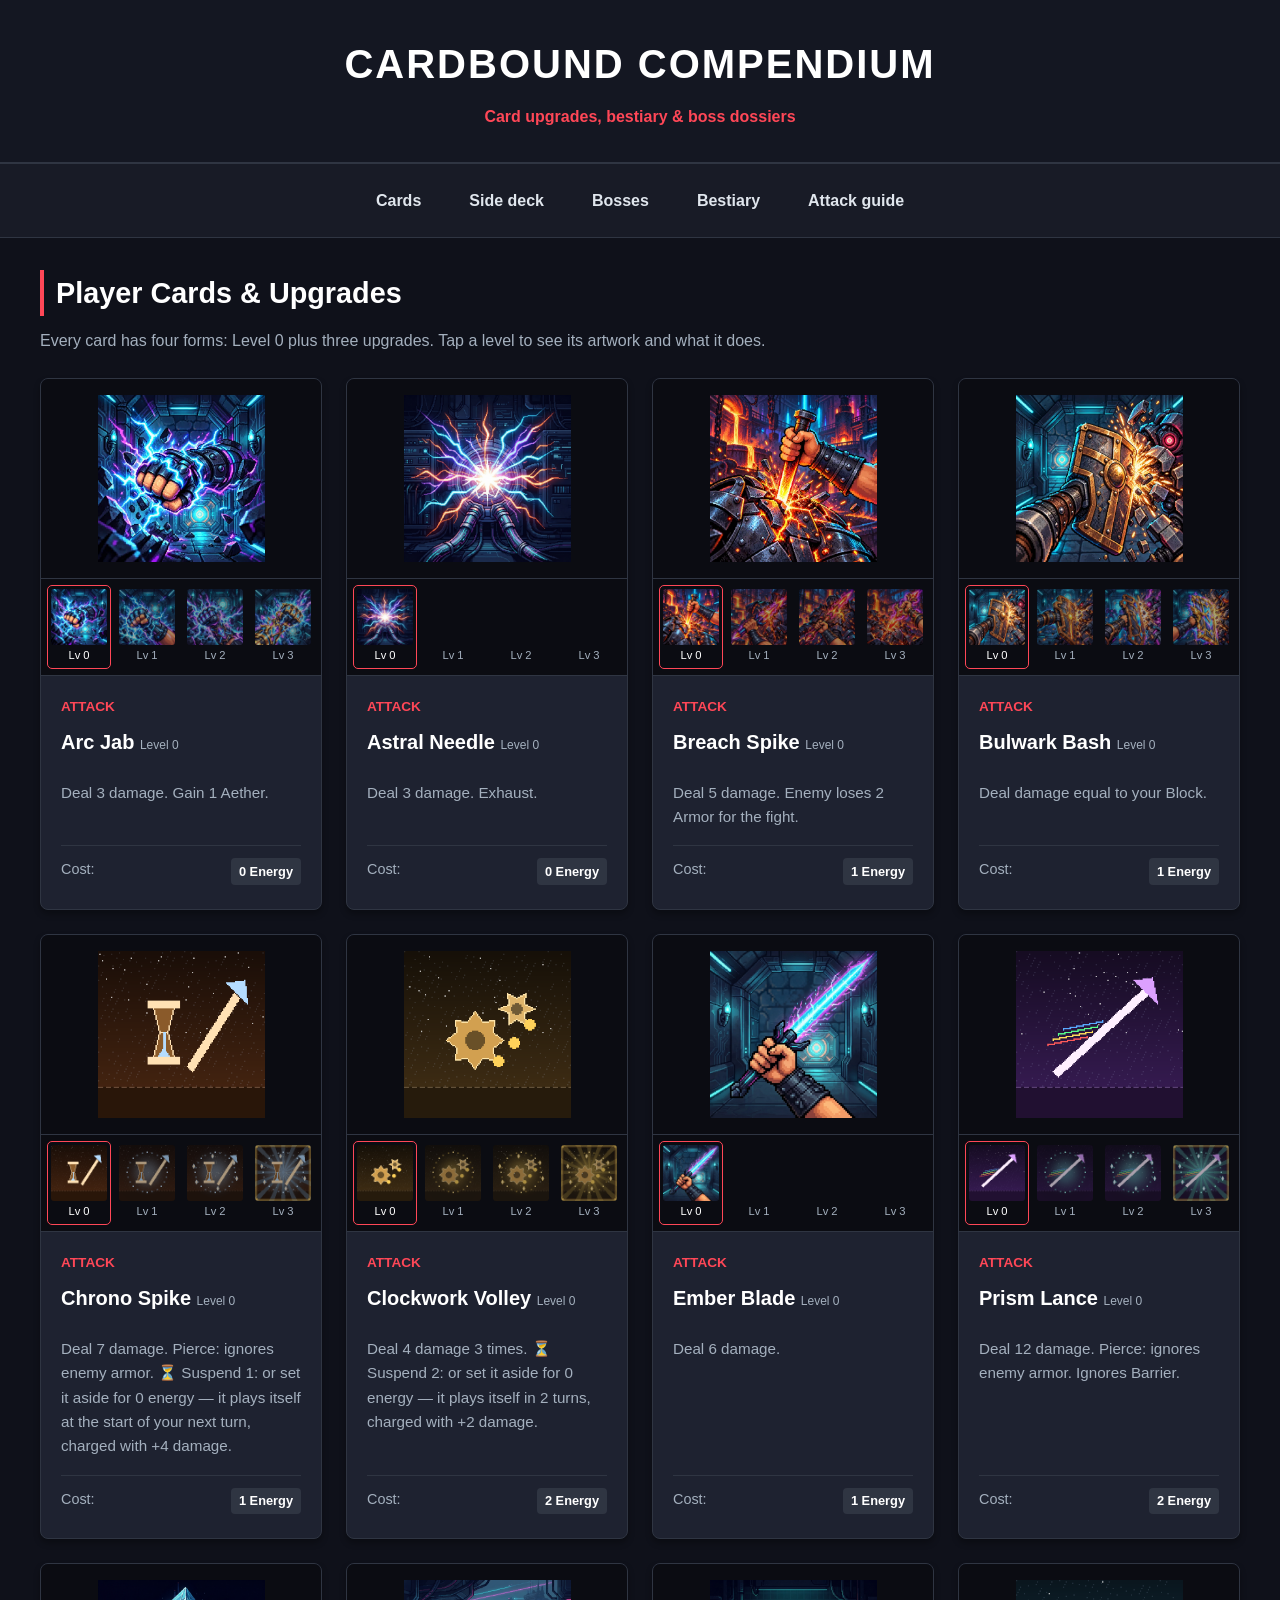
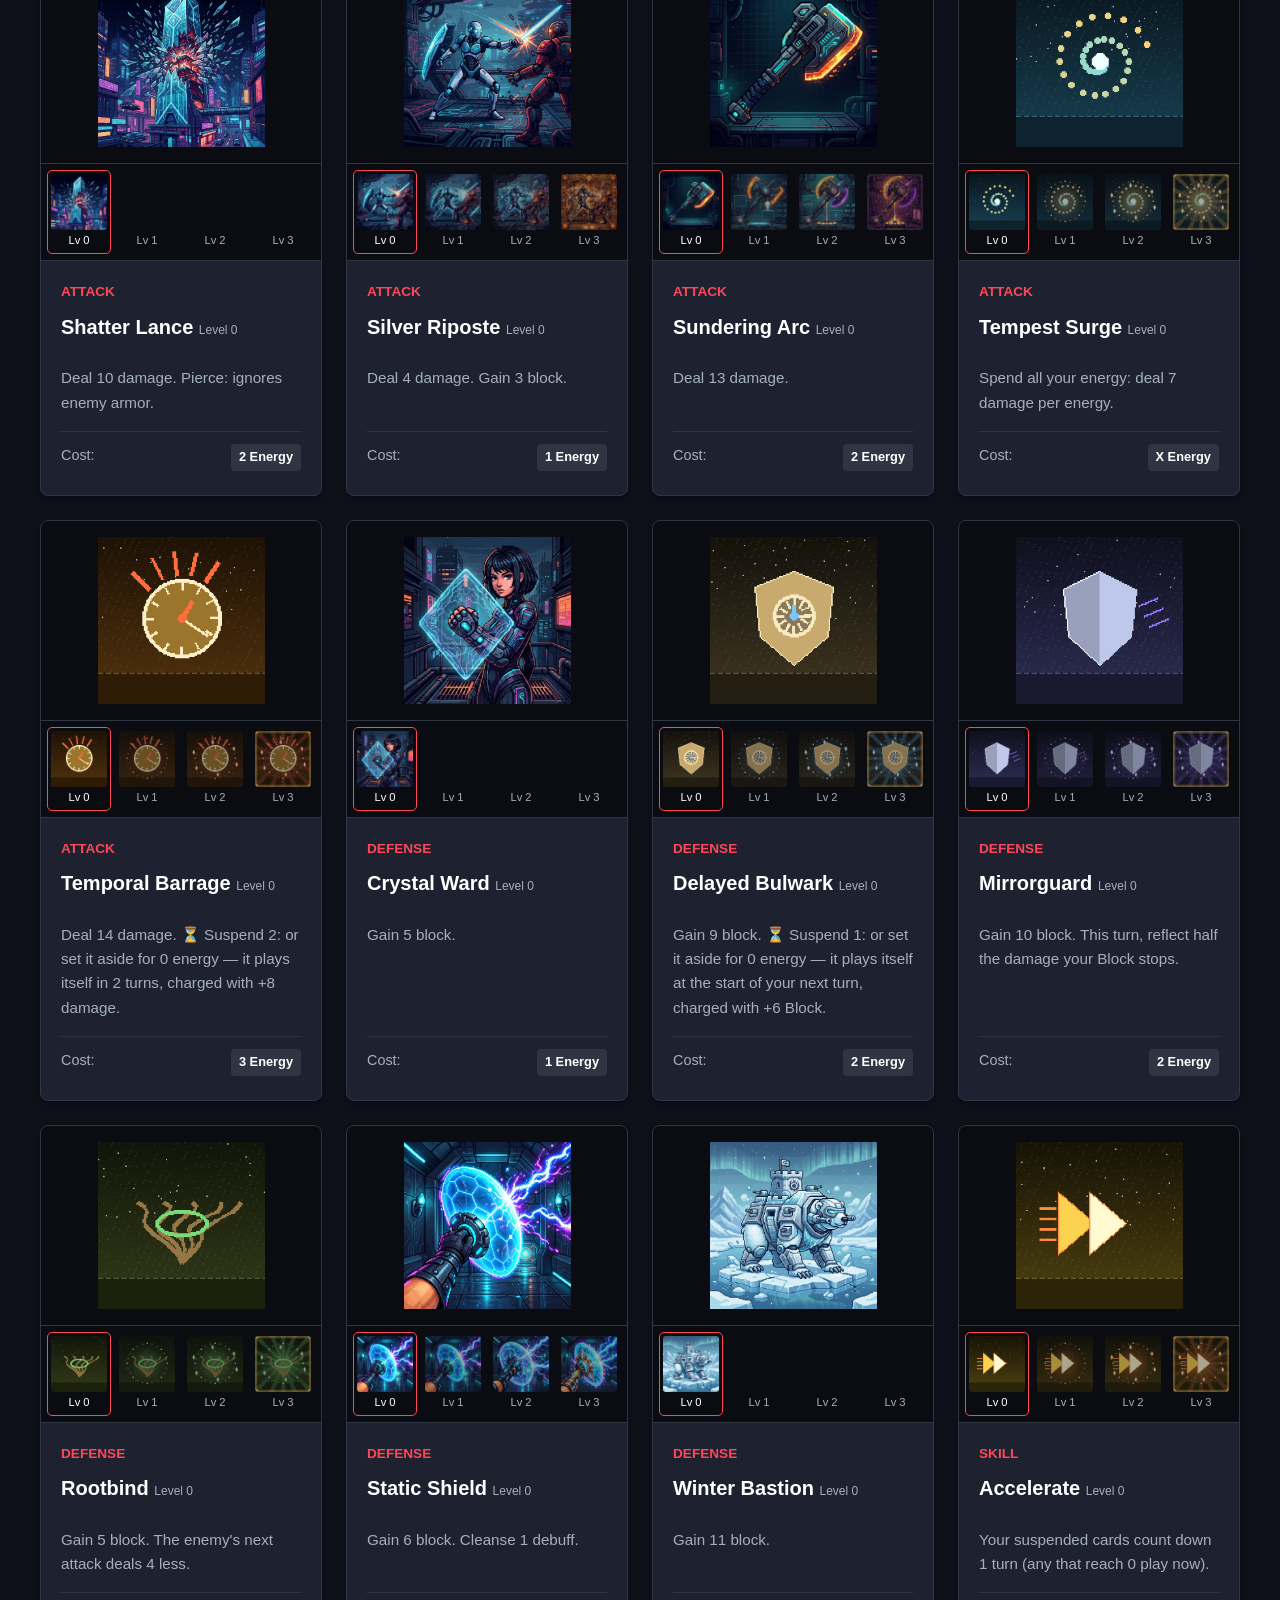
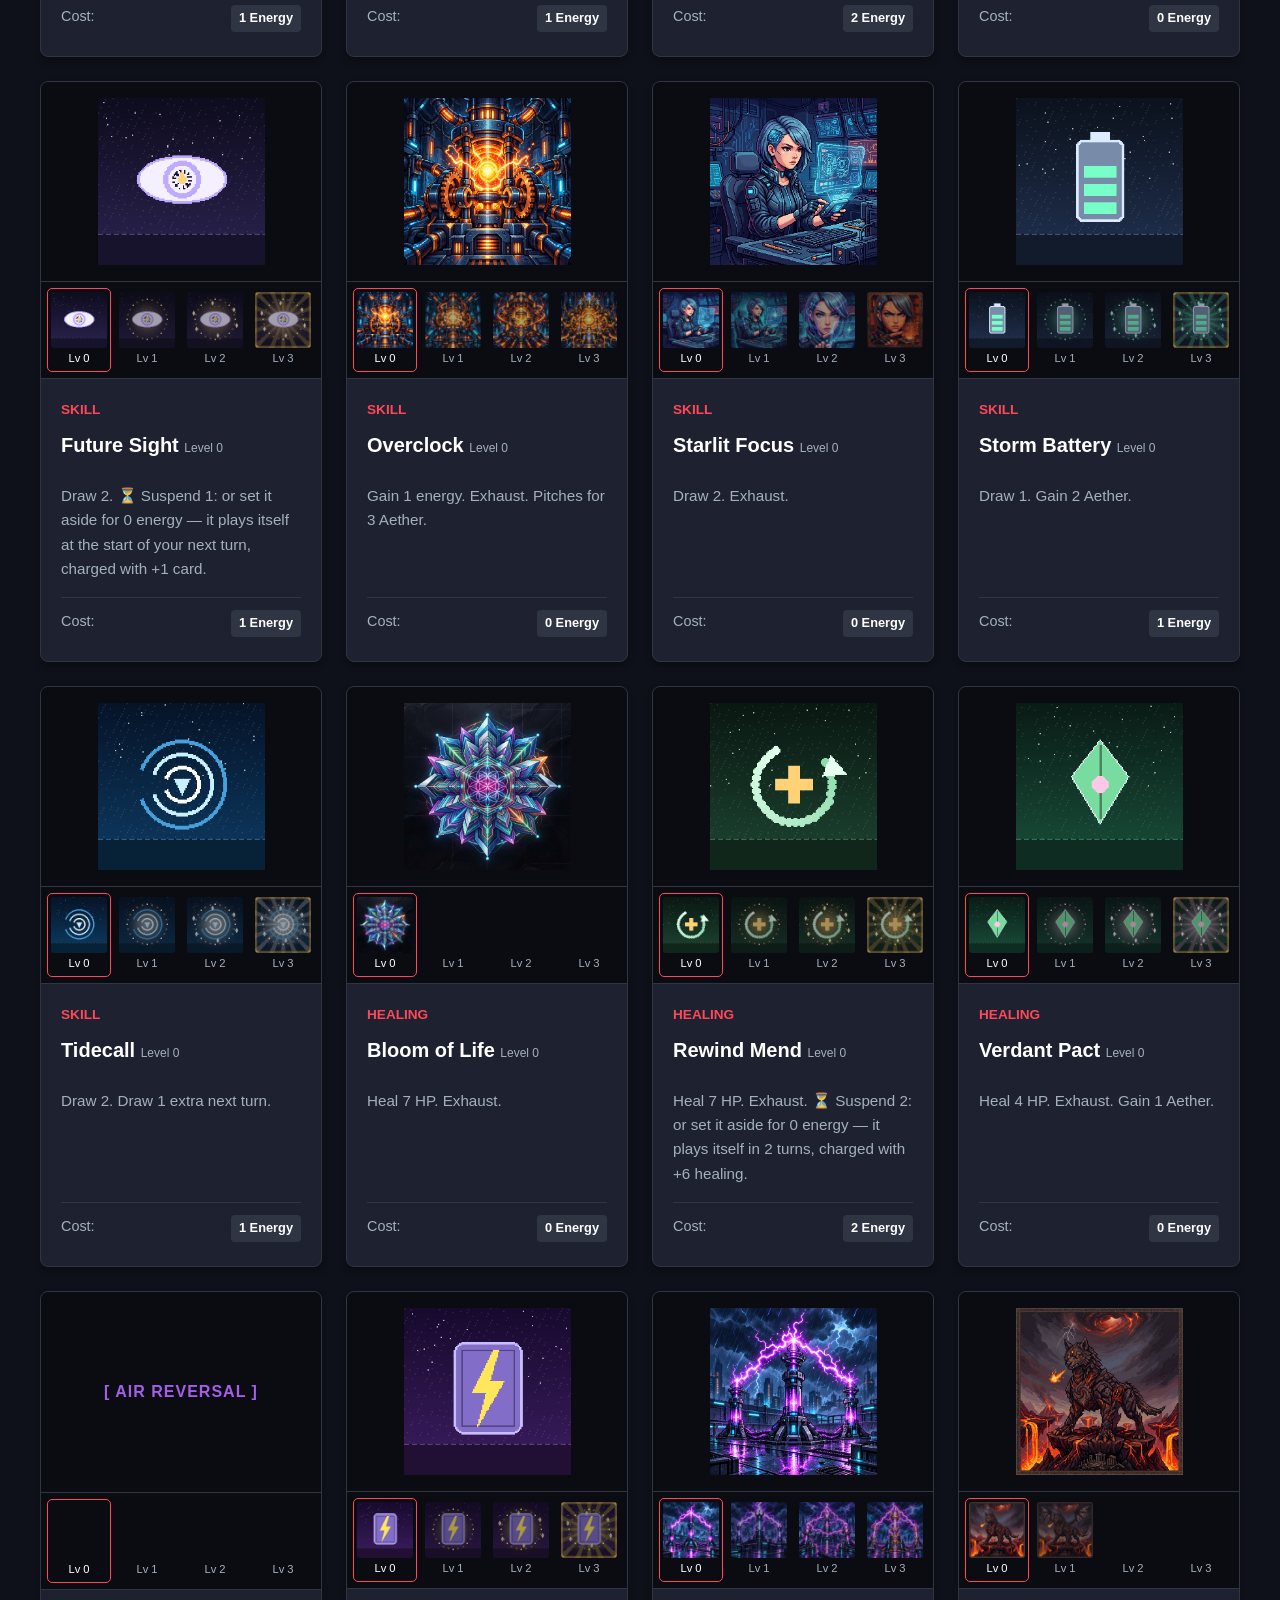
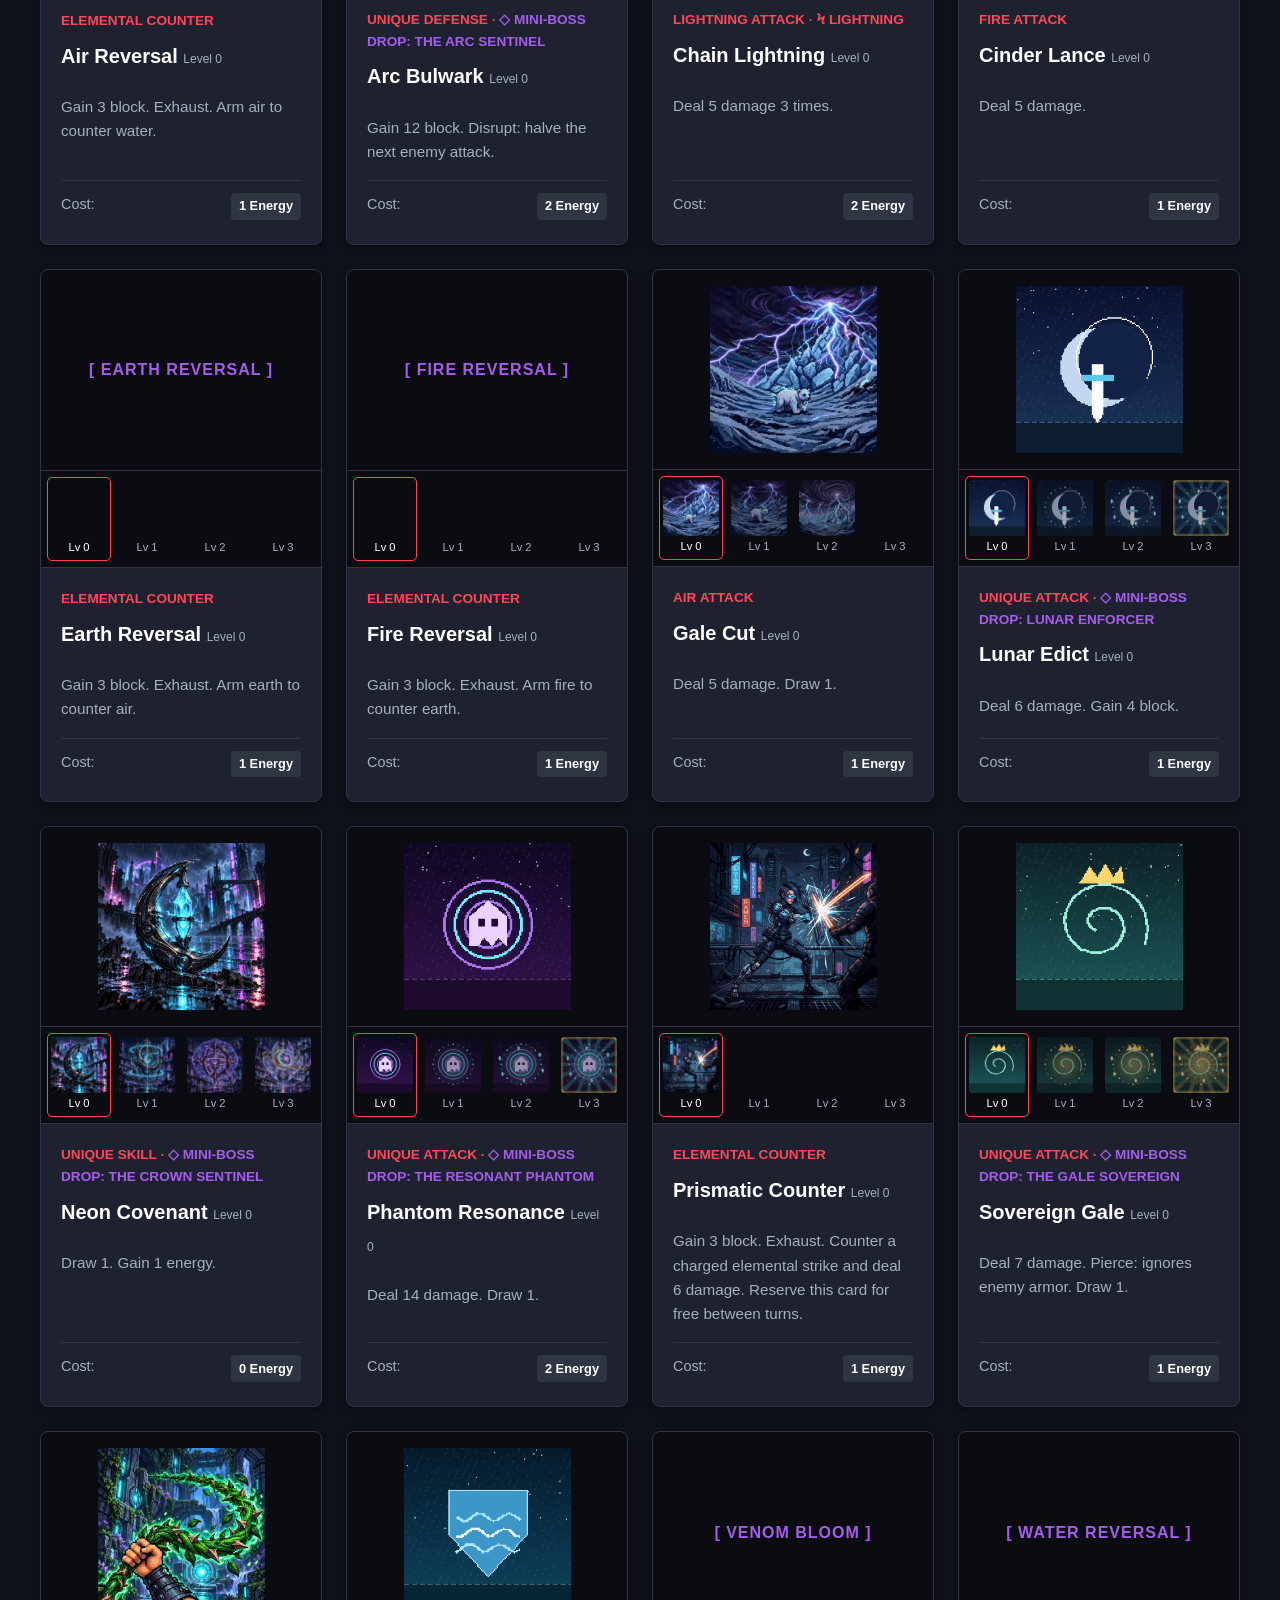
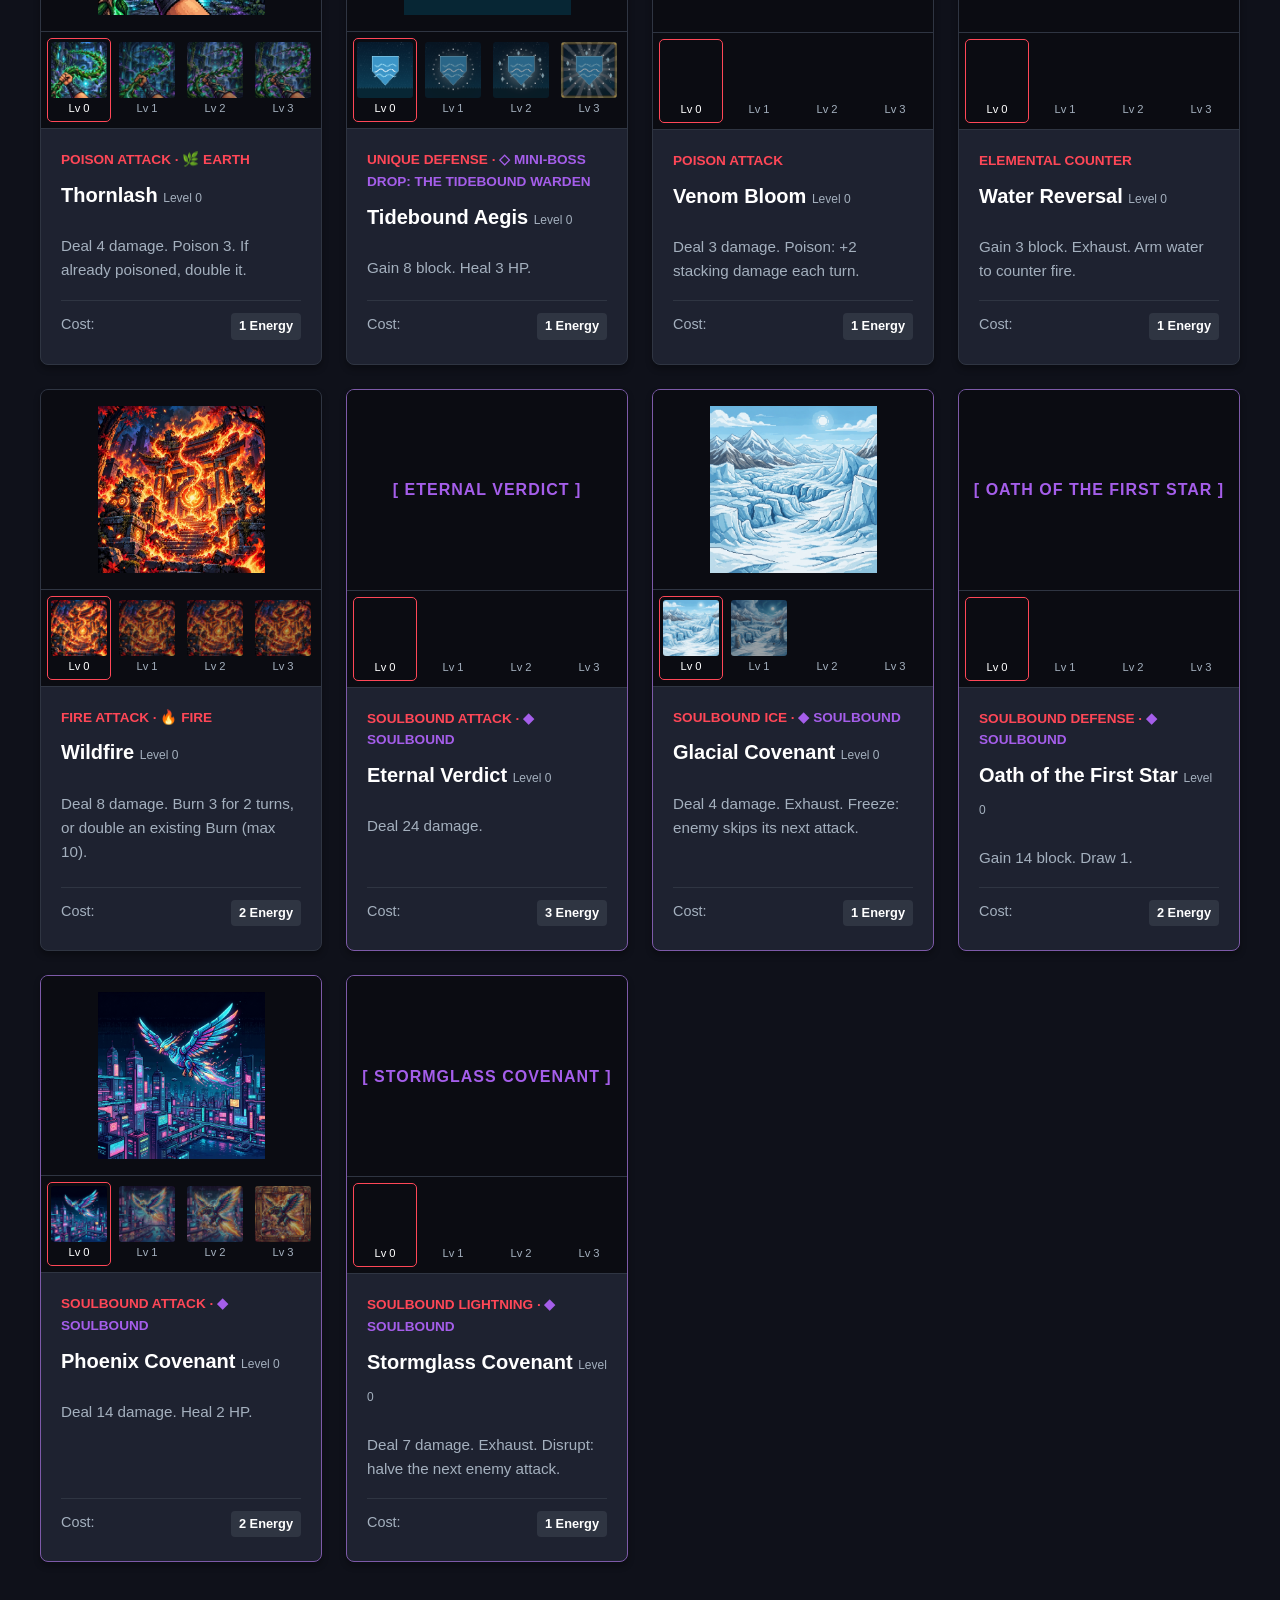
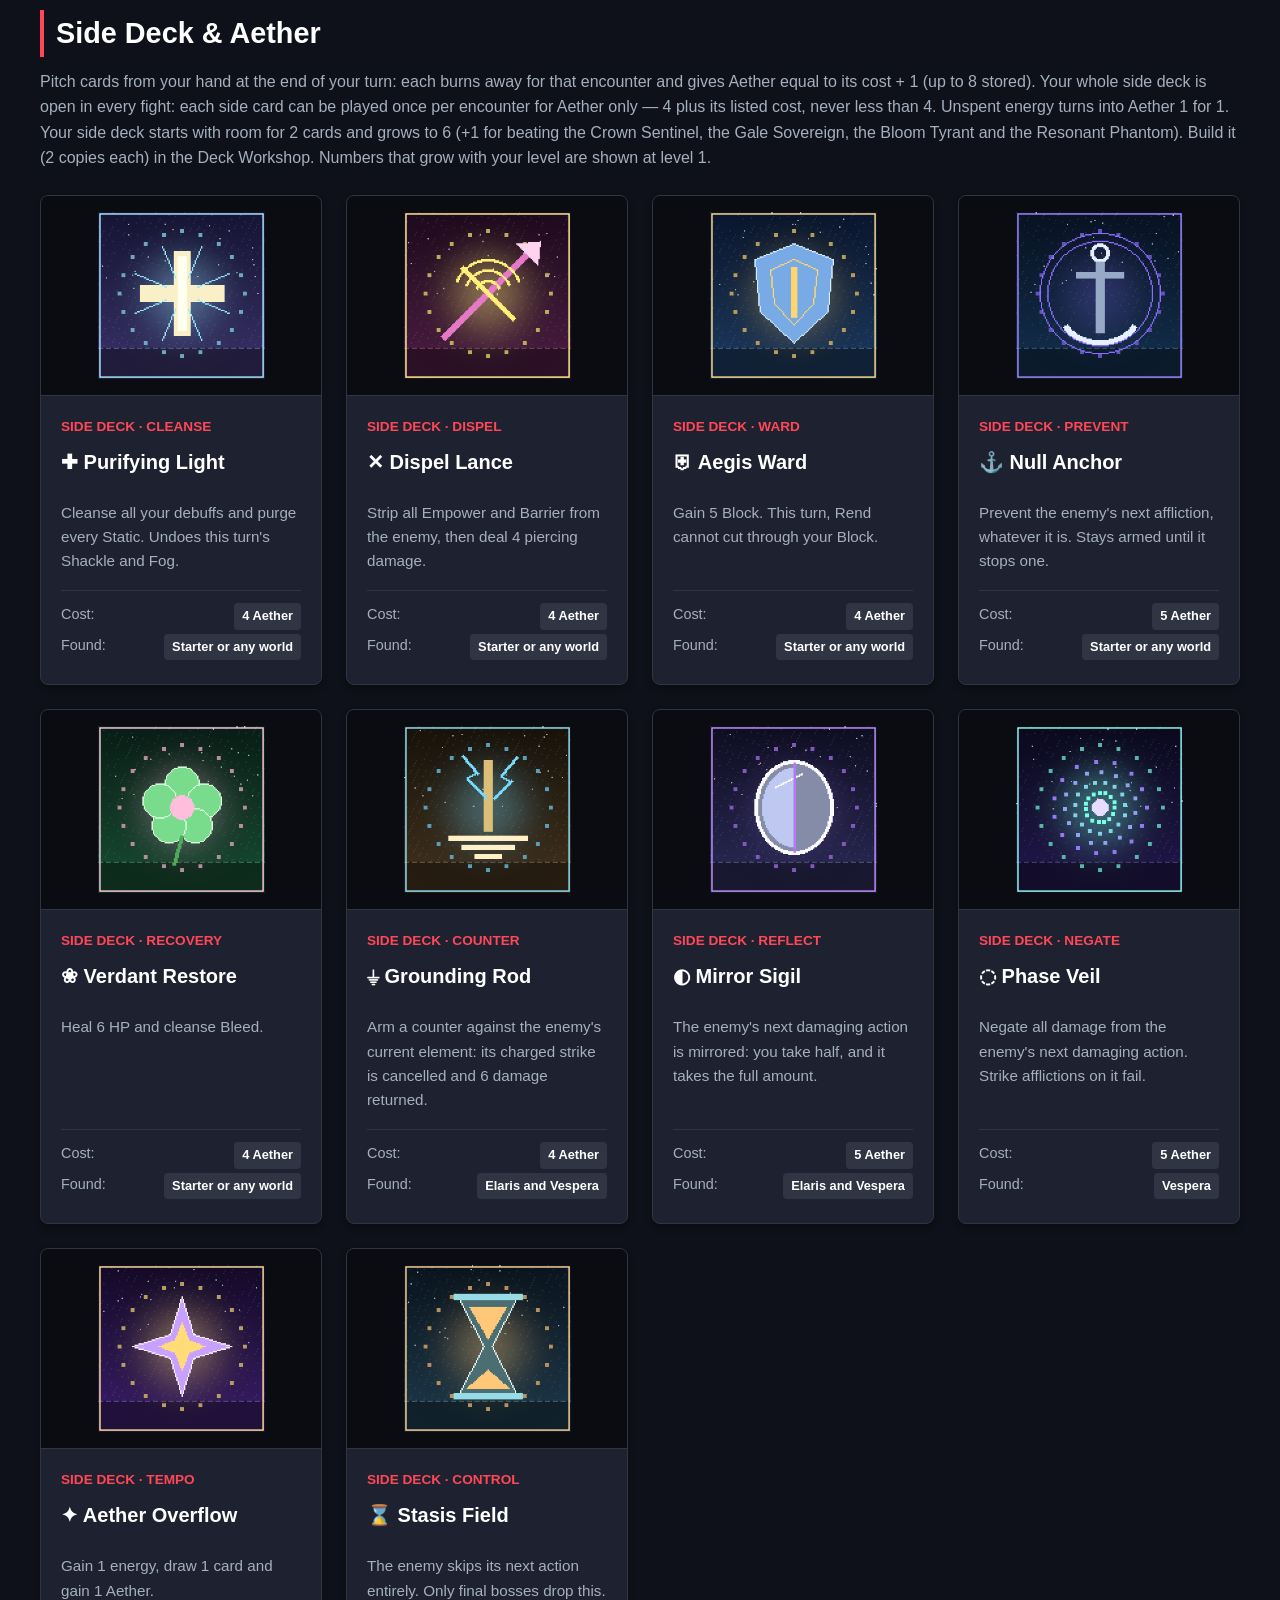
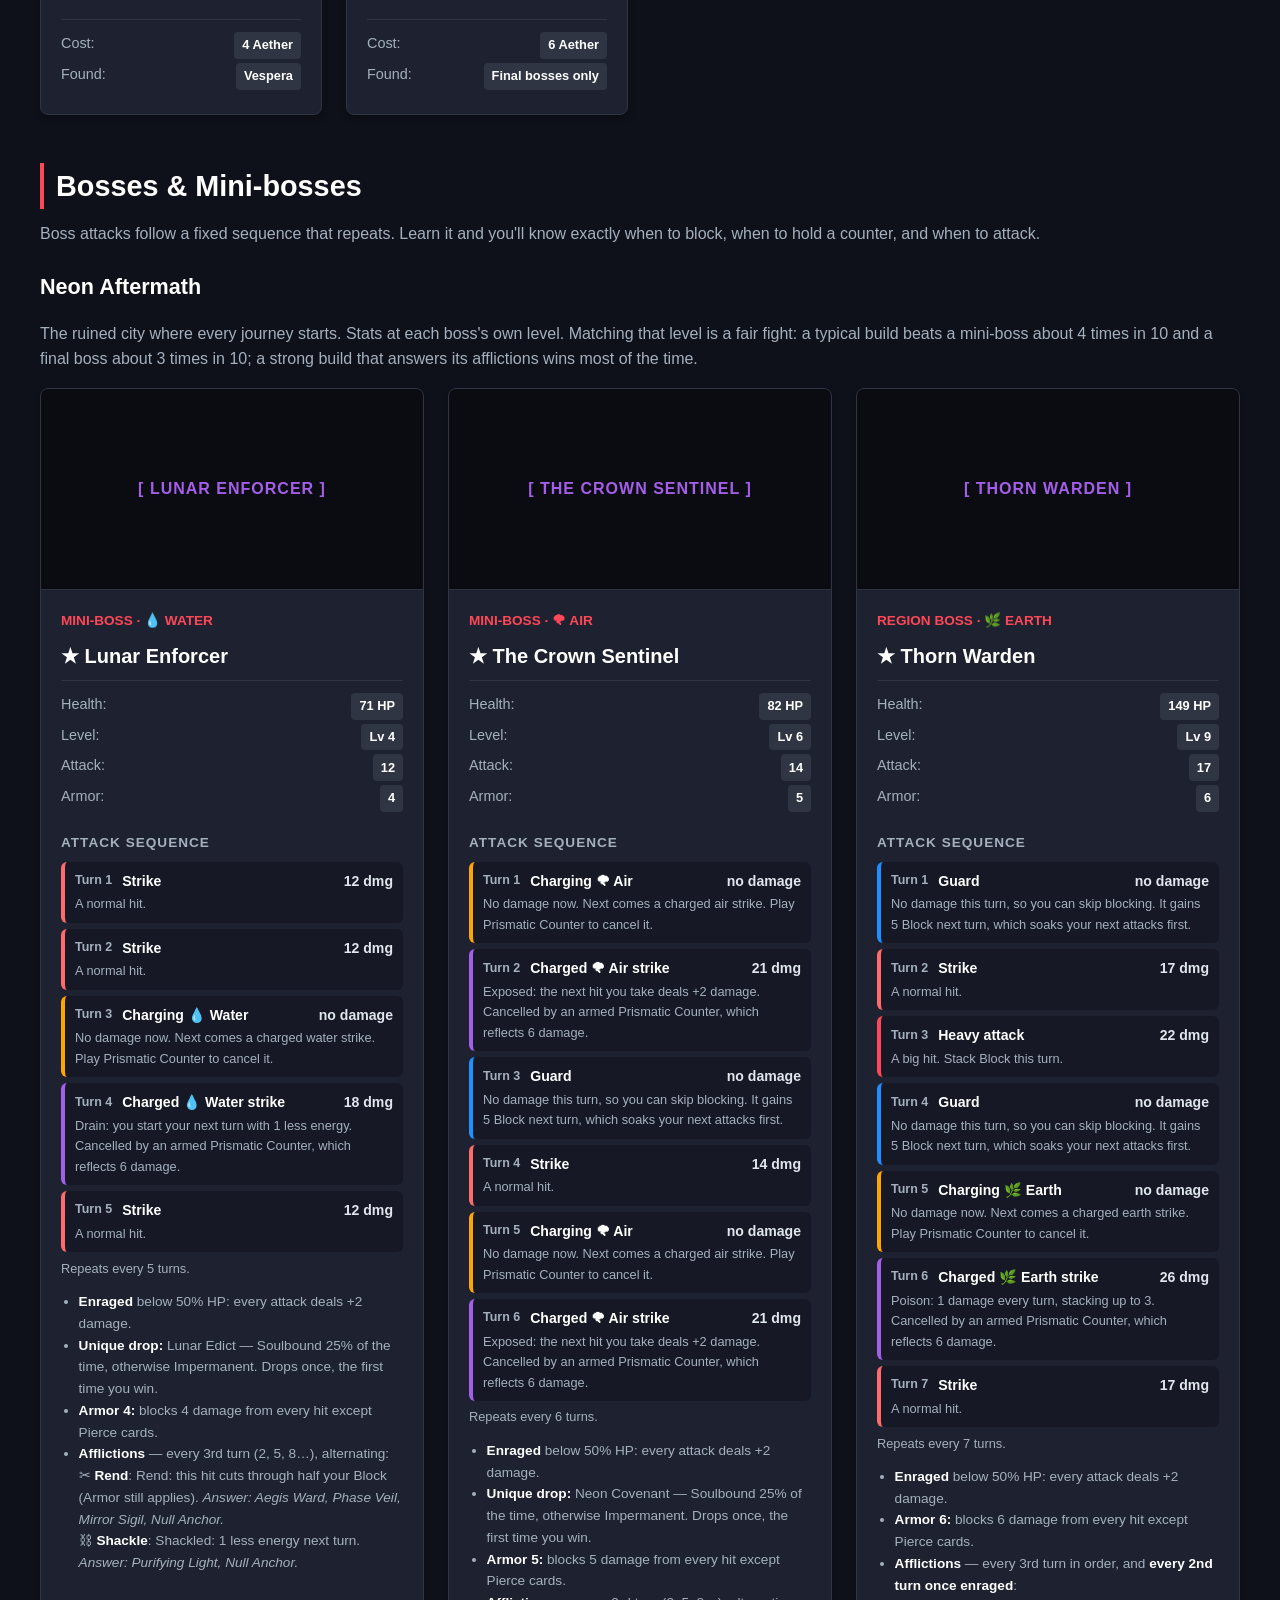
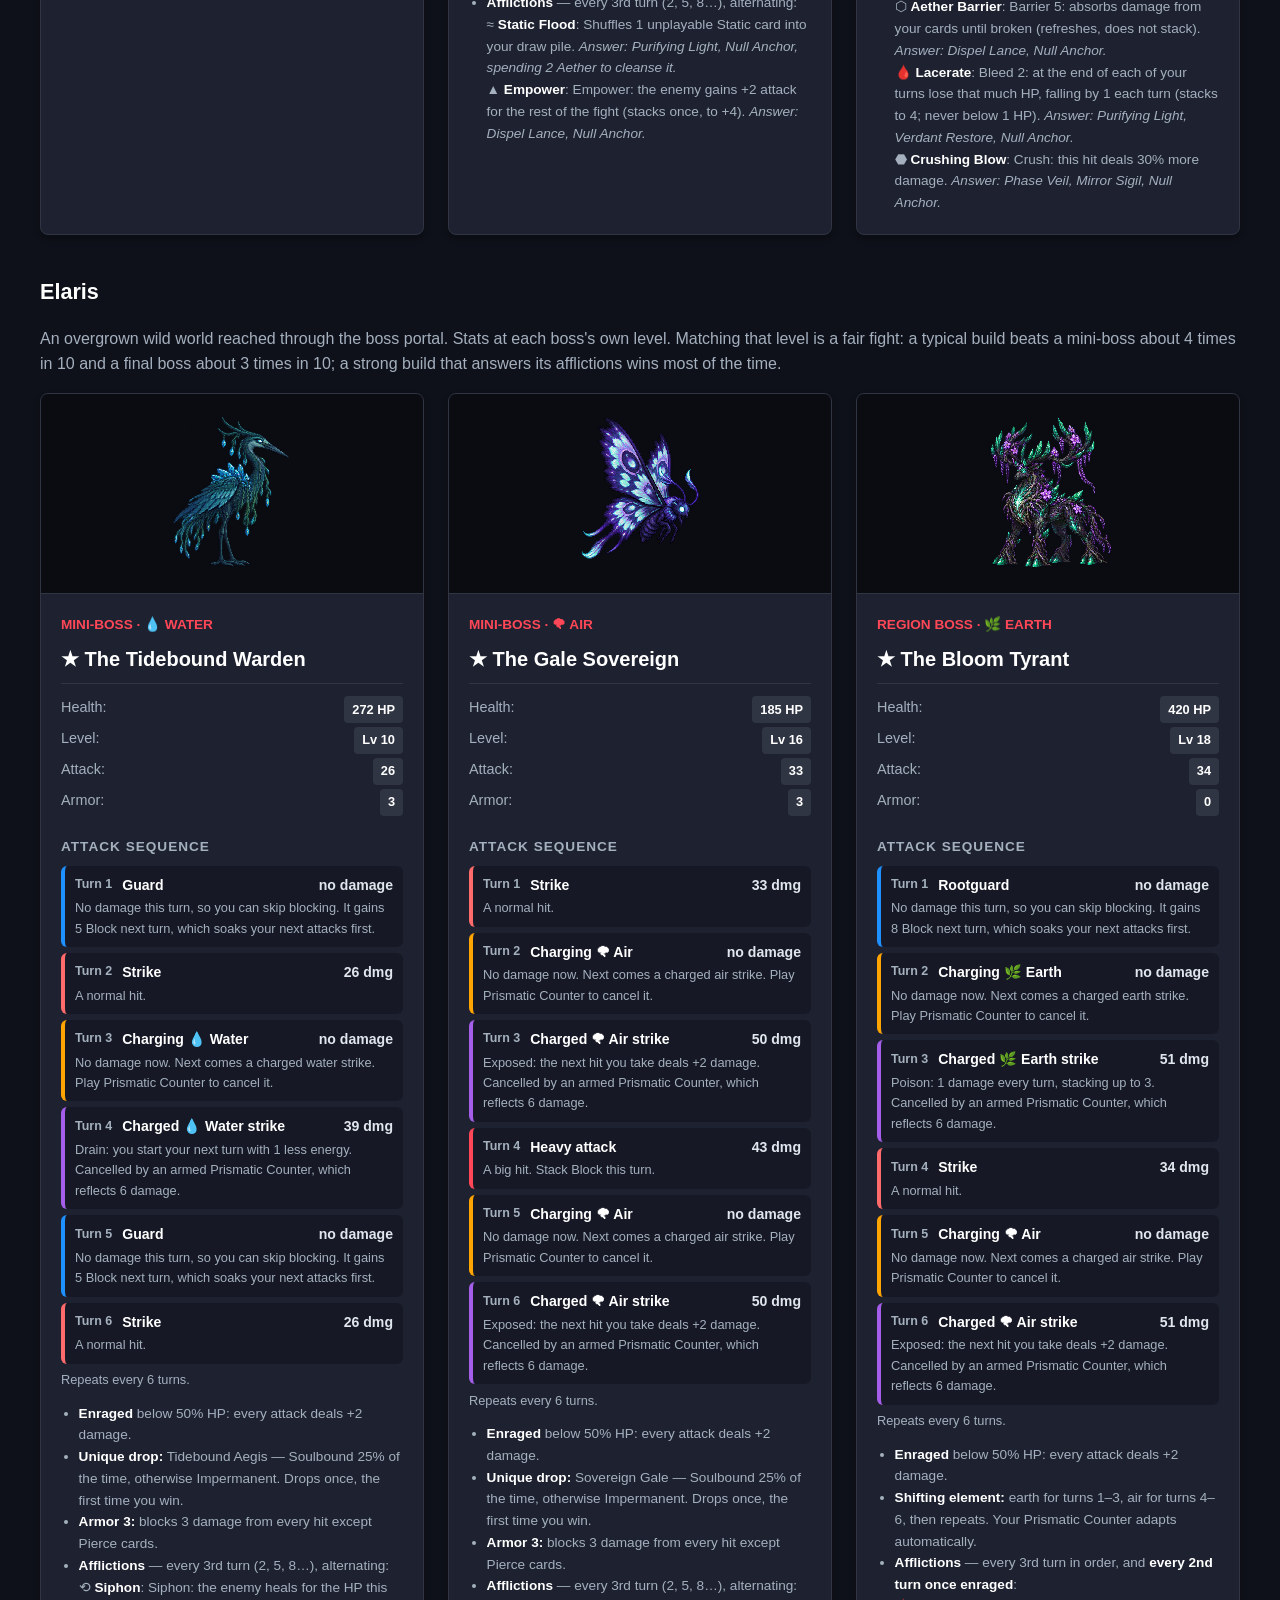
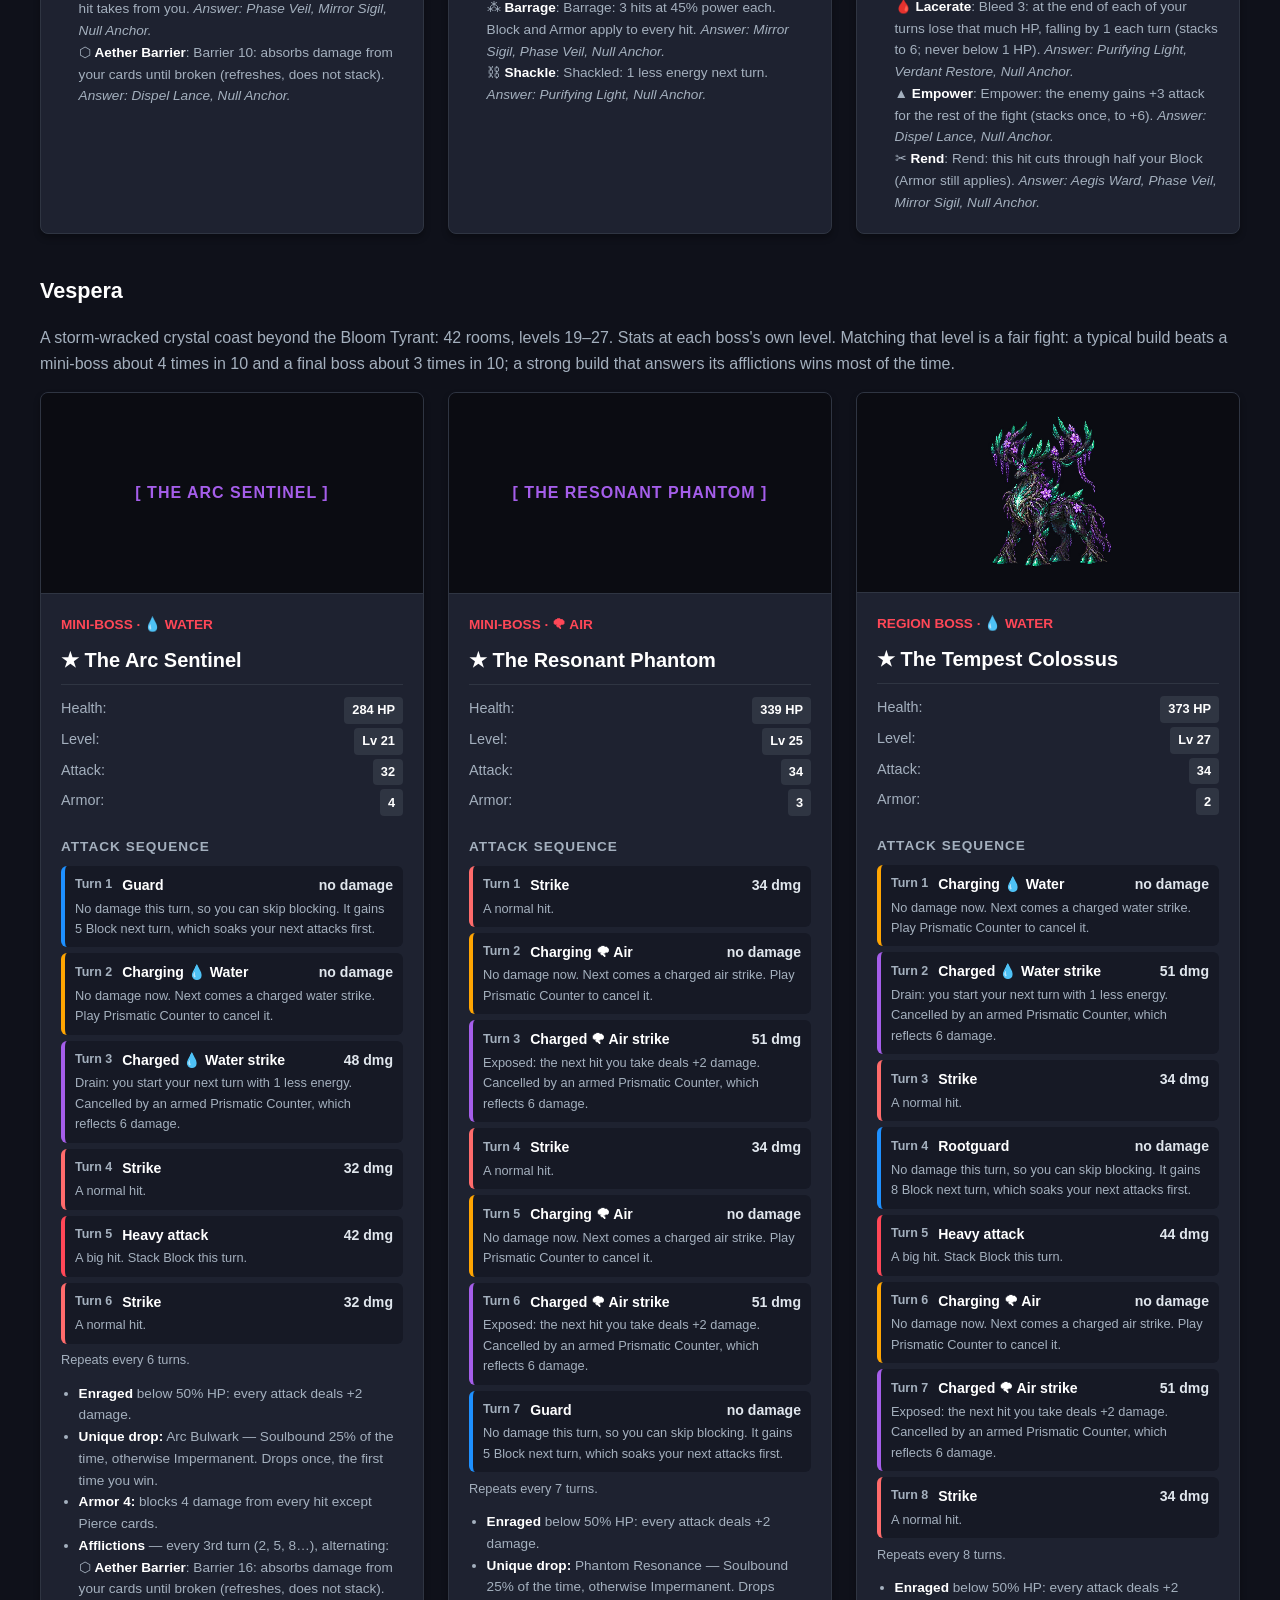
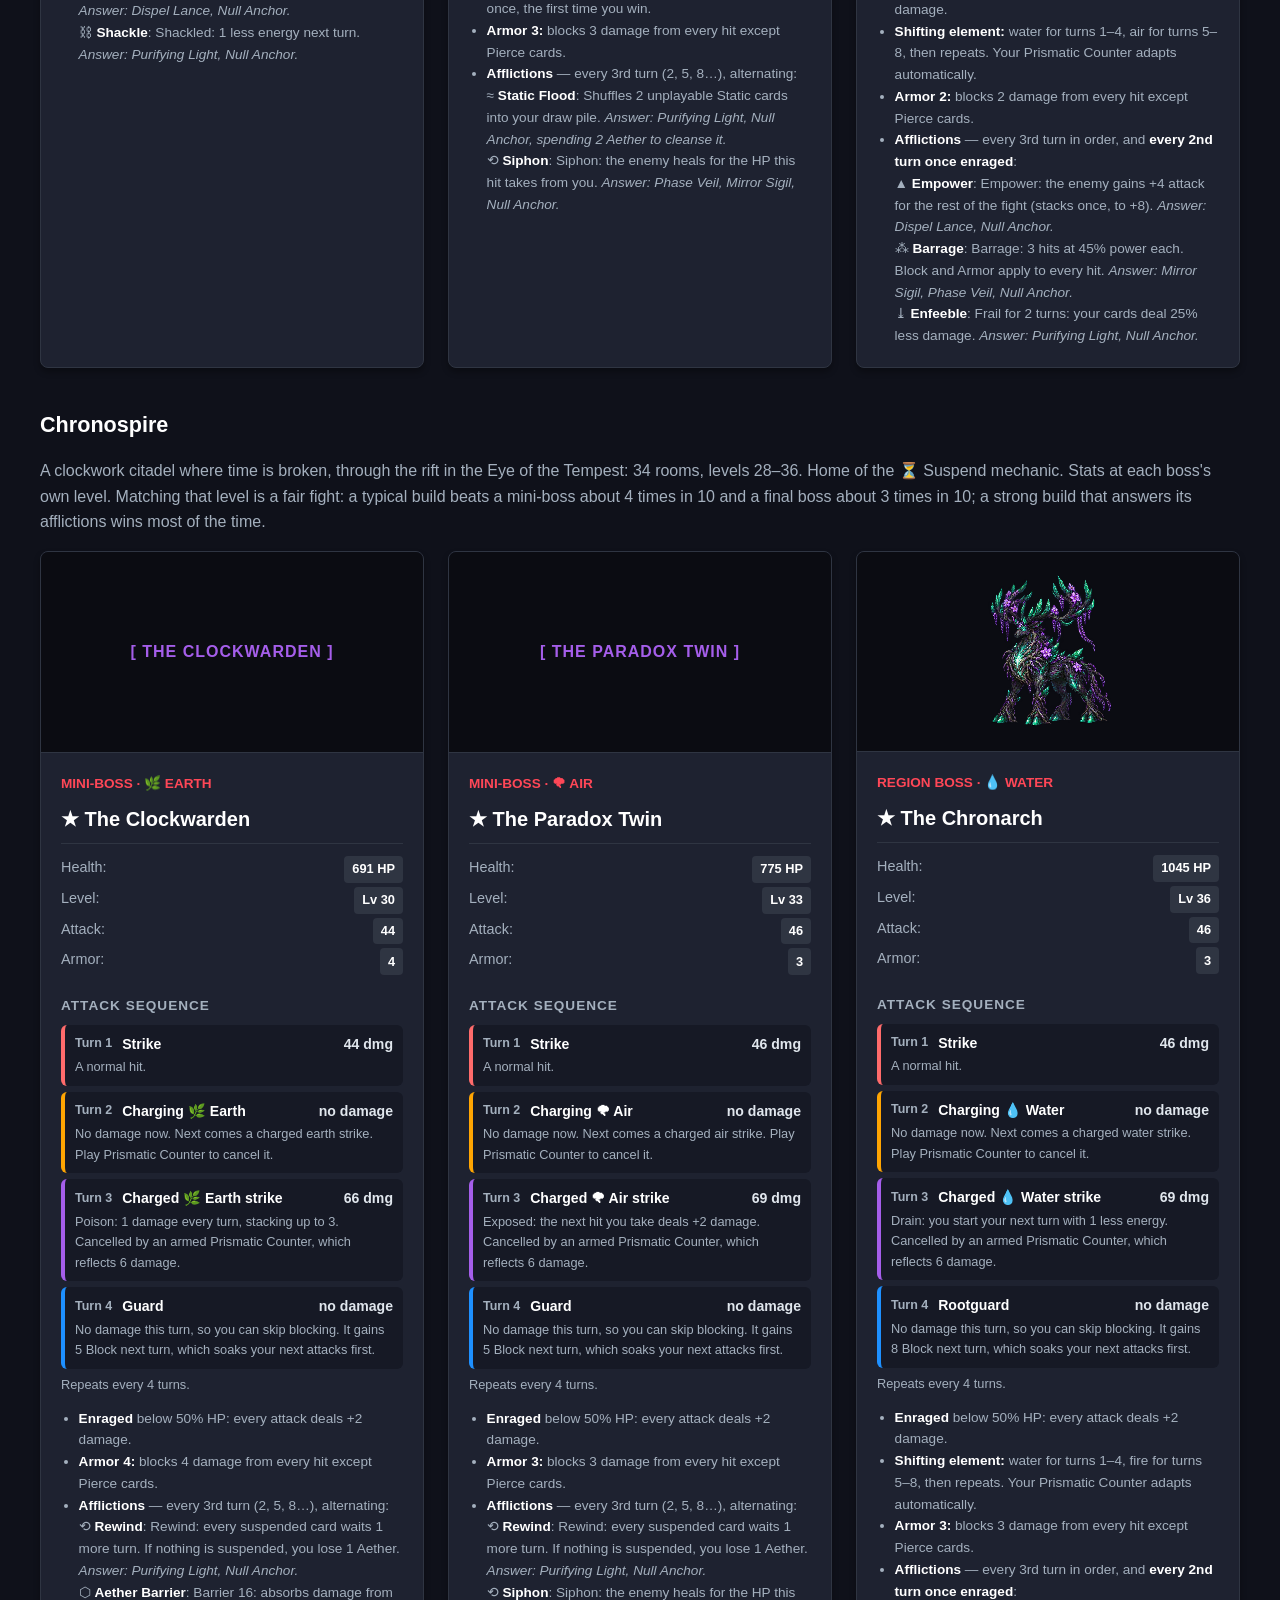
==== compendium.html @ 553d734c "Cardbound Rounds 92-95: wider paths, items beside paths, refreshed card art, CLAUDE.md Squashed from" ====
<!DOCTYPE html>
<html lang="en">
<head>
    <meta charset="UTF-8">
    <meta name="viewport" content="width=device-width, initial-scale=1.0">
    <title>Cardbound — Compendium & Database</title>
    <style>
        :root {
            --bg-color: #0f111a;
            --card-bg: #1e2230;
            --accent-color: #ff4757;
            --accent-blue: #2ed573;
            --accent-purple: #a55eea;
            --text-main: #e0e6ed;
            --text-dim: #a4b0be;
            --border-color: #2f3542;
        }

        body {
            font-family: 'Segoe UI', Tahoma, Geneva, Verdana, sans-serif;
            background-color: var(--bg-color);
            color: var(--text-main);
            margin: 0;
            padding: 0;
            line-height: 1.6;
        }

        header {
            background-color: #141722;
            padding: 2rem;
            text-align: center;
            border-bottom: 2px solid var(--border-color);
        }

        h1 {
            margin: 0;
            color: #ffffff;
            font-size: 2.5rem;
            text-transform: uppercase;
            letter-spacing: 2px;
        }

        .subtitle {
            color: var(--accent-color);
            margin-top: 0.5rem;
            font-weight: 600;
        }

        nav {
            display: flex;
            justify-content: center;
            gap: 1rem;
            background: #181b26;
            padding: 1rem;
            position: sticky;
            top: 0;
            z-index: 100;
            border-bottom: 1px solid var(--border-color);
        }

        nav a {
            color: var(--text-main);
            text-decoration: none;
            padding: 0.5rem 1rem;
            border-radius: 4px;
            font-weight: bold;
            transition: background 0.2s, color 0.2s;
        }

        nav a:hover {
            background: var(--accent-color);
            color: #fff;
        }

        .container {
            max-width: 1200px;
            margin: 2rem auto;
            padding: 0 1rem;
        }

        section {
            margin-bottom: 3rem;
        }

        h2 {
            border-left: 4px solid var(--accent-color);
            padding-left: 0.75rem;
            font-size: 1.8rem;
            margin-bottom: 1.5rem;
            color: #ffffff;
        }

        .grid {
            display: grid;
            grid-template-columns: repeat(auto-fill, minmax(280px, 1fr));
            gap: 1.5rem;
        }

        .card {
            background-color: var(--card-bg);
            border: 1px solid var(--border-color);
            border-radius: 8px;
            overflow: hidden;
            box-shadow: 0 4px 6px rgba(0, 0, 0, 0.3);
            display: flex;
            flex-direction: column;
            transition: transform 0.2s;
        }

        .card:hover {
            transform: translateY(-5px);
        }

        .card-img {
            width: 100%;
            height: 200px;
            object-fit: contain;
            background-color: #0b0c12;
            padding: 1rem;
            box-sizing: border-box;
            border-bottom: 1px solid var(--border-color);
        }

        .card-content {
            padding: 1.25rem;
            flex-grow: 1;
            display: flex;
            flex-direction: column;
        }

        .card-title {
            margin: 0 0 0.5rem 0;
            font-size: 1.25rem;
            color: #ffffff;
        }

        .card-type {
            font-size: 0.85rem;
            color: var(--accent-color);
            text-transform: uppercase;
            font-weight: bold;
            margin-bottom: 0.5rem;
        }

        .card-desc {
            font-size: 0.95rem;
            color: var(--text-dim);
            margin-bottom: 1rem;
            flex-grow: 1;
        }

        .stats-list {
            list-style: none;
            padding: 0;
            margin: 0;
            font-size: 0.9rem;
            border-top: 1px solid var(--border-color);
            padding-top: 0.75rem;
        }

        .stats-list li {
            display: flex;
            justify-content: space-between;
            margin-bottom: 0.25rem;
        }

        .stats-list span {
            color: var(--text-dim);
        }

        .badge {
            background-color: #2f3542;
            color: #fff;
            padding: 0.2rem 0.5rem;
            border-radius: 4px;
            font-size: 0.8rem;
        }

        .fallback-graphic {
            height: 200px;
            background: #0b0c12;
            display: flex;
            align-items: center;
            justify-content: center;
            color: var(--accent-purple);
            font-weight: bold;
            border-bottom: 1px solid var(--border-color);
            text-transform: uppercase;
            letter-spacing: 1px;
        }

        footer {
            text-align: center;
            padding: 2rem;
            background: #141722;
            border-top: 1px solid var(--border-color);
            color: var(--text-dim);
            font-size: 0.9rem;
        }

        .lead, .dim { color: var(--text-dim); }
        .lead { margin-top: -0.75rem; margin-bottom: 1.5rem; }
        .game-card.soul { border-color: #7d5aa8; }
        .soul-tag { color: var(--accent-purple); }
        .level-strip { display: grid; grid-template-columns: repeat(4, 1fr); gap: 4px; padding: 6px; background: #0b0c12; border-bottom: 1px solid var(--border-color); }
        .lvl { all: unset; cursor: pointer; display: flex; flex-direction: column; align-items: center; gap: 2px; padding: 3px; border: 1px solid transparent; border-radius: 5px; font-size: 0.7rem; color: var(--text-dim); }
        .lvl img { width: 100%; aspect-ratio: 1; object-fit: cover; border-radius: 3px; opacity: .65; }
        .lvl.on, .lvl:hover { border-color: var(--accent-color); color: #fff; }
        .lvl.on img, .lvl:hover img { opacity: 1; }
        .lvl:focus-visible { outline: 2px solid var(--accent-color); }
        .lvl-label { font-size: 0.75rem; color: var(--text-dim); font-weight: normal; }
        .region { margin-bottom: 2.5rem; }
        .region-title { font-size: 1.35rem; margin: 0 0 0.25rem; color: #fff; }
        .empty { padding: 1rem; border: 1px dashed var(--border-color); border-radius: 8px; color: var(--text-dim); }
        .dossier-grid { display: grid; grid-template-columns: repeat(auto-fill, minmax(340px, 1fr)); gap: 1.5rem; margin-top: 1rem; }
        .sprite-box { display: grid; place-items: center; }
        .sprite-box svg { width: 160px; height: 160px; }
        .sheet { height: 100%; aspect-ratio: 3 / 4; background-size: 400% 100%; background-position: 0 0; background-repeat: no-repeat; image-rendering: pixelated; }
        .pattern-title { margin: 1rem 0 0.5rem; font-size: 0.85rem; text-transform: uppercase; letter-spacing: 1px; color: var(--text-dim); }
        .pattern { list-style: none; padding: 0; margin: 0; display: grid; gap: 6px; }
        .step { display: grid; grid-template-columns: auto 1fr auto; gap: 2px 10px; padding: 8px 10px; border-radius: 6px; background: #161925; border-left: 4px solid #57606f; font-size: 0.88rem; }
        .step b { color: var(--text-dim); font-weight: 600; font-size: 0.78rem; align-self: center; }
        .step-name { color: #fff; font-weight: 600; }
        .step-dmg { font-weight: 700; white-space: nowrap; }
        .step-tip { grid-column: 1 / -1; color: var(--text-dim); font-size: 0.8rem; }
        .k-attack { border-left-color: #ff6b6b; } .k-heavy { border-left-color: #ff4757; } .k-guard { border-left-color: #1e90ff; }
        .k-charge { border-left-color: #ffa502; } .k-elemental { border-left-color: #a55eea; }
        .cycle-note { font-size: 0.8rem; color: var(--text-dim); margin: 0.4rem 0 0; }
        .mini-pattern { display: flex; flex-wrap: wrap; align-items: center; gap: 4px; margin: 0; font-size: 0.78rem; }
        .mini-pattern i { color: var(--text-dim); font-style: normal; }
        .chip { padding: 2px 7px; border-radius: 10px; background: #161925; border-left: 3px solid #57606f; text-transform: capitalize; }
        .notes { margin: 0.75rem 0 0; padding-left: 1.1rem; font-size: 0.85rem; color: var(--text-dim); }
        .notes b { color: #fff; }
        .mech-grid { display: grid; grid-template-columns: repeat(auto-fill, minmax(240px, 1fr)); gap: 1rem; }
        .mech { background: var(--card-bg); border: 1px solid var(--border-color); border-radius: 8px; padding: 1rem; }
        .mech p { margin: 0.35rem 0 0; color: var(--text-dim); font-size: 0.9rem; }
        @media (max-width: 600px) { h1 { font-size: 1.6rem; } nav { gap: 0; flex-wrap: wrap; } nav a { padding: 0.4rem 0.6rem; } .dossier-grid { grid-template-columns: 1fr; } }
    </style>

    <!-- Load Local Game Scripts -->
    <!-- Round 37: corrected to the real file layout. There's no standalone
         game.js -- the game's main logic lives inline inside index.html
         itself, which this page can't reach into (that's the whole reason
         cards.js was split out: to share just the data, not the logic).
         cards.js is only a fallback now: the full card and enemy data is
         read from the running game (see loadGameData below), because
         expansion.js / encounter-depth.js depend on the game's own globals
         and crashed here, silently dropping 10 of the 23 cards. -->
    <script src="assets/cards.js?v=round94" onerror="console.warn('assets/cards.js not found')"></script>
</head>
<body>

    <header>
        <h1>Cardbound Compendium</h1>
        <div class="subtitle">Card upgrades, bestiary &amp; boss dossiers</div>
    </header>

    <nav>
        <a href="#cards">Cards</a>
        <a href="#side">Side deck</a>
        <a href="#bosses">Bosses</a>
        <a href="#monsters">Bestiary</a>
        <a href="#mechanics">Attack guide</a>
    </nav>

    <div class="container">

        <section id="cards">
            <h2>Player Cards &amp; Upgrades</h2>
            <p class="lead">Every card has four forms: Level 0 plus three upgrades. Tap a level to see its artwork and what it does.</p>
            <div class="grid" id="card-grid"></div>
        </section>

        <section id="side">
            <h2>Side Deck &amp; Aether</h2>
            <p class="lead" id="side-lead">Pitch cards at the end of your turn for Aether, then spend it to play utility counters straight from your side deck (4 Aether minimum).</p>
            <div class="grid" id="side-grid"></div>
        </section>

        <section id="bosses">
            <h2>Bosses &amp; Mini-bosses</h2>
            <p class="lead">Boss attacks follow a fixed sequence that repeats. Learn it and you'll know exactly when to block, when to hold a counter, and when to attack.</p>
            <div id="boss-list"></div>
        </section>

        <section id="monsters">
            <h2>Bestiary</h2>
            <div id="monster-list"></div>
        </section>

        <section id="mechanics">
            <h2>Attack guide</h2>
            <div class="mech-grid" id="mechanics-list"></div>
        </section>

    </div>

    <footer>
        <p>Cardbound Compendium &mdash; card and enemy data is read live from the game.</p>
    </footer>

    <script>
        // ---------------------------------------------------------------
        // Data source. The game's full card and enemy data only exists once
        // index.html has run all of its scripts (expansion cards, Elaris
        // wildlife, the Bloom Tyrant, boss attack patterns), so the page is
        // loaded invisibly and its live values are read directly. It never
        // starts a journey, so it never writes a save.
        // ---------------------------------------------------------------
        function loadGameData() {
            return new Promise(resolve => {
                const frame = document.createElement('iframe');
                frame.src = 'index.html?v=round94';
                frame.setAttribute('aria-hidden', 'true');
                frame.tabIndex = -1;
                frame.style.cssText = 'position:absolute;width:1px;height:1px;border:0;opacity:0;pointer-events:none;left:-9999px';
                const done = data => { clearTimeout(timer); resolve(data); };
                const timer = setTimeout(() => done(null), 10000);
                frame.onload = () => {
                    try {
                        const get = name => frame.contentWindow.eval(name);
                        done({
                            defs: get('defs'), rules: get('rules'), stat: get('stat'), cardArtPath: get('cardArtPath'),
                            enemies: get('enemies'), monsterArt: get('monsterArt'),
                            enemyStats: get('typeof enemyStats === "function" ? enemyStats : null'),
                            balanceFor: get('typeof balanceFor === "function" ? balanceFor : null'),
                            bossPatterns: get('typeof BOSS_PATTERNS !== "undefined" ? BOSS_PATTERNS : {}'),
                            counters: get('typeof COUNTERS !== "undefined" ? COUNTERS : {}'),
                            miniBossCards: get('typeof MINI_BOSS_CARDS !== "undefined" ? MINI_BOSS_CARDS : {}'),
                            soulChance: get('typeof MINI_BOSS_SOULBOUND_CHANCE !== "undefined" ? MINI_BOSS_SOULBOUND_CHANCE : 0.25'),
                            afflictions: get('typeof AFFLICTIONS !== "undefined" ? AFFLICTIONS : null'),
                            enemyAfflictions: get('typeof ENEMY_AFFLICTIONS !== "undefined" ? ENEMY_AFFLICTIONS : {}'),
                            afflictionText: get('typeof afflictionText === "function" ? afflictionText : null'),
                            sideCards: get('typeof SIDE_CARDS !== "undefined" ? SIDE_CARDS : null'),
                            sideArtPath: get('typeof sideArtPath === "function" ? sideArtPath : null'),
                            aether: get('typeof AETHER_MAX !== "undefined" ? { max: AETHER_MAX, draw: SIDE_DRAW_COST, hold: SIDE_HAND_MAX, deck: SIDE_DECK_MAX, copies: SIDE_COPIES } : null')
                        });
                    } catch (e) { console.warn('Compendium: could not read game data', e); done(null); }
                };
                document.body.append(frame);
            });
        }

        // Which enemies live where, and at what level. Mirrors the spawn
        // tables and room levels in assets/expansion.js; health and attack
        // come live from the game's own enemyStats(), so they always match
        // what you face in battle.
        const REGIONS = [
            { id: 'city', name: 'Neon Aftermath', blurb: 'The ruined city where every journey starts.', levels: [1, 8], bossLevels: { moonKnight: 4, crownSentinel: 6, thornWarden: 9 },
              regular: ['emberling', 'thornling', 'vineguard', 'burrower', 'shade', 'cryptWisp', 'forgeBeast', 'crownEye'],
              miniBosses: ['moonKnight', 'crownSentinel'], boss: 'thornWarden' },
            { id: 'elaris', name: 'Elaris', blurb: 'An overgrown wild world reached through the boss portal.', levels: [10, 17], bossLevels: { tidewardenElaris: 10, galeSovereign: 16, bloomTyrant: 18 },
              regular: ['cinderFox', 'drownedHeron', 'blightAntler', 'stormMoth'],
              miniBosses: ['tidewardenElaris', 'galeSovereign'], boss: 'bloomTyrant' },
            { id: 'vespera', name: 'Vespera', blurb: 'A storm-wracked crystal coast beyond the Bloom Tyrant: 42 rooms, levels 19–27.', levels: [19, 26], bossLevels: { arcSentinel: 21, resonantPhantom: 25, stormTyrant: 27 },
              regular: ['vespFox', 'vespThorn', 'vespMoth', 'vespHeron', 'vespShade', 'vespStag', 'vespWisp', 'vespMauler'], miniBosses: ['arcSentinel', 'resonantPhantom'], boss: 'stormTyrant' },
            { id: 'chronospire', name: 'Chronospire', blurb: 'A clockwork citadel where time is broken, through the rift in the Eye of the Tempest: 34 rooms, levels 28–36. Home of the ⏳ Suspend mechanic.', levels: [28, 35], bossLevels: { clockwarden: 30, paradoxTwin: 33, chronarch: 36 },
              regular: ['chronoHound', 'chronoMoth', 'chronoSentry', 'chronoWraith', 'chronoHeron', 'chronoStag', 'chronoWisp', 'chronoMauler'], miniBosses: ['clockwarden', 'paradoxTwin'], boss: 'chronarch' }
        ];
        const ELEMENT_EFFECT = {
            fire: 'Burn: 2 damage at the end of each of your next 2 turns.',
            earth: 'Poison: 1 damage every turn, stacking up to 3.',
            water: 'Drain: you start your next turn with 1 less energy.',
            air: 'Exposed: the next hit you take deals +2 damage.'
        };
        const ELEMENT_ICON = { fire: '🔥', earth: '🌿', water: '💧', air: '🌪', lightning: 'ϟ' };
        const cap = s => s ? s[0].toUpperCase() + s.slice(1) : '';
        const esc = s => String(s).replace(/&/g, '&amp;').replace(/"/g, '&quot;').replace(/'/g, '&#39;').replace(/</g, '&lt;');

        function handleImageError(img, altName) {
            const fallback = document.createElement('div');
            fallback.className = 'fallback-graphic';
            fallback.textContent = `[ ${altName} ]`;
            img.replaceWith(fallback);
        }

        // ---------------------------------------------------------------
        // Cards: every card at Level 0-3, with its art and rules per level.
        // ---------------------------------------------------------------
        function renderCards(game) {
            const grid = document.getElementById('card-grid');
            const defs = game ? game.defs : window.defs;
            const rules = game ? game.rules : window.rules;
            const artPath = game ? game.cardArtPath : window.cardArtPath;
            const stat = game ? game.stat : window.stat;
            if (!defs) { grid.innerHTML = '<p class="dim">No card data found.</p>'; return; }
            const order = { Attack: 0, Defense: 1, Skill: 2, Healing: 3 };
            const list = Object.entries(defs).map(([id, c]) => ({ id, ...c })).filter(c => !c.hidden)
                .sort((a, b) => (!!a.soulbound - !!b.soulbound) || ((order[a.kind] ?? 9) - (order[b.kind] ?? 9)) || a.name.localeCompare(b.name));
            grid.innerHTML = list.map(c => {
                const levels = [0, 1, 2, 3].map(level => {
                    let text = '', cost = c.cost, name = c.name;
                    try { text = rules({ id: c.id, level }); } catch (e) { text = c.desc || ''; }
                    try { const s = stat({ id: c.id, level }); cost = c.xCost ? 'X' : s.cost; name = s.name; } catch (e) {}
                    return { level, text, cost, name, art: artPath(c.id, level) };
                });
                const thumbs = levels.map(l => `
                    <button class="lvl${l.level === 0 ? ' on' : ''}" data-level="${l.level}" aria-pressed="${l.level === 0}" title="Level ${l.level}">
                        <img src="${l.art}" alt="" loading="lazy" onerror="this.style.visibility='hidden'">
                        <span>Lv ${l.level}</span>
                    </button>`).join('');
                return `
                    <article class="card game-card${c.soulbound ? ' soul' : ''}" data-levels='${esc(JSON.stringify(levels))}'>
                        <img src="${levels[0].art}" alt="${esc(c.name)}, level 0" class="card-img main-art" onerror="handleImageError(this, '${esc(c.name)}')">
                        <div class="level-strip">${thumbs}</div>
                        <div class="card-content">
                            <div class="card-type">${esc(c.kind || 'Ability')}${c.element ? ' · ' + (ELEMENT_ICON[c.element] || '') + ' ' + cap(c.element) : ''}${c.soulbound ? ' · <span class="soul-tag">◆ Soulbound</span>' : ''}${c.unique && game && game.enemies[c.unique] ? ' · <span class="soul-tag">◇ Mini-boss drop: ' + esc(game.enemies[c.unique].name) + '</span>' : ''}</div>
                            <h3 class="card-title"><span class="lvl-name">${esc(levels[0].name)}</span> <small class="lvl-label">Level 0</small></h3>
                            <p class="card-desc lvl-text">${levels[0].text}</p>
                            <ul class="stats-list">
                                <li><span>Cost:</span> <strong class="badge lvl-cost">${levels[0].cost} Energy</strong></li>
                            </ul>
                        </div>
                    </article>`;
            }).join('');
            grid.addEventListener('click', e => {
                const btn = e.target.closest('.lvl'); if (!btn) return;
                const card = btn.closest('.game-card'), levels = JSON.parse(card.dataset.levels), l = levels[+btn.dataset.level];
                card.querySelectorAll('.lvl').forEach(b => { const on = b === btn; b.classList.toggle('on', on); b.setAttribute('aria-pressed', on); });
                const main = card.querySelector('.main-art');
                if (main) { main.src = l.art; main.alt = l.name + ', level ' + l.level; }
                card.querySelector('.lvl-name').textContent = l.name;
                card.querySelector('.lvl-label').textContent = 'Level ' + l.level;
                card.querySelector('.lvl-text').innerHTML = l.text;
                card.querySelector('.lvl-cost').textContent = l.cost + ' Energy';
            });
        }

        // ---------------------------------------------------------------
        // Enemies
        // ---------------------------------------------------------------
        function artFor(game, id, name) {
            let html = '';
            try { html = game.monsterArt(id); } catch (e) {}
            const img = /<img[^>]*src="([^"]+)"/.exec(html);
            if (img) return `<img src="${img[1]}" alt="${esc(name)}" class="card-img" onerror="handleImageError(this, '${esc(name)}')">`;
            const sheet = /url\(([^)]+)\)/.exec(html);
            if (sheet) return `<div class="card-img sprite-box"><div class="sheet" role="img" aria-label="${esc(name)}" style="background-image:url(${sheet[1]})"></div></div>`;
            const svg = /<svg[\s\S]*<\/svg>/.exec(html);
            if (svg) return `<div class="card-img sprite-box">${svg[0]}</div>`;
            return `<div class="fallback-graphic">[ ${esc(name)} ]</div>`;
        }

        function patternFor(game, id, e) {
            if (game.bossPatterns[id]) return game.bossPatterns[id];
            return e.element ? ['attack', 'charge', 'elemental', 'guard'] : ['attack', 'guard', 'heavy'];
        }

        // Turn-by-turn description, using the same numbers as enemyPlan()
        // in assets/encounter-depth.js (before Weaken and enemy level).
        function describeStep(kind, attack, element, shifter, turn, game, region, isBoss) {
            const B = k => game.balanceFor ? game.balanceFor(k, region) : ({ heavyBase: 1.5, heavyDistance: 1, bossHeavyMax: Infinity, elementalMult: 1.8, bossElementalMult: 1.8 })[k];
            const heavyLo = Math.min(B('heavyBase'), isBoss ? B('bossHeavyMax') : Infinity), heavyHi = Math.min(B('heavyBase') + B('heavyDistance'), isBoss ? B('bossHeavyMax') : Infinity);
            const elementalMult = B(isBoss ? 'bossElementalMult' : 'elementalMult');
            const el = shifter ? shifter.shift[Math.floor((turn - 1) / (shifter.shiftEvery || 3)) % shifter.shift.length] : element;
            const guardBlock = shifter ? 8 : 5;
            switch (kind) {
                case 'attack': return { label: 'Strike', dmg: `${attack}`, tip: 'A normal hit.' };
                case 'heavy': { const lo = Math.round(attack * heavyLo), hi = Math.round(attack * heavyHi); return { label: 'Heavy attack', dmg: lo === hi ? `${lo}` : `${lo}–${hi}`, tip: lo === hi ? 'A big hit. Stack Block this turn.' : 'Hits harder the further you are from the region start. Stack Block.' }; }
                case 'guard': return { label: shifter ? 'Rootguard' : 'Guard', dmg: '—', tip: `No damage this turn, so you can skip blocking. It gains ${guardBlock} Block next turn, which soaks your next attacks first.` };
                case 'charge': return { label: `Charging ${ELEMENT_ICON[el] || ''} ${cap(el)}`, dmg: '—', tip: `No damage now. Next comes a charged ${el} strike. Play Prismatic Counter to cancel it.` };
                case 'elemental': return { label: `Charged ${ELEMENT_ICON[el] || ''} ${cap(el)} strike`, dmg: `${Math.round(attack * elementalMult)}`, tip: (ELEMENT_EFFECT[el] || '') + ' Cancelled by an armed Prismatic Counter, which reflects 6 damage.' };
            }
            return { label: kind, dmg: '?', tip: '' };
        }

        function enemyCard(game, id, region, opts = {}) {
            const e = game.enemies[id]; if (!e) return '';
            const statsAt = level => game.enemyStats ? game.enemyStats(id, { region: region.id, level, boss: !!e.boss }) : { hp: e.hp, attack: e.attack };
            const bossLevel = region.bossLevels[id];
            const lo = statsAt(bossLevel || region.levels[0]), hi = statsAt(bossLevel || region.levels[1]);
            const hp = lo.hp === hi.hp ? `${lo.hp}` : `${lo.hp}–${hi.hp}`, attackText = lo.attack === hi.attack ? `${lo.attack}` : `${lo.attack}–${hi.attack}`, attack = lo.attack;
            const tier = e.boss ? (e.miniBoss ? 'Mini-boss' : 'Region boss') : 'Enemy';
            const el = e.element ? ` · ${ELEMENT_ICON[e.element] || ''} ${cap(e.element)}` : '';
            const pattern = patternFor(game, id, e), shifter = e.shift ? e : null;
            const steps = pattern.map((k, i) => {
                const s = describeStep(k, attack, e.element, shifter, i + 1, game, region.id, !!e.boss);
                return `<li class="step k-${k}"><b>Turn ${i + 1}</b><span class="step-name">${s.label}</span><span class="step-dmg">${s.dmg === '—' ? 'no damage' : s.dmg + ' dmg'}</span><span class="step-tip">${s.tip}</span></li>`;
            }).join('');
            const notes = [];
            if (e.boss) notes.push('<b>Enraged</b> below 50% HP: every attack deals +2 damage.');
            if (shifter) { const every = shifter.shiftEvery || 3; notes.push(`<b>Shifting element:</b> ${shifter.shift.map((el, i) => `${el} for turns ${i * every + 1}–${(i + 1) * every}`).join(', ')}, then repeats. Your Prismatic Counter adapts automatically.`); }
            const dropId = game.miniBossCards && game.miniBossCards[id];
            if (dropId && game.defs[dropId]) notes.push(`<b>Unique drop:</b> ${esc(game.defs[dropId].name)} — Soulbound ${Math.round(game.soulChance * 100)}% of the time, otherwise Impermanent. Drops once, the first time you win.`);
            if (e.armor) notes.push(`<b>Armor ${e.armor}:</b> blocks ${e.armor} damage from every hit except Pierce cards.`);
            const affl = (game.enemyAfflictions && game.enemyAfflictions[id]) || [];
            if (affl.length && game.afflictions) {
                const ri = { city: 0, elaris: 1, vespera: 2, chronospire: 3 }[region.id] || 0;
                const strikeOnly = affl.length === 1 && game.afflictions[affl[0]].type === 'strike';
                const when = e.boss ? (e.miniBoss ? 'every 3rd turn (2, 5, 8…), alternating' : 'every 3rd turn in order, and <b>every 2nd turn once enraged</b>') : (strikeOnly ? 'on its plain attacks every 3rd turn (4, 7, 10…)' : 'every 3rd turn (2, 5, 8…)') + '; elites every 2nd turn';
                notes.push(`<b>Afflictions</b> — ${when}:<br>` + affl.map(a => { const A = game.afflictions[a]; const answer = A.answer.map(x => x === 'cleanse' ? 'spending 2 Aether to cleanse it' : (game.sideCards && game.sideCards[x] ? game.sideCards[x].name : x)).join(', '); return `${A.icon} <b>${esc(A.name)}</b>: ${esc(game.afflictionText ? game.afflictionText(a, ri) : A.name)} <i>Answer: ${esc(answer)}.</i>`; }).join('<br>'));
            }
            const fixedCycle = opts.full ? `<ol class="pattern">${steps}</ol><p class="cycle-note">Repeats every ${pattern.length} turns.</p>` :
                `<p class="mini-pattern">${pattern.map(k => `<span class="chip k-${k}">${k === 'elemental' ? 'charged strike' : k}</span>`).join('<i>→</i>')}</p>`;
            return `
                <article class="card enemy-card${opts.full ? ' dossier' : ''}">
                    ${artFor(game, id, e.name)}
                    <div class="card-content">
                        <div class="card-type">${tier}${el}</div>
                        <h3 class="card-title">${e.boss ? '★ ' : ''}${esc(e.name)}</h3>
                        <ul class="stats-list">
                            <li><span>Health:</span> <strong class="badge">${hp} HP</strong></li>
                            <li><span>Level:</span> <strong class="badge">${bossLevel ? 'Lv ' + bossLevel : `Lv ${region.levels[0]}–${region.levels[1]}`}</strong></li>
                            <li><span>Attack:</span> <strong class="badge">${attackText}</strong></li>
                            <li><span>Armor:</span> <strong class="badge">${e.armor || 0}</strong></li>
                        </ul>
                        <h4 class="pattern-title">${opts.full ? 'Attack sequence' : 'Attack cycle'}</h4>
                        ${fixedCycle}
                        ${notes.length ? `<ul class="notes">${notes.map(n => `<li>${n}</li>`).join('')}</ul>` : ''}
                    </div>
                </article>`;
        }

        function renderEnemies(game) {
            const bossList = document.getElementById('boss-list'), monsterList = document.getElementById('monster-list');
            if (!game || !game.enemies) {
                const msg = '<p class="dim">Enemy data loads from the game itself. Open this page from the hosted site or a local web server rather than straight from a file.</p>';
                bossList.innerHTML = monsterList.innerHTML = msg; return;
            }
            const bossNote = 'Stats at each boss\'s own level. Matching that level is a fair fight: a typical build beats a mini-boss about 4 times in 10 and a final boss about 3 times in 10; a strong build that answers its afflictions wins most of the time.';
            bossList.innerHTML = REGIONS.map(r => {
                const ids = [...r.miniBosses, r.boss].filter(Boolean);
                return `<div class="region"><h3 class="region-title">${esc(r.name)}</h3><p class="dim">${r.blurb} ${ids.length ? bossNote : ''}</p>
                    ${ids.length ? `<div class="dossier-grid">${ids.map(id => enemyCard(game, id, r, { full: true })).join('')}</div>` : '<p class="empty">No mini-bosses or boss in this region yet.</p>'}</div>`;
            }).join('');
            monsterList.innerHTML = REGIONS.map(r => `<div class="region"><h3 class="region-title">${esc(r.name)}</h3>
                <p class="dim">Enemies here are level ${r.levels[0]}–${r.levels[1]}, getting tougher the further you go; stats show that range. Elites have extra health and +2 attack.</p>
                <div class="grid">${r.regular.map(id => enemyCard(game, id, r)).join('')}</div></div>`).join('');
        }

        // Side deck cards: read live from SIDE_CARDS in assets/aether-deck.js.
        function renderSide(game) {
            const grid = document.getElementById('side-grid');
            if (!game || !game.sideCards) { grid.innerHTML = '<p class="dim">Side deck data loads from the game itself.</p>'; return; }
            const a = game.aether || { max: 8, draw: 4, hold: 2, deck: 6, copies: 2 };
            document.getElementById('side-lead').innerHTML = `Pitch cards from your hand at the end of your turn: each burns away for that encounter and gives Aether equal to its cost + 1 (up to ${a.max} stored). Your whole side deck is open in every fight: each side card can be played once per encounter for Aether only — ${a.draw} plus its listed cost, never less than ${a.draw}. Unspent energy turns into Aether 1 for 1. Your side deck starts with room for 2 cards and grows to ${a.deck} (+1 for beating the Crown Sentinel, the Gale Sovereign, the Bloom Tyrant and the Resonant Phantom). Build it (${a.copies} copies each) in the Deck Workshop. Numbers that grow with your level are shown at level 1.`;
            const where = ['Starter or any world', 'Elaris and Vespera', 'Vespera', 'Final bosses only'];
            grid.innerHTML = Object.entries(game.sideCards).map(([id, c]) => {
                let text = ''; try { text = c.text(); } catch (e) {}
                const art = game.sideArtPath ? game.sideArtPath(id) : '';
                return `<article class="card game-card side">
                    <img src="${art}" alt="${esc(c.name)}" class="card-img main-art" onerror="handleImageError(this, '${esc(c.name)}')">
                    <div class="card-content">
                        <div class="card-type">Side deck · ${esc(c.kind)}</div>
                        <h3 class="card-title">${c.icon} ${esc(c.name)}</h3>
                        <p class="card-desc">${esc(text)}</p>
                        <ul class="stats-list"><li><span>Cost:</span> <strong class="badge">${(a.draw || 4) + (c.cost || 0)} Aether</strong></li><li><span>Found:</span> <strong class="badge">${where[c.tier] || ''}</strong></li></ul>
                    </div>
                </article>`;
            }).join('');
        }

        function renderMechanics() {
            const items = [
                ['Strike', 'Deals the enemy\'s attack value.'],
                ['Heavy attack', 'About 1.5× attack near a region\'s start, a little more at its far edge. Bosses\' heavy hits are capped lower so one hit never decides the fight.'],
                ['Guard', 'Gives the enemy 5 Block (Bloom Tyrant: 8) starting next turn. Block soaks your damage first.'],
                ['Charge', 'No damage. It telegraphs a charged elemental strike on the following turn.'],
                ['Charged strike', 'About 1.8× attack (1.5× for bosses) plus a status effect if any damage gets through. An armed Prismatic Counter cancels it and reflects 6 damage.'],
                ...Object.entries(ELEMENT_EFFECT).map(([el, t]) => [`${ELEMENT_ICON[el]} ${cap(el)} strike`, t]),
                ['Enraged', 'Bosses and mini-bosses below 50% health deal +2 damage on every attack.'],
                ['Afflictions', 'Every enemy adds telegraphed riders to some of its actions: debuffs on you, buffs on itself, or nastier strikes. The battle screen shows this turn\'s and next turn\'s. A strike affliction scheduled on a turn without an attack moves to the next attack.'],
                ['Pitch & Aether', 'Mark cards in hand to pitch. When you end the turn they burn away for the rest of the encounter and give Aether equal to cost + 1. You must keep at least 4 cards cycling. Aether carries over between turns, up to 8.'],
                ['Points of interest', 'About a third of ordinary rooms hold one: Aether Shrines (choose a blessing for your next fight), Campfires (rest, or train a card +15 mastery uses), Supply Caches (Shards), Sealed Caches (risk HP for more Shards) and five lore finds per world (read all five for 15 Shards and a side card).'],
                ['Shards & the merchant', 'Enemies drop Shards: 1-2 from regulars, 3 from elites, 6 from mini-bosses, 10 from final bosses. The Wandering Merchant (one in every world, shown on the map) sells for Shards: a side card, healing potions (◇ 4, never sell out), unlimited card upgrades for Impermanent cards (◇ 12 to level 1, ◇ 20 to level 2, ◇ 30 to level 3), plus an upgraded card, card bundle or blessing. It never sells Soulbound cards or Upgrade Crystals, and moves to a new room whenever you enter a world or fall in battle.'],
                ['Card rewards', 'A loot chest that holds a card offers three from the current world\'s pool. Take one, or leave them all.'],
                ['⏳ Suspend (Chronospire)', 'Cards marked ⏳ Suspend N have a second button: <b>⏳ Suspend · free</b>. Press it and the card leaves your hand for 0 energy and waits in the ⏳ Suspended tray with a countdown of N. Each time you end your turn the countdown drops by 1; at 0 the card plays itself at the start of your turn, for free, with its charged bonus (e.g. Temporal Barrage: 14 + 8 = 22 damage). Up to 3 at once. ⟲ Rewind (an enemy affliction) adds 1 to every countdown; ⏩ Accelerate takes 1 off.'],
                ['Bounties', 'Every fight comes with one optional bounty: Swift (win within 4 turns, 5 for elites, 7 for bosses), Untouched (lose no HP), Self-reliant (play no side card) or Overkill (deal 15+ damage with one card). Completing it pays +3 Shards (elites +5, bosses +8).'],
                ['Elites', 'Elites always leave a card choice (unless the chest rolls something rarer) and drop 6 Shards.'],
                ['Full exploration', 'Explore every room, chest and relic in a world for +20 Shards and a side card, once per world. The map shows your progress.'],
                ['World-scaled talents', 'Reactive Plating, Bulwark Doctrine, Retaliation Coil, Siphon Edge, Counter Weave, Reflux and Weaken grow ×1.3 in Elaris and ×1.6 in Vespera, so defensive and control builds keep up late.'],
                ['Quiet rooms & events', 'Every world has three quiet rooms with no enemies. Each holds an event with a choice: rest, gather potions, trade Shards, take a risk for a card upgrade, or earn a blessing.'],
                ['Nexus Waypoints', 'Every world has a Nexus Waypoint at its start and another in its middle (Tunnelworks Corridor, Mistbound Thicket, Glasswind Reach). Walking into one discovers it. Then teleport to any discovered waypoint, in any world you have reached, from the map or by stepping on a waypoint.'],
                ['Experience', 'Enemies at or above your level give full XP (25, elites 40, bosses 50). Each level you are above an enemy takes 20% off, down to 10% at five or more levels.'],
                ['Unspent energy', 'Each point of energy left when you end your turn becomes 1 Aether.'],
                ['Side deck', 'Room for 2 side cards at first, growing to 6 as you beat the Crown Sentinel, Gale Sovereign, Bloom Tyrant and Resonant Phantom. Your whole side deck is always open in battle. Play any side card once per encounter, paid in Aether only: 4 minimum (Null Anchor, Mirror Sigil and Phase Veil 5, Stasis Field 6). No energy needed.'],
                ['Weaken', 'Talent ability, once per encounter: the enemy\'s next attack deals 3 less damage (+3 per Deep Interference rank), then it wears off.']
            ];
            document.getElementById('mechanics-list').innerHTML = items.map(([t, d]) => `<div class="mech"><b>${t}</b><p>${d}</p></div>`).join('');
        }

        window.addEventListener('DOMContentLoaded', async () => {
            document.getElementById('card-grid').innerHTML = document.getElementById('boss-list').innerHTML = '<p class="dim">Loading game data…</p>';
            const game = await loadGameData();
            renderCards(game);
            renderEnemies(game);
            renderSide(game);
            renderMechanics();
        });
    </script>
</body>
</html>
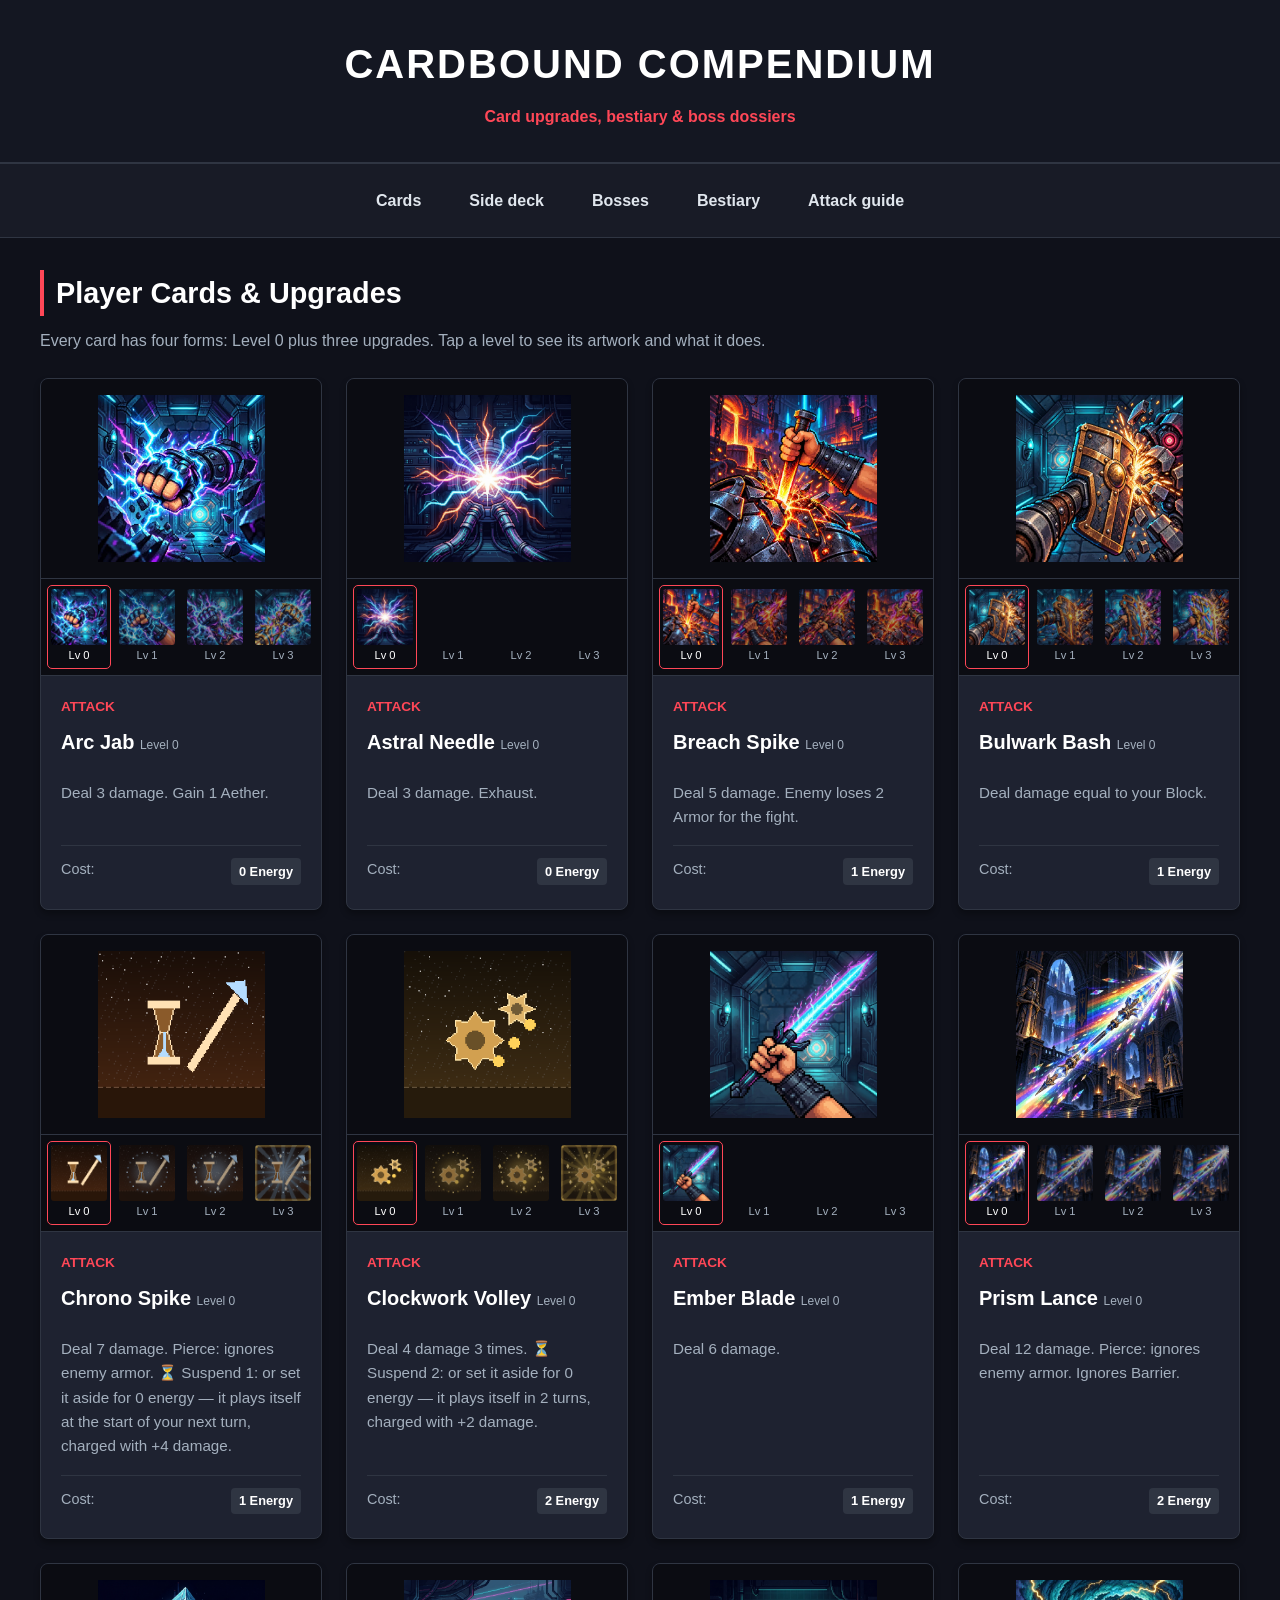
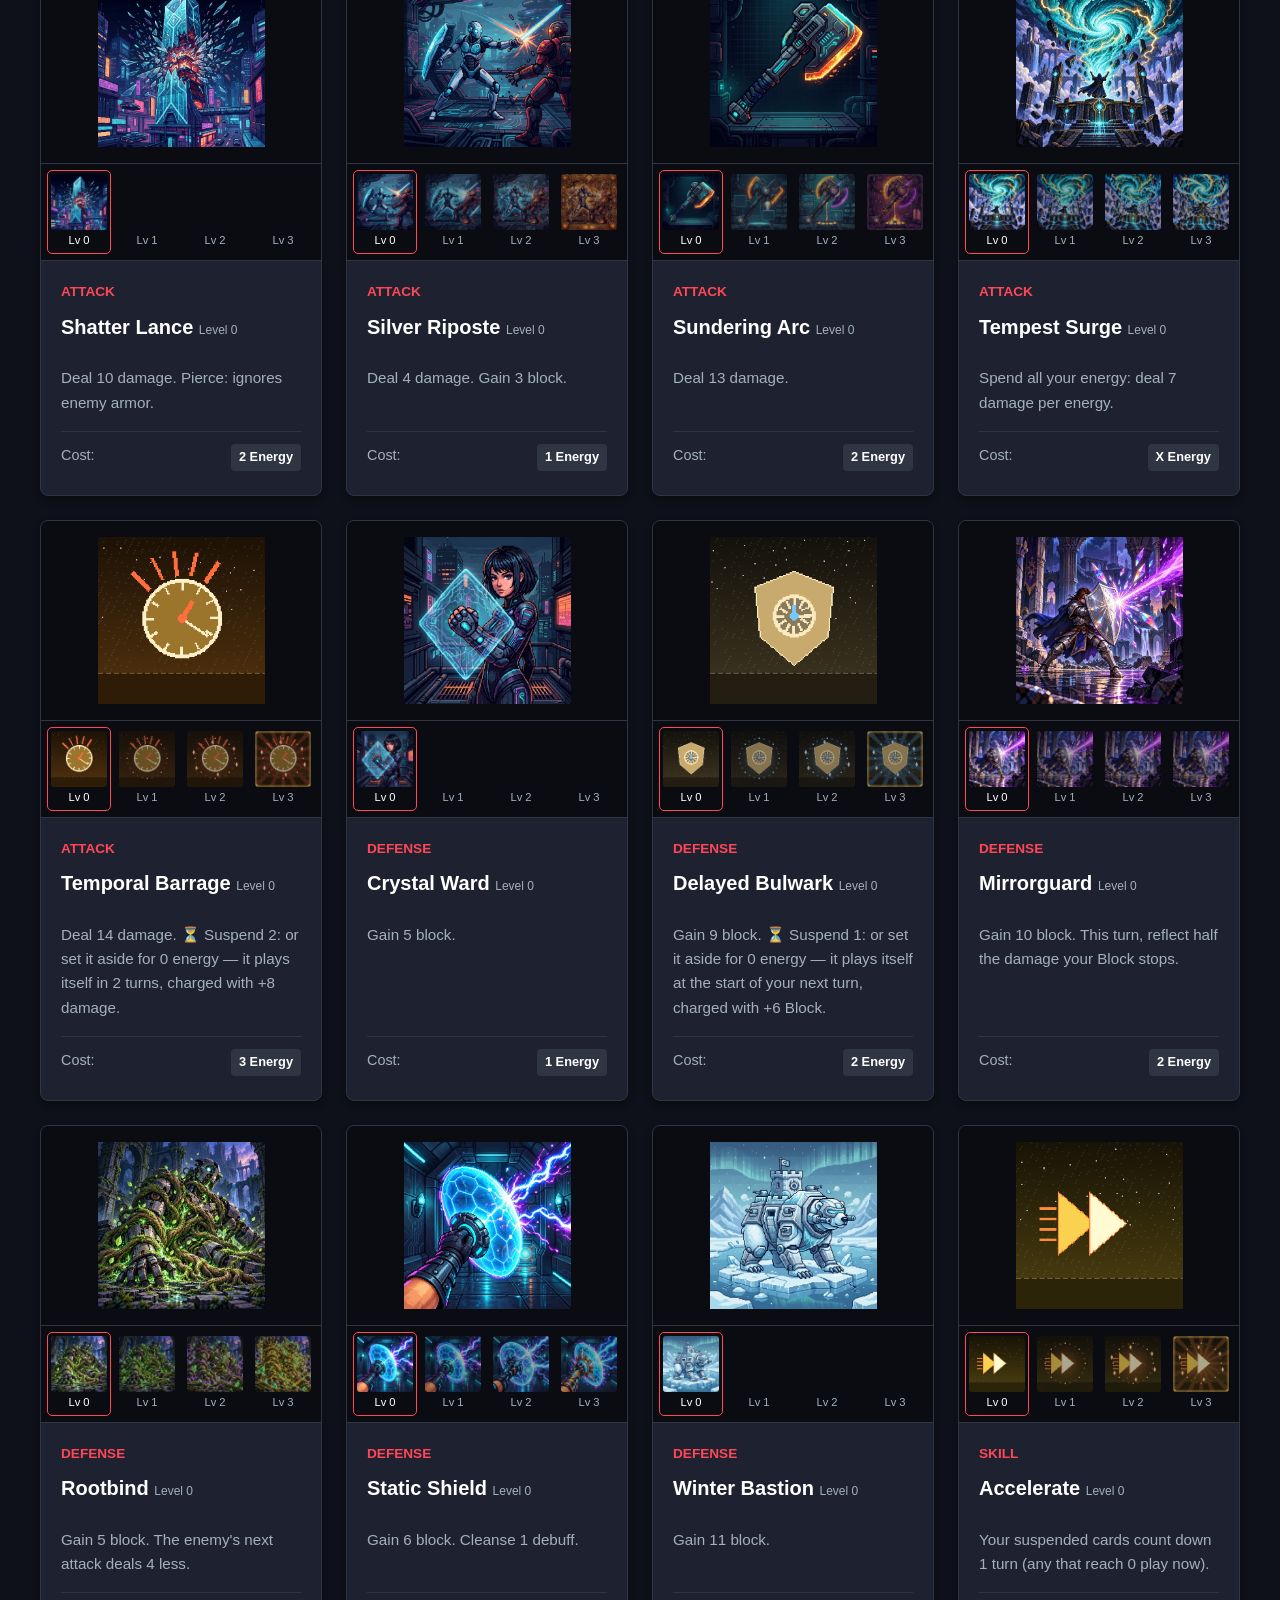
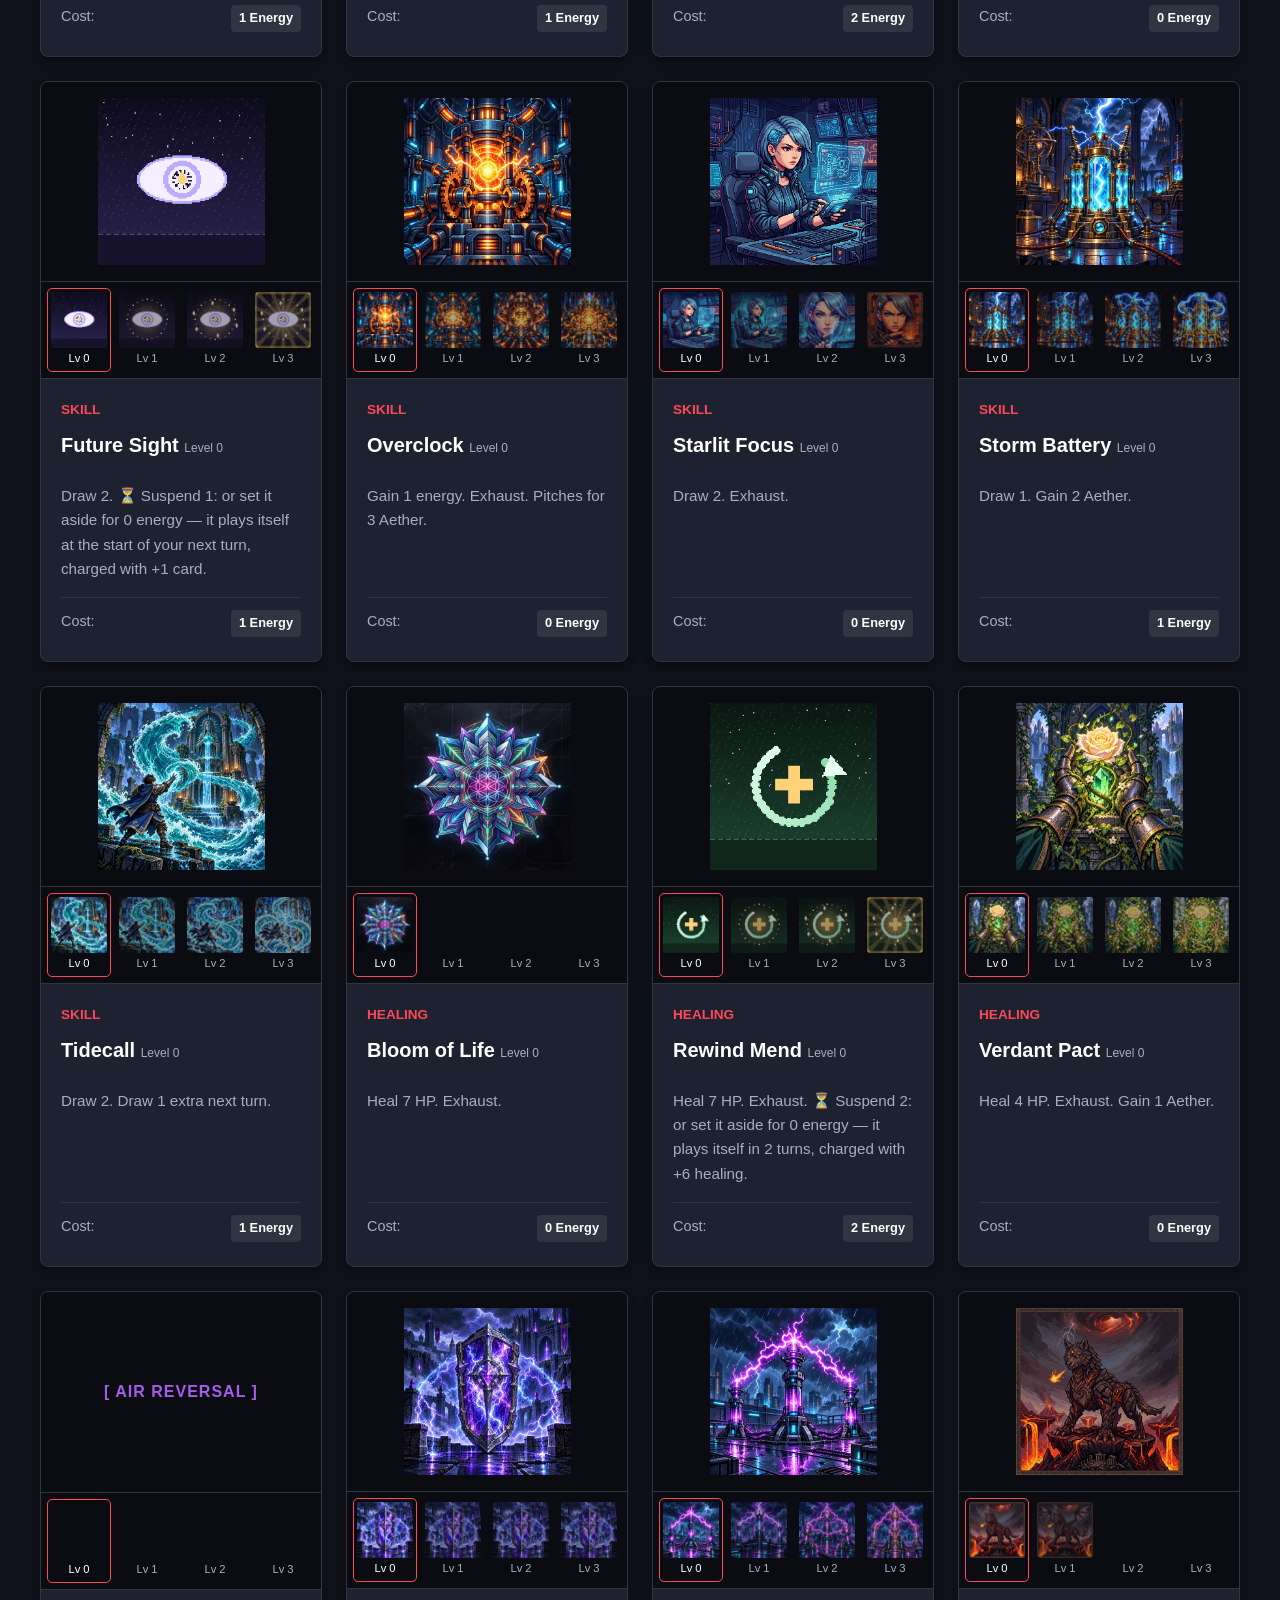
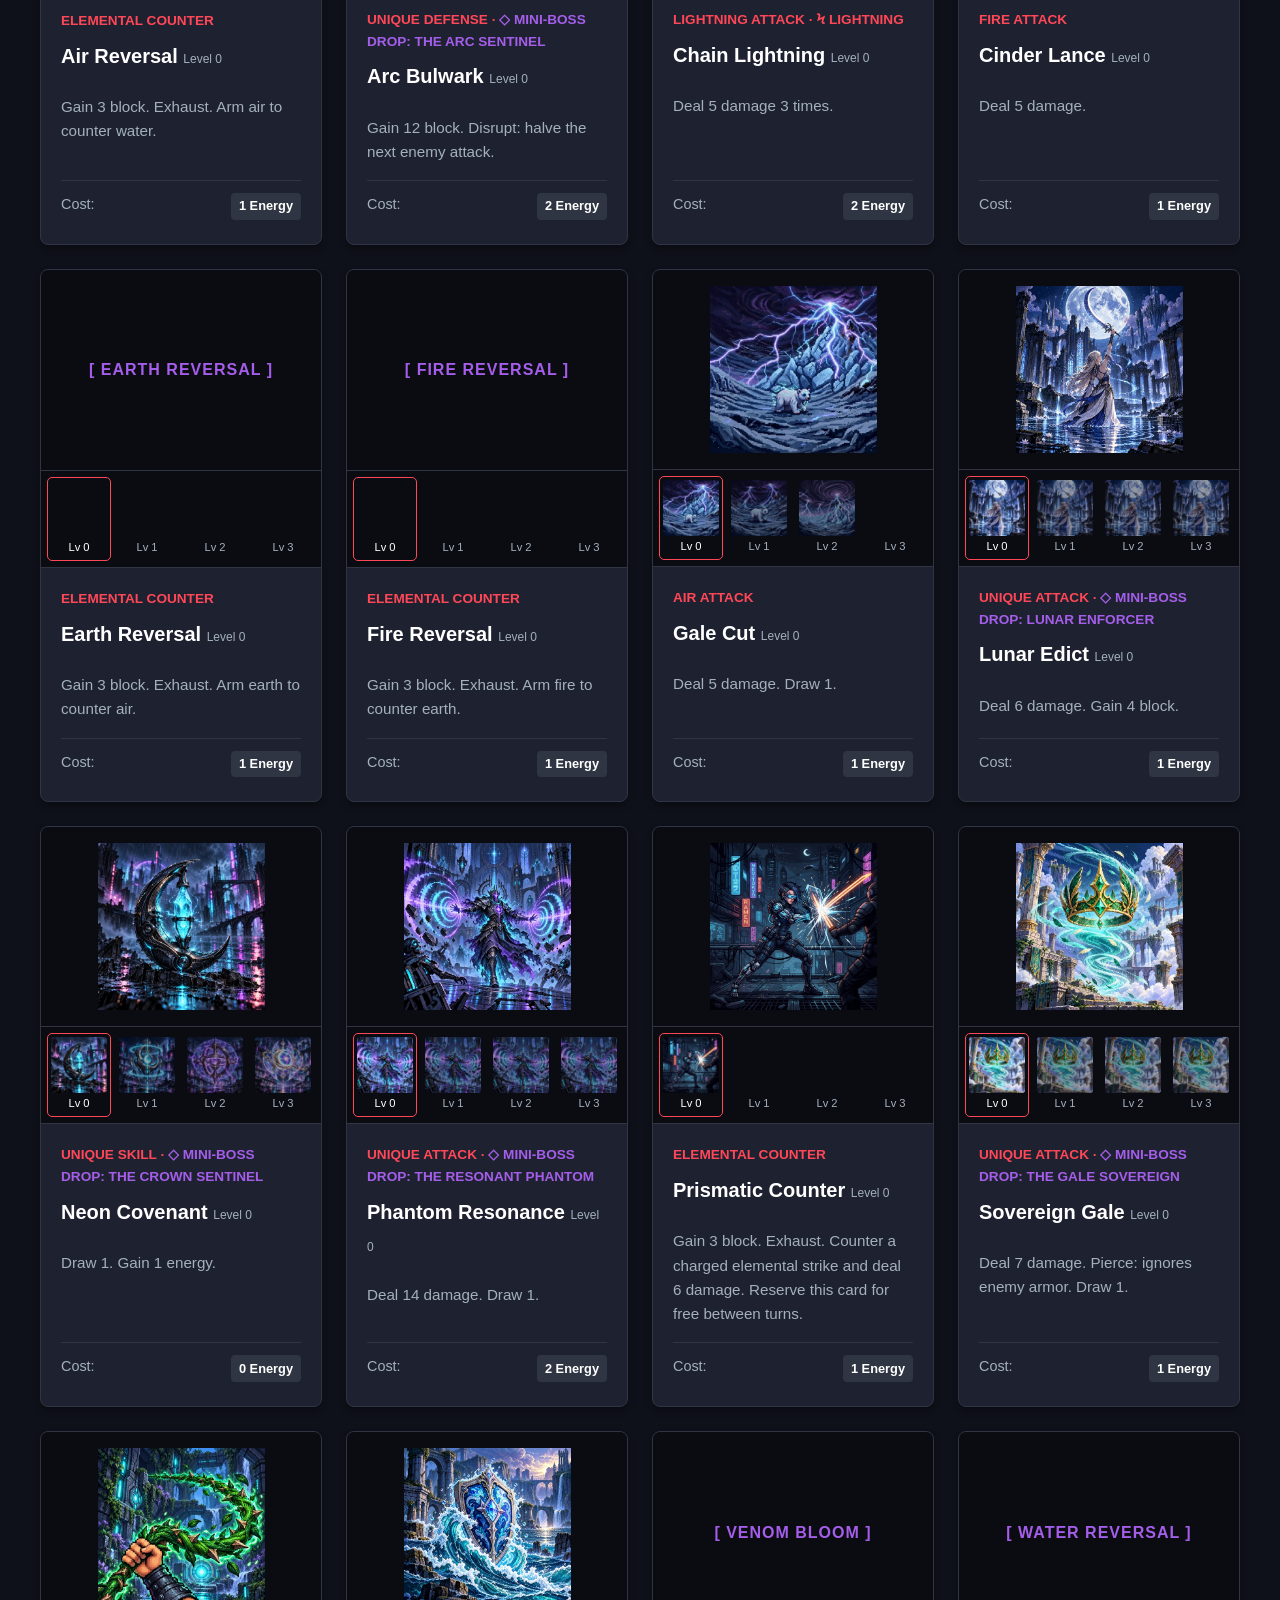
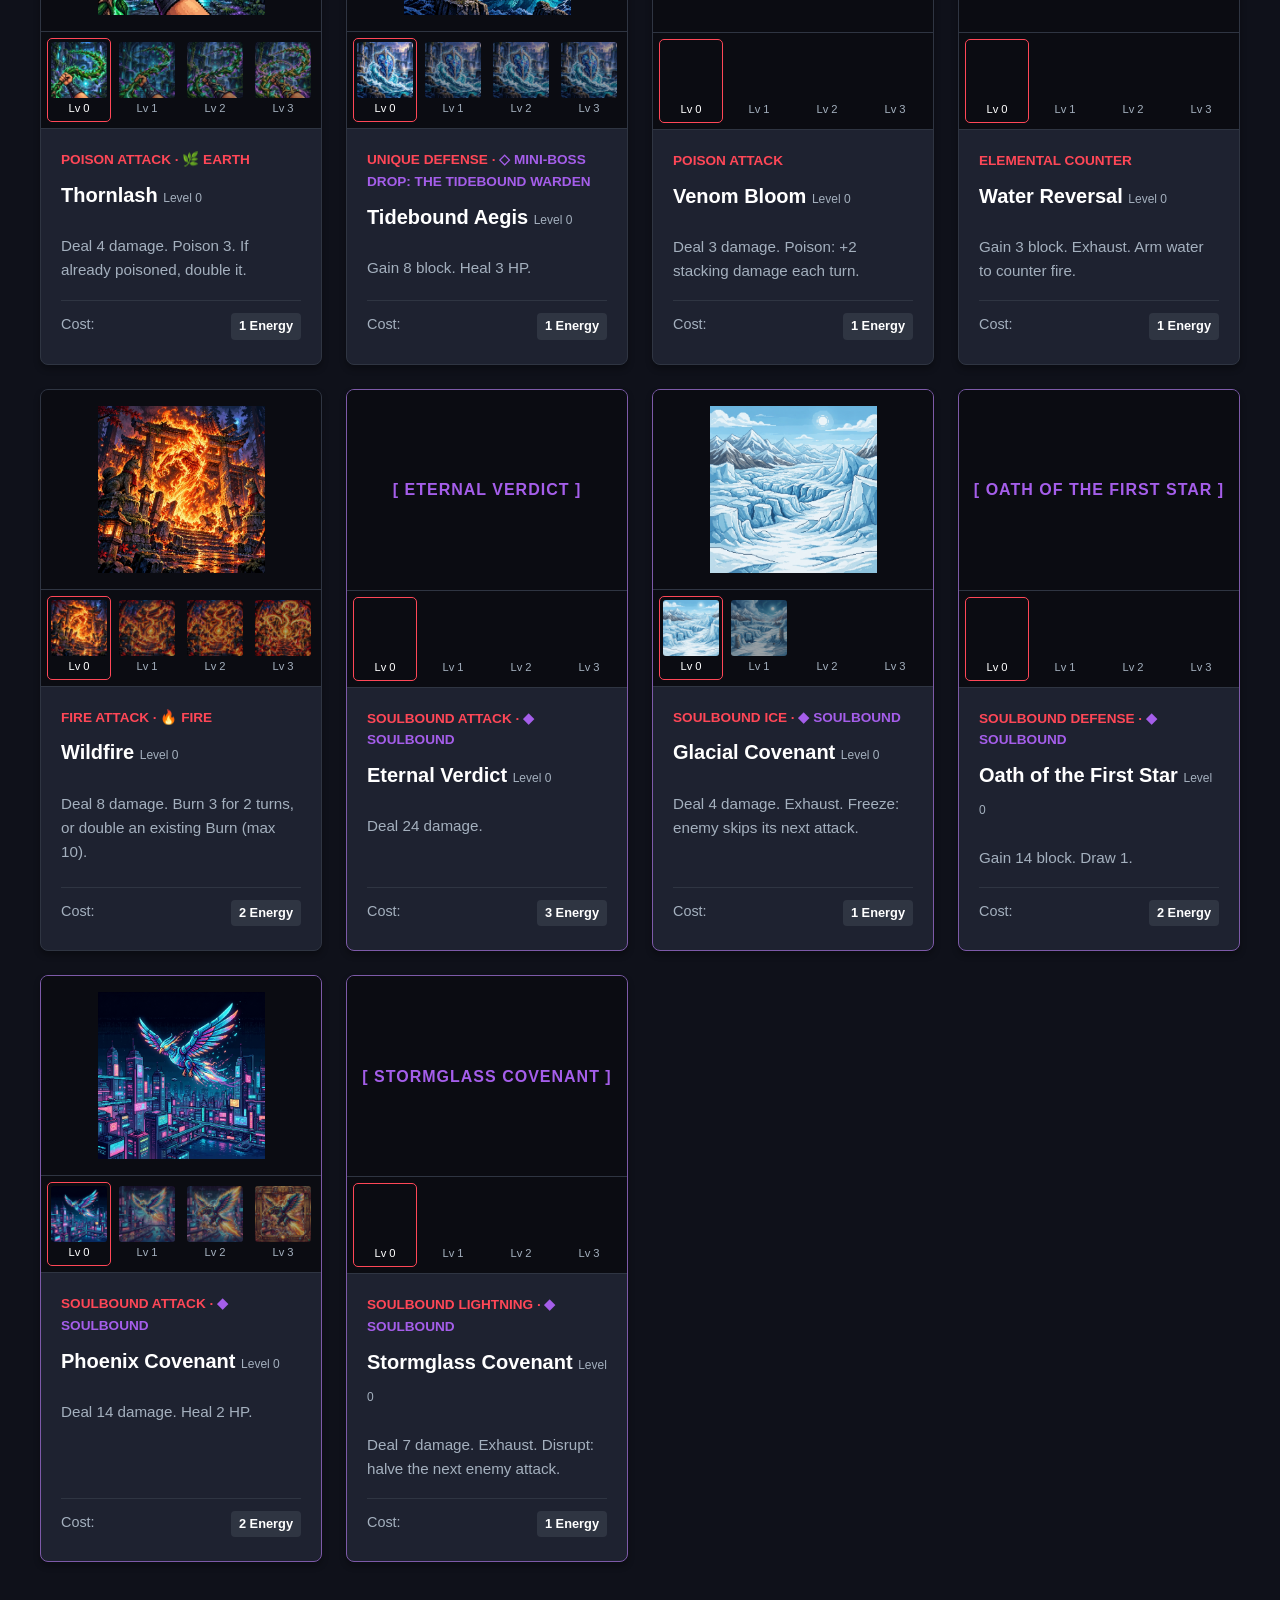
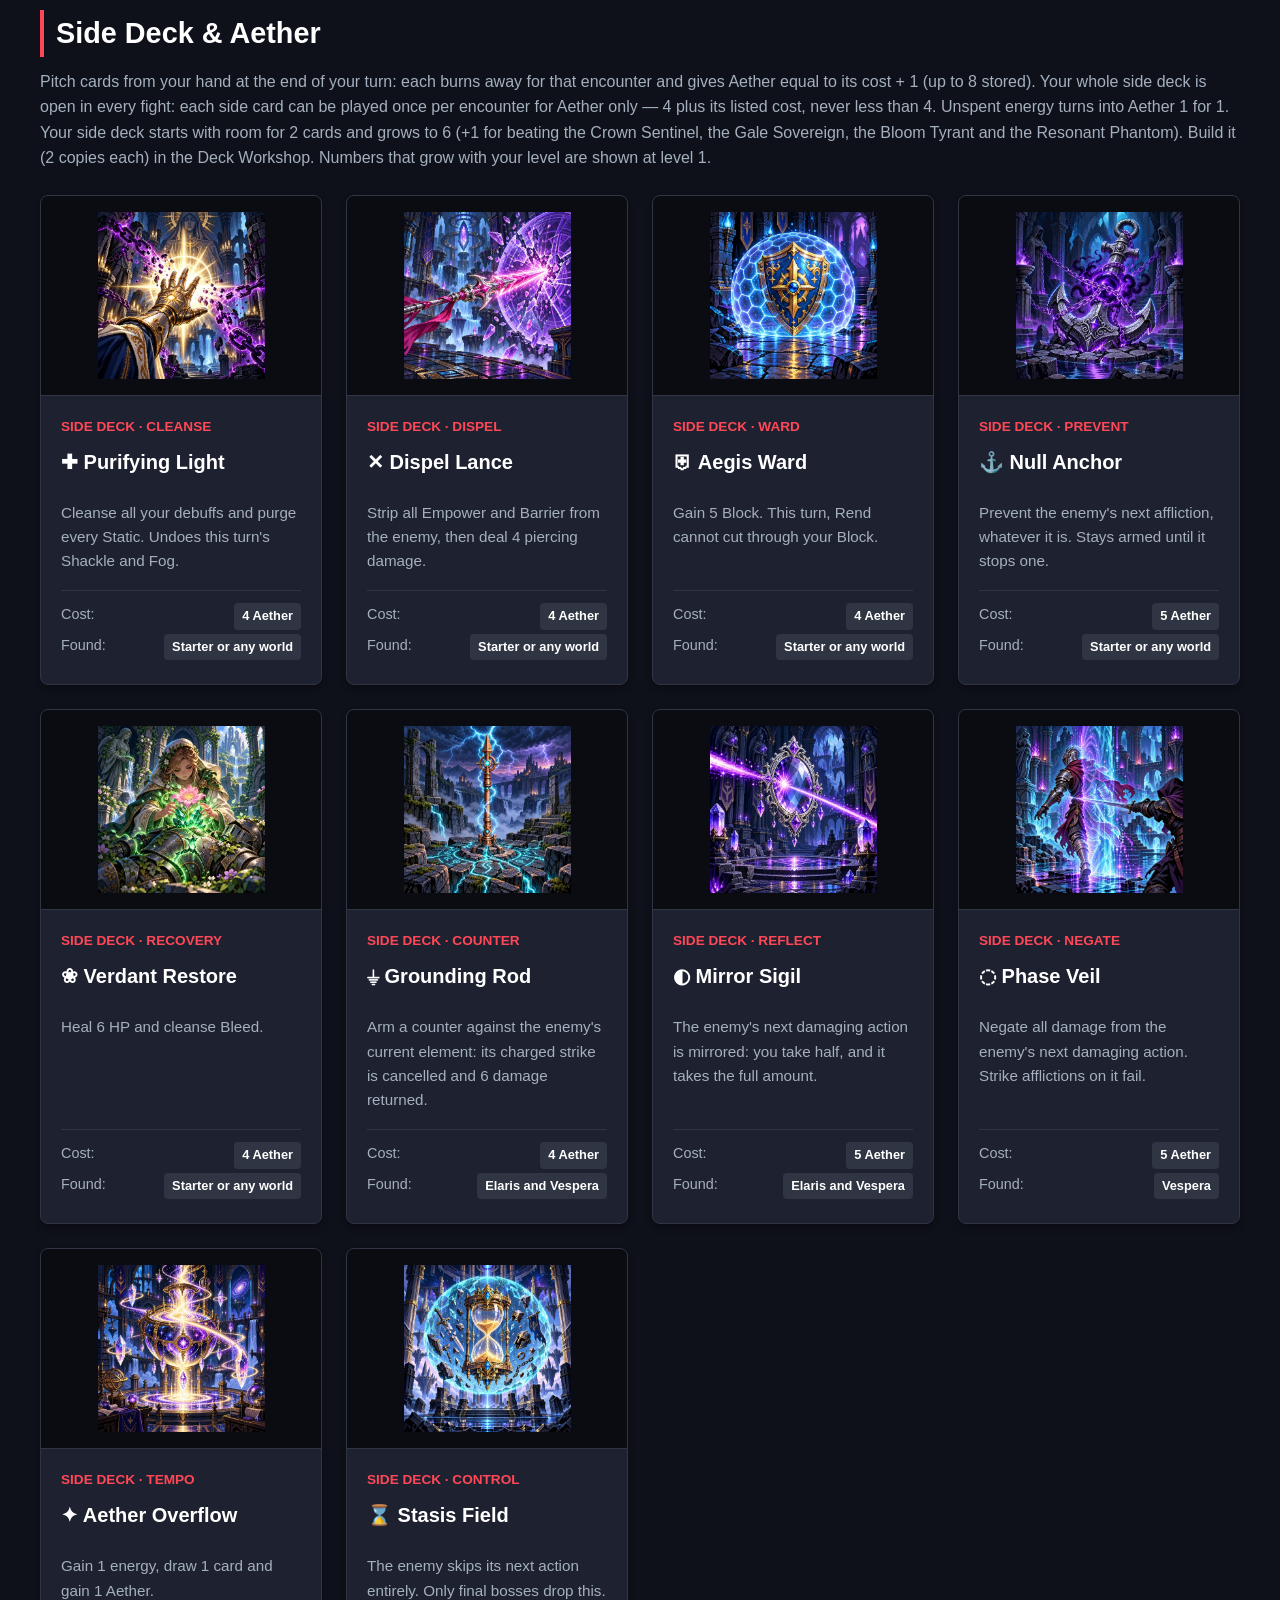
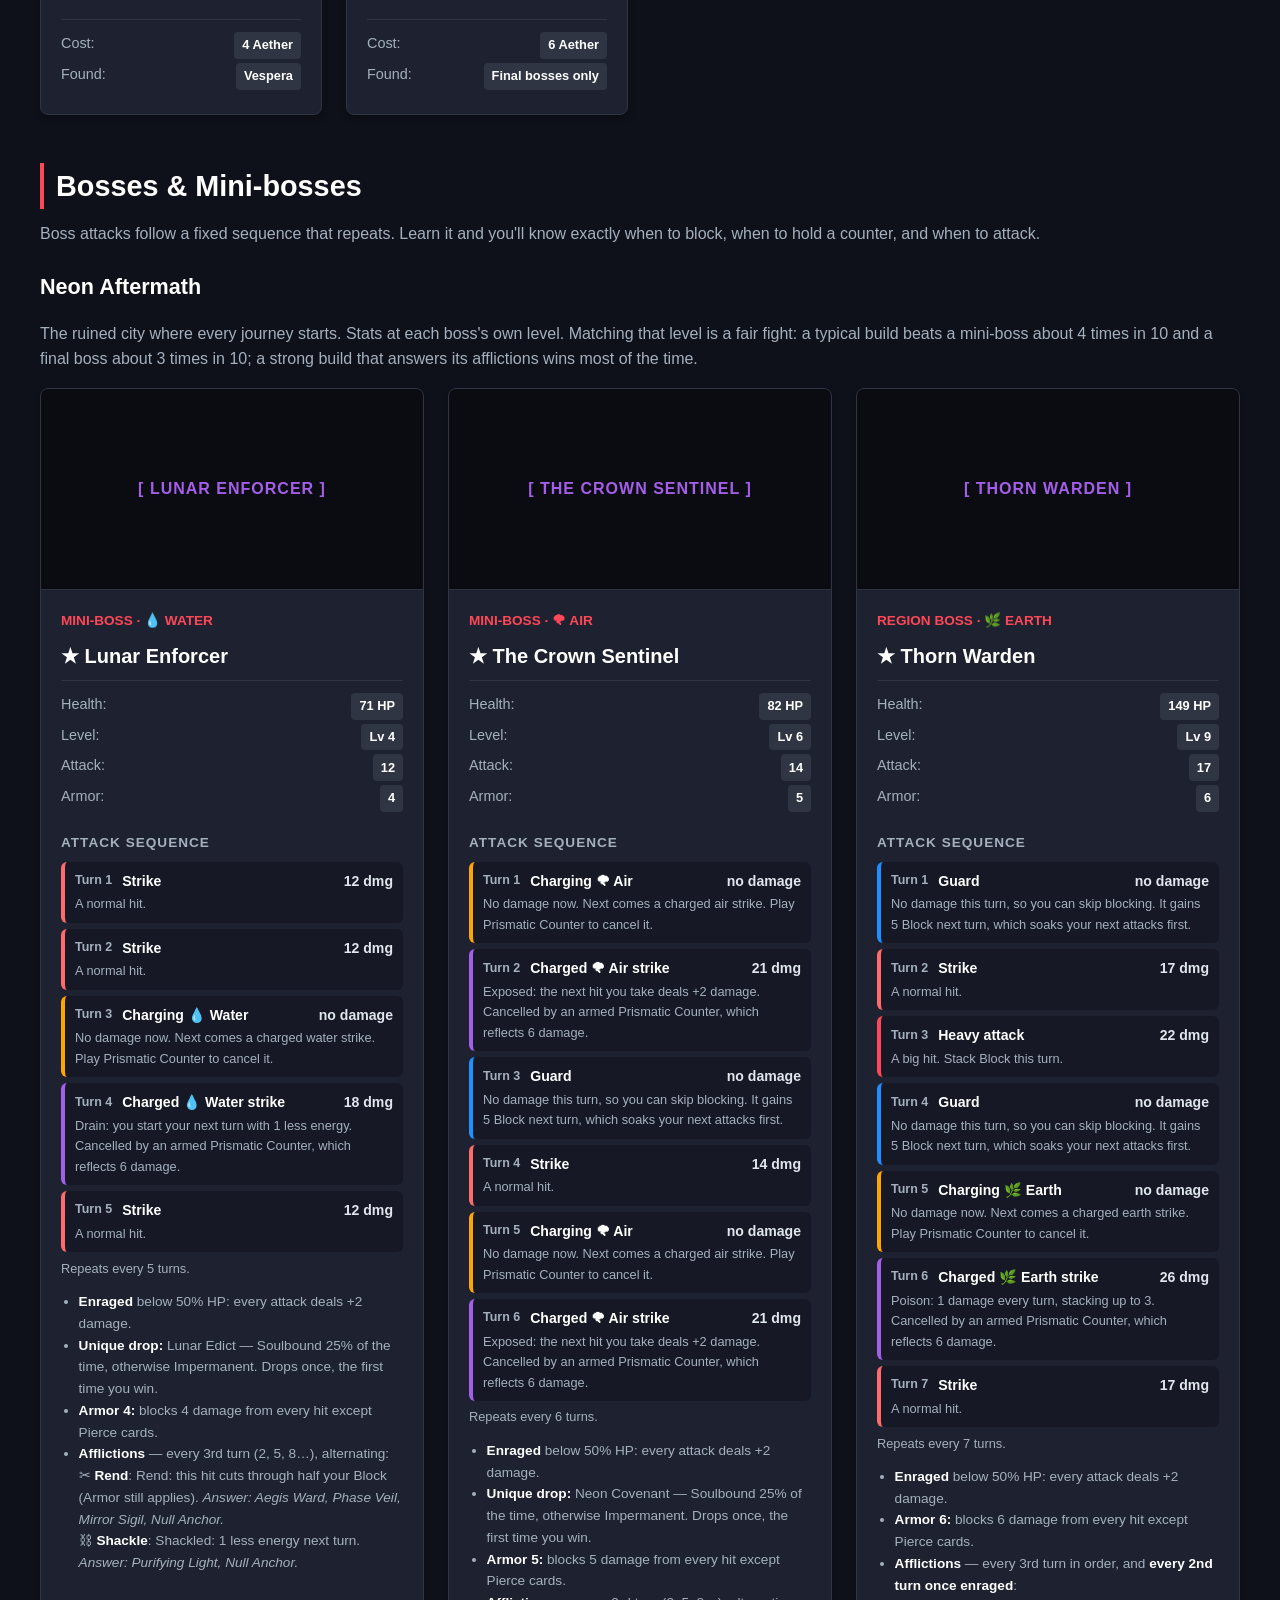
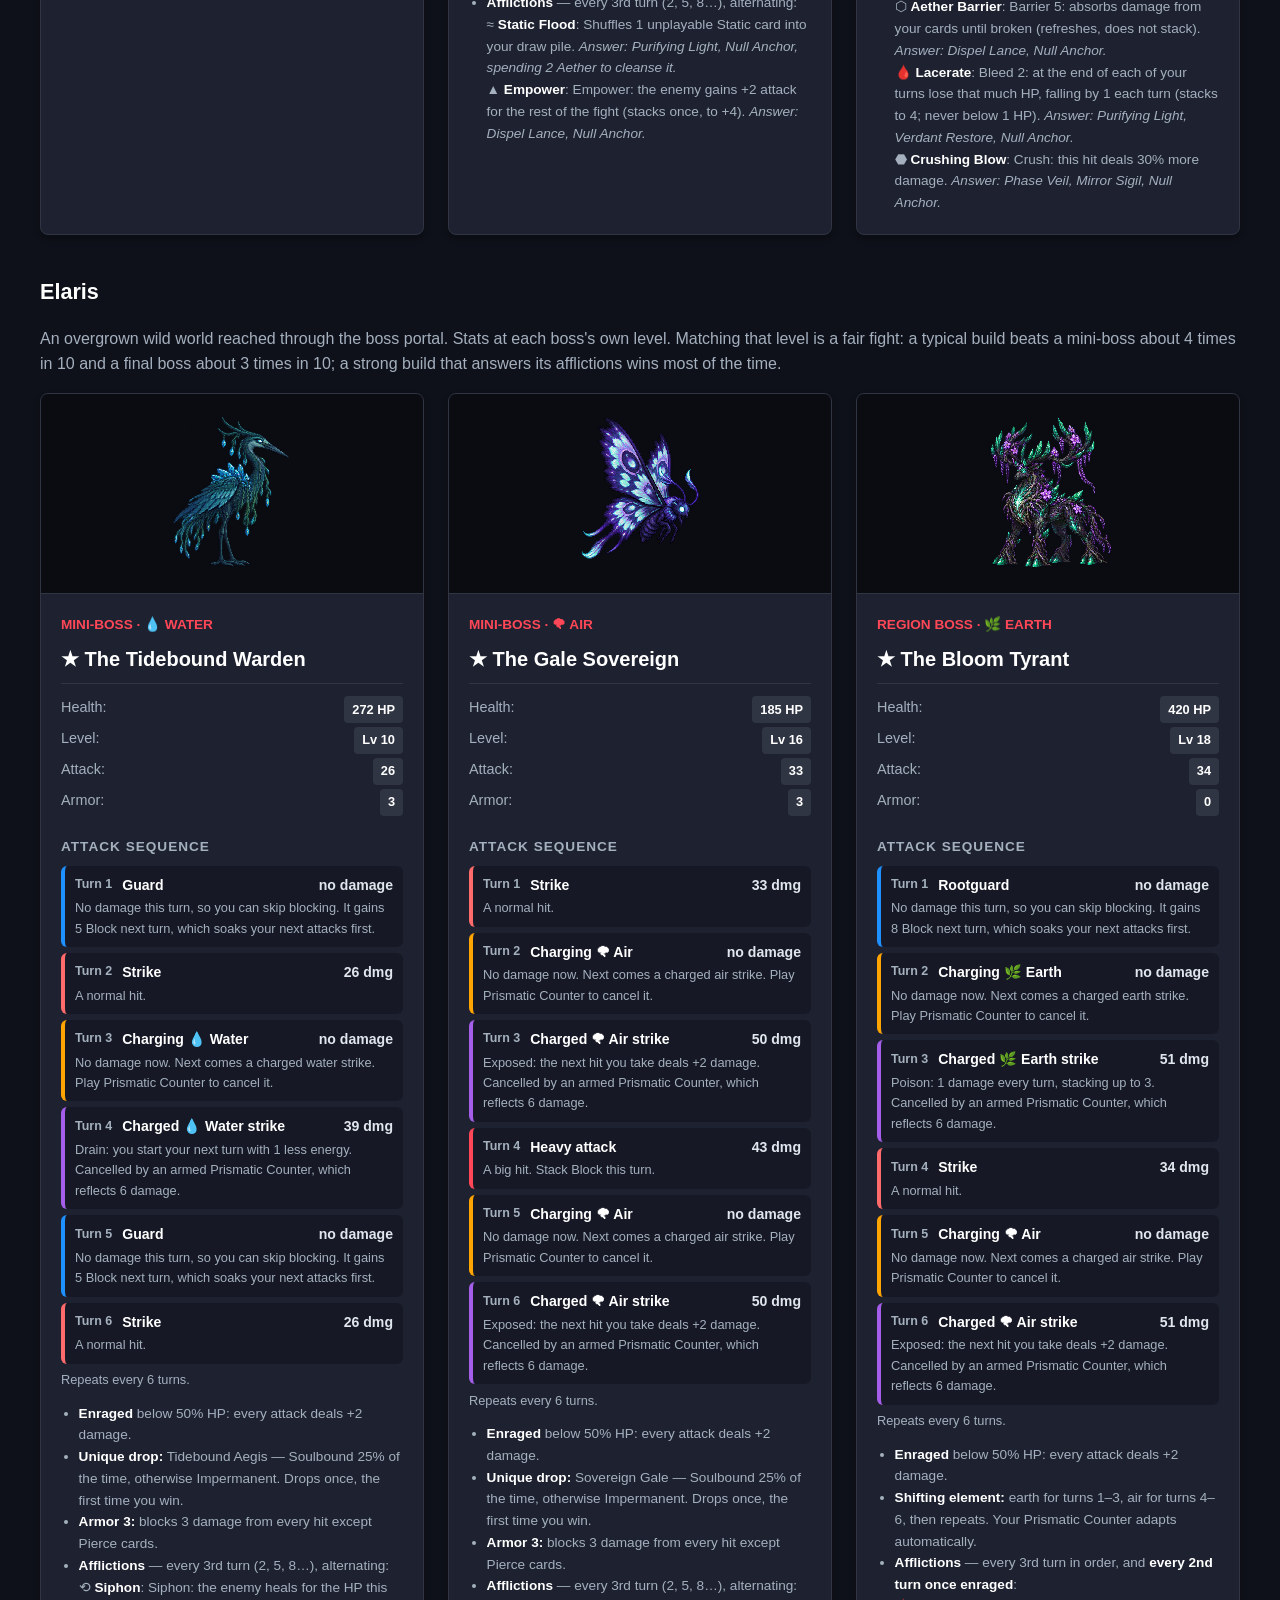
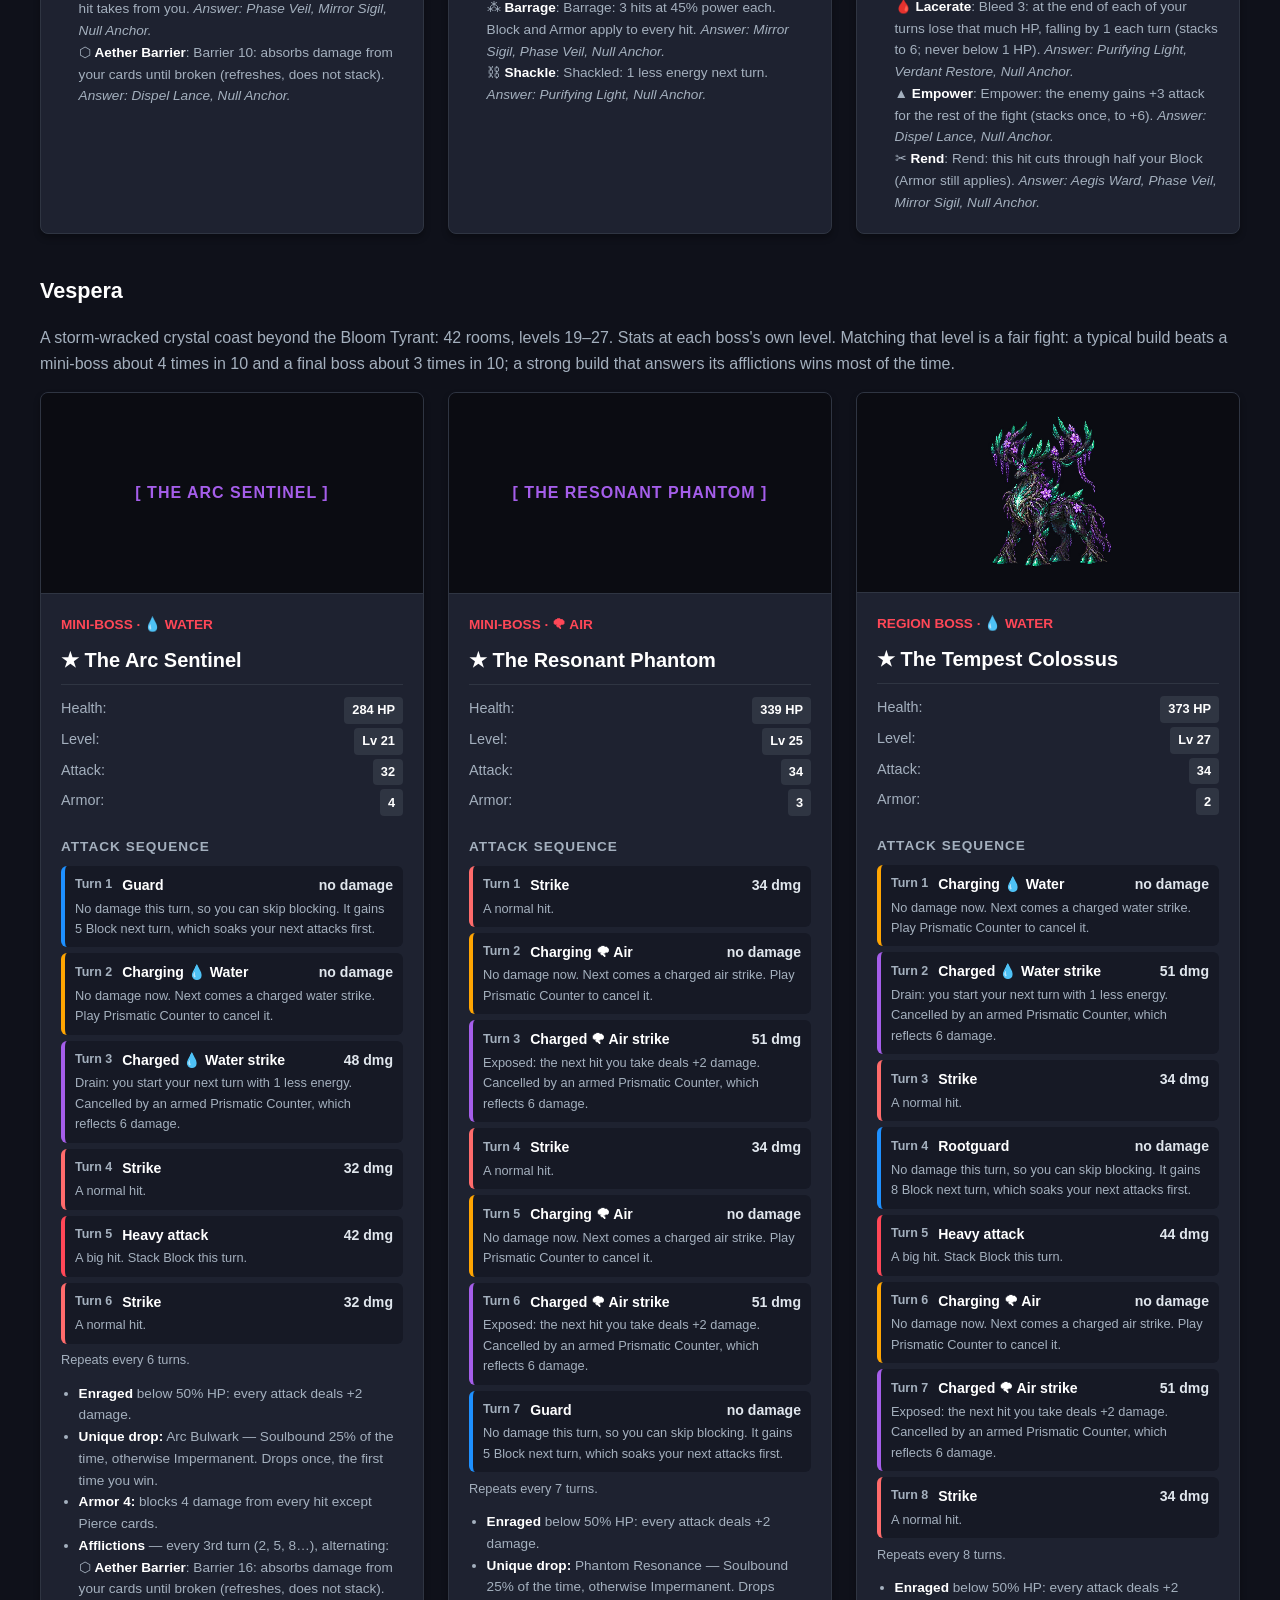
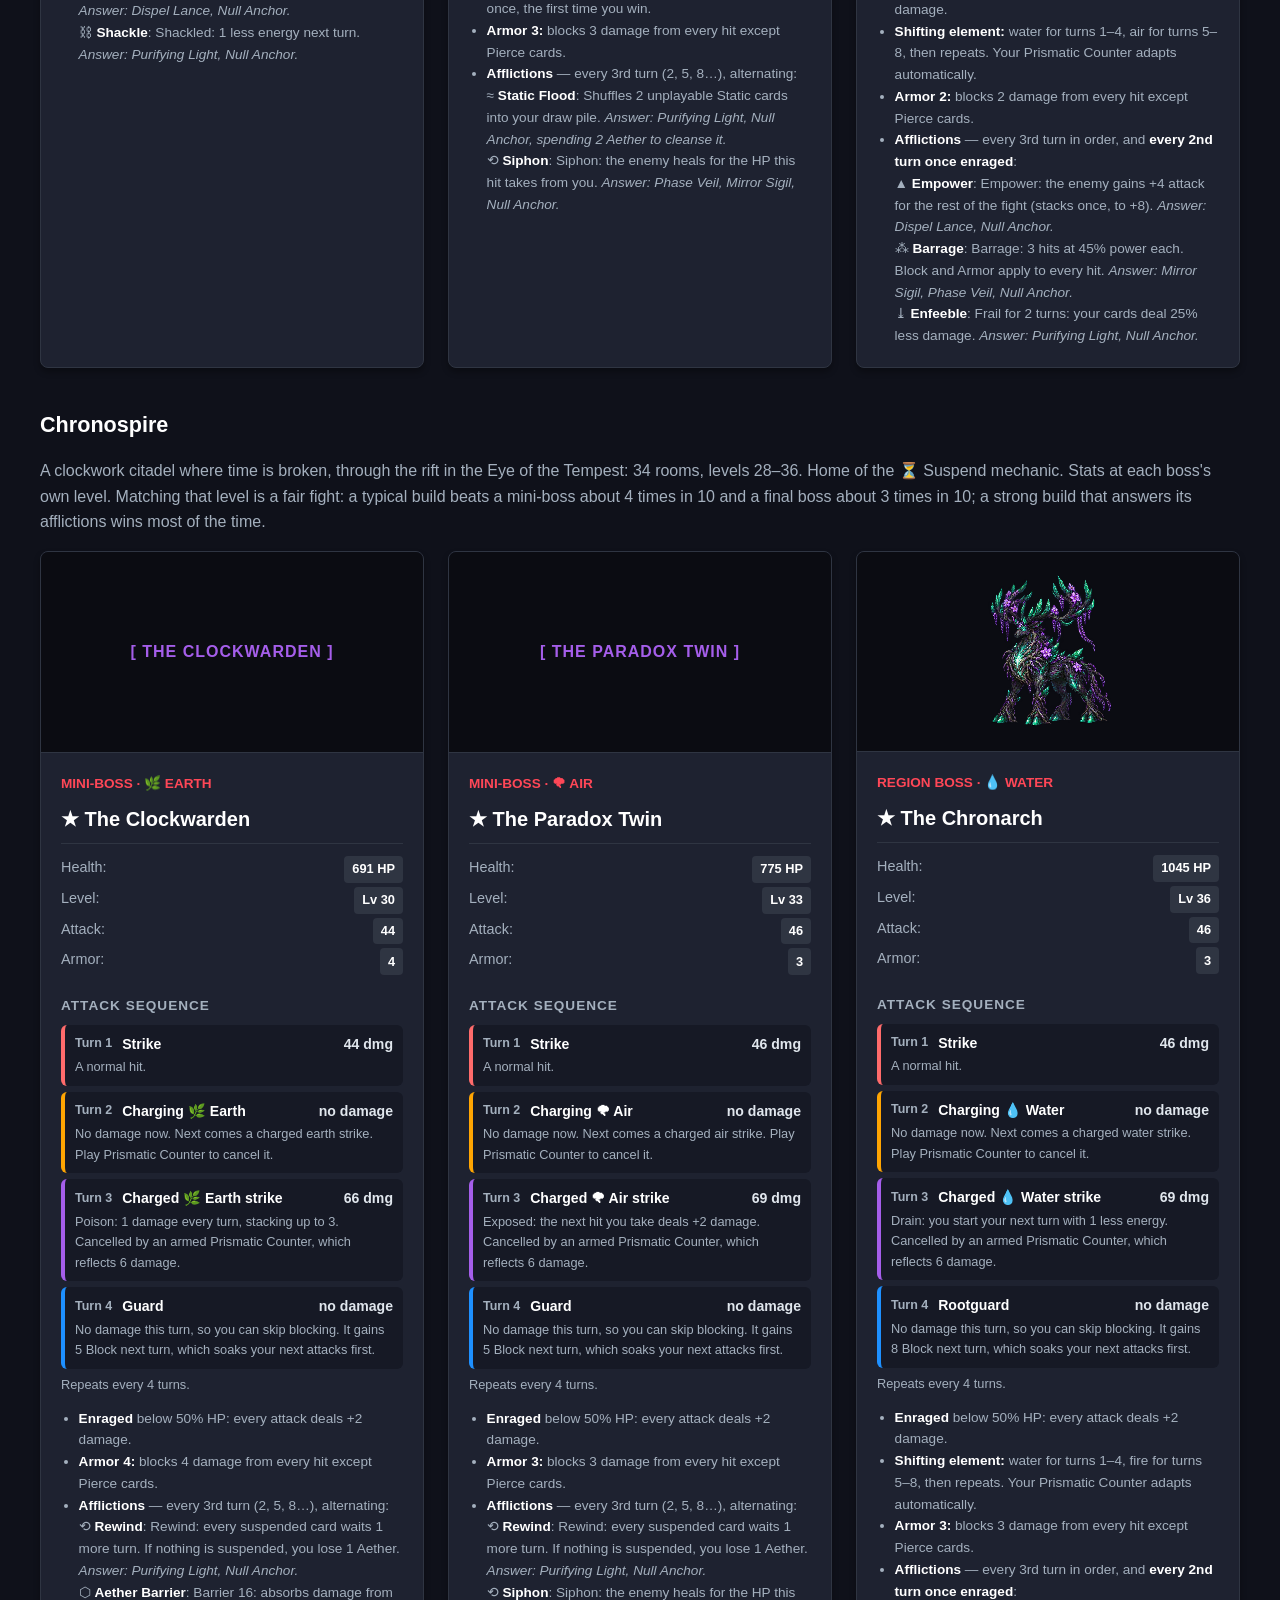
==== commit 9872e0ee: "Wire refreshed card and side-deck artwork into all game views" ====
--- a/compendium.html
+++ b/compendium.html
@@ -246,7 +246,7 @@
          read from the running game (see loadGameData below), because
          expansion.js / encounter-depth.js depend on the game's own globals
          and crashed here, silently dropping 10 of the 23 cards. -->
-    <script src="assets/cards.js?v=round94" onerror="console.warn('assets/cards.js not found')"></script>
+    <script src="assets/cards.js?v=art-20261017" onerror="console.warn('assets/cards.js not found')"></script>
 </head>
 <body>
 
@@ -310,7 +310,7 @@
         function loadGameData() {
             return new Promise(resolve => {
                 const frame = document.createElement('iframe');
-                frame.src = 'index.html?v=round94';
+                frame.src = 'index.html?v=art-20261017';
                 frame.setAttribute('aria-hidden', 'true');
                 frame.tabIndex = -1;
                 frame.style.cssText = 'position:absolute;width:1px;height:1px;border:0;opacity:0;pointer-events:none;left:-9999px';
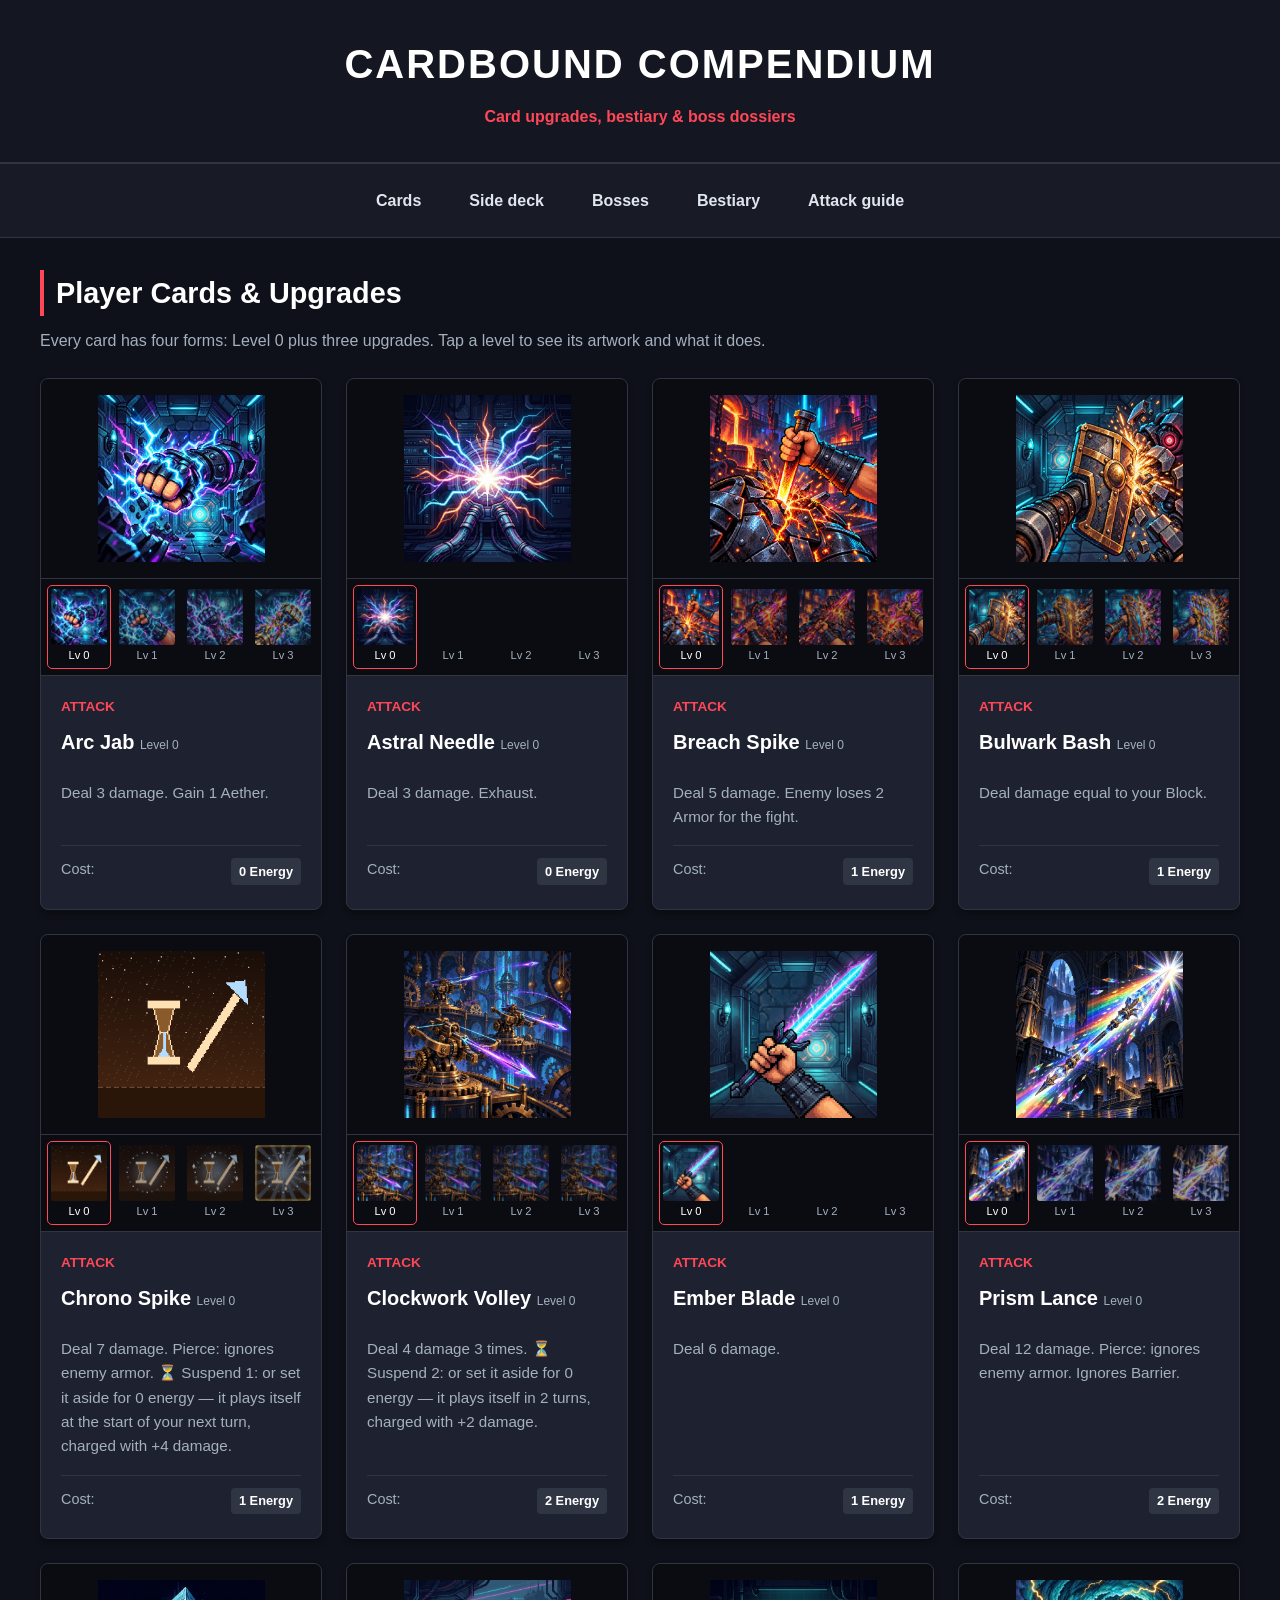
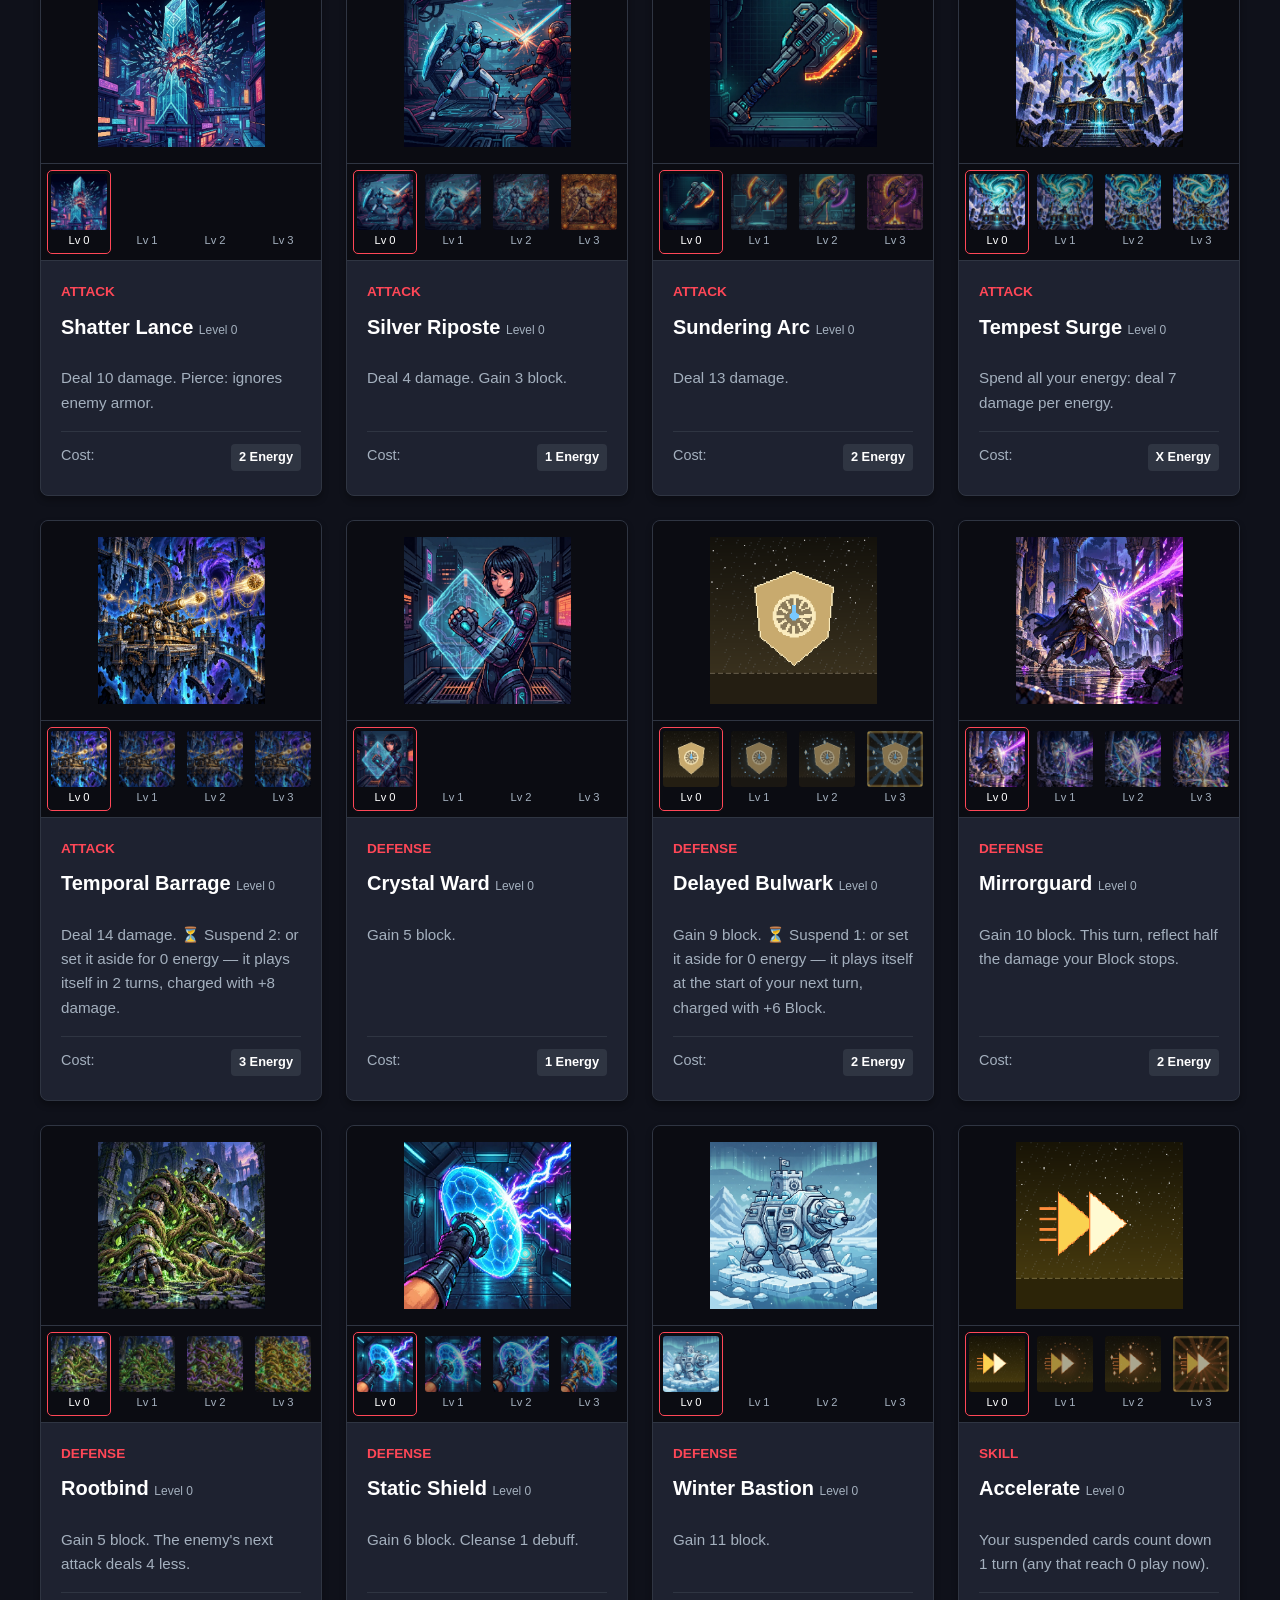
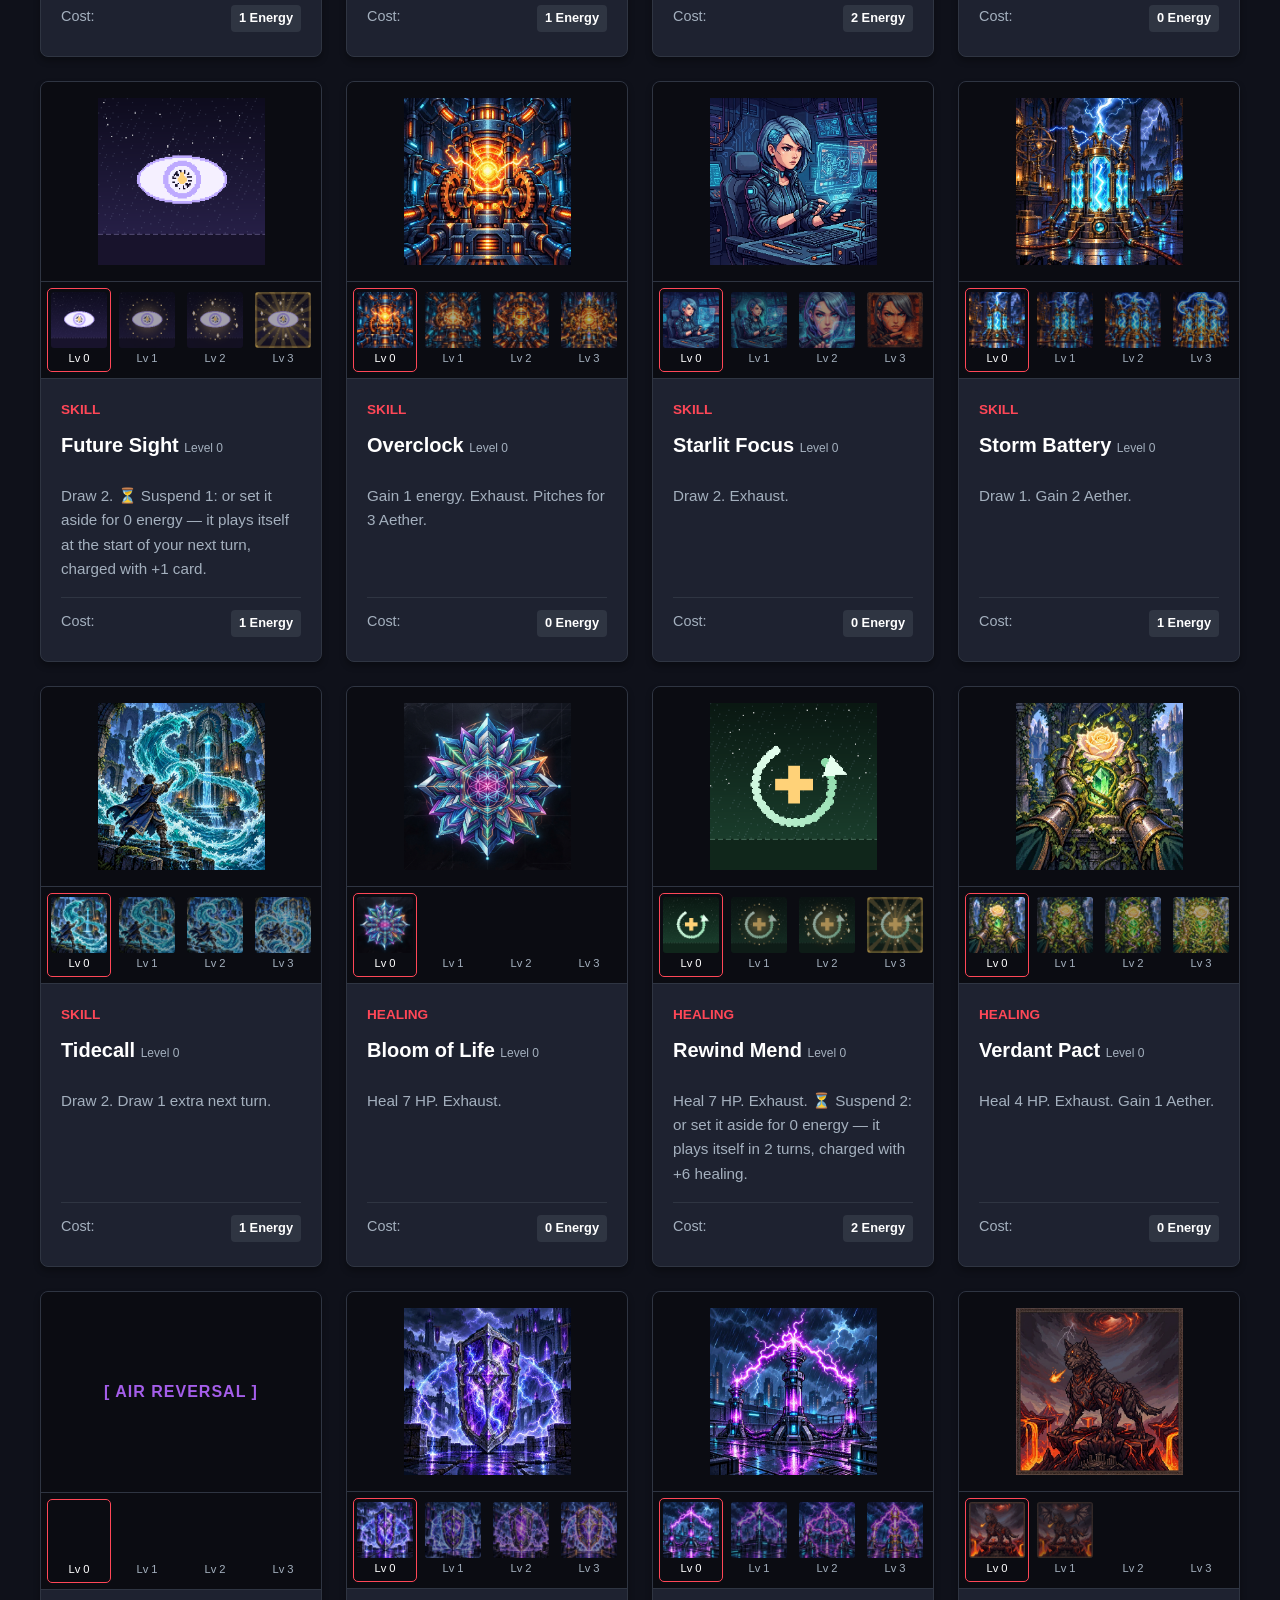
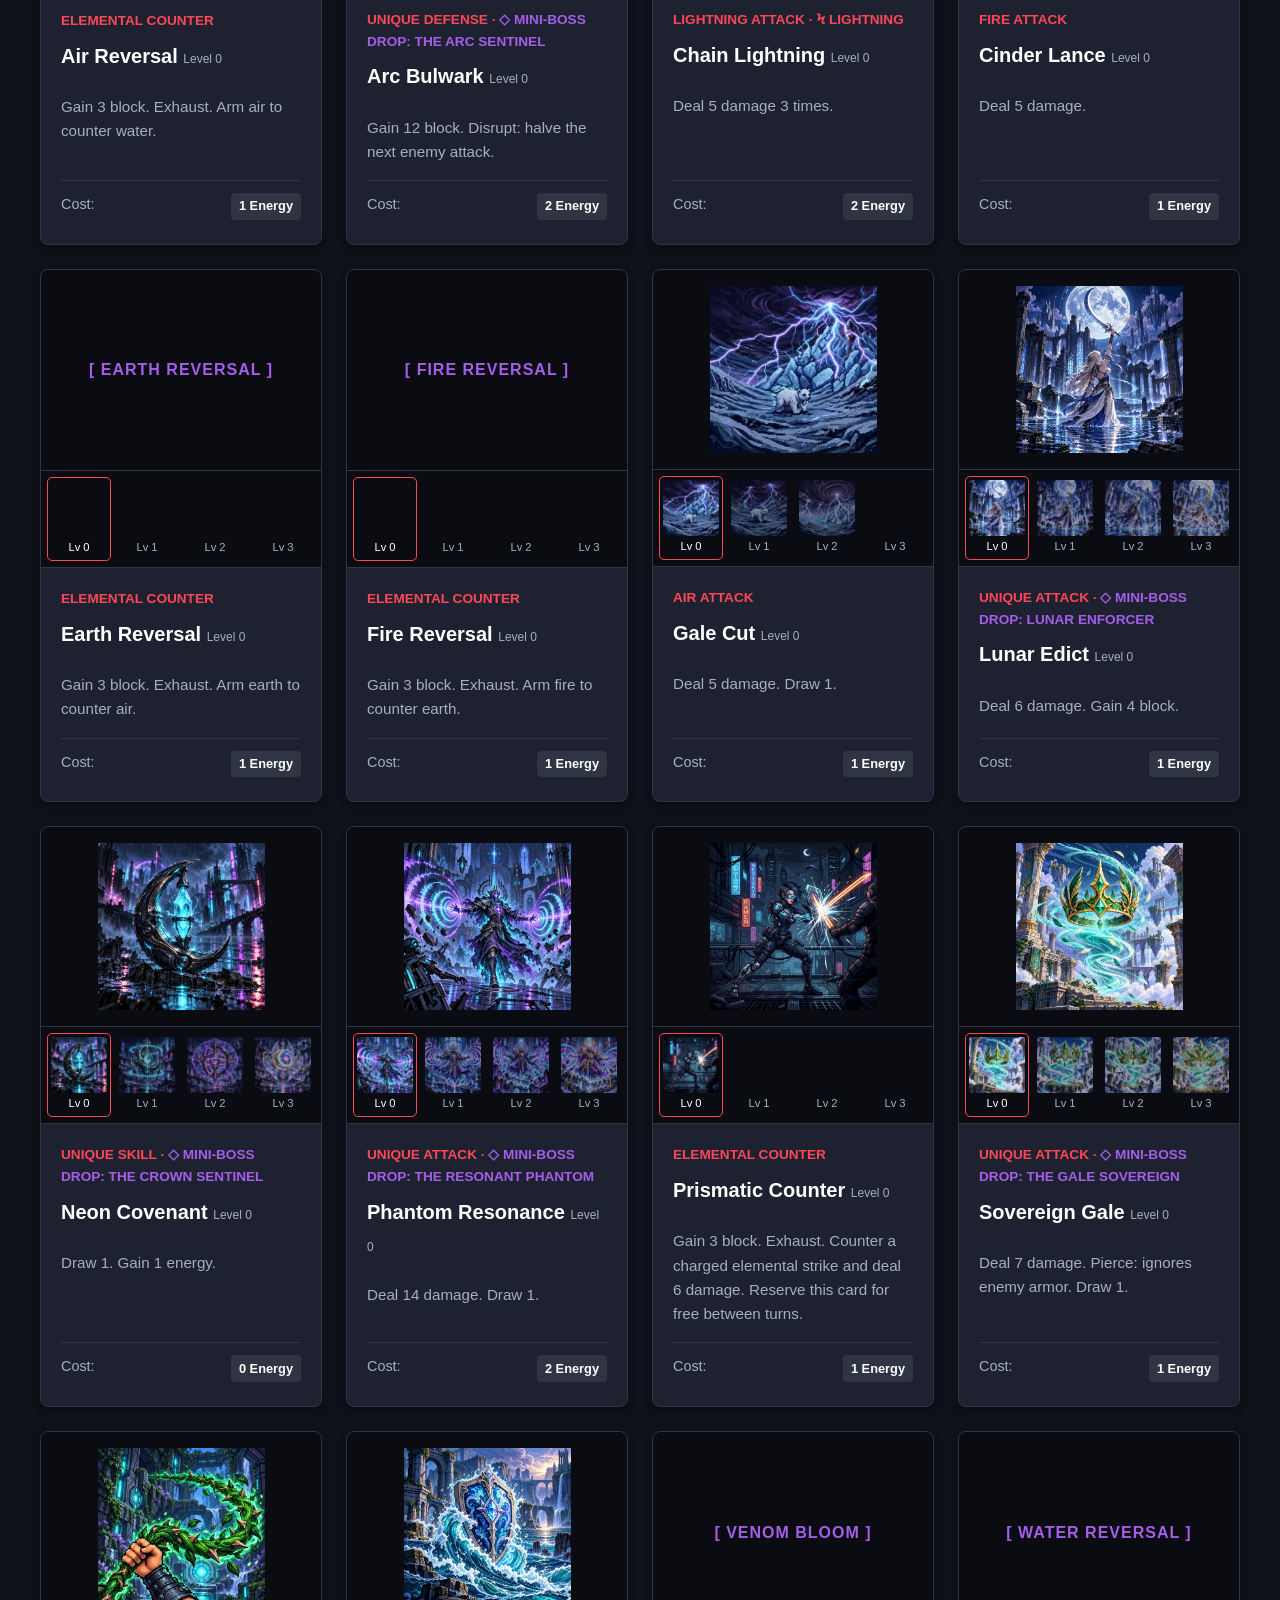
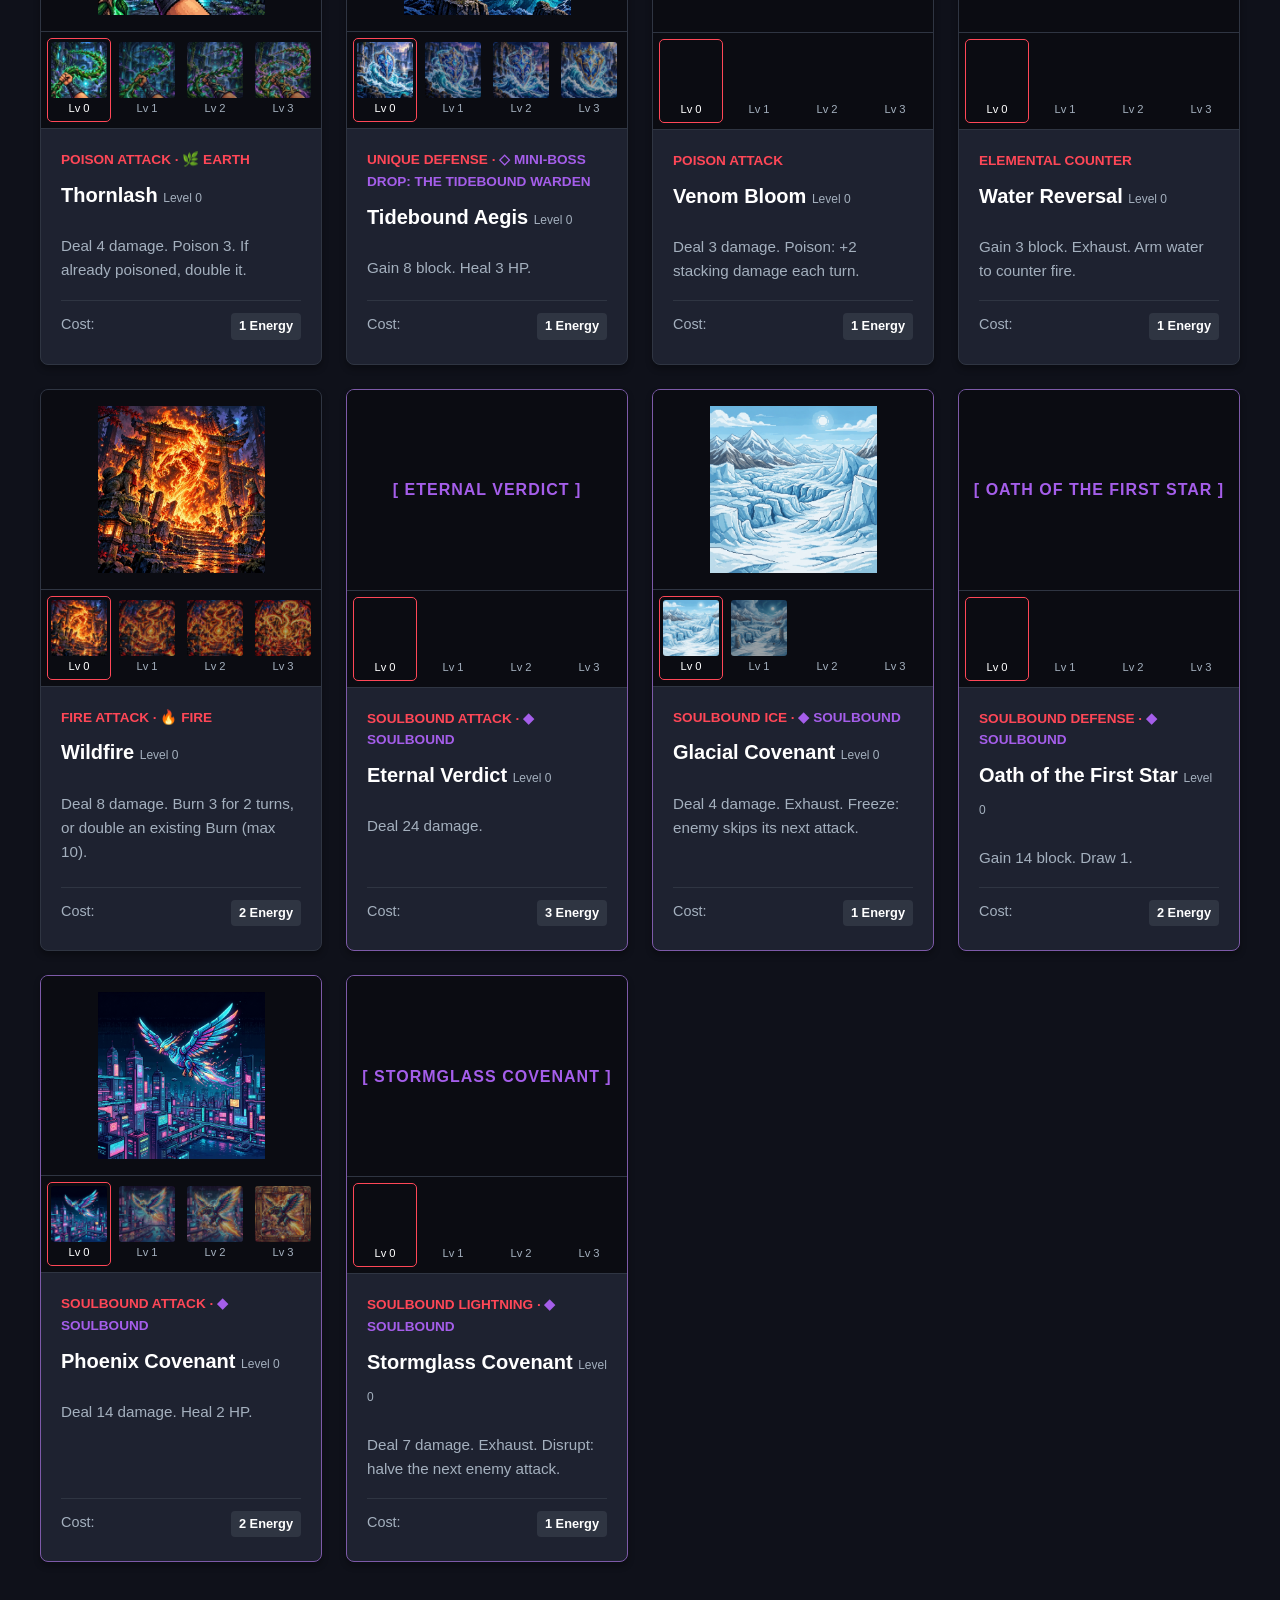
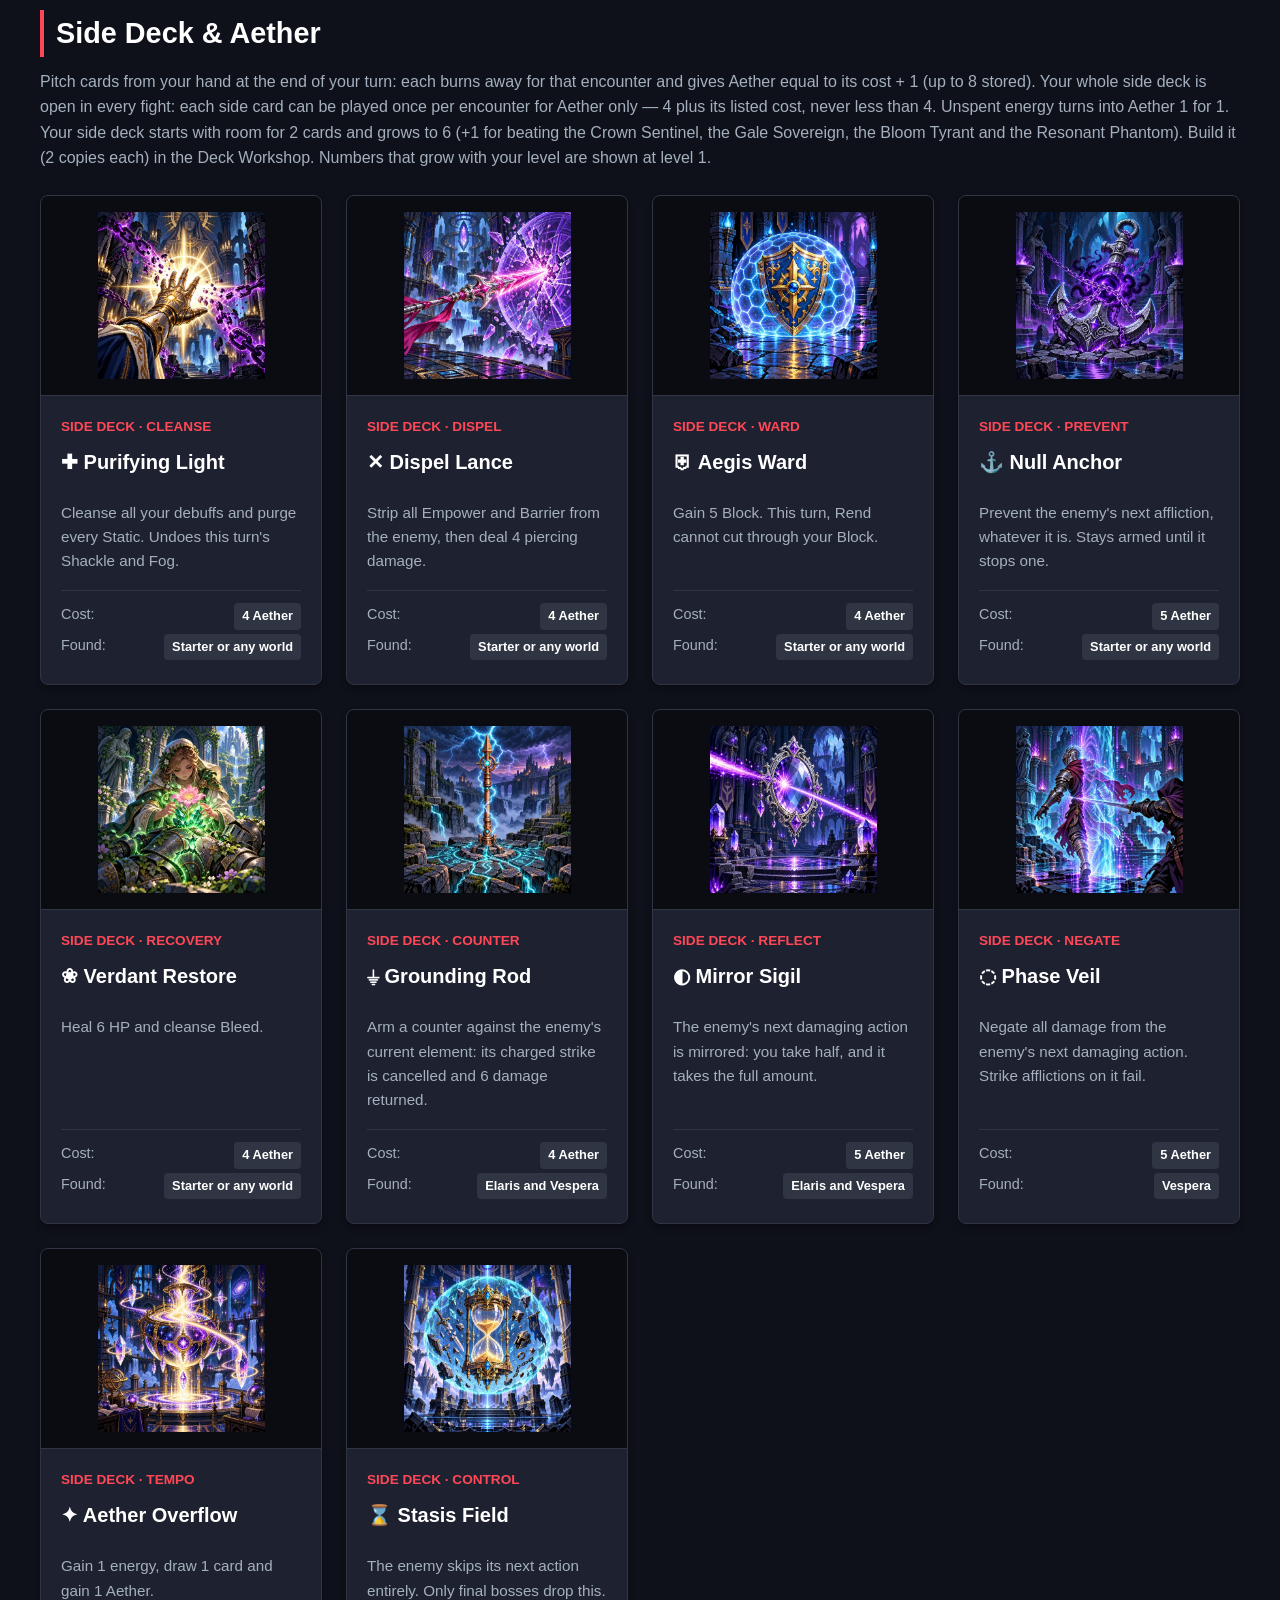
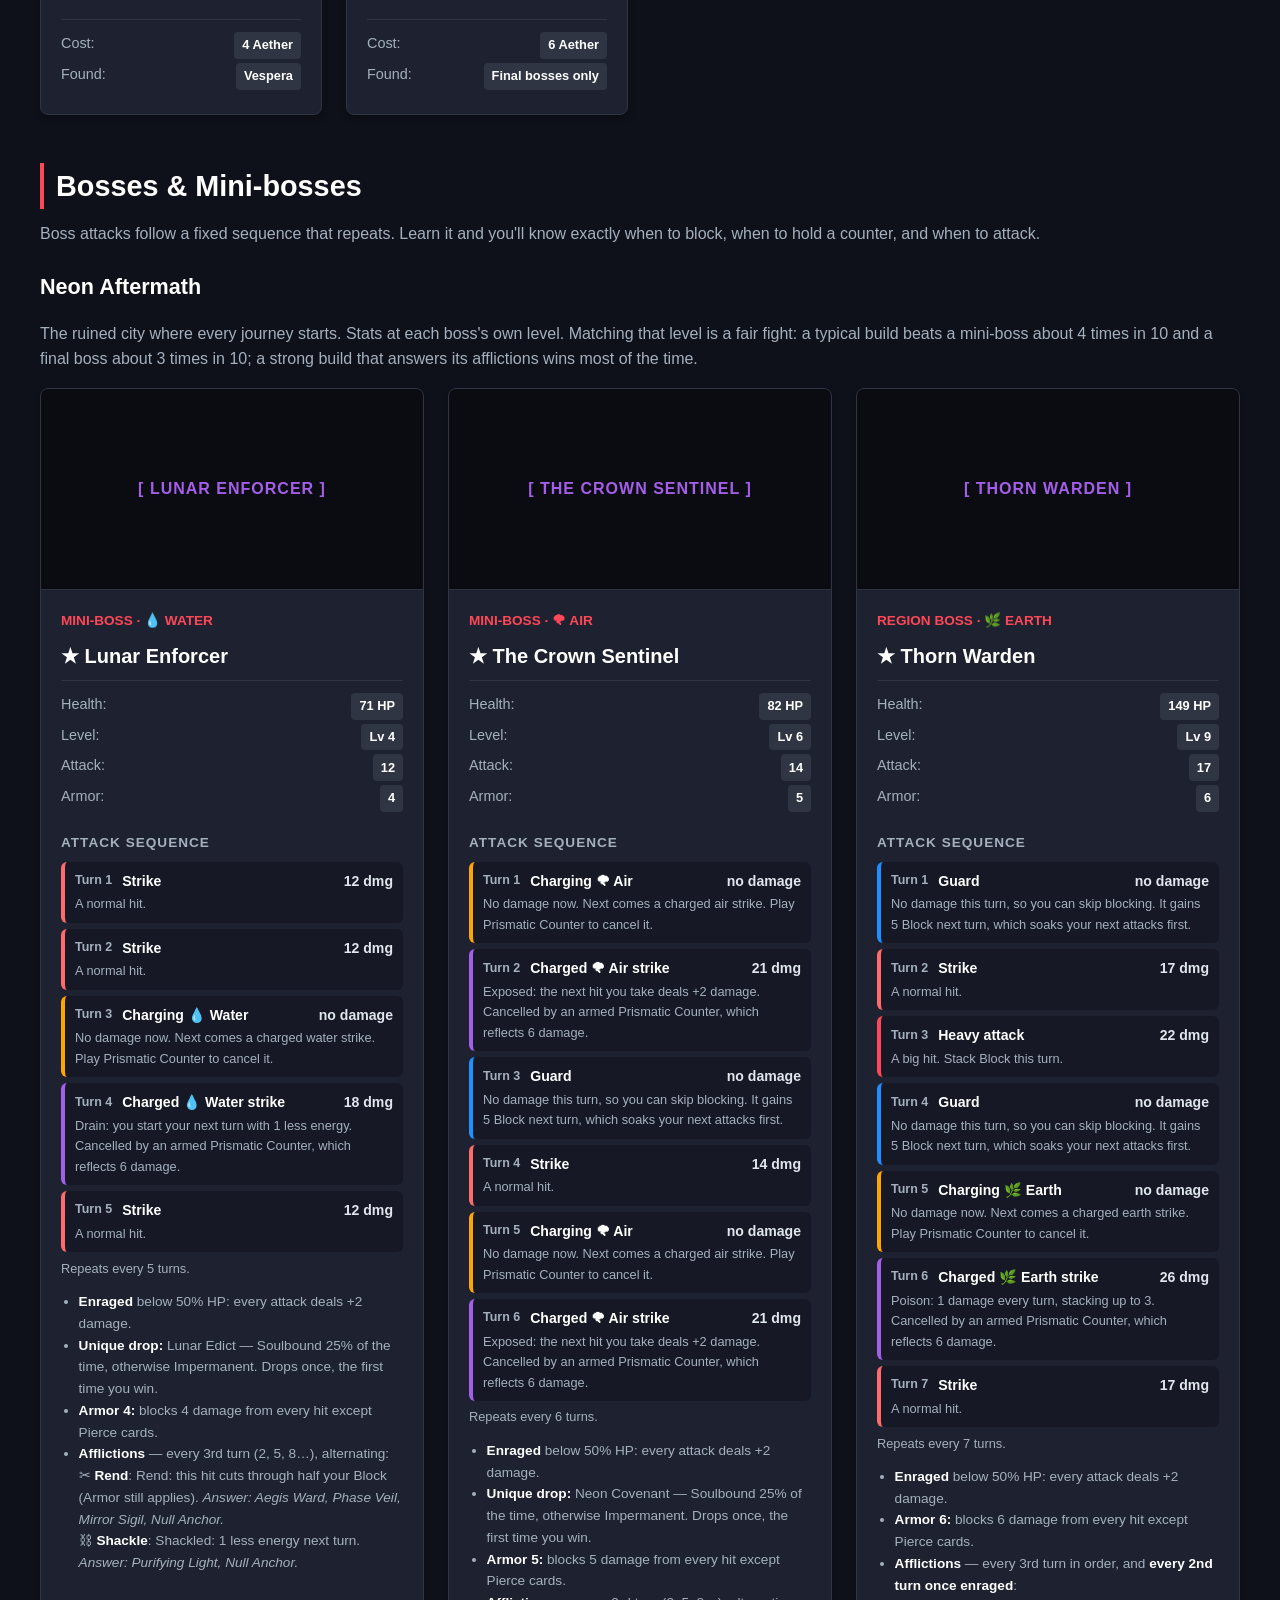
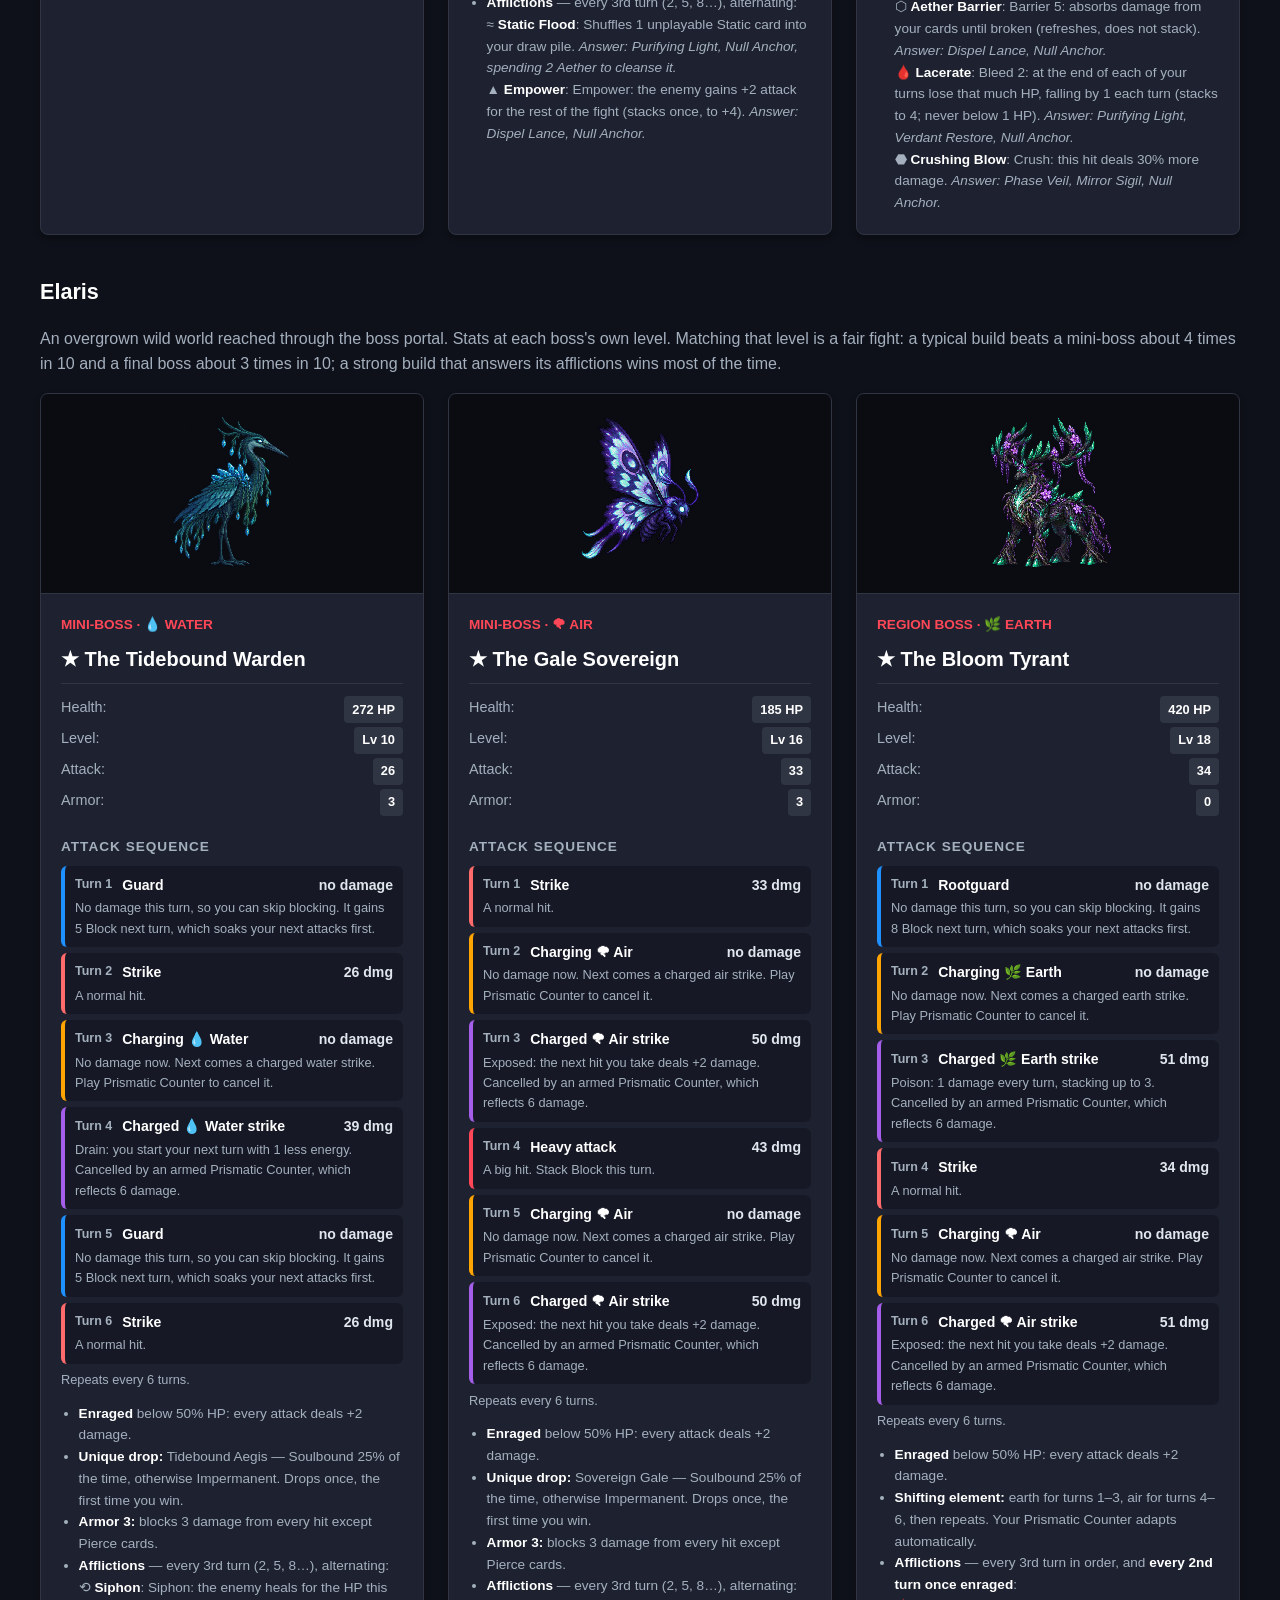
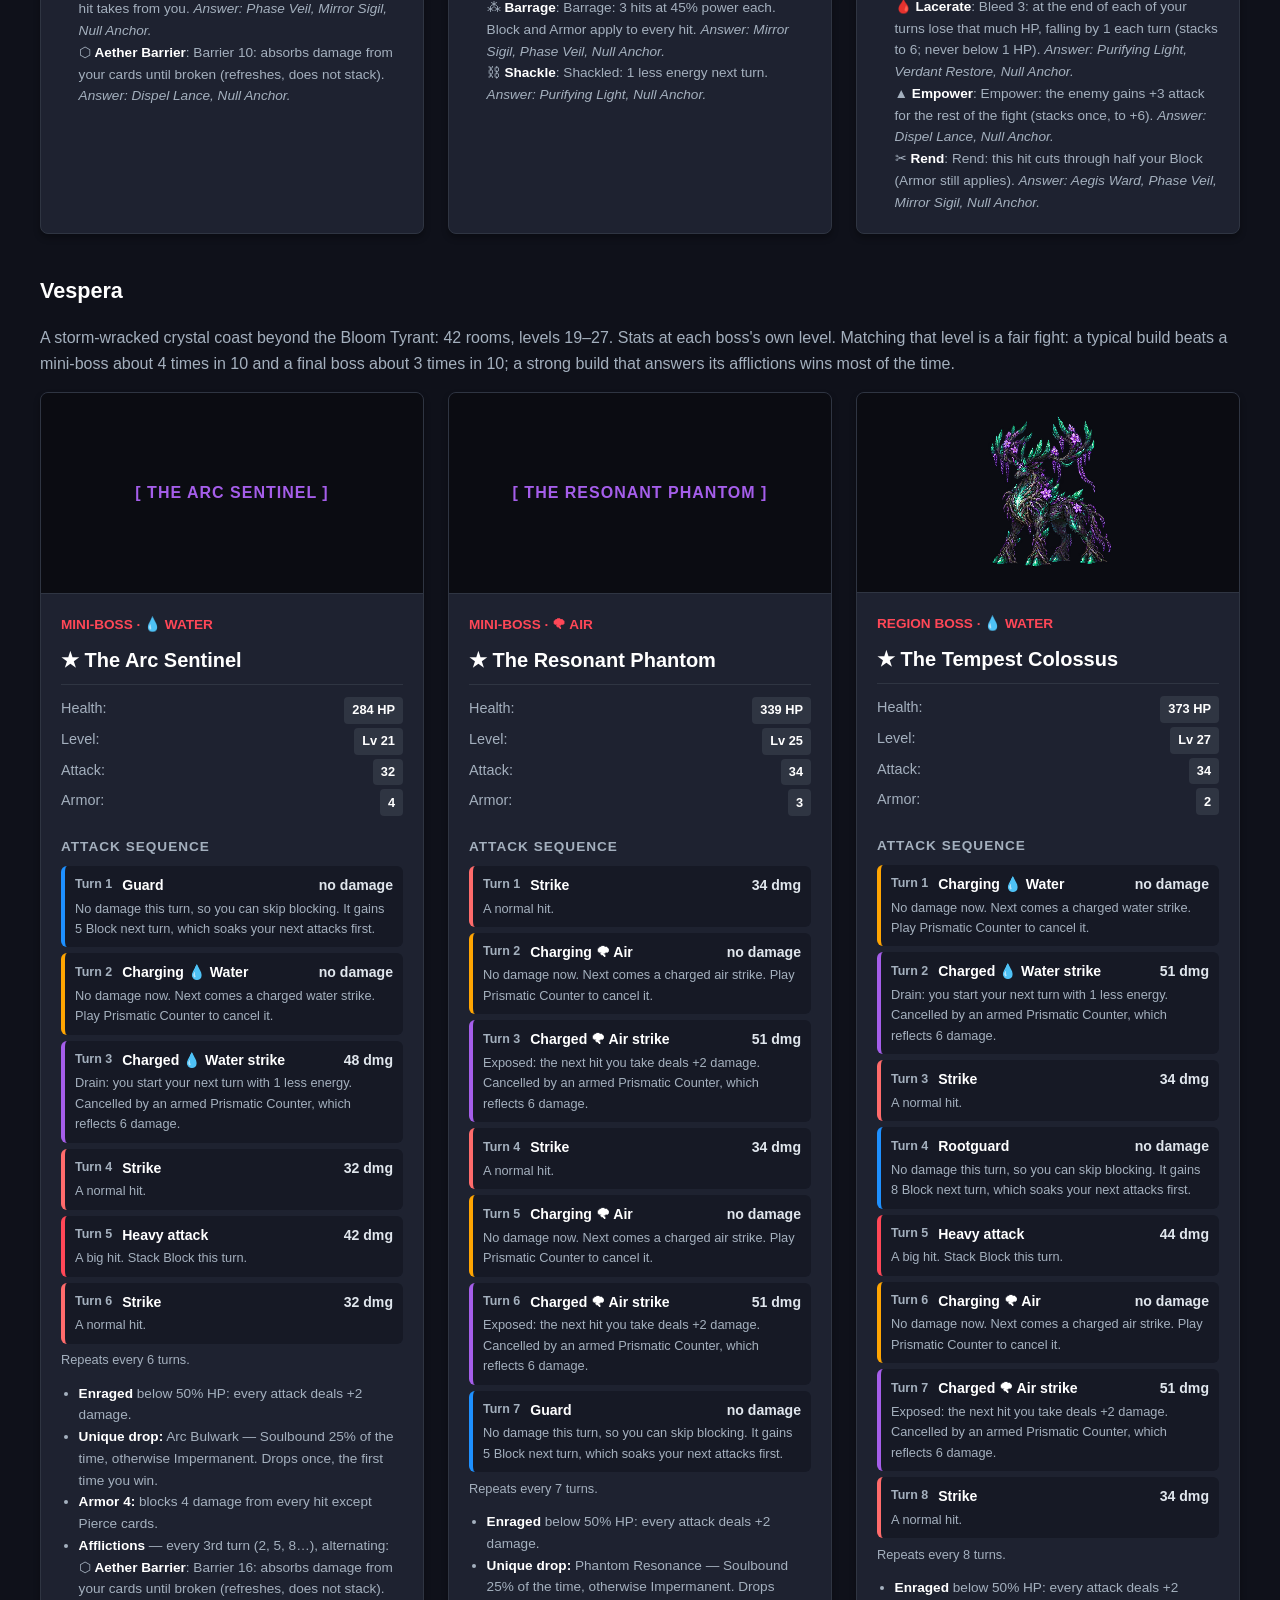
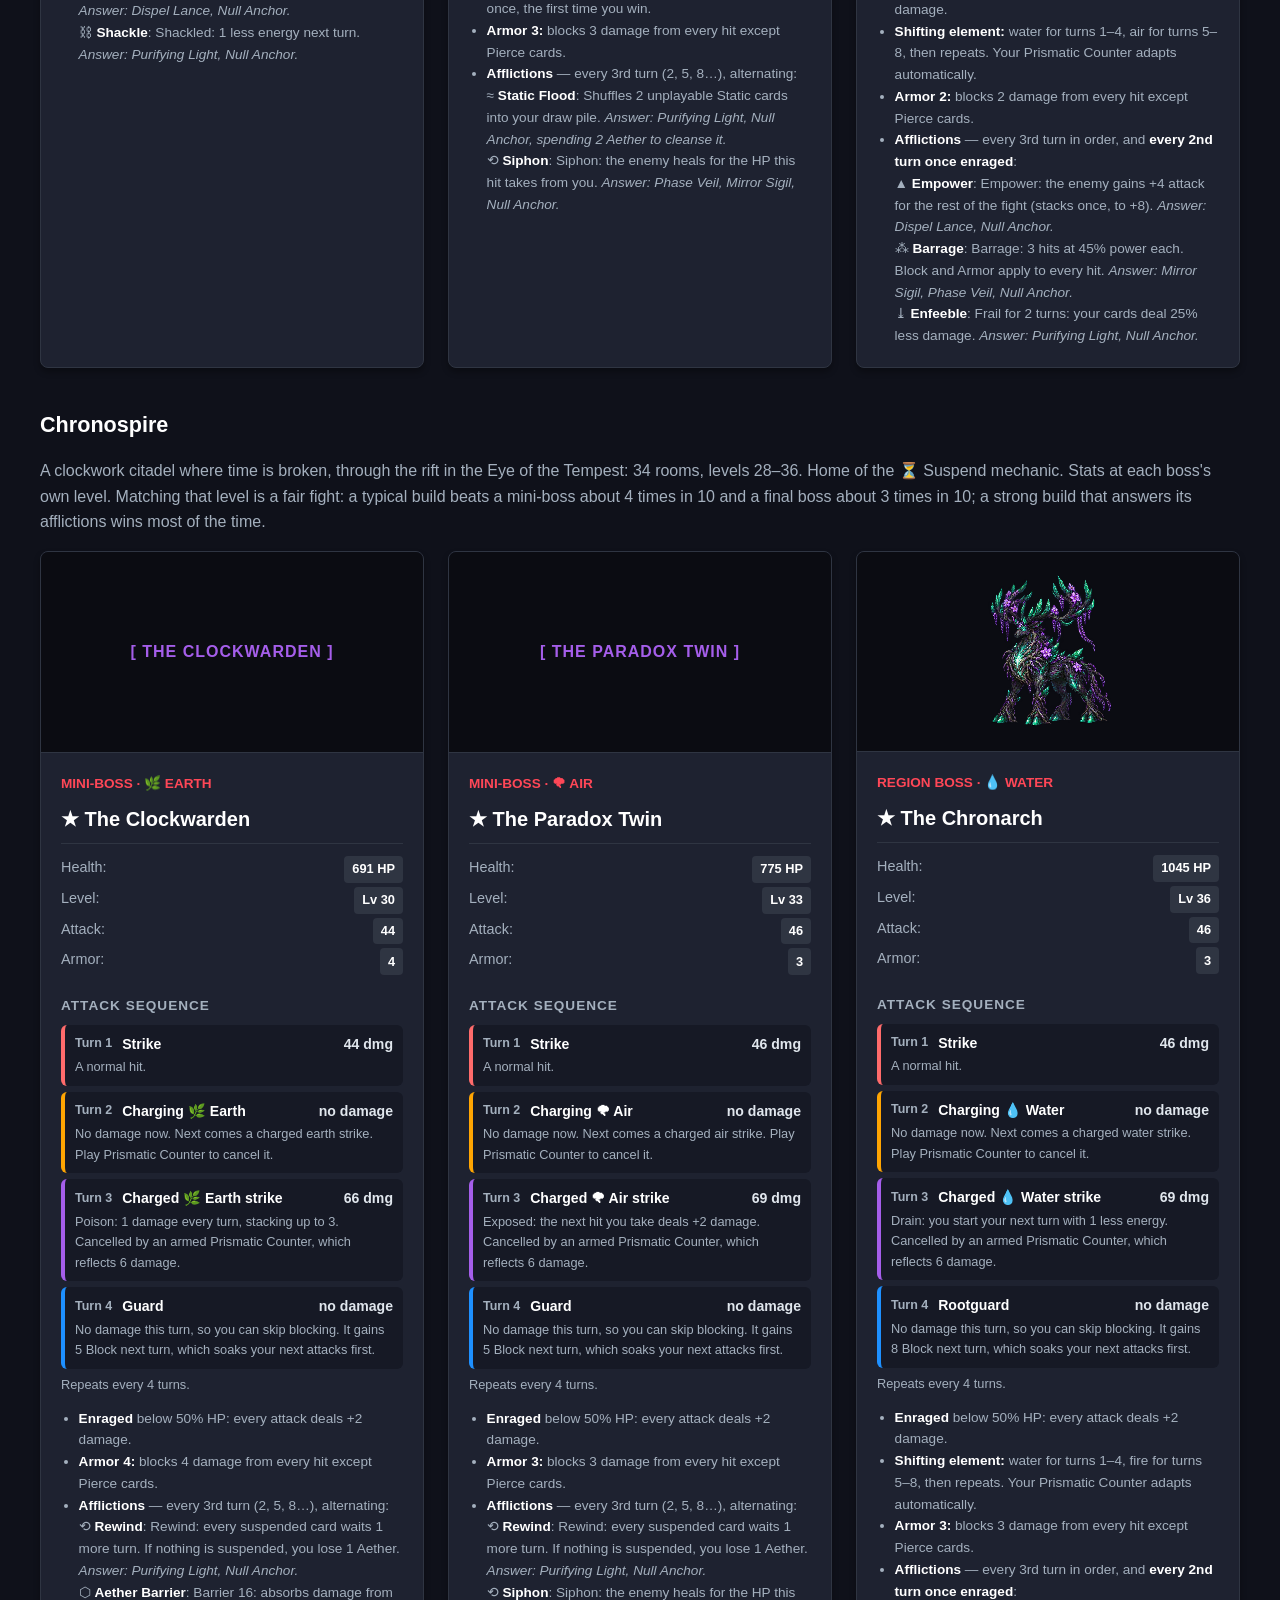
==== commit f3495b8d: "Complete tracked card art upgrades" ====
--- a/compendium.html
+++ b/compendium.html
@@ -246,7 +246,7 @@
          read from the running game (see loadGameData below), because
          expansion.js / encounter-depth.js depend on the game's own globals
          and crashed here, silently dropping 10 of the 23 cards. -->
-    <script src="assets/cards.js?v=art-20261017" onerror="console.warn('assets/cards.js not found')"></script>
+    <script src="assets/cards.js?v=art-20261017b" onerror="console.warn('assets/cards.js not found')"></script>
 </head>
 <body>
 
@@ -310,7 +310,7 @@
         function loadGameData() {
             return new Promise(resolve => {
                 const frame = document.createElement('iframe');
-                frame.src = 'index.html?v=art-20261017';
+                frame.src = 'index.html?v=art-20261017b';
                 frame.setAttribute('aria-hidden', 'true');
                 frame.tabIndex = -1;
                 frame.style.cssText = 'position:absolute;width:1px;height:1px;border:0;opacity:0;pointer-events:none;left:-9999px';
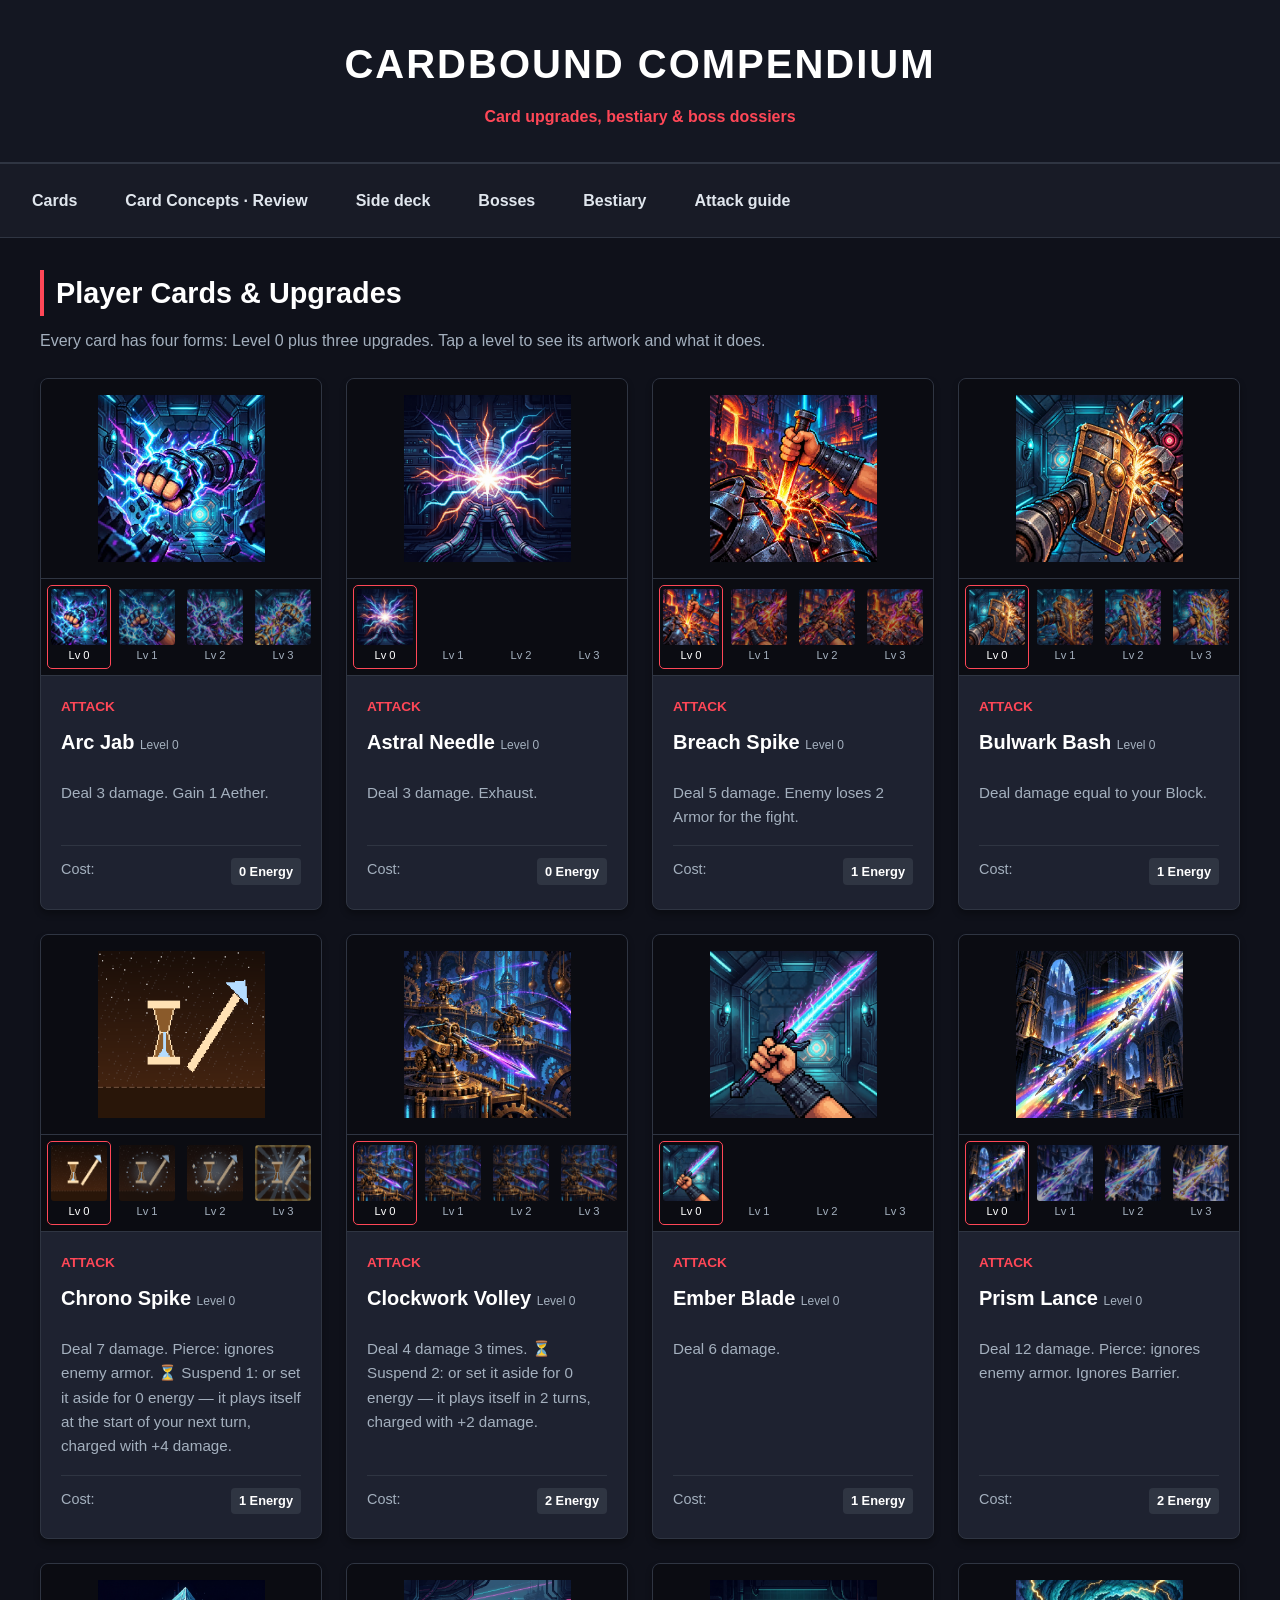
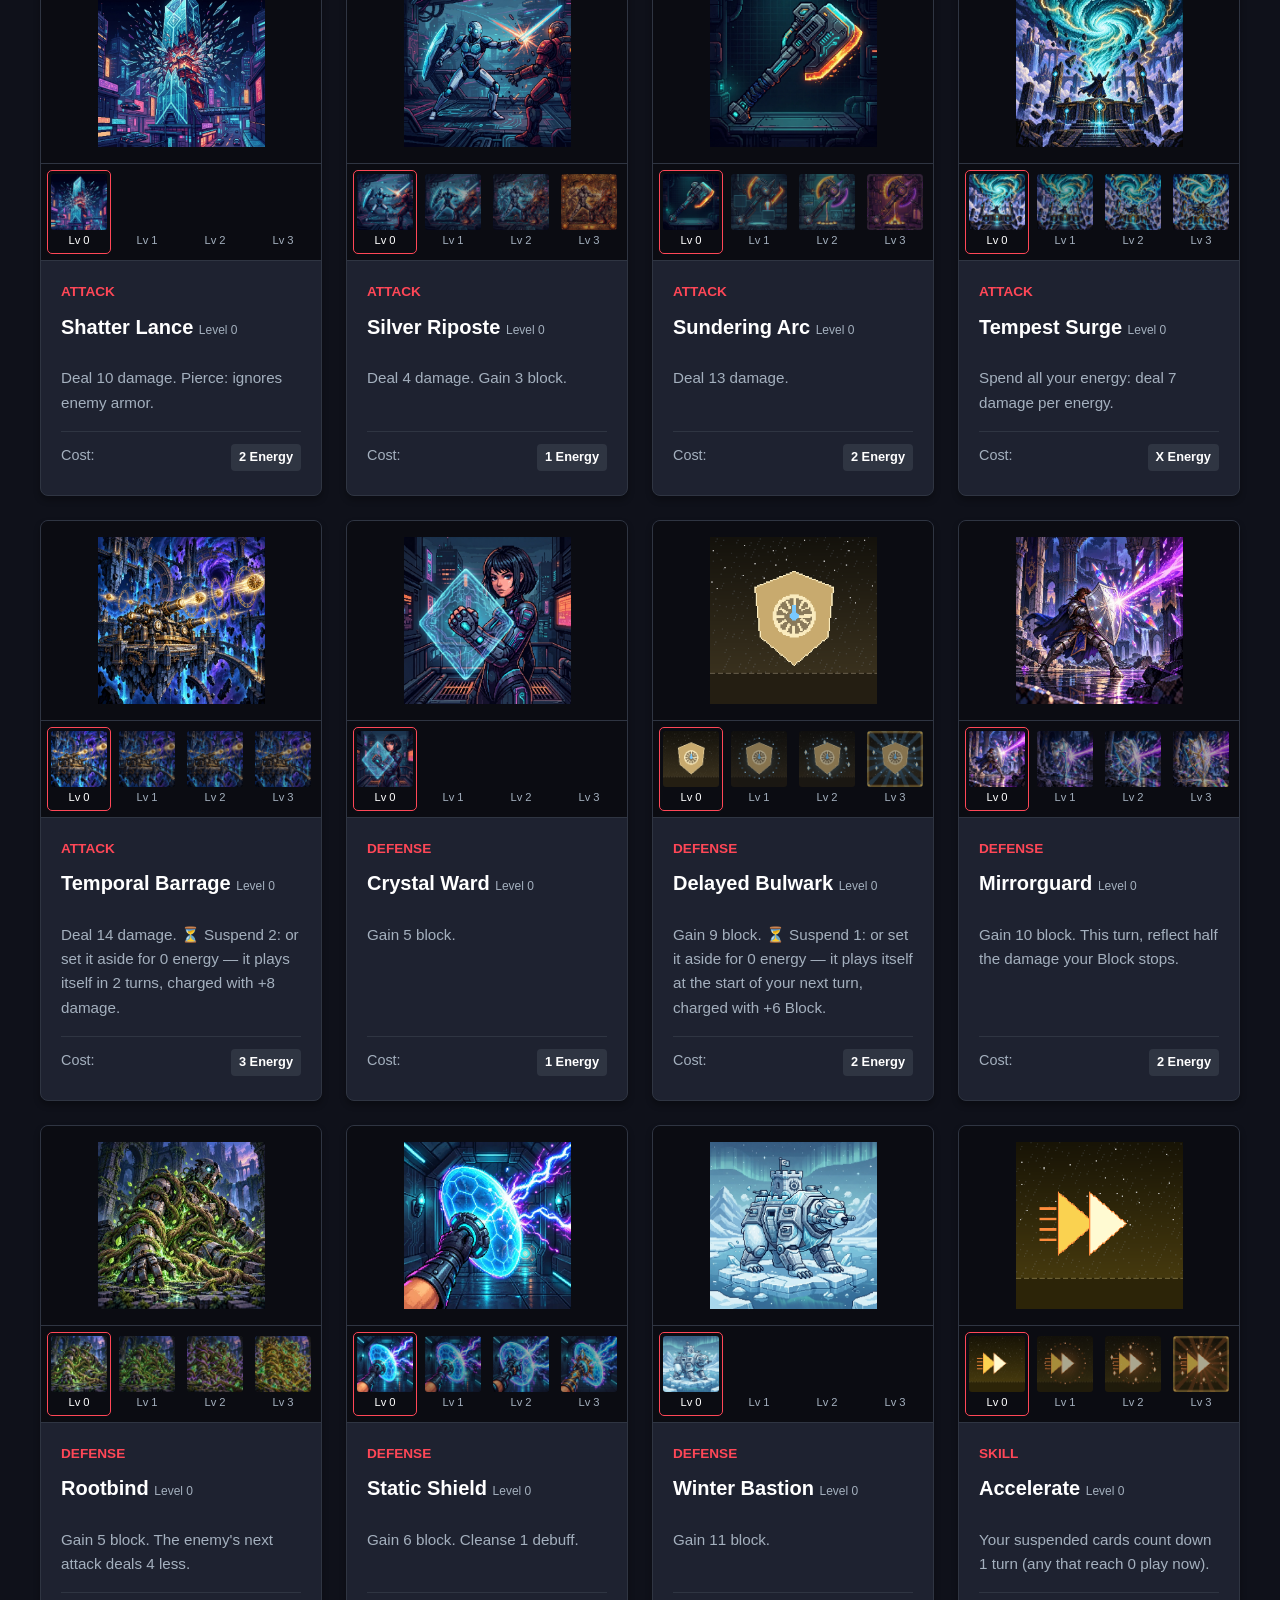
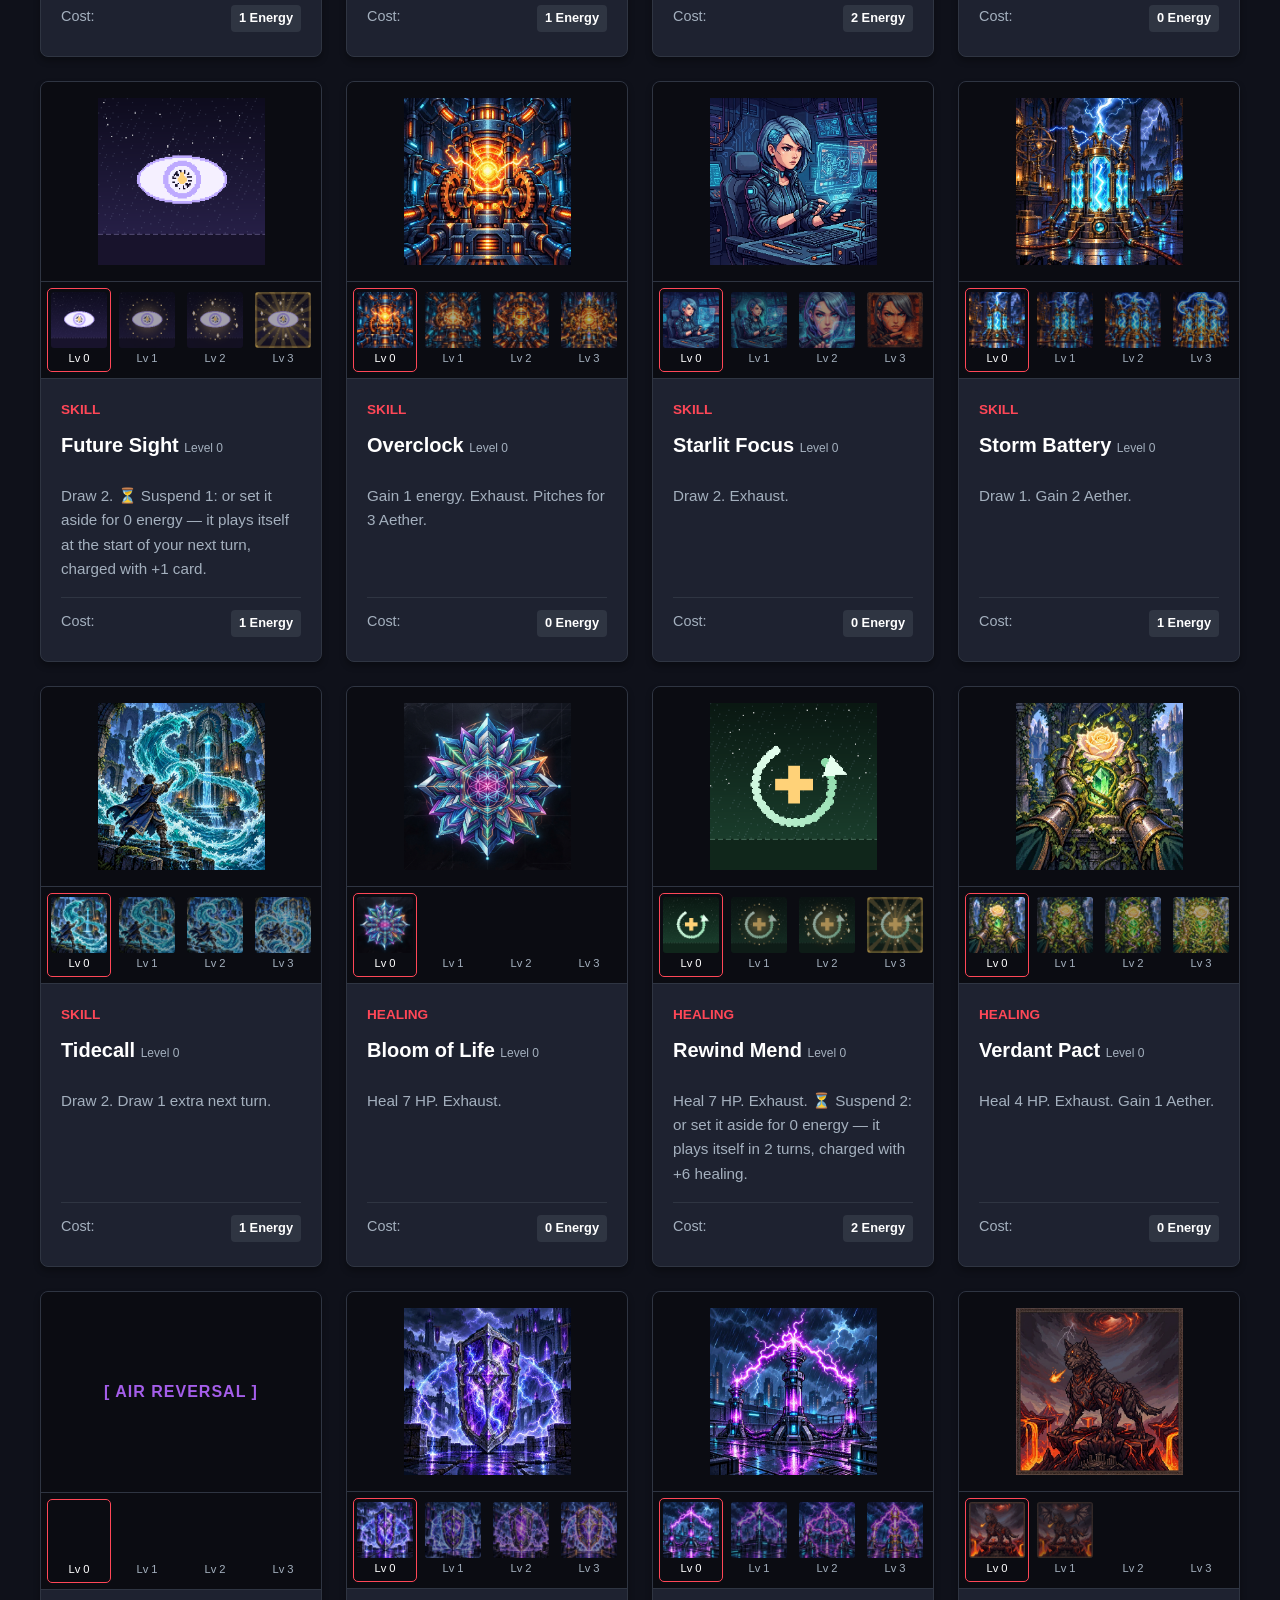
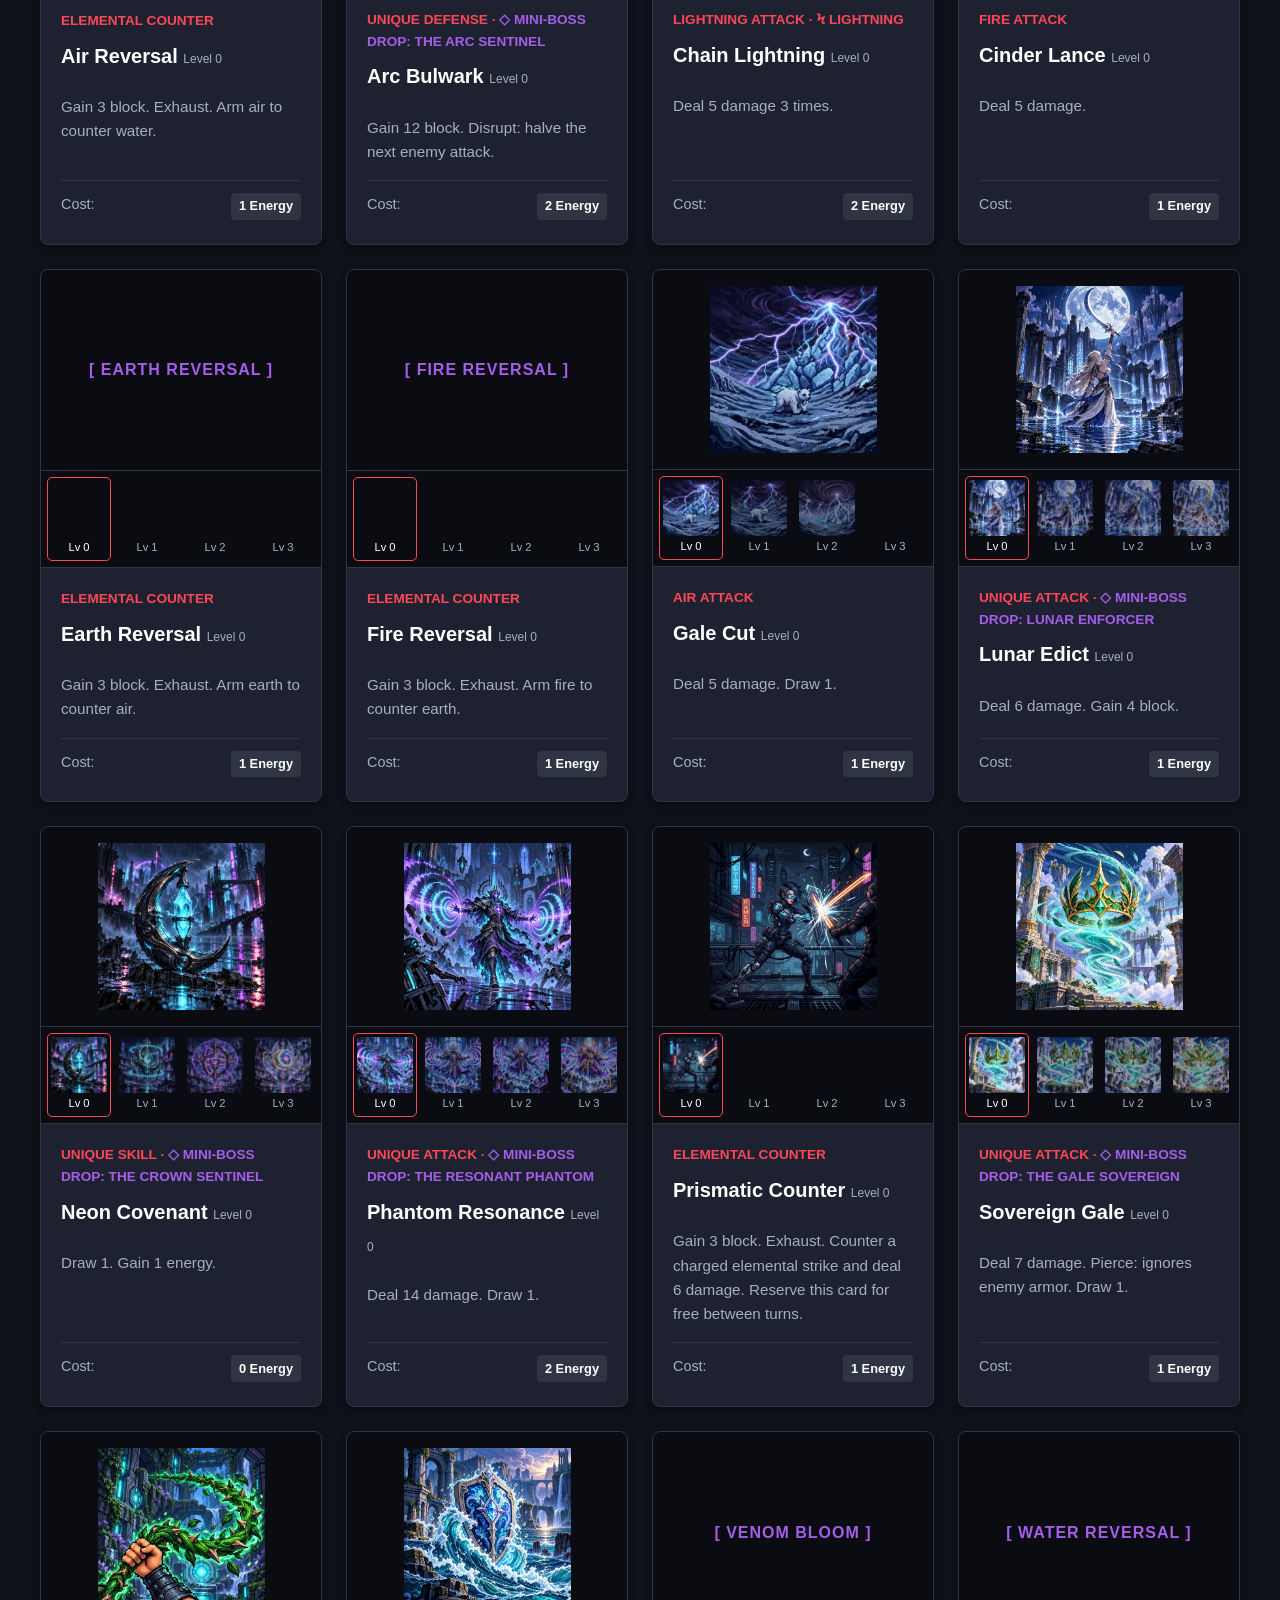
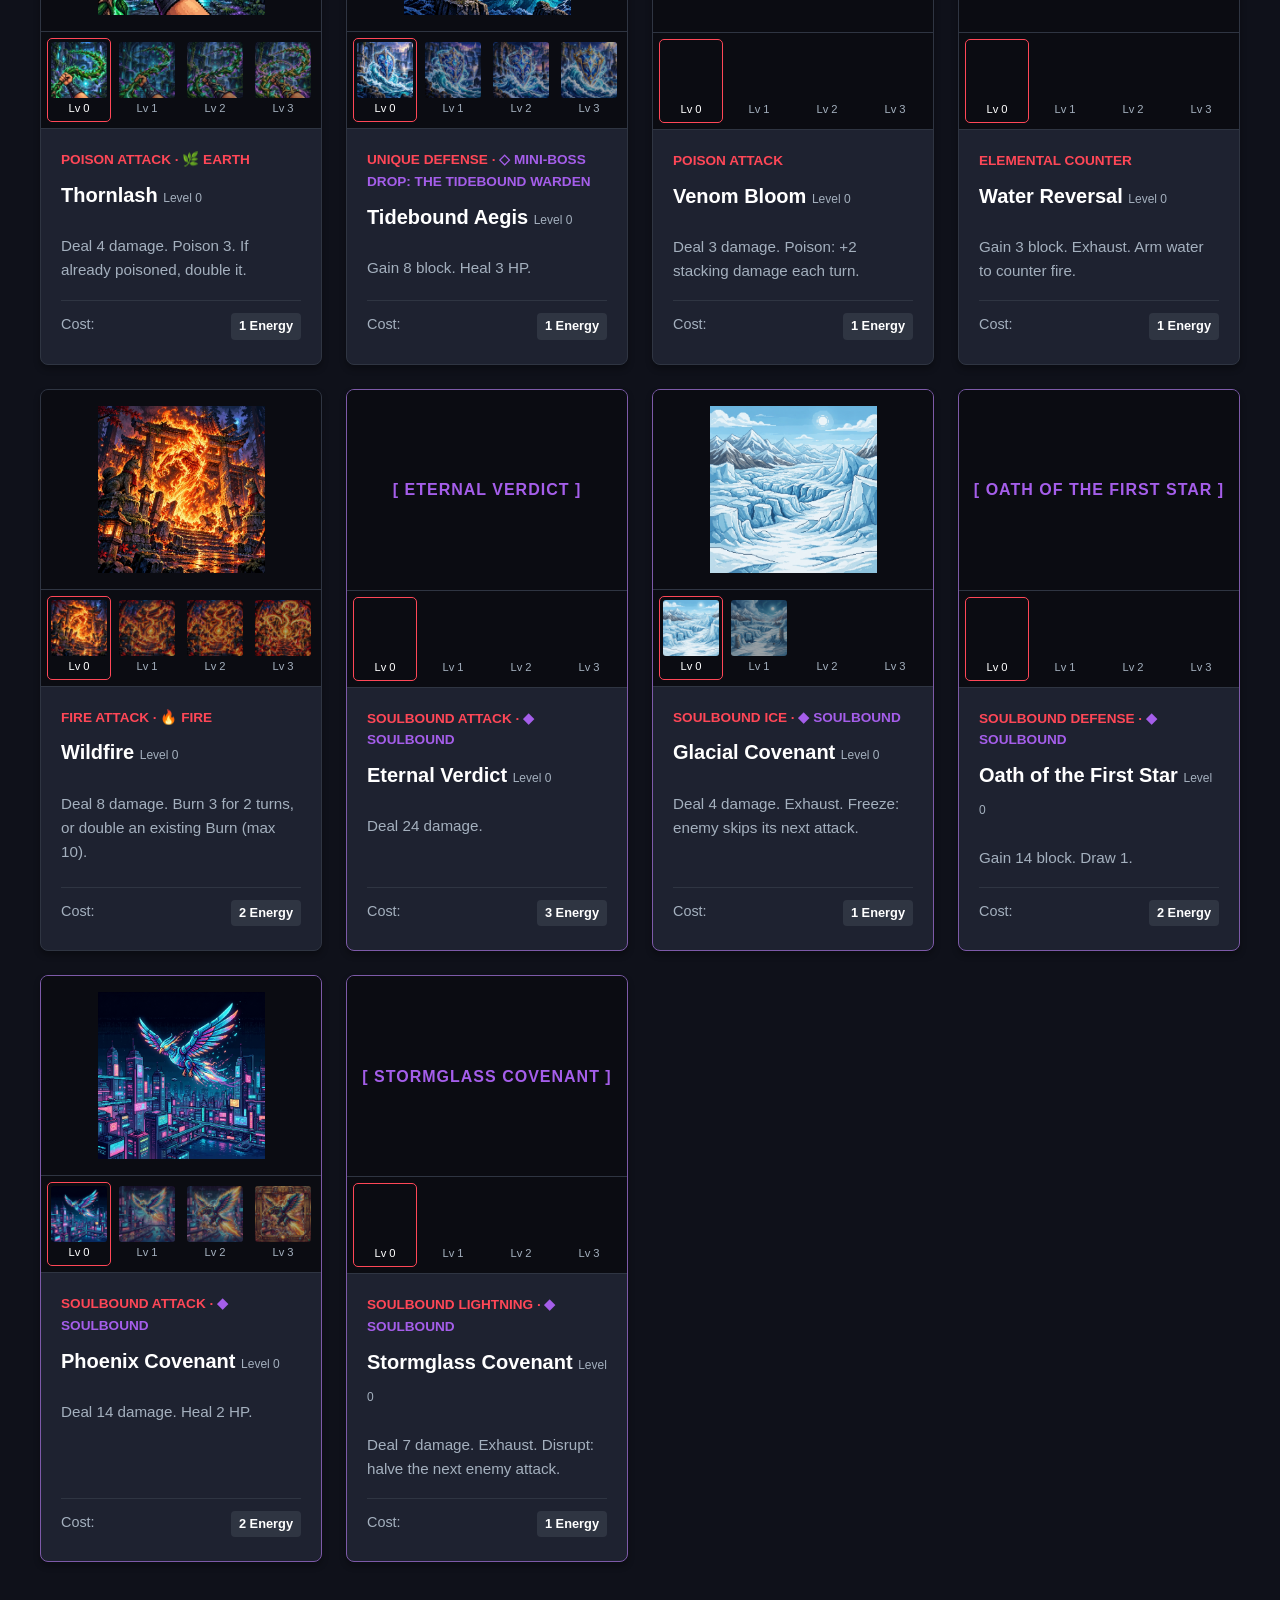
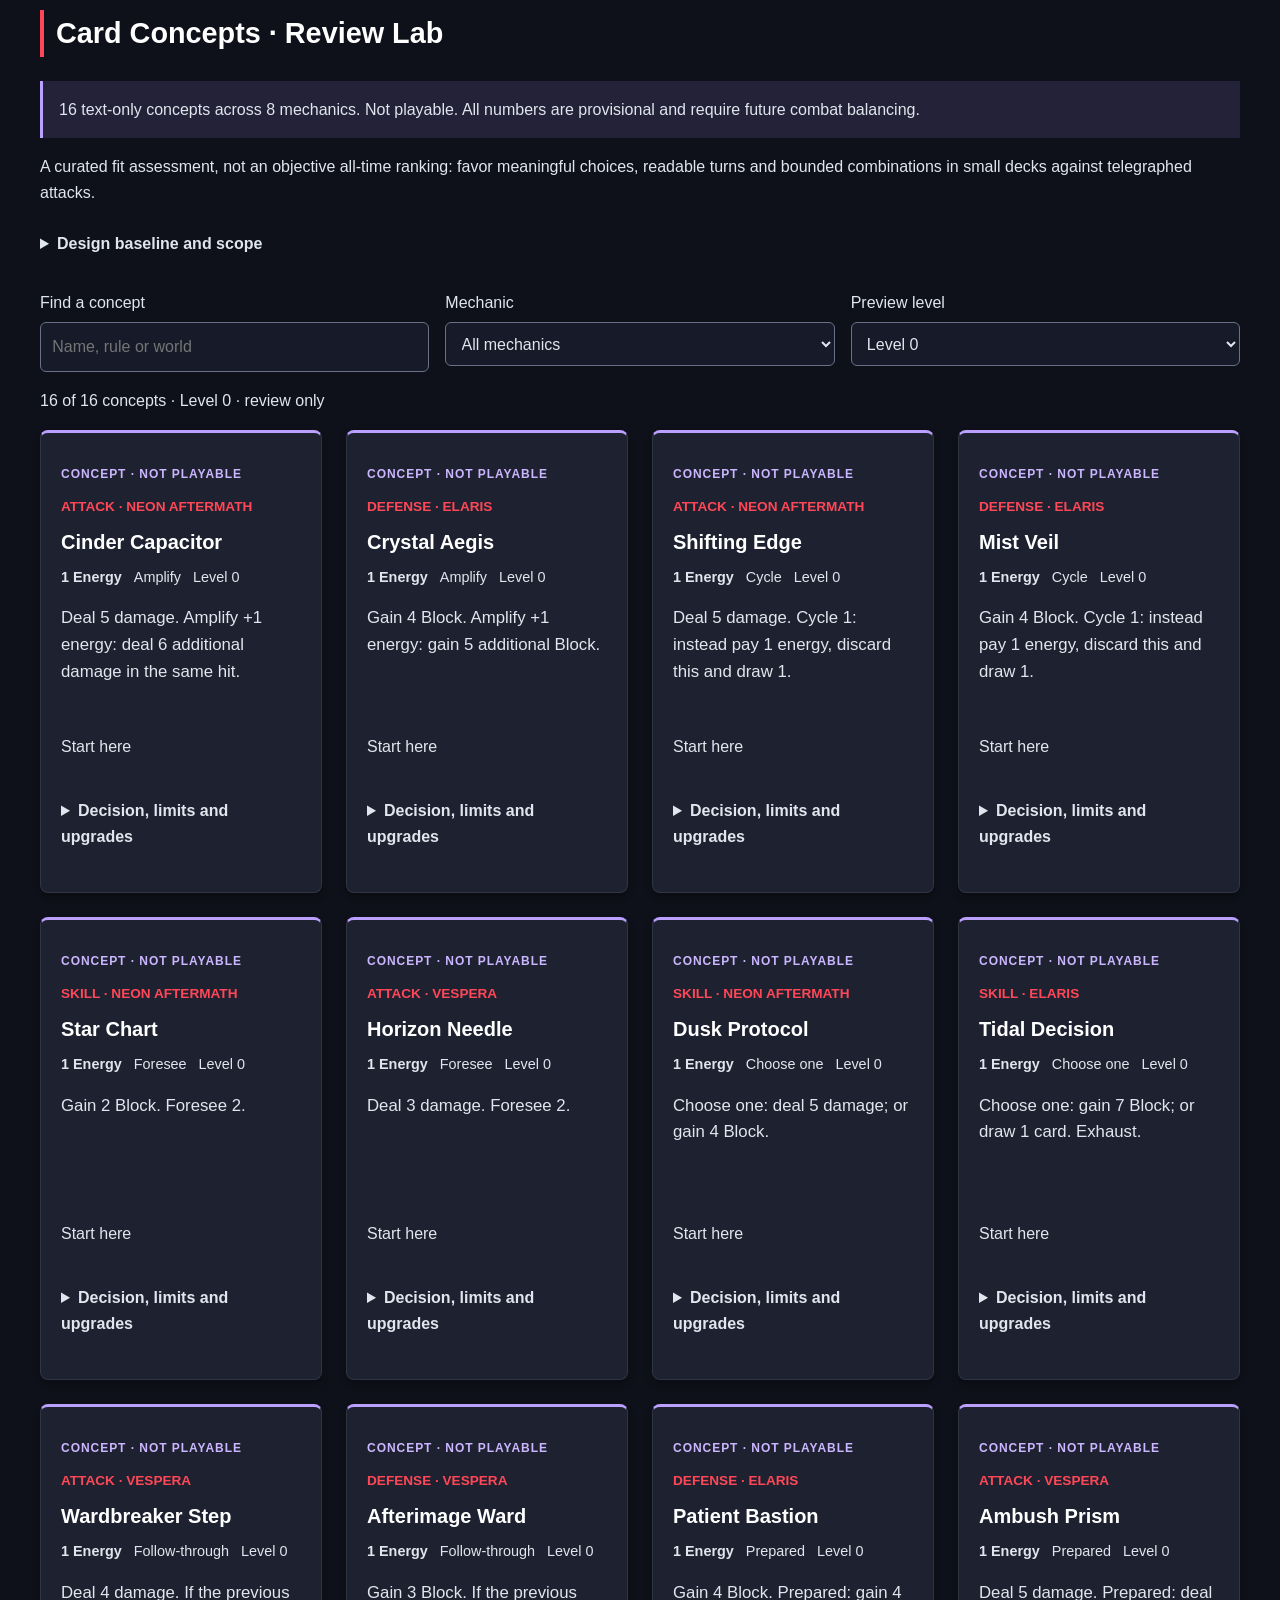
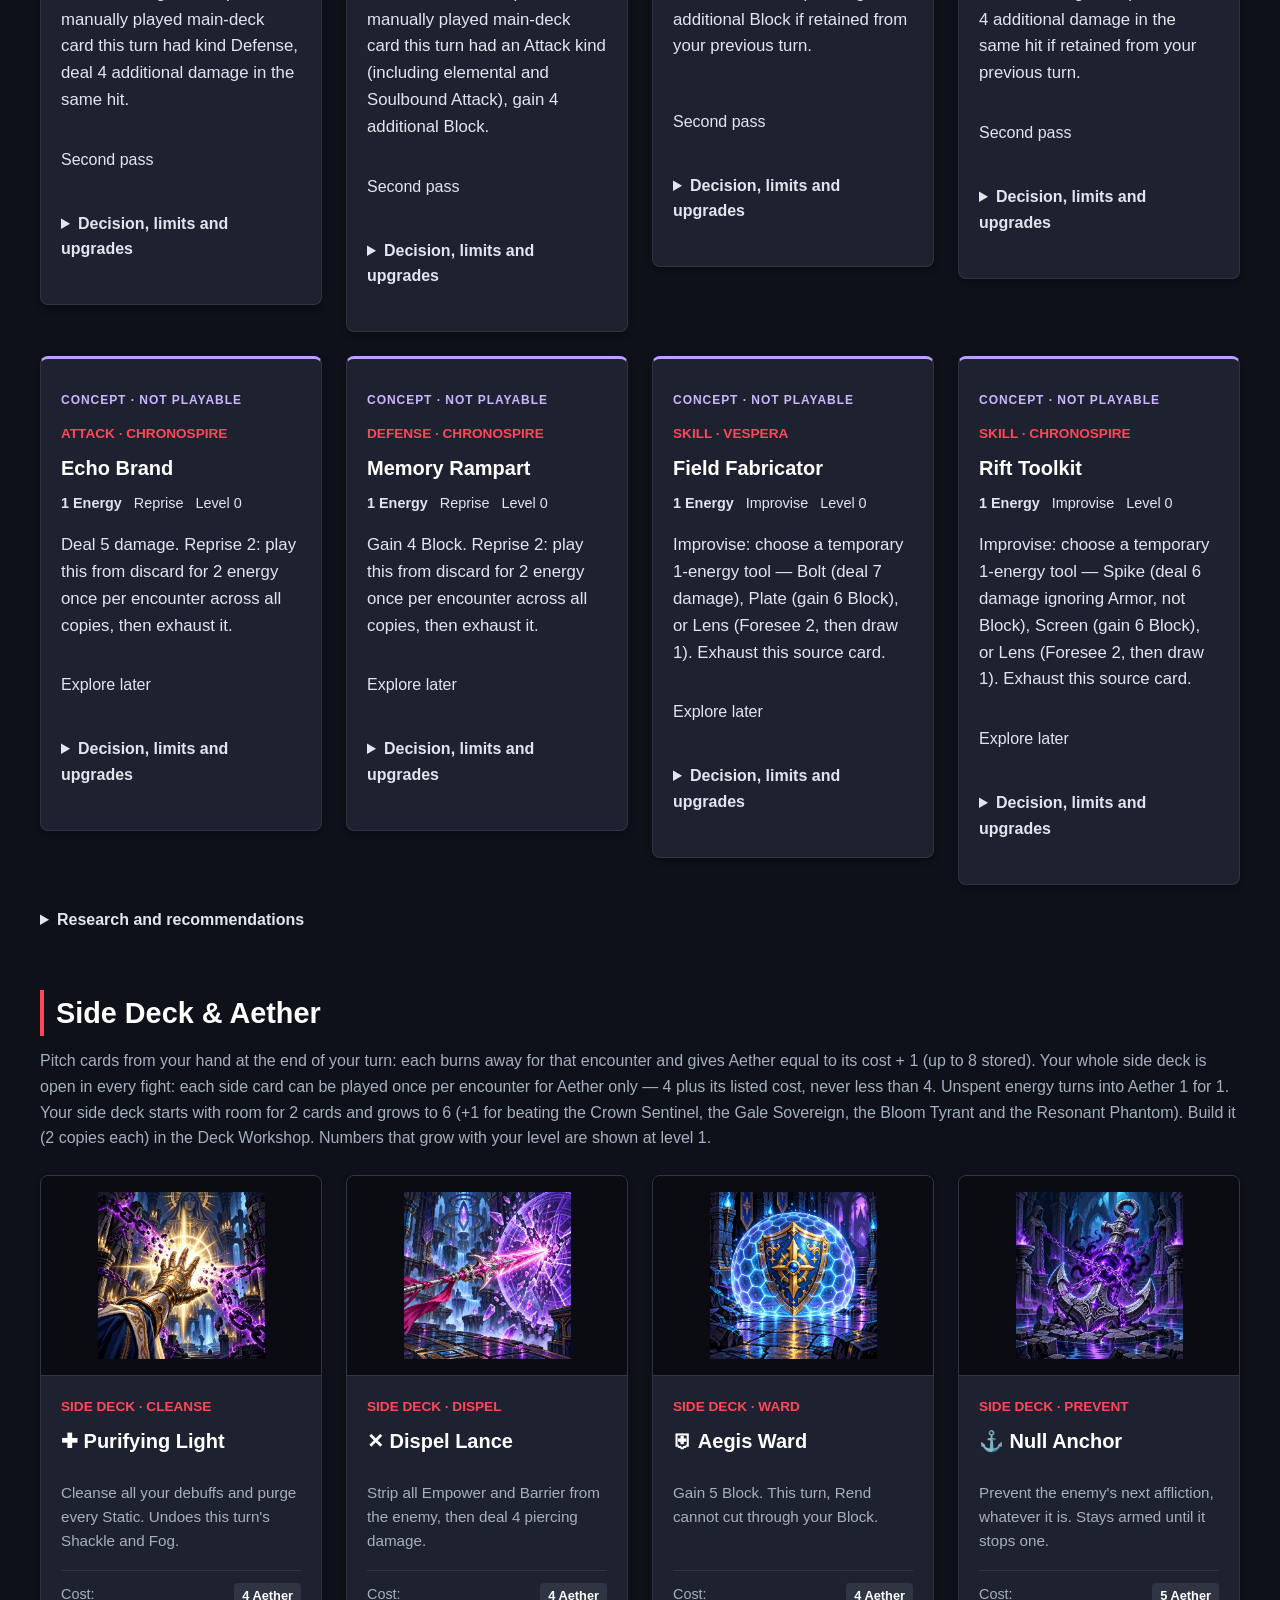
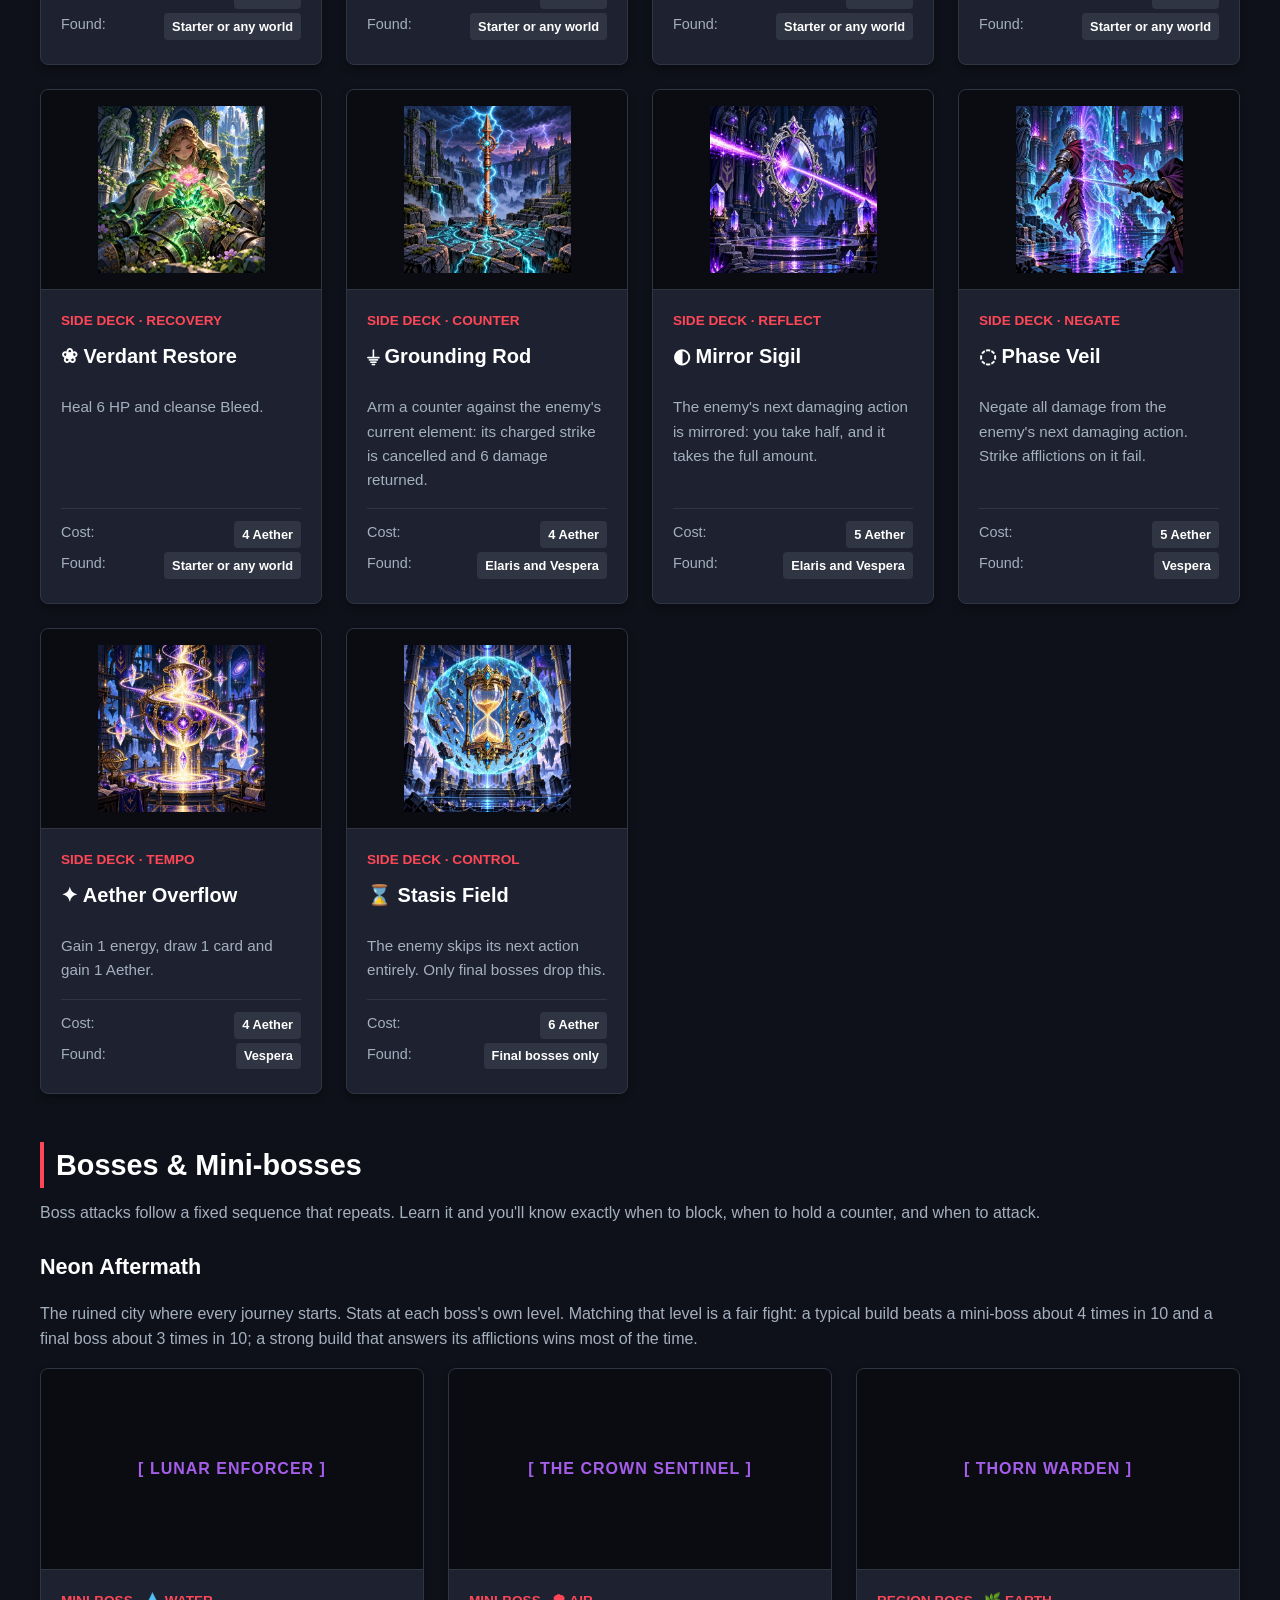
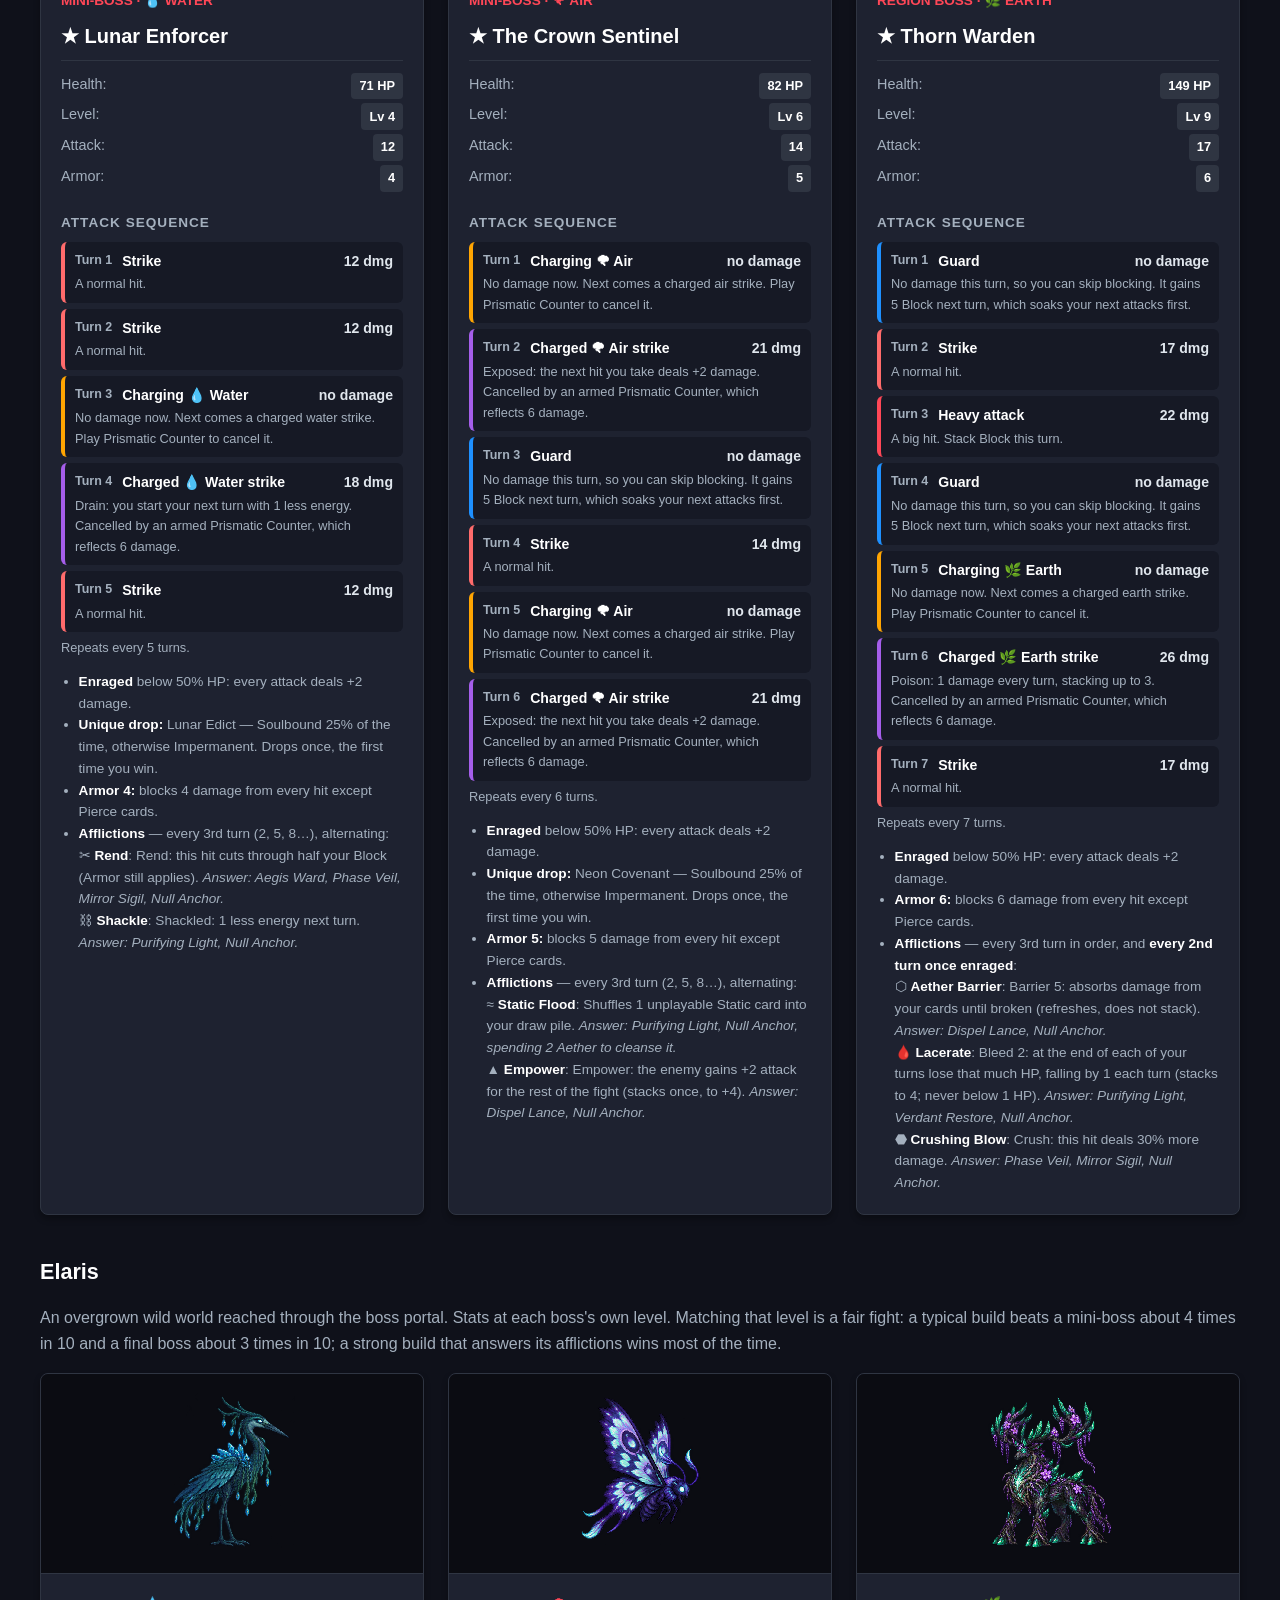
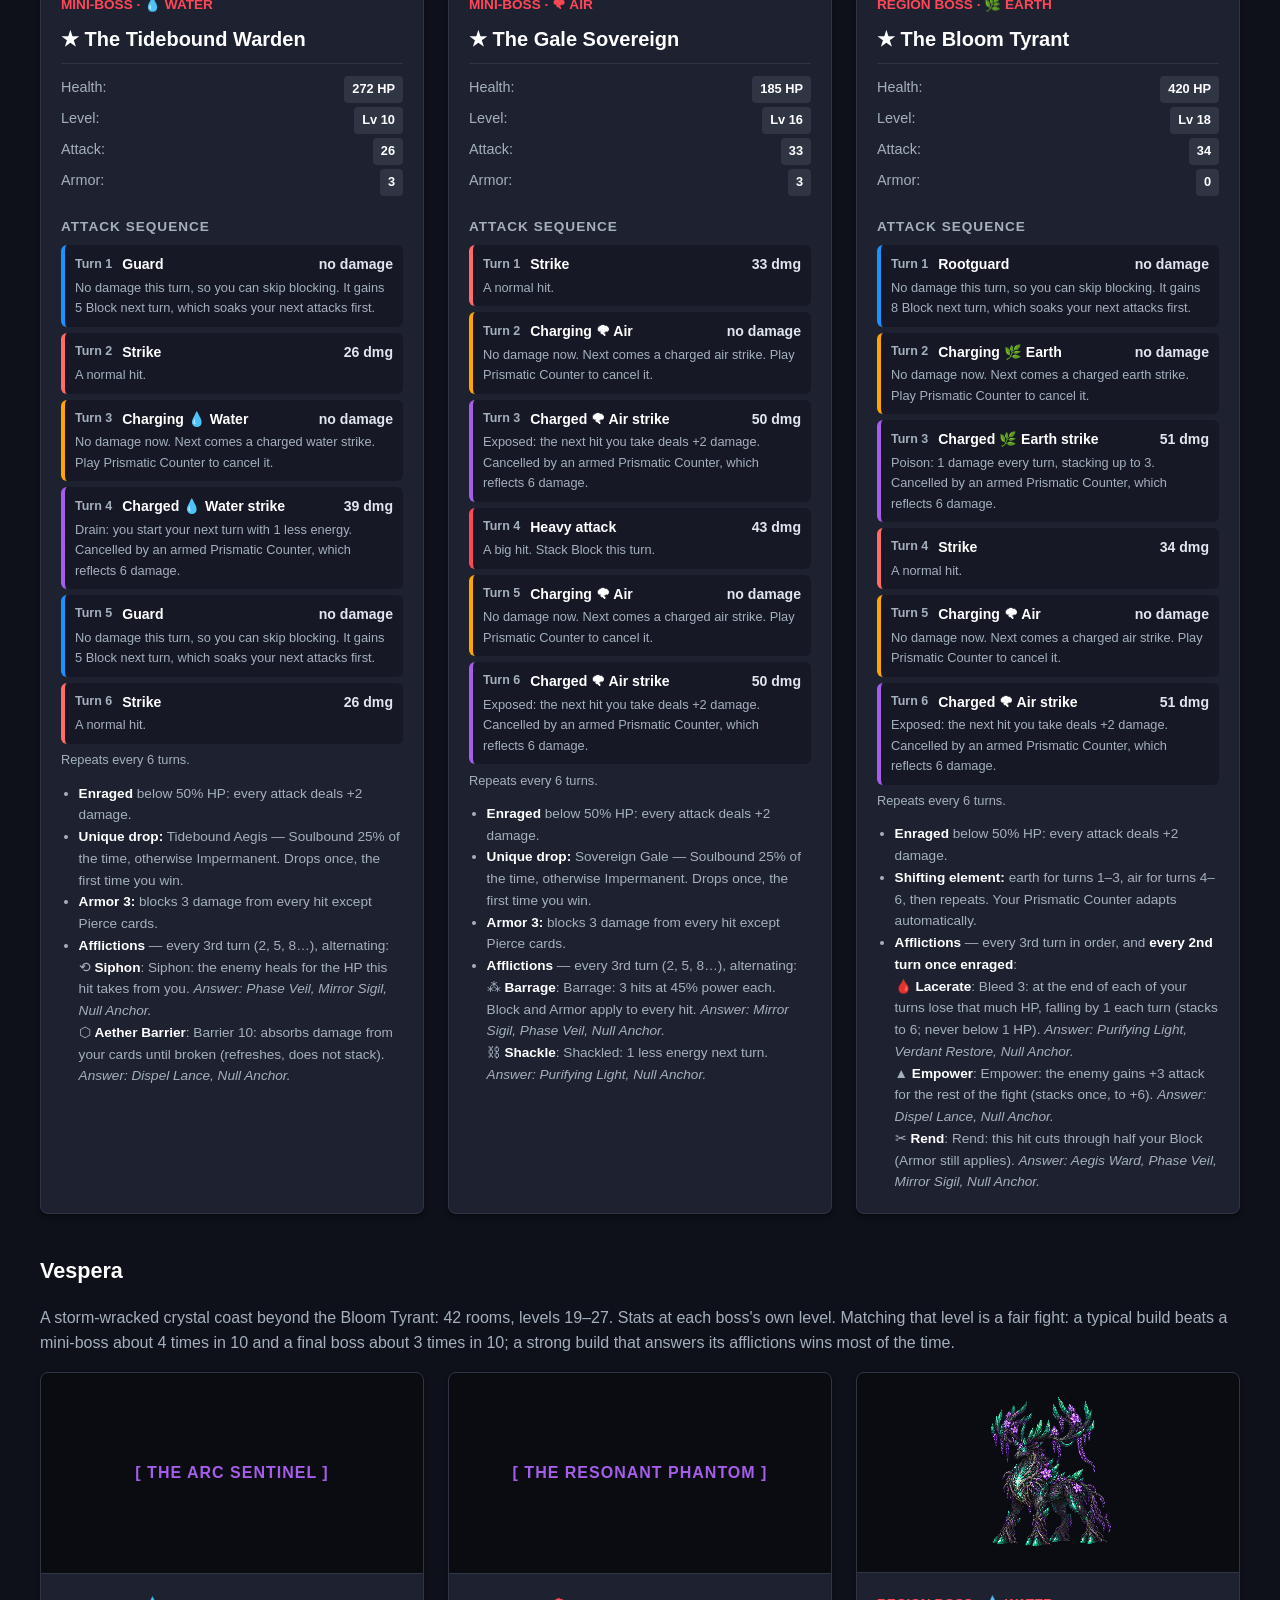
==== commit 20c1aa0d: "Add review-only card concept lab to compendium" ====
--- a/compendium.html
+++ b/compendium.html
@@ -247,6 +247,8 @@
          expansion.js / encounter-depth.js depend on the game's own globals
          and crashed here, silently dropping 10 of the 23 cards. -->
     <script src="assets/cards.js?v=art-20261017b" onerror="console.warn('assets/cards.js not found')"></script>
+<link rel="stylesheet" href="assets/concepts/compendium.css?v=concepts-20261018">
+<script defer src="assets/concepts/compendium.js?v=concepts-20261018"></script>
 </head>
 <body>
 
@@ -257,6 +259,7 @@
 
     <nav>
         <a href="#cards">Cards</a>
+        <a href="#concepts">Card Concepts · Review</a>
         <a href="#side">Side deck</a>
         <a href="#bosses">Bosses</a>
         <a href="#monsters">Bestiary</a>
@@ -271,6 +274,12 @@
             <div class="grid" id="card-grid"></div>
         </section>
 
+        <section id="concepts">
+            <h2>Card Concepts · Review Lab</h2>
+            <div id="concept-lab">Loading text-only concepts…</div>
+            <noscript>Enable JavaScript to browse the concept cards.</noscript>
+        </section>
+
         <section id="side">
             <h2>Side Deck &amp; Aether</h2>
             <p class="lead" id="side-lead">Pitch cards at the end of your turn for Aether, then spend it to play utility counters straight from your side deck (4 Aether minimum).</p>
@@ -296,7 +305,7 @@
     </div>
 
     <footer>
-        <p>Cardbound Compendium &mdash; card and enemy data is read live from the game.</p>
+        <p>Cardbound Compendium &mdash; playable card and enemy data is read live from the game. The Concepts Lab contains separate, unimplemented design proposals.</p>
     </footer>
 
     <script>
--- a/assets/concepts/compendium.css
+++ b/assets/concepts/compendium.css
@@ -0,0 +1,14 @@
+nav{overflow-x:auto;justify-content:flex-start}nav a{flex:0 0 auto}
+#concepts{scroll-margin-top:6rem}#concept-lab a{color:#9bd5ff;overflow-wrap:anywhere}
+.concept-notice{border-left:3px solid #bca0ff;padding:1rem;background:#242238}
+#concept-lab summary{cursor:pointer;font-weight:600;padding:.6rem 0}
+#concept-lab details{margin:.8rem 0}#concept-lab details section{border-top:1px solid #687188;padding-top:.5rem}
+.concept-controls{display:flex;flex-wrap:wrap;gap:1rem;margin-top:1.5rem}
+.concept-controls label{display:flex;flex:1 1 180px;flex-direction:column;gap:.4rem}
+.concept-controls input,.concept-controls select{box-sizing:border-box;width:100%;min-height:44px;padding:.7rem;border:1px solid #687188;border-radius:6px;background:#171b29;color:#e0e6ed;font:inherit}
+#concept-lab :focus-visible{outline:3px solid #a6ddff;outline-offset:3px}
+.concept-grid{align-items:start}.concept-card{border-top:3px solid #bca0ff;min-width:0}
+.concept-status{color:#cbb6ff;font-size:.75rem;font-weight:700;letter-spacing:.08em}
+.concept-meta{display:flex;flex-wrap:wrap;gap:.75rem;align-items:center;font-size:.9rem}
+.concept-rules{font-size:1.05rem;min-height:6rem}
+@media(max-width:420px){.concept-grid{grid-template-columns:minmax(0,1fr)}}
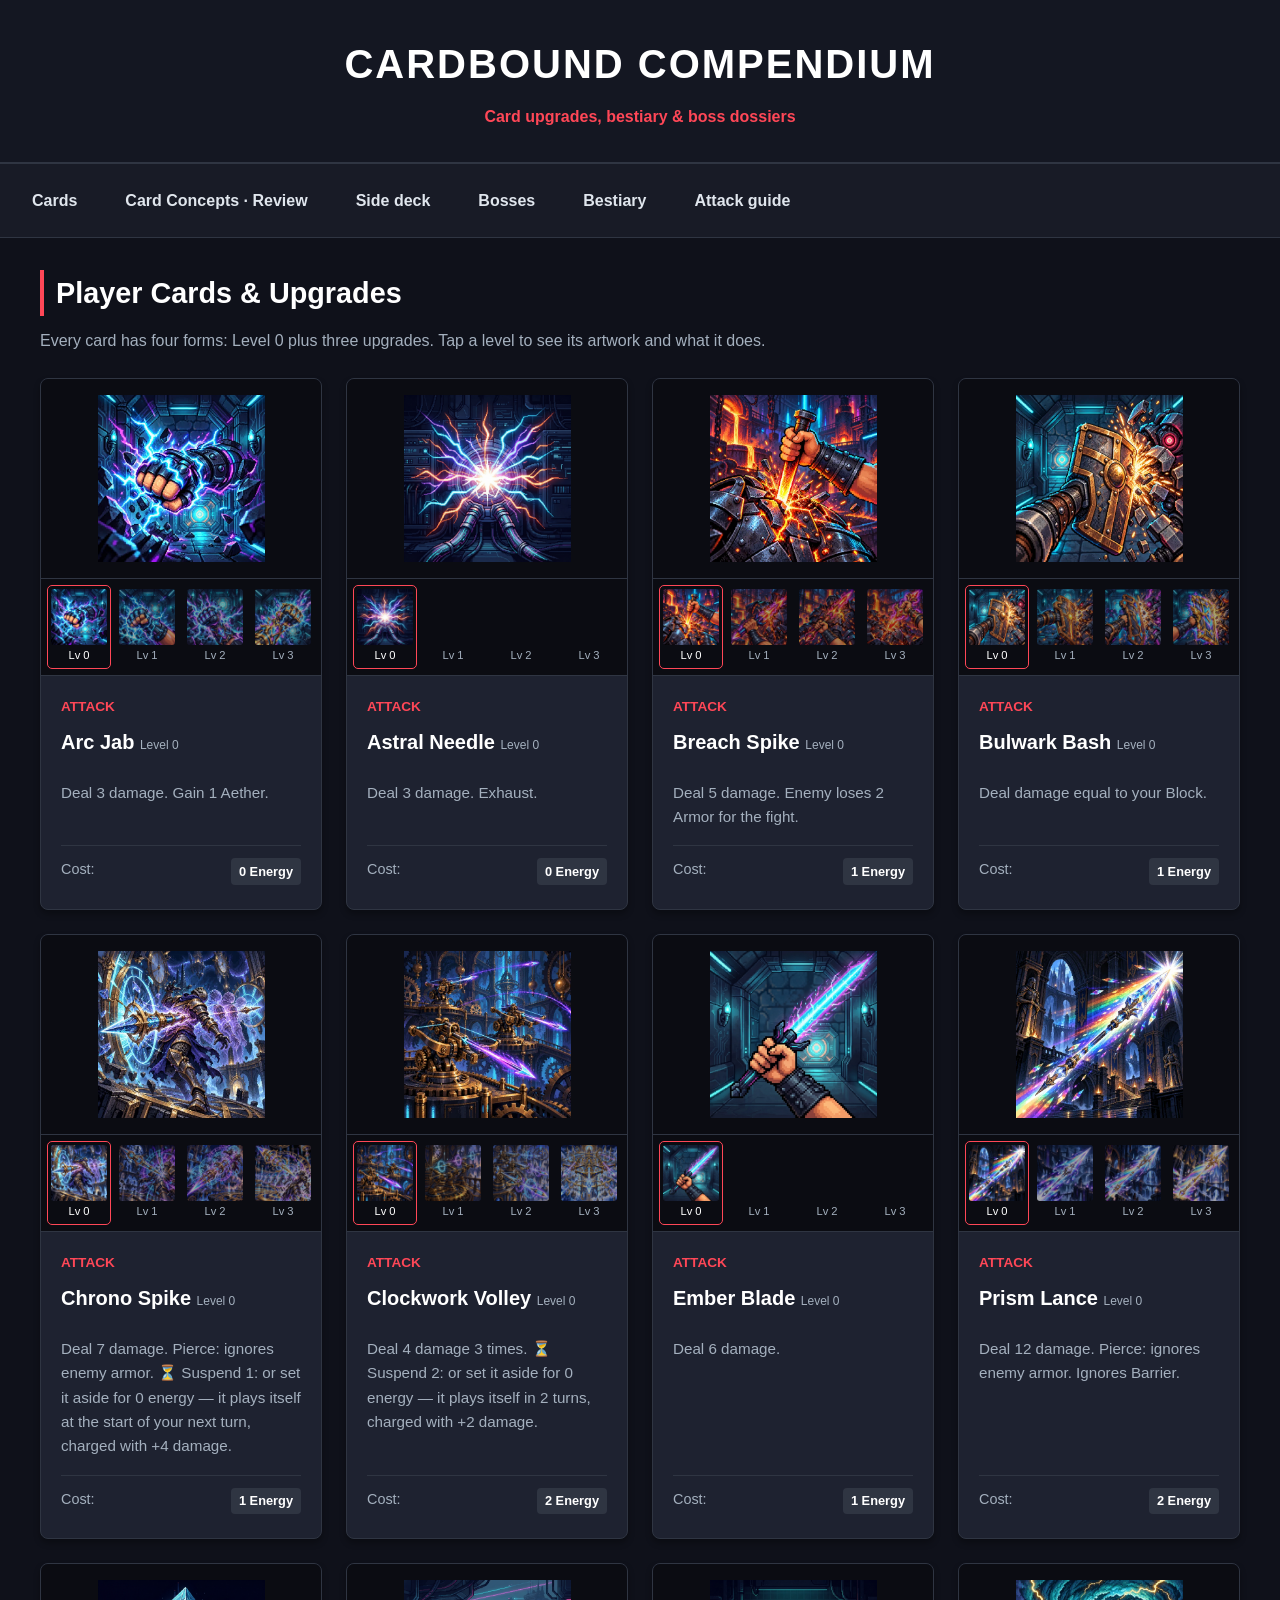
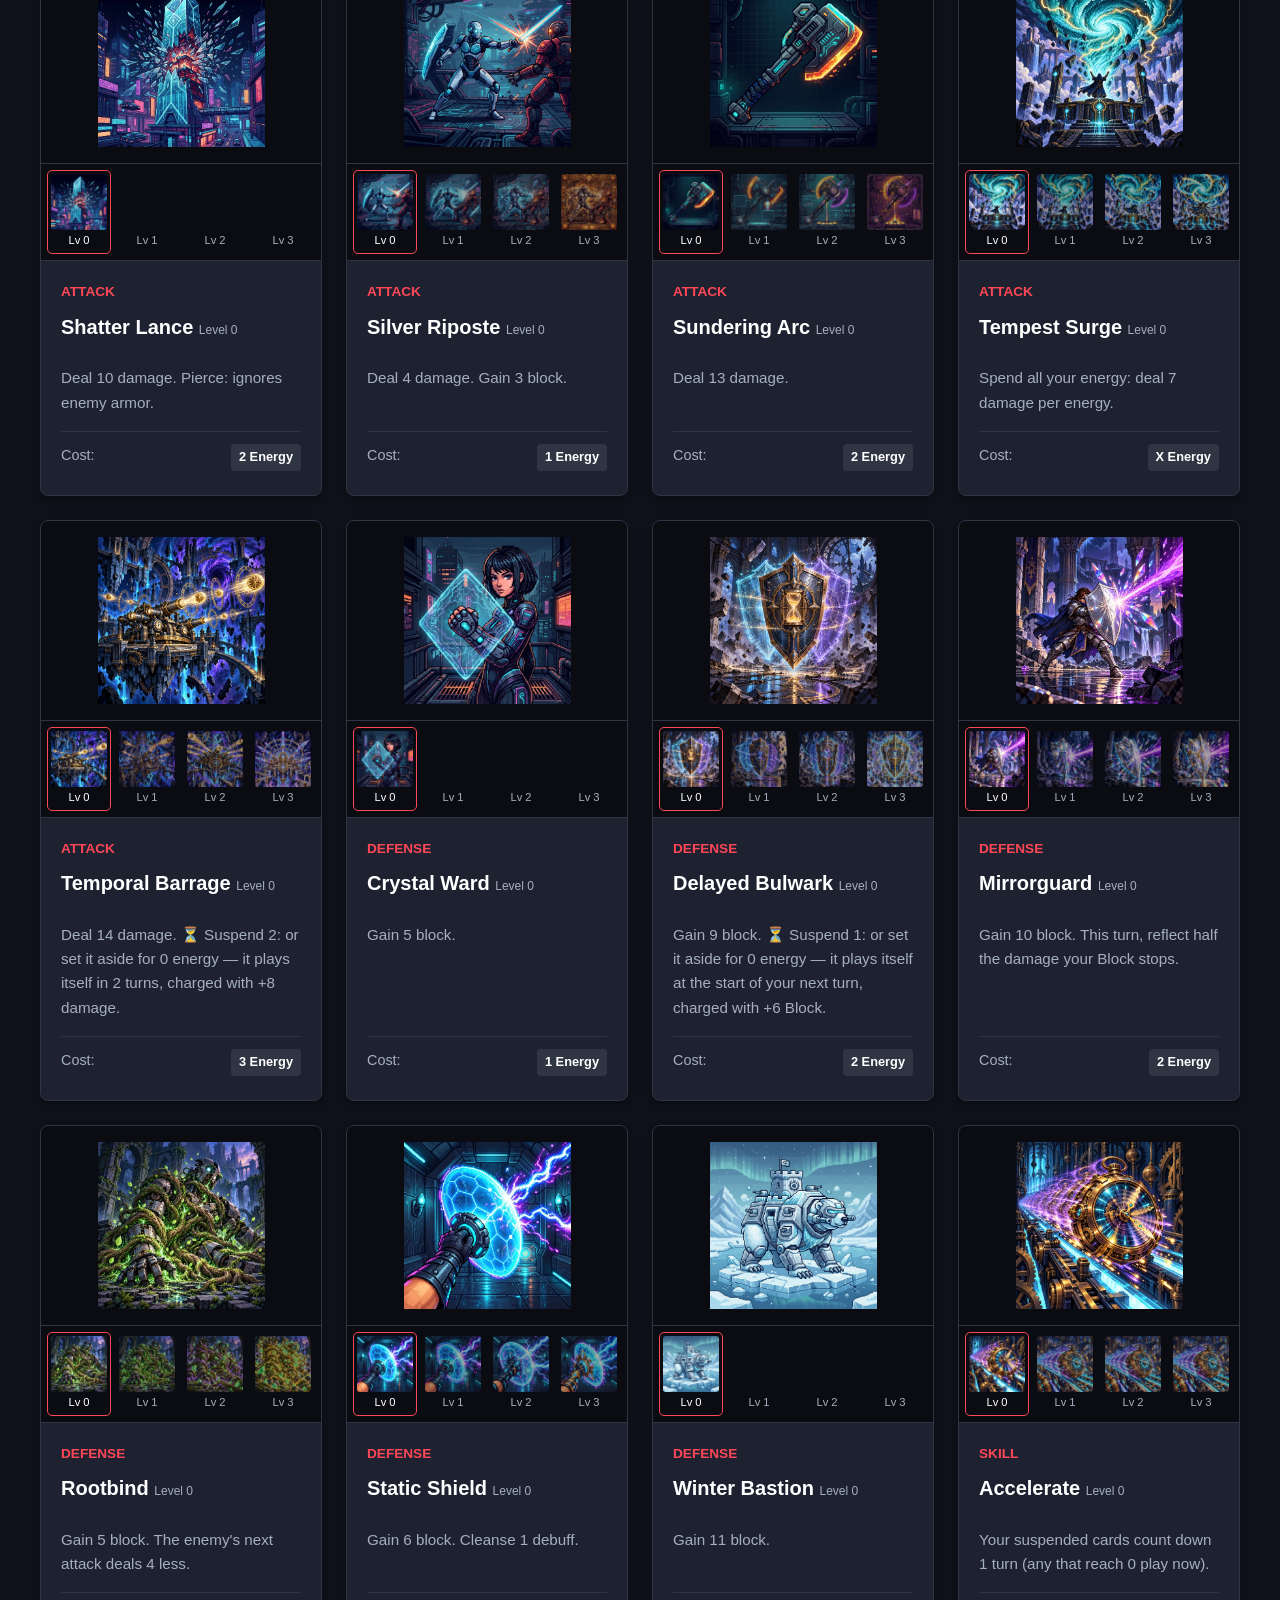
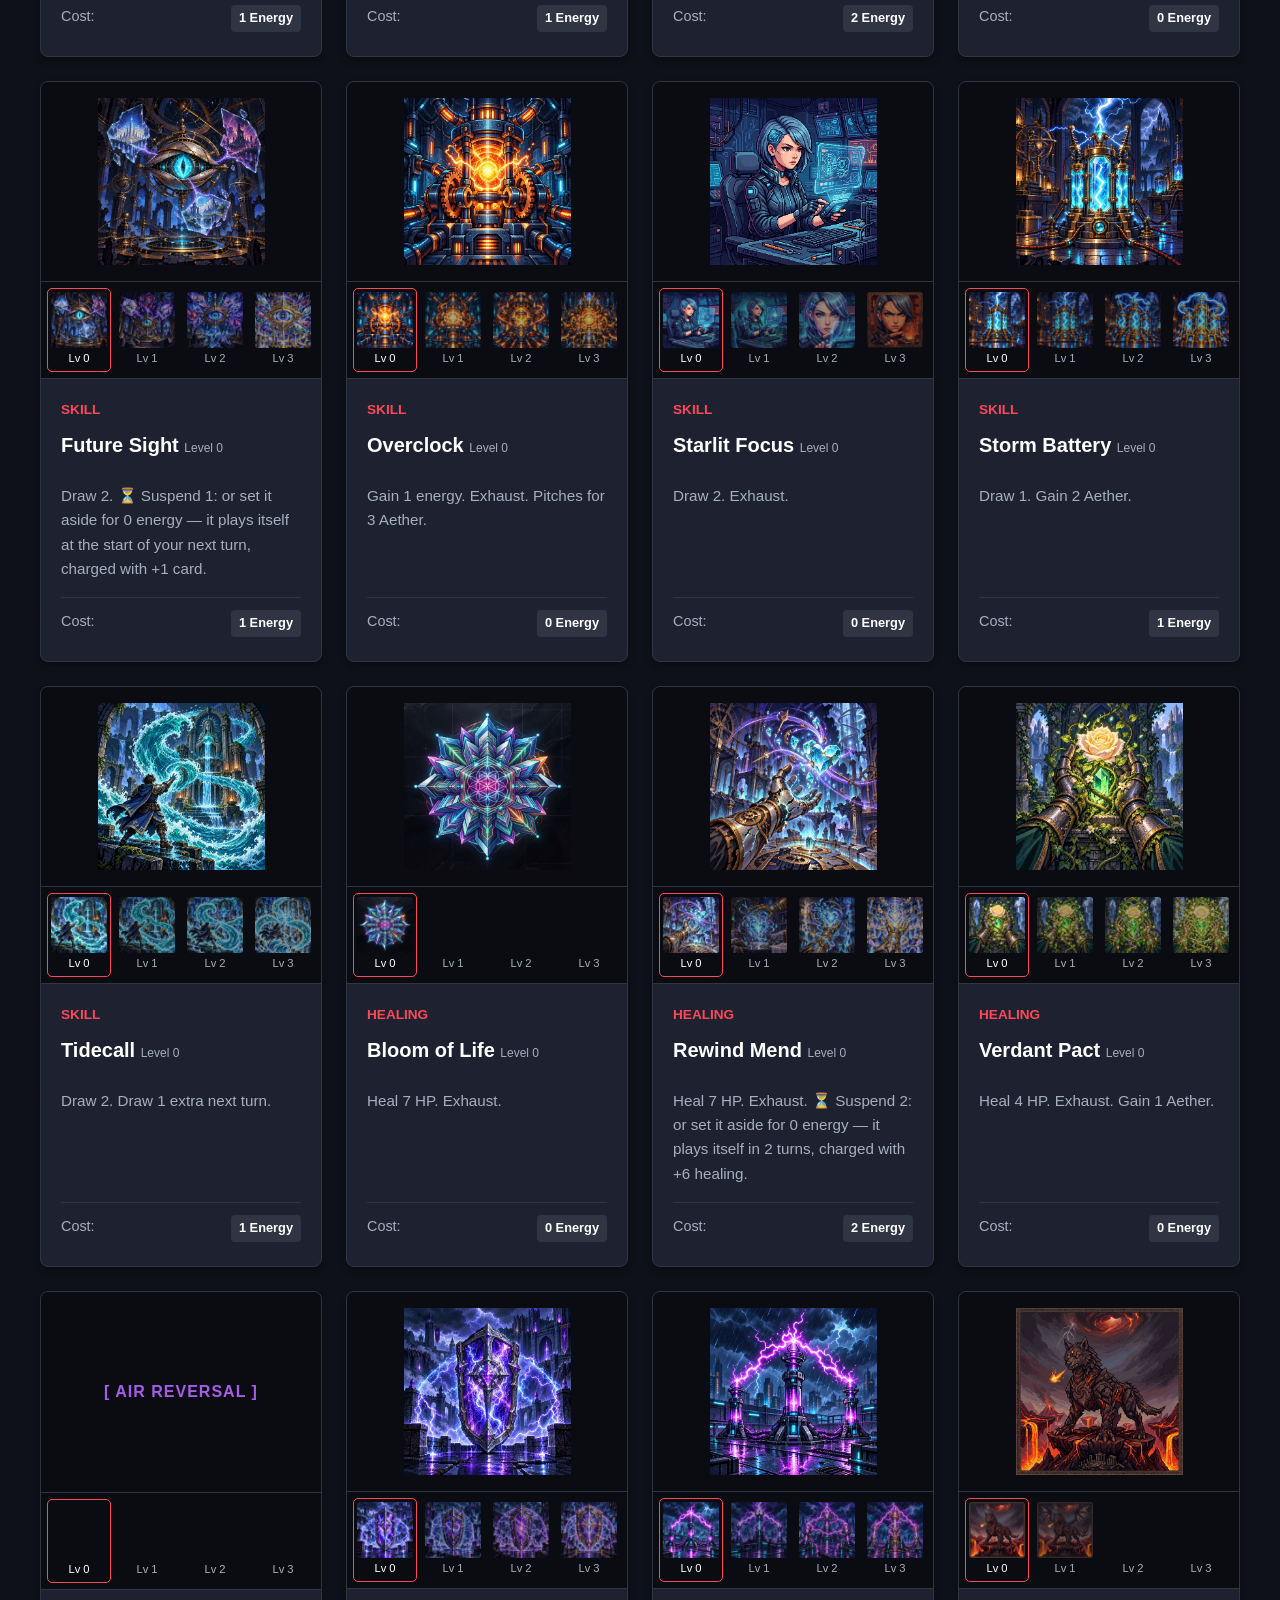
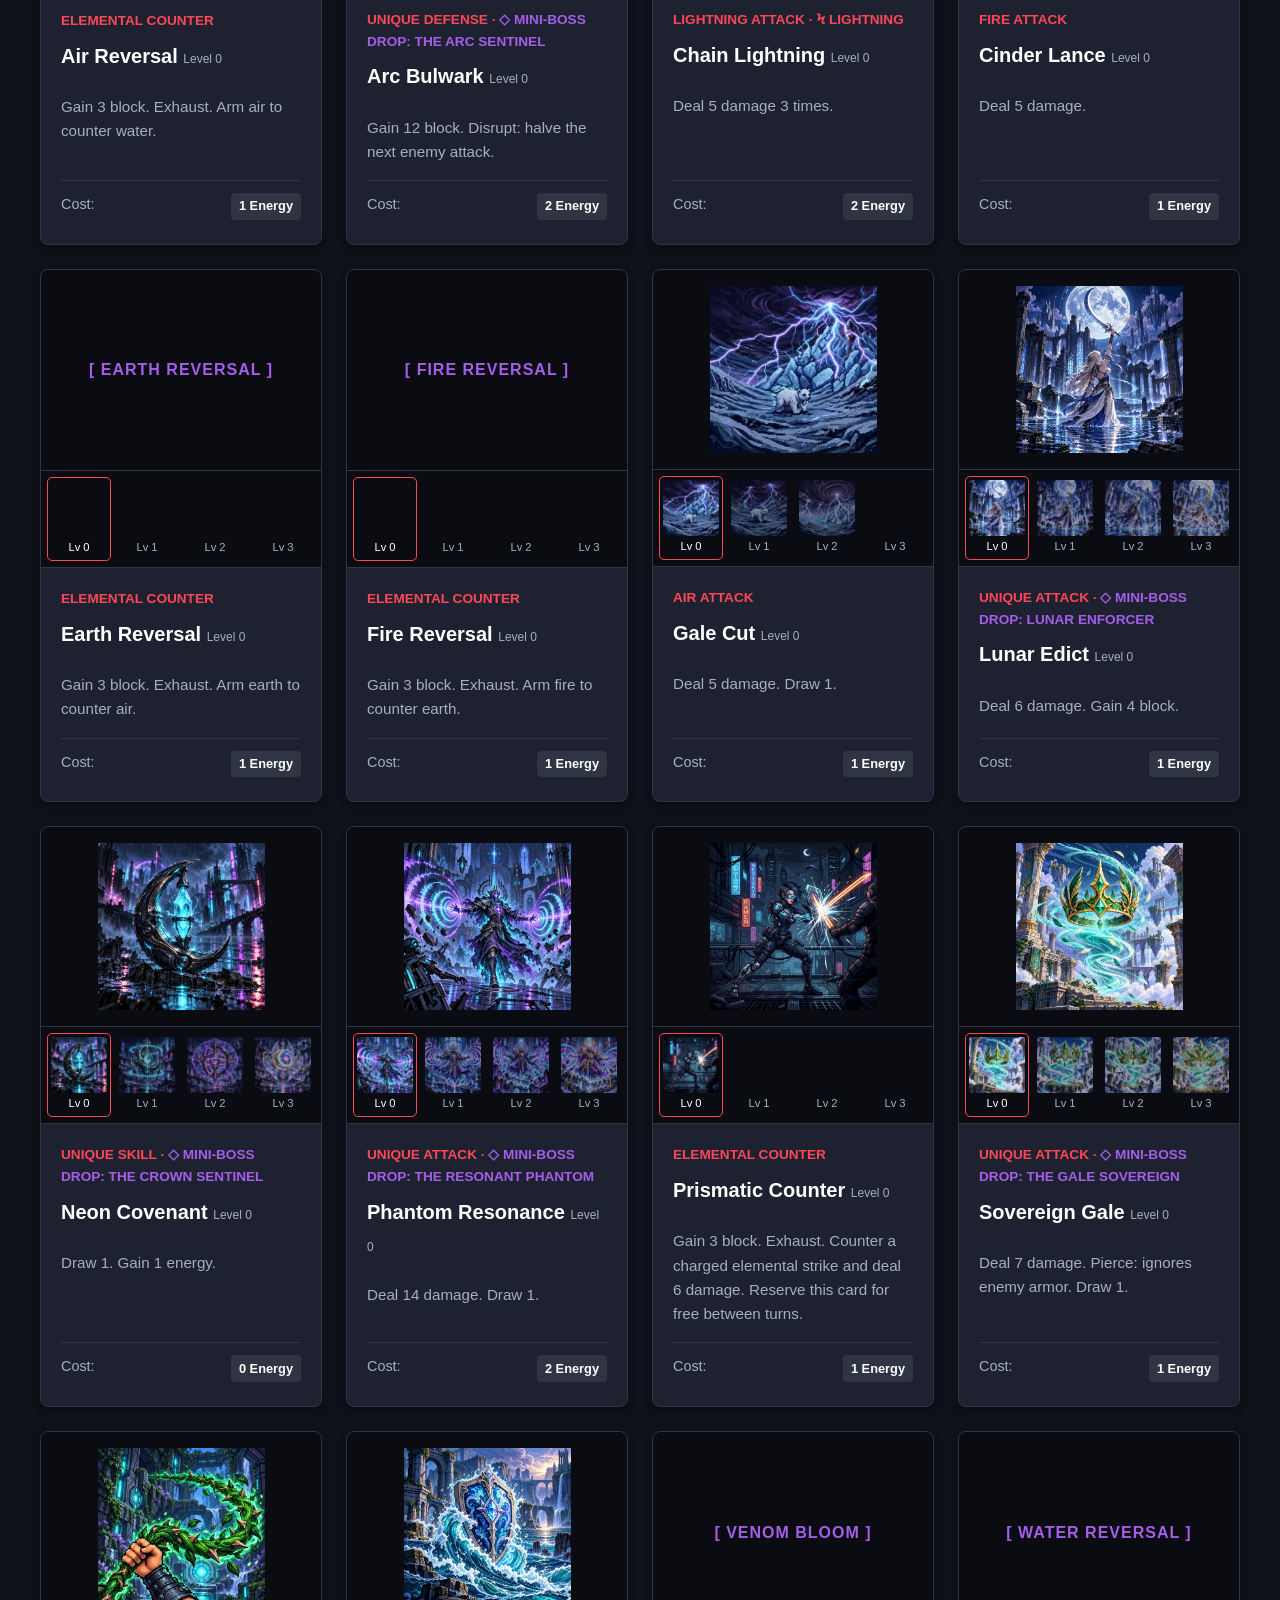
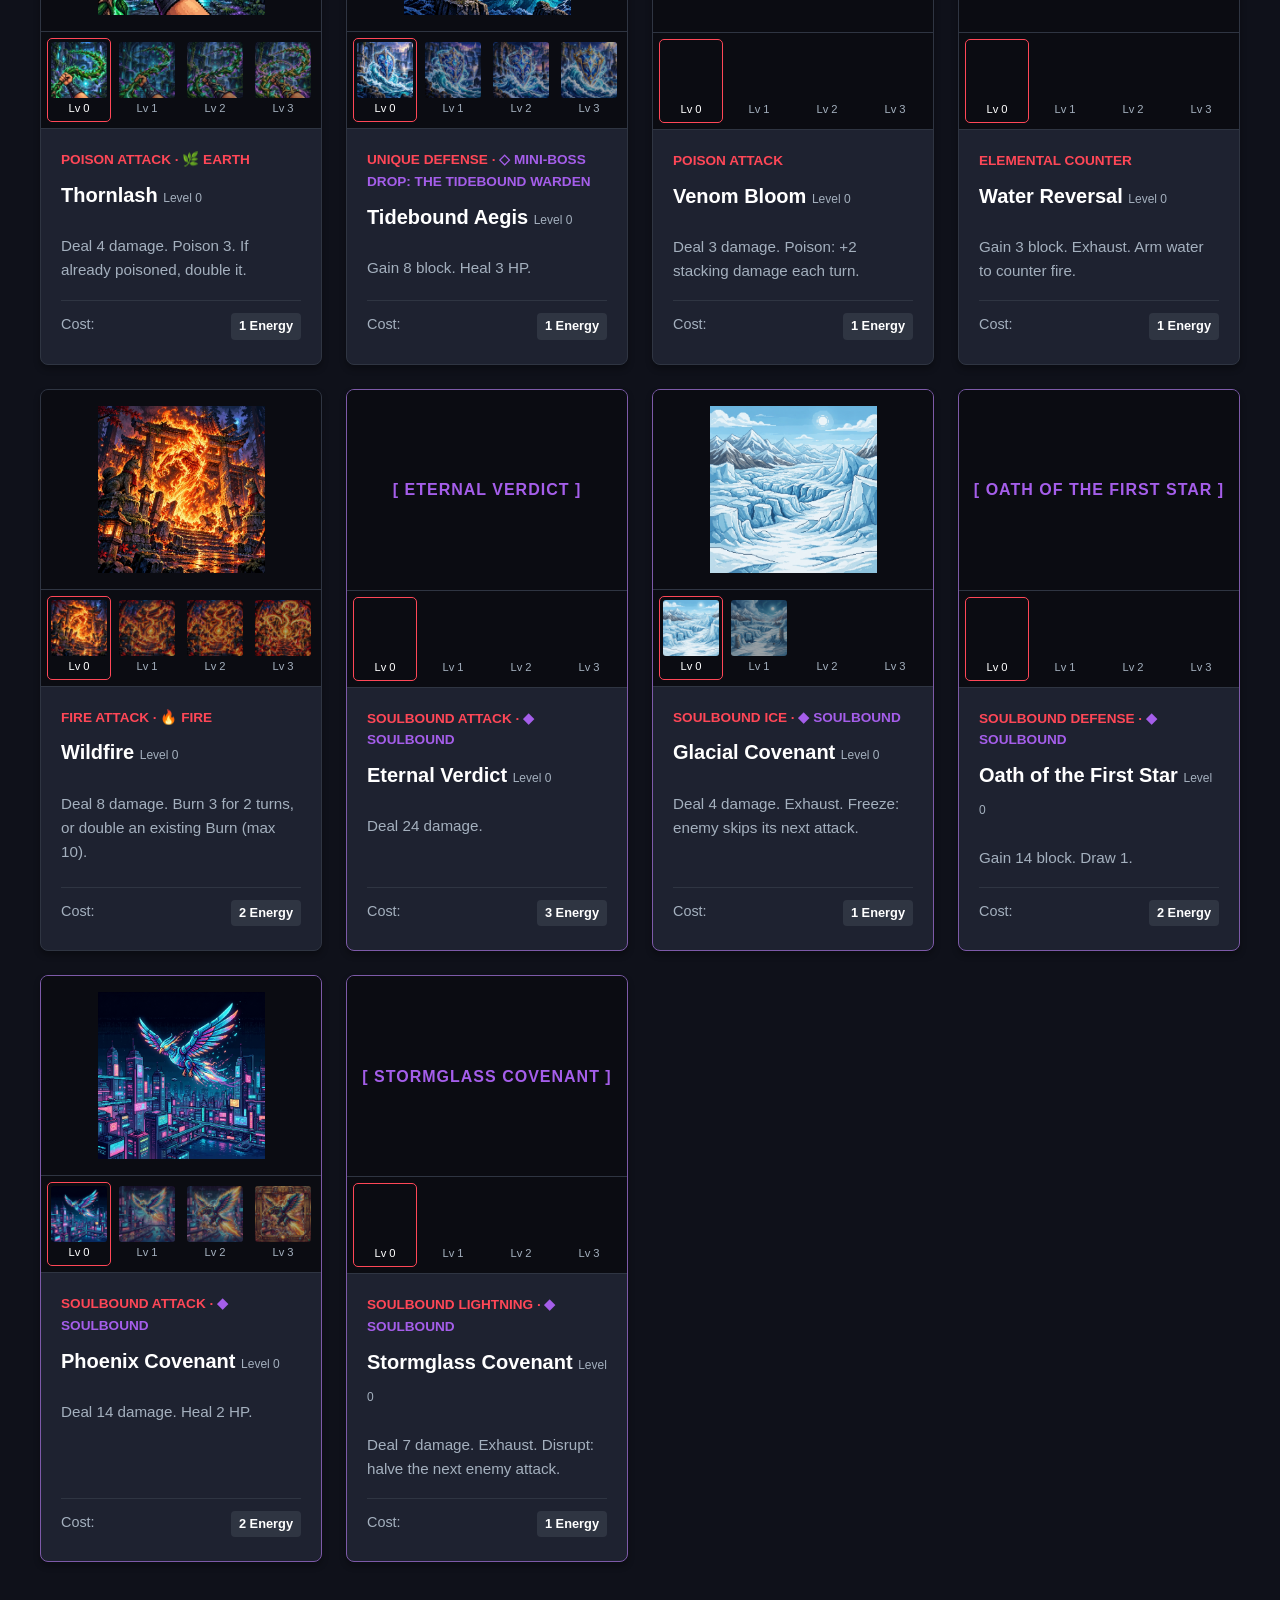
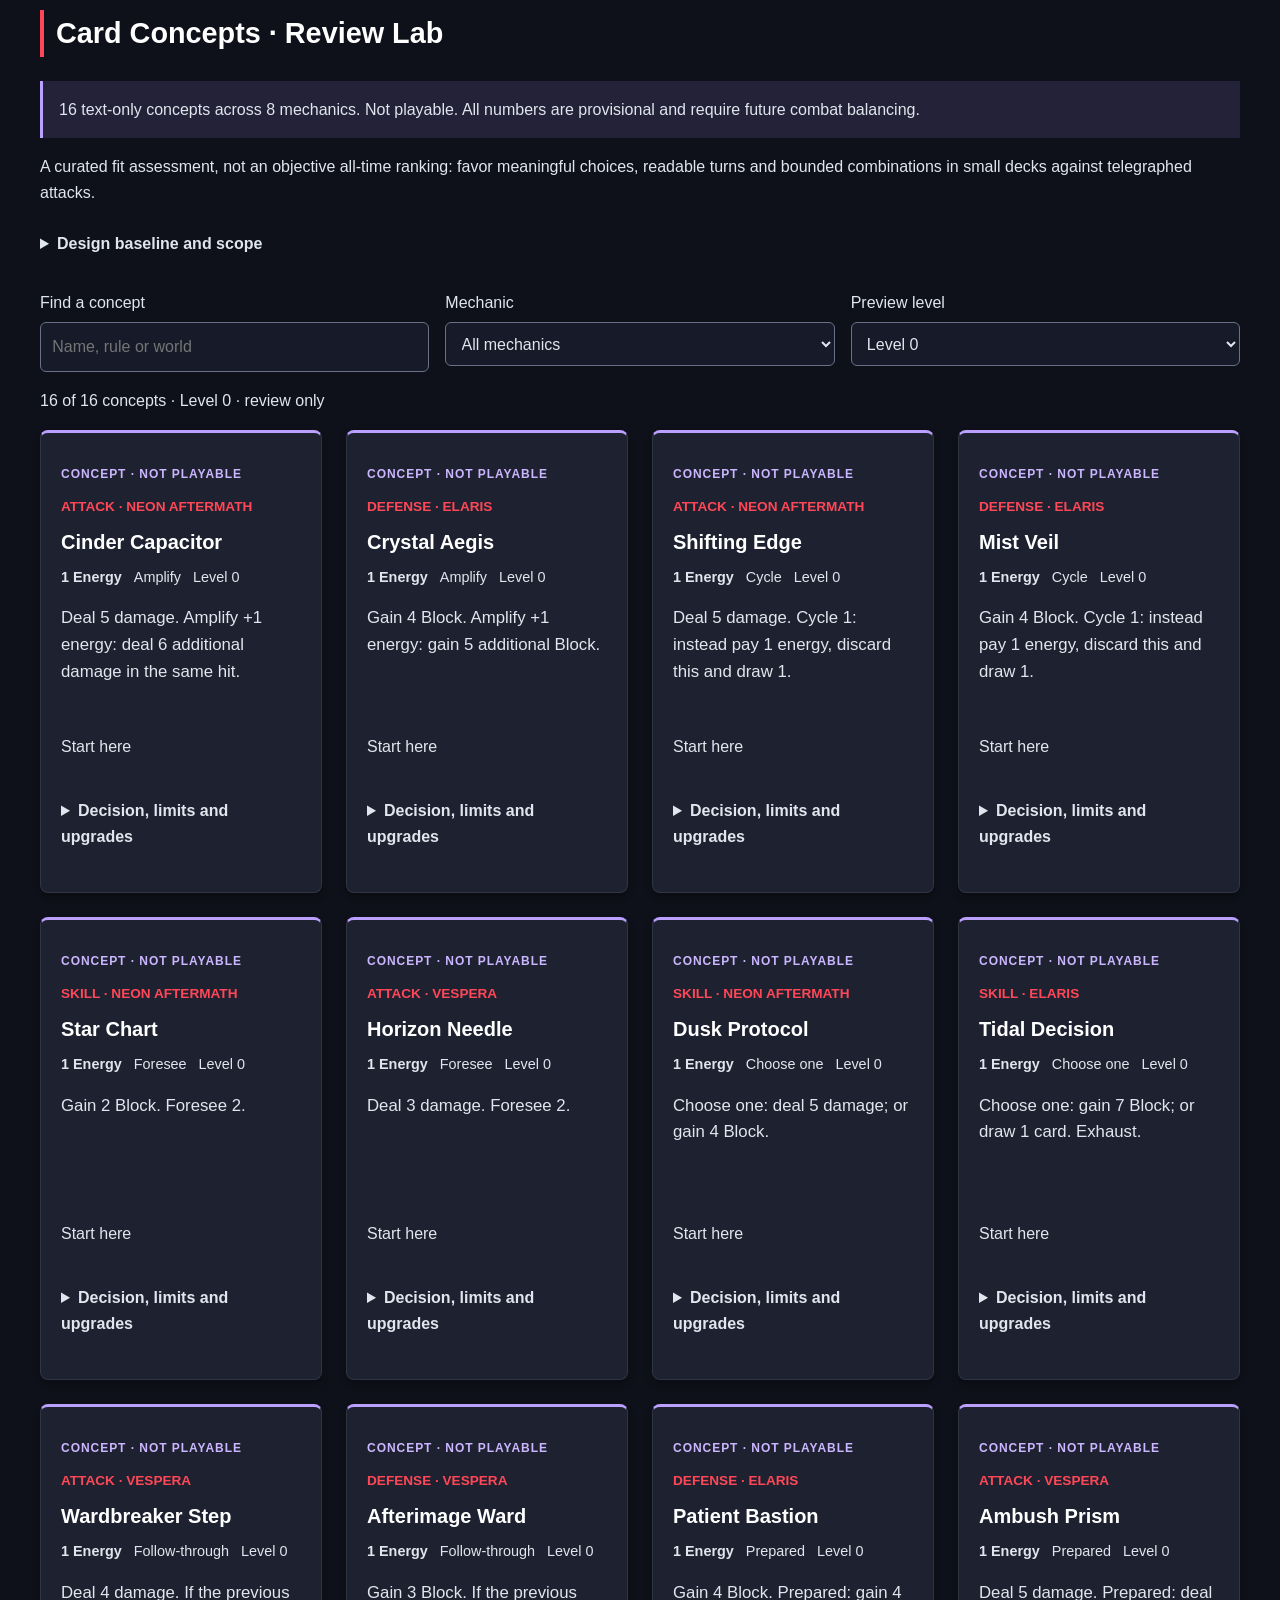
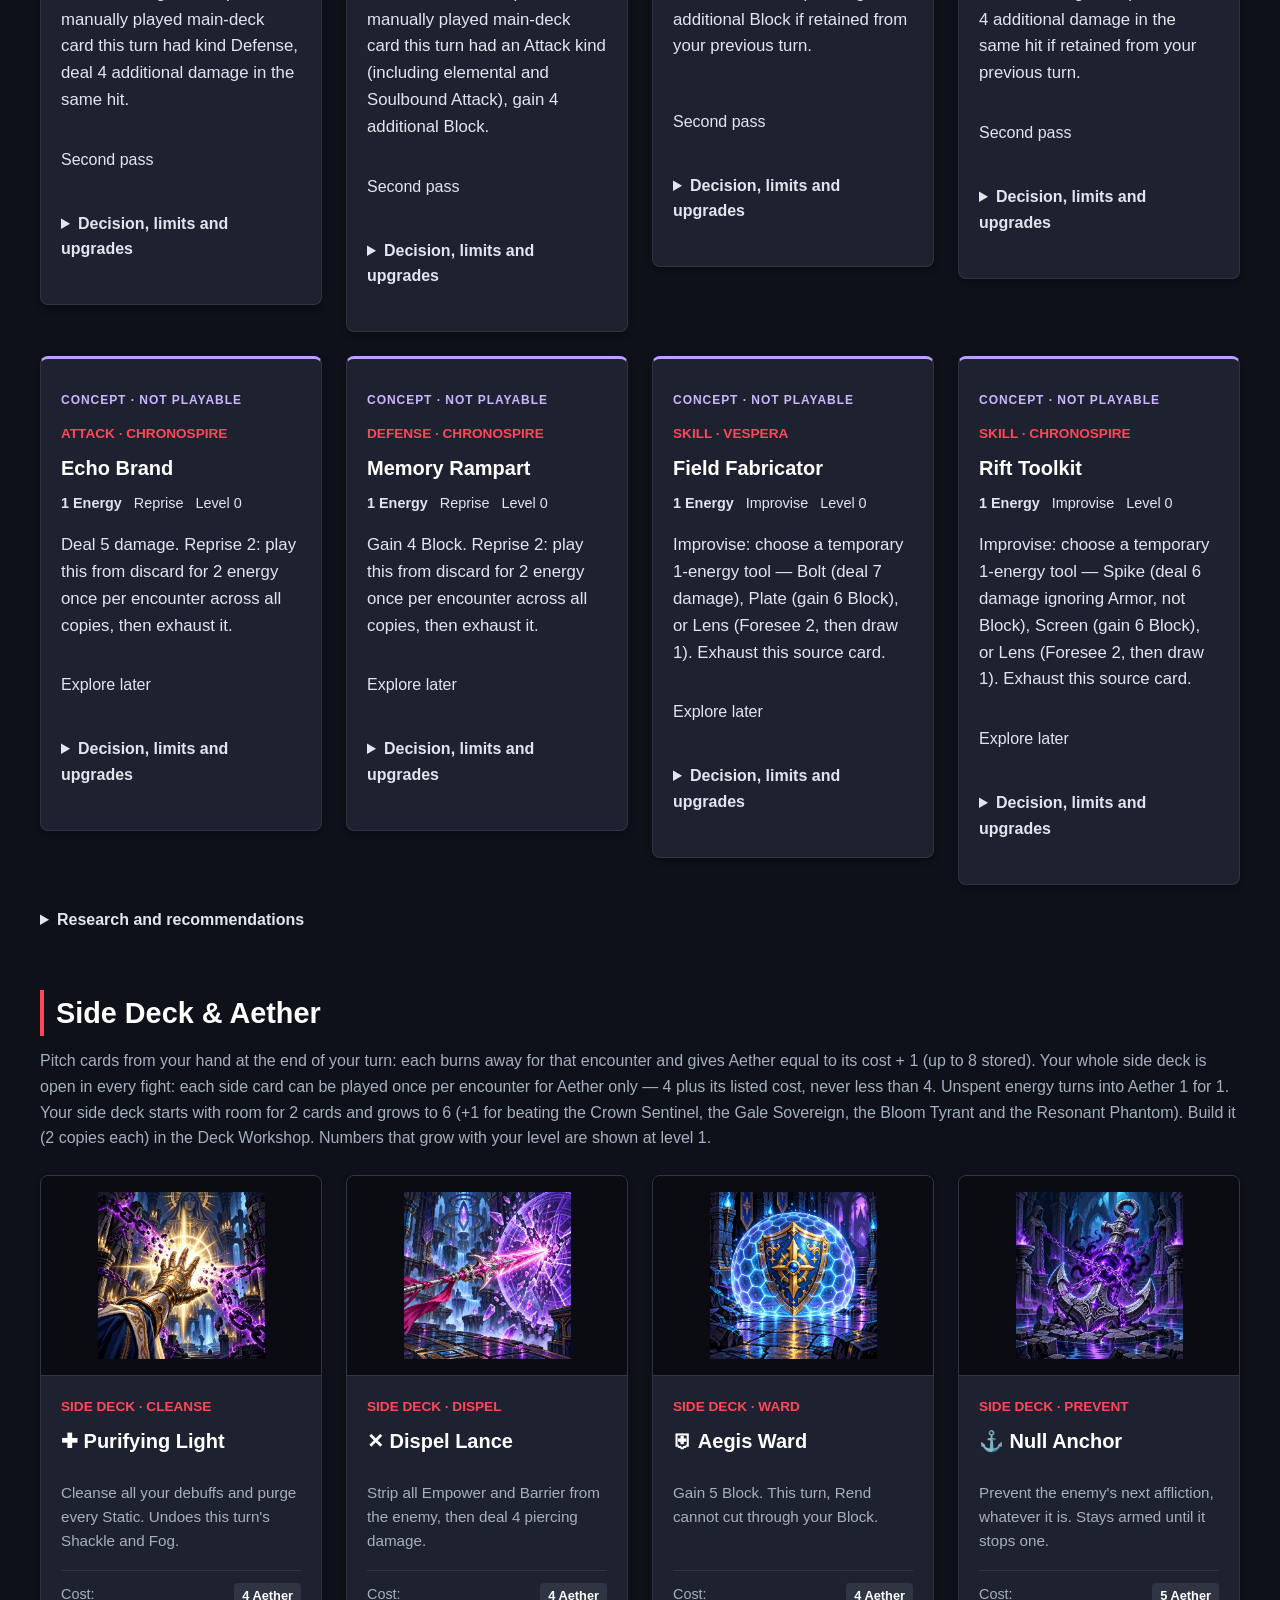
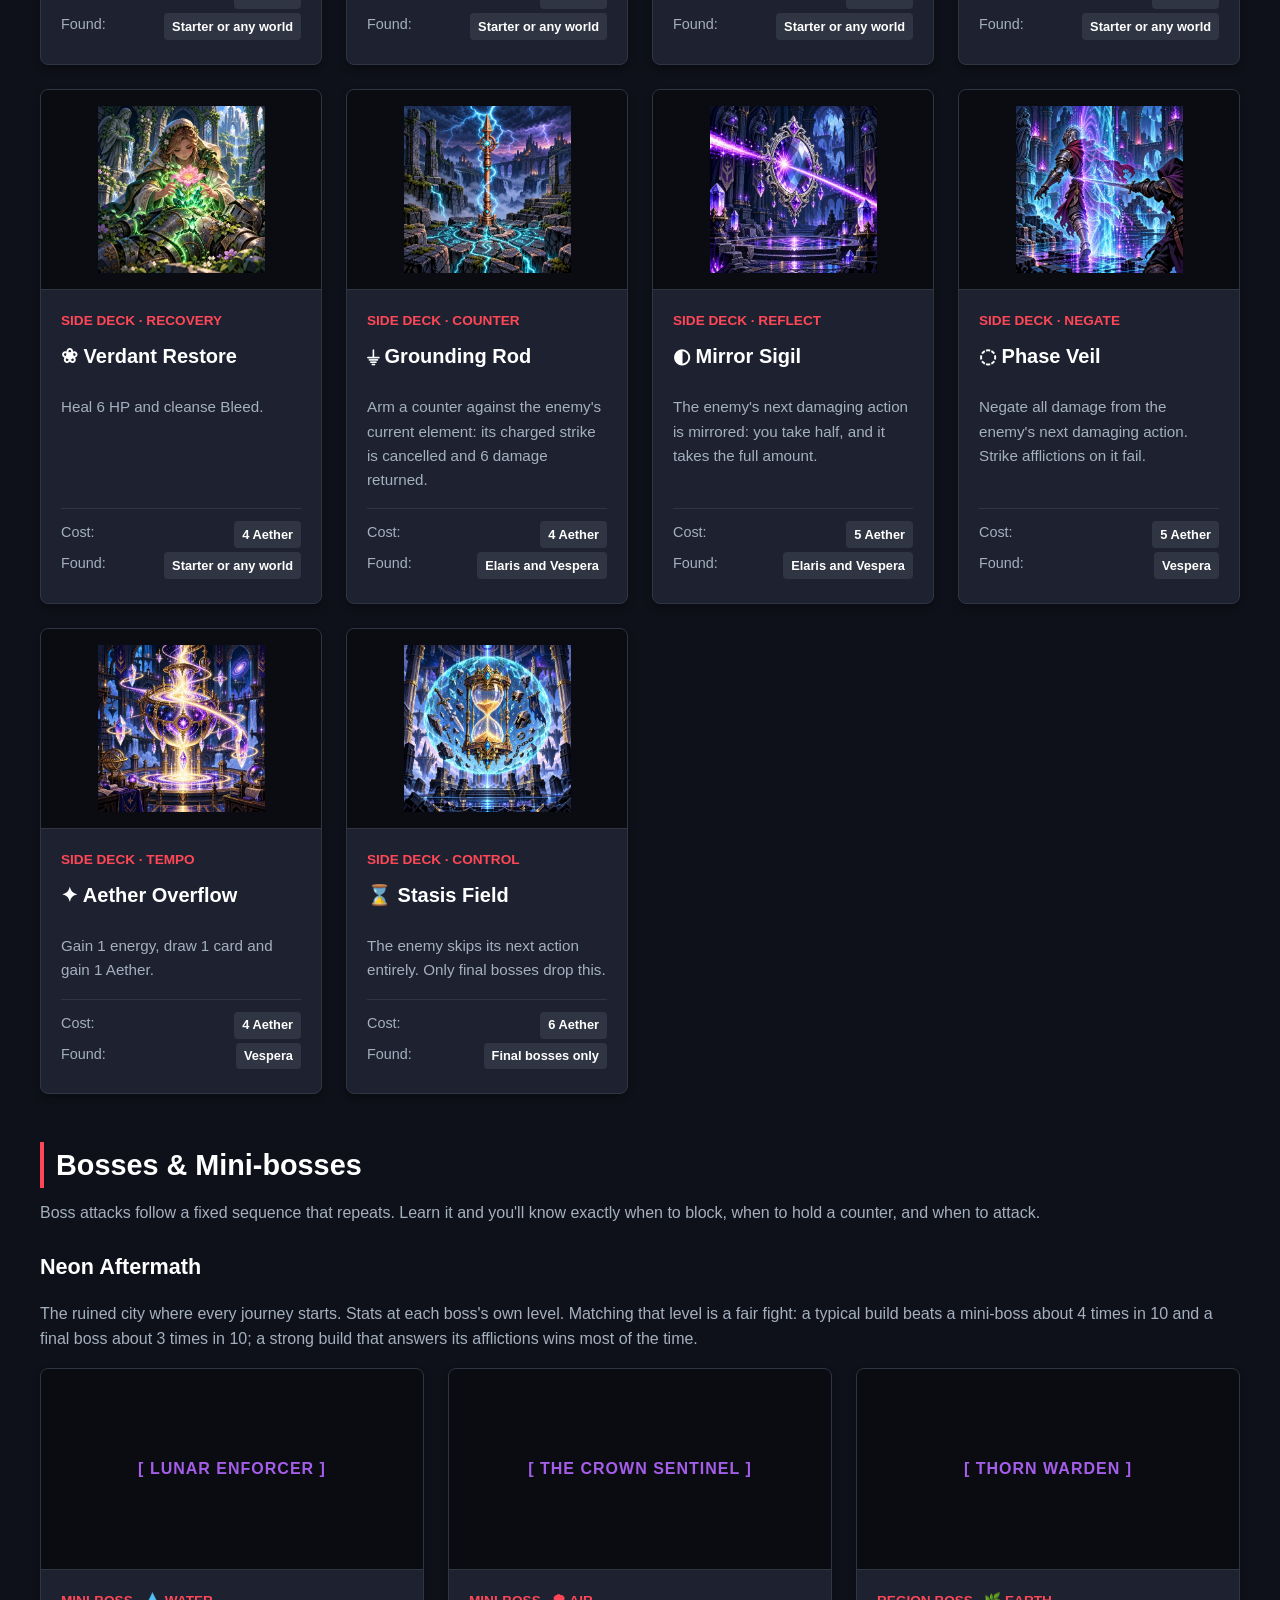
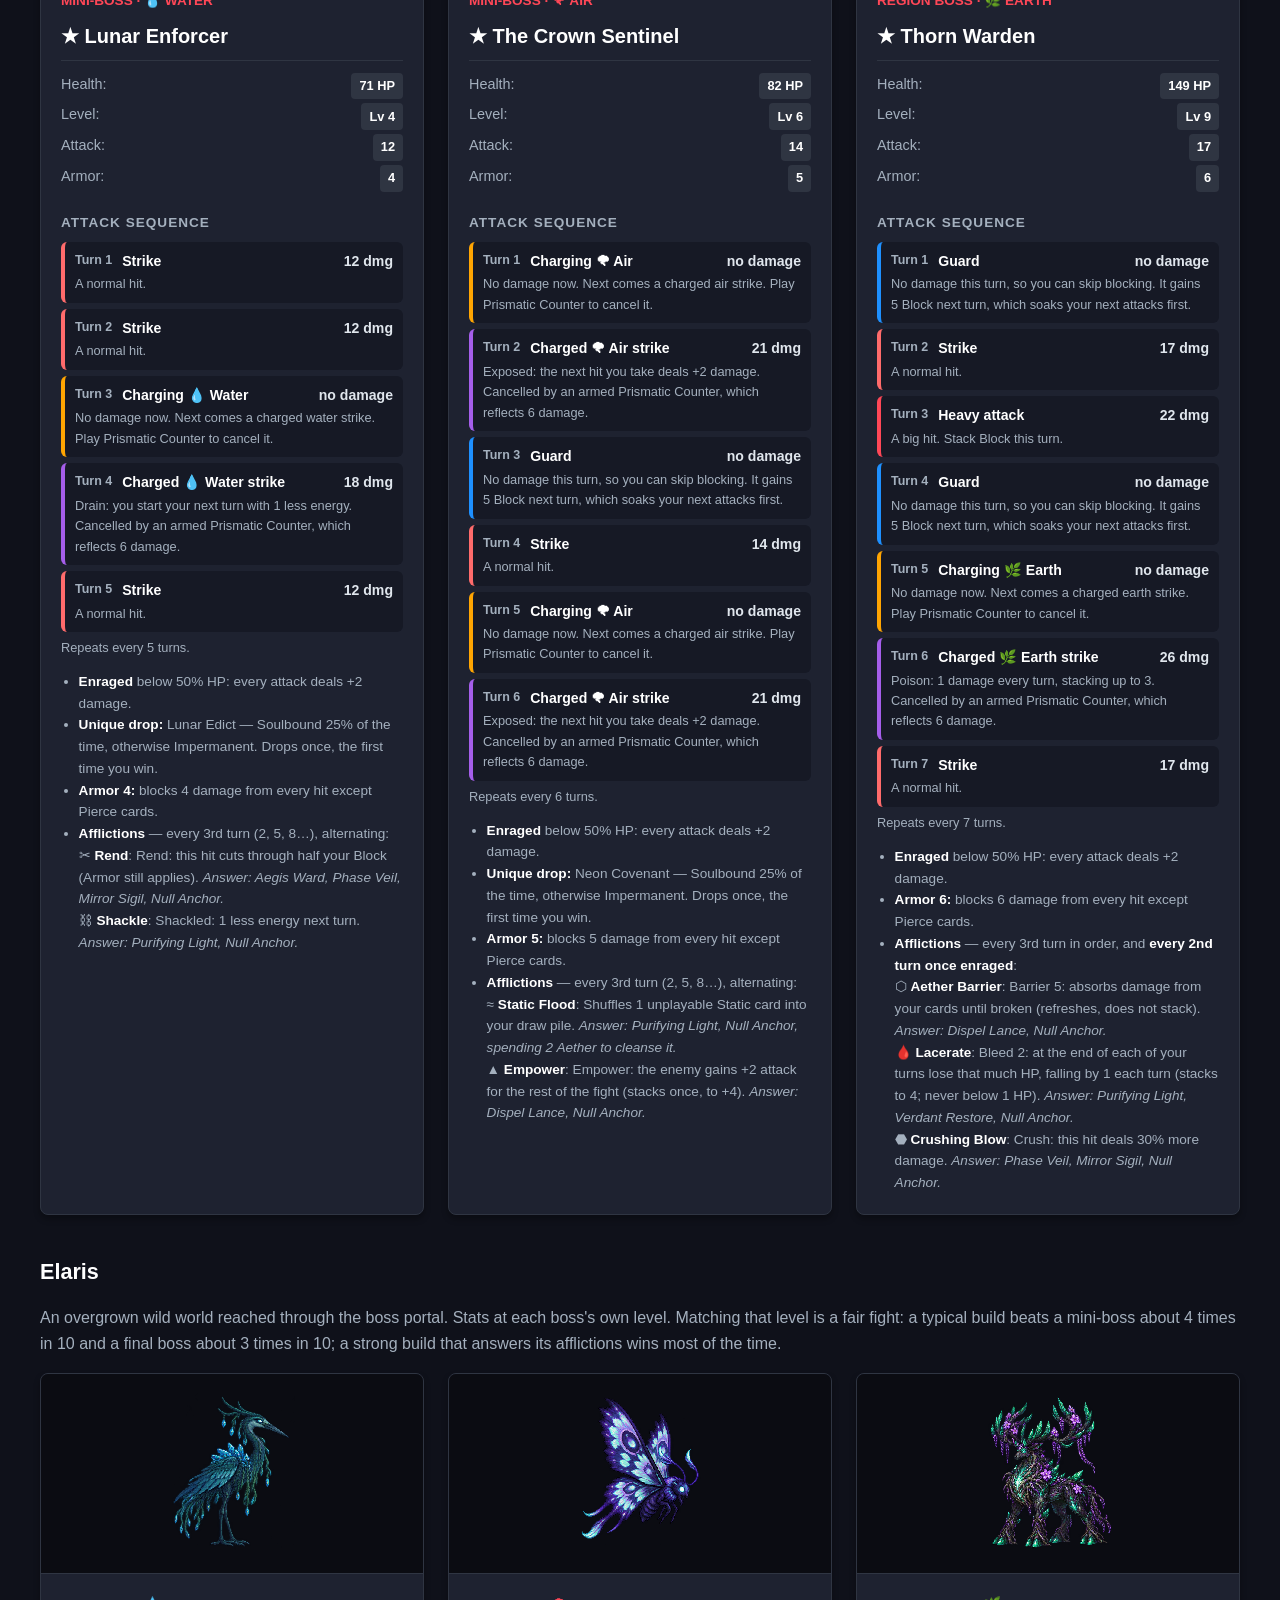
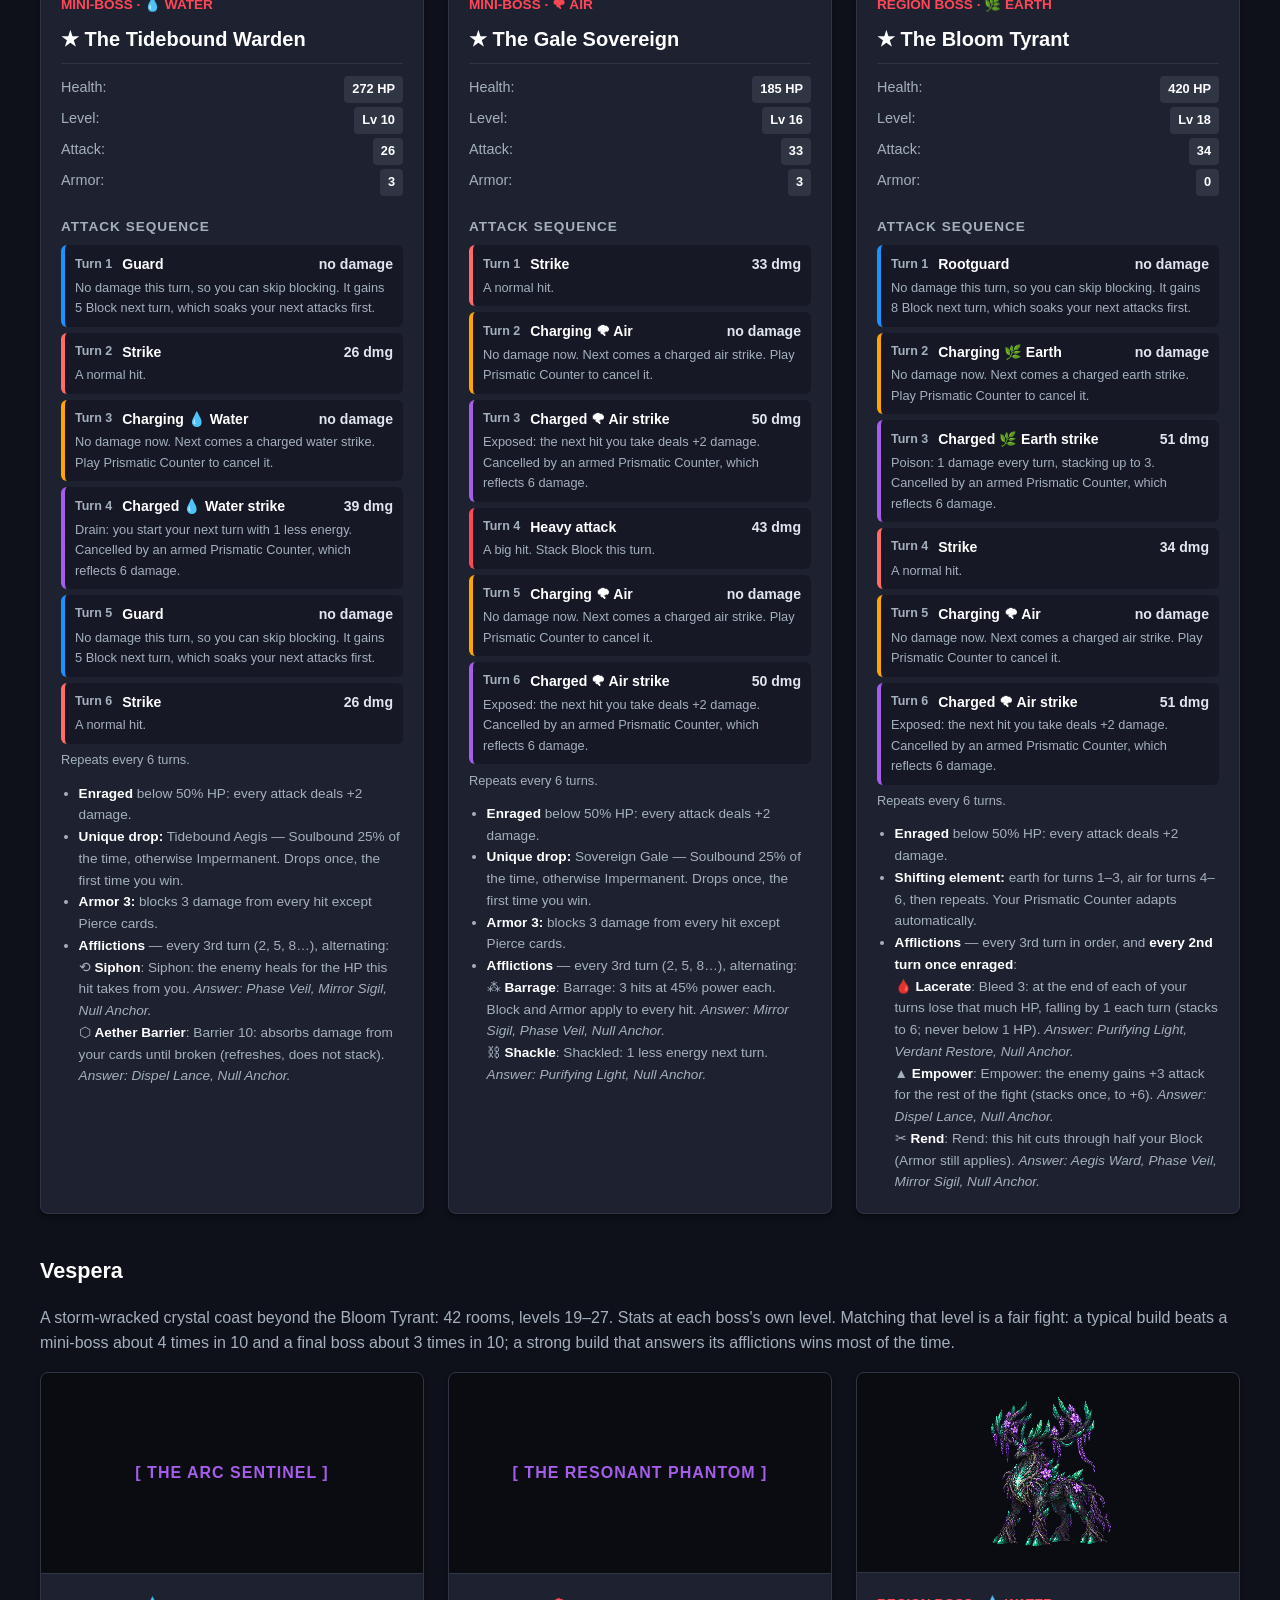
==== commit eb48d8df: "Expand Chronospire card illustrations" ====
--- a/compendium.html
+++ b/compendium.html
@@ -246,7 +246,7 @@
          read from the running game (see loadGameData below), because
          expansion.js / encounter-depth.js depend on the game's own globals
          and crashed here, silently dropping 10 of the 23 cards. -->
-    <script src="assets/cards.js?v=art-20261017b" onerror="console.warn('assets/cards.js not found')"></script>
+    <script src="assets/cards.js?v=art-20261018" onerror="console.warn('assets/cards.js not found')"></script>
 <link rel="stylesheet" href="assets/concepts/compendium.css?v=concepts-20261018">
 <script defer src="assets/concepts/compendium.js?v=concepts-20261018"></script>
 </head>
@@ -319,7 +319,7 @@
         function loadGameData() {
             return new Promise(resolve => {
                 const frame = document.createElement('iframe');
-                frame.src = 'index.html?v=art-20261017b';
+                frame.src = 'index.html?v=art-20261018';
                 frame.setAttribute('aria-hidden', 'true');
                 frame.tabIndex = -1;
                 frame.style.cssText = 'position:absolute;width:1px;height:1px;border:0;opacity:0;pointer-events:none;left:-9999px';
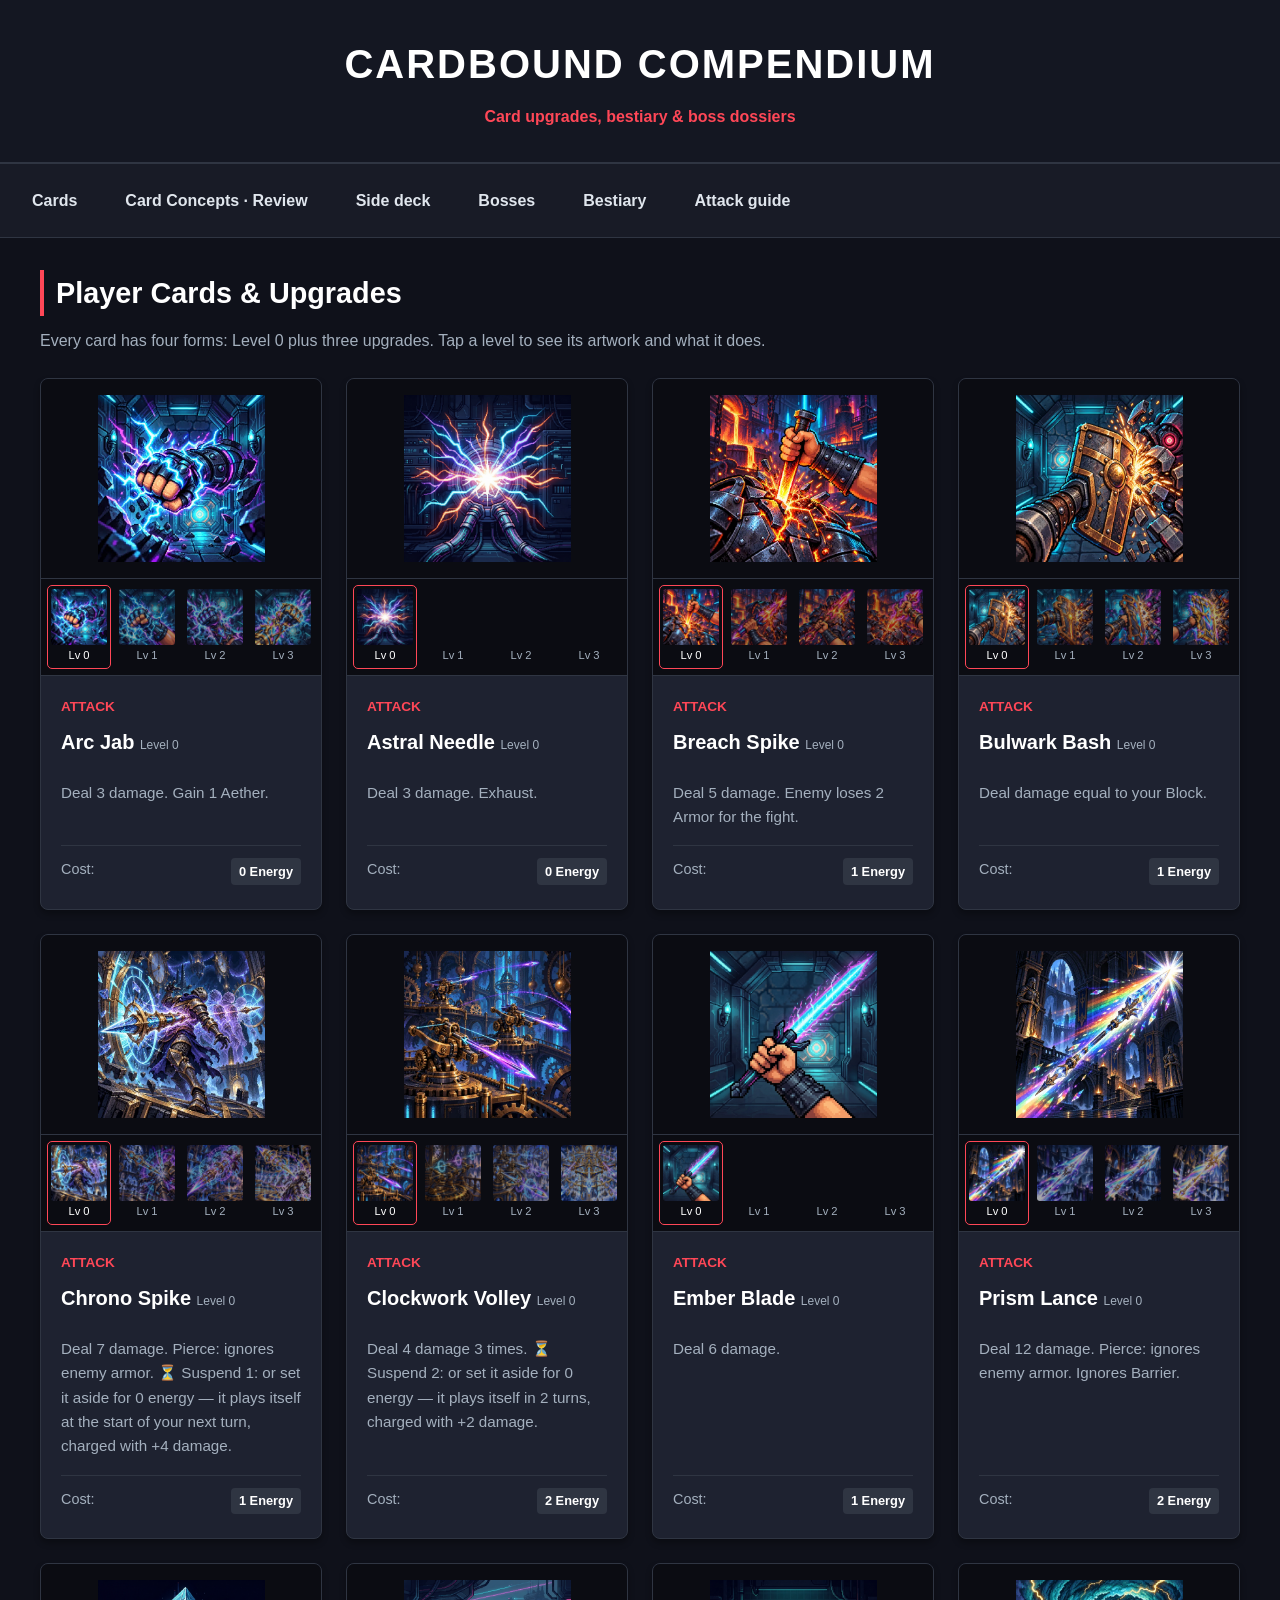
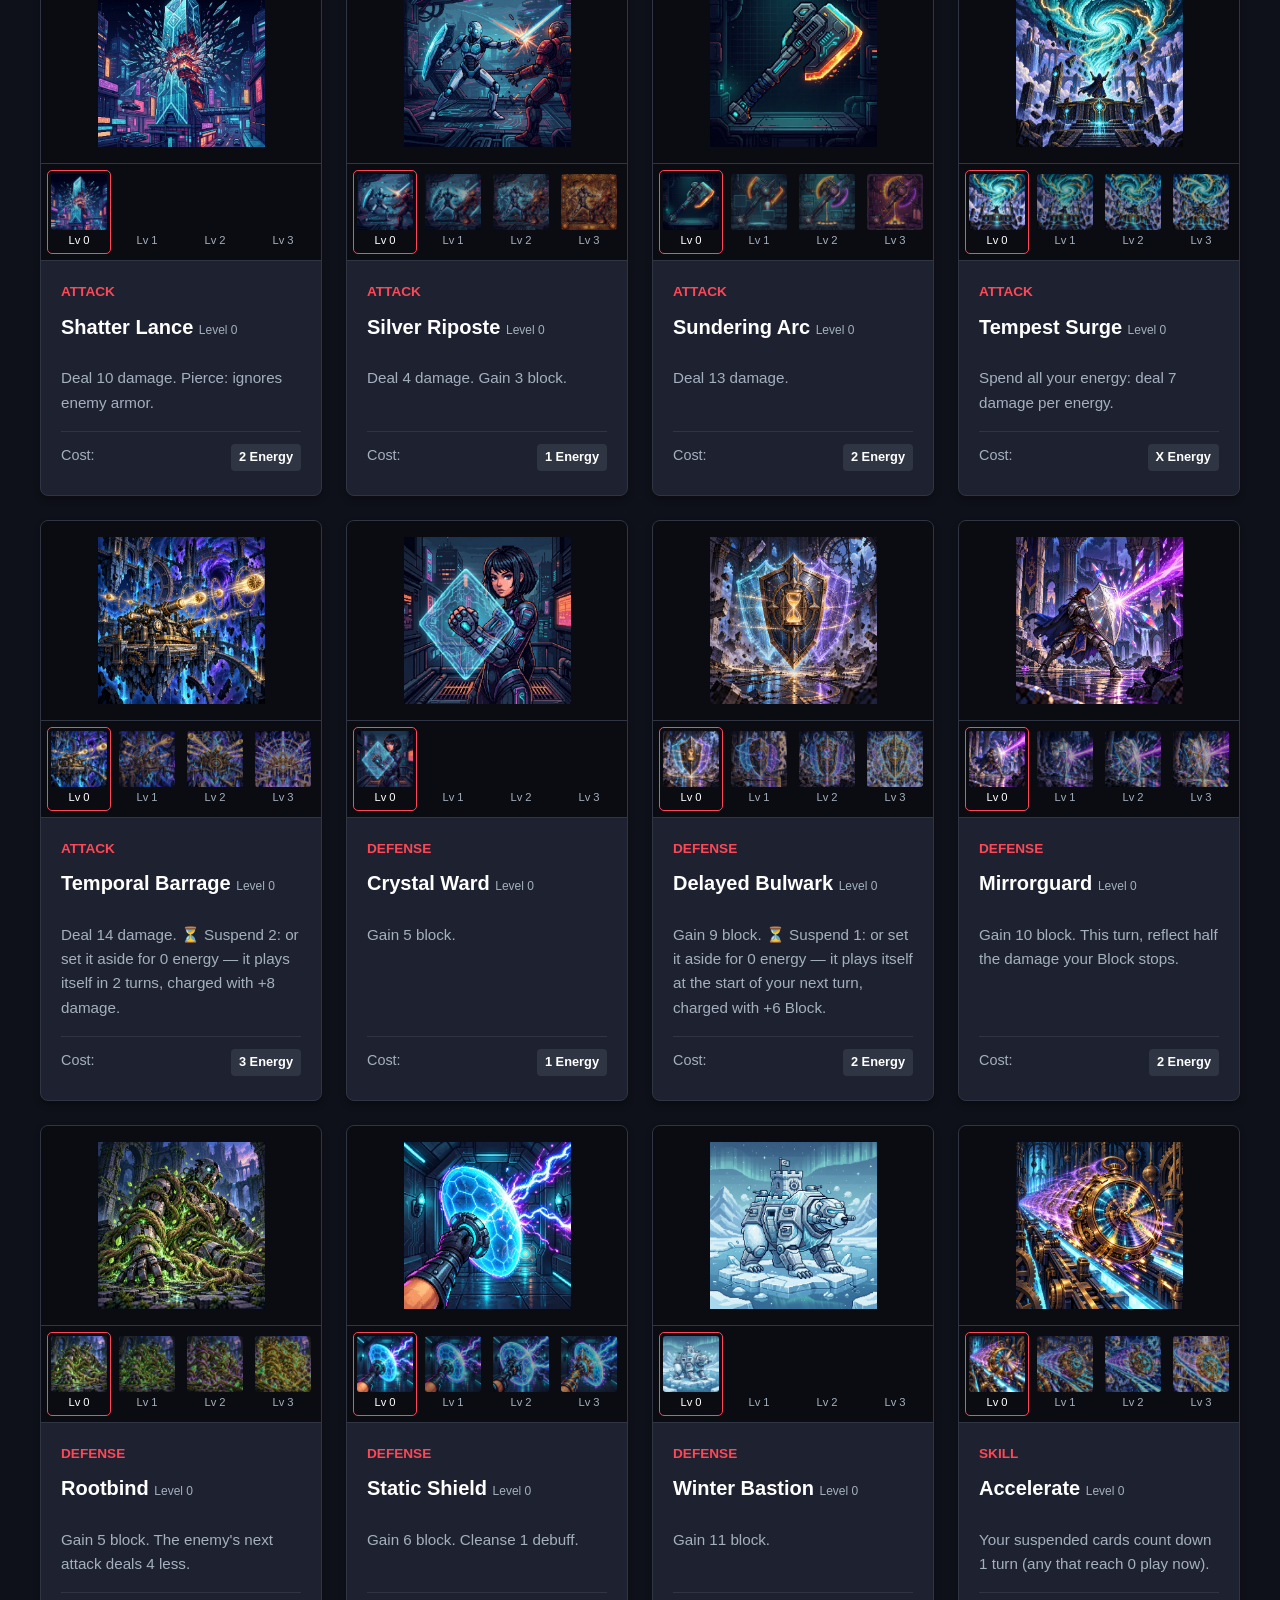
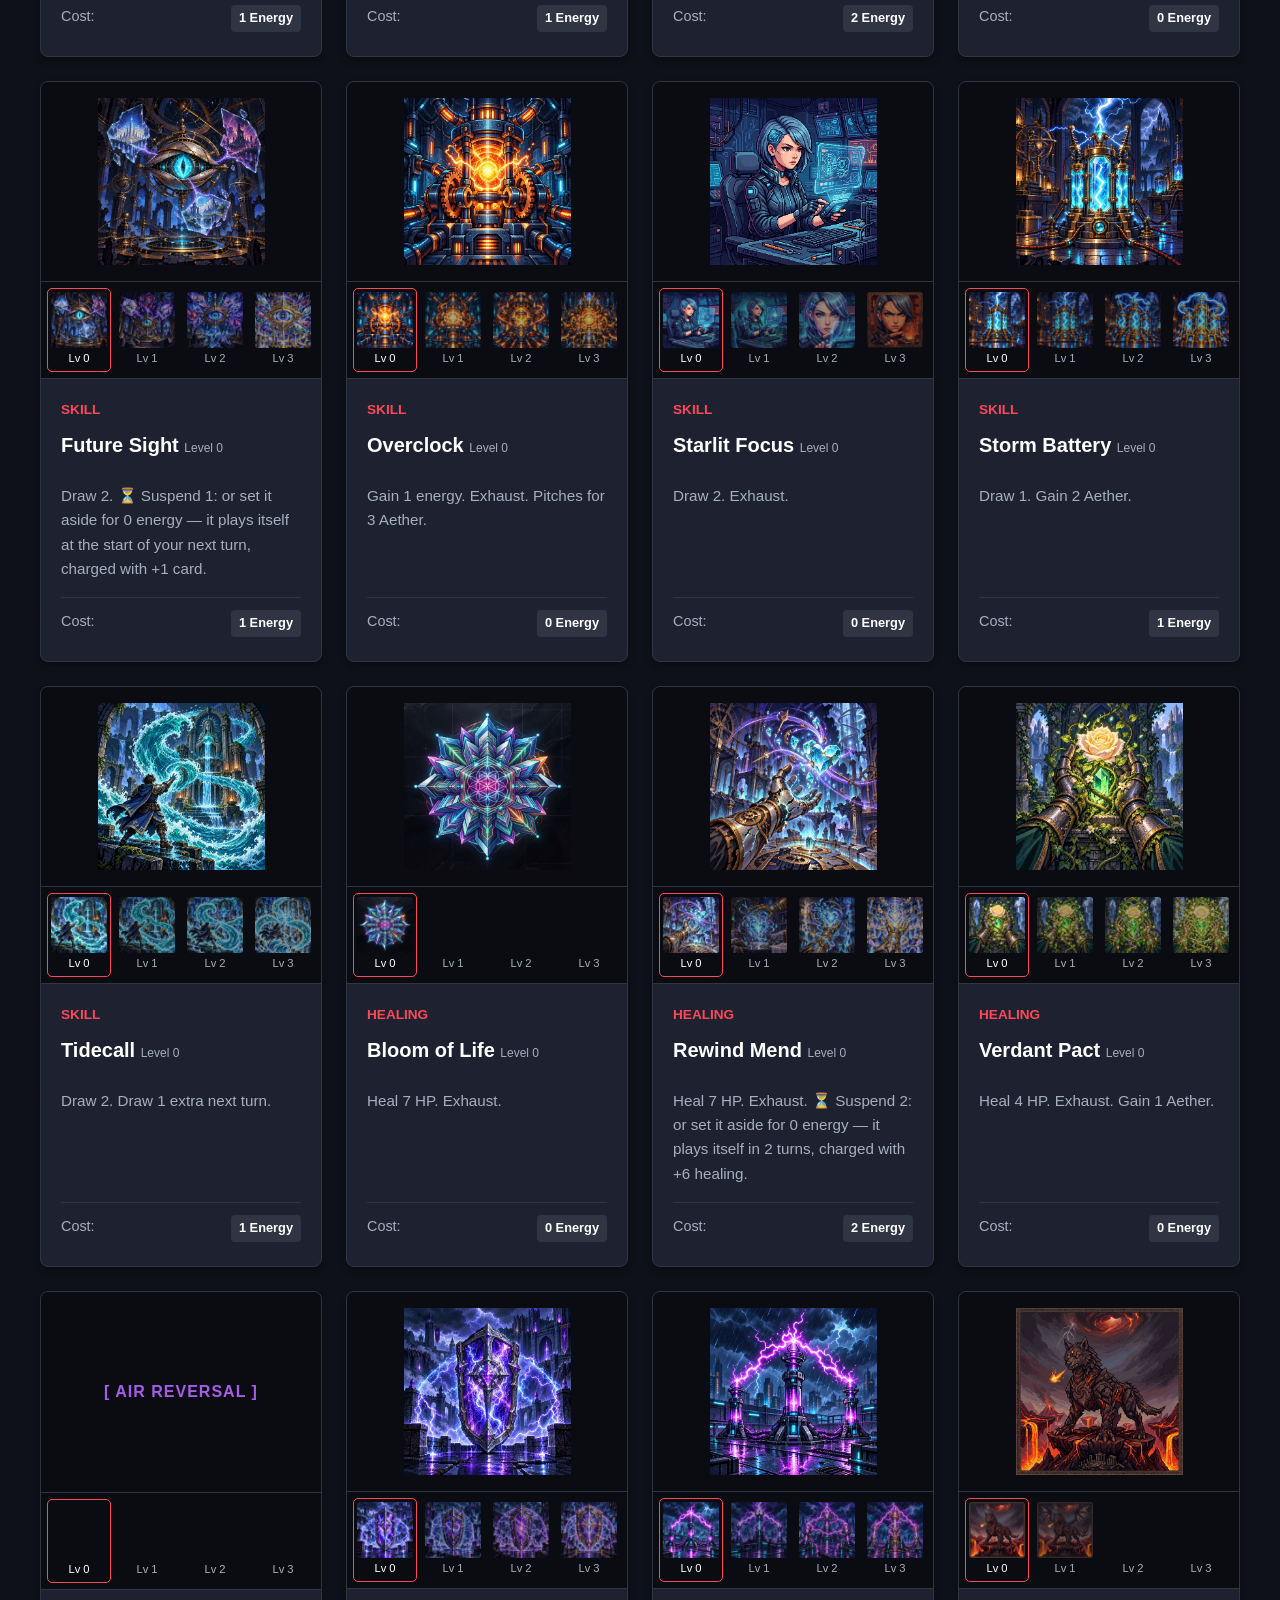
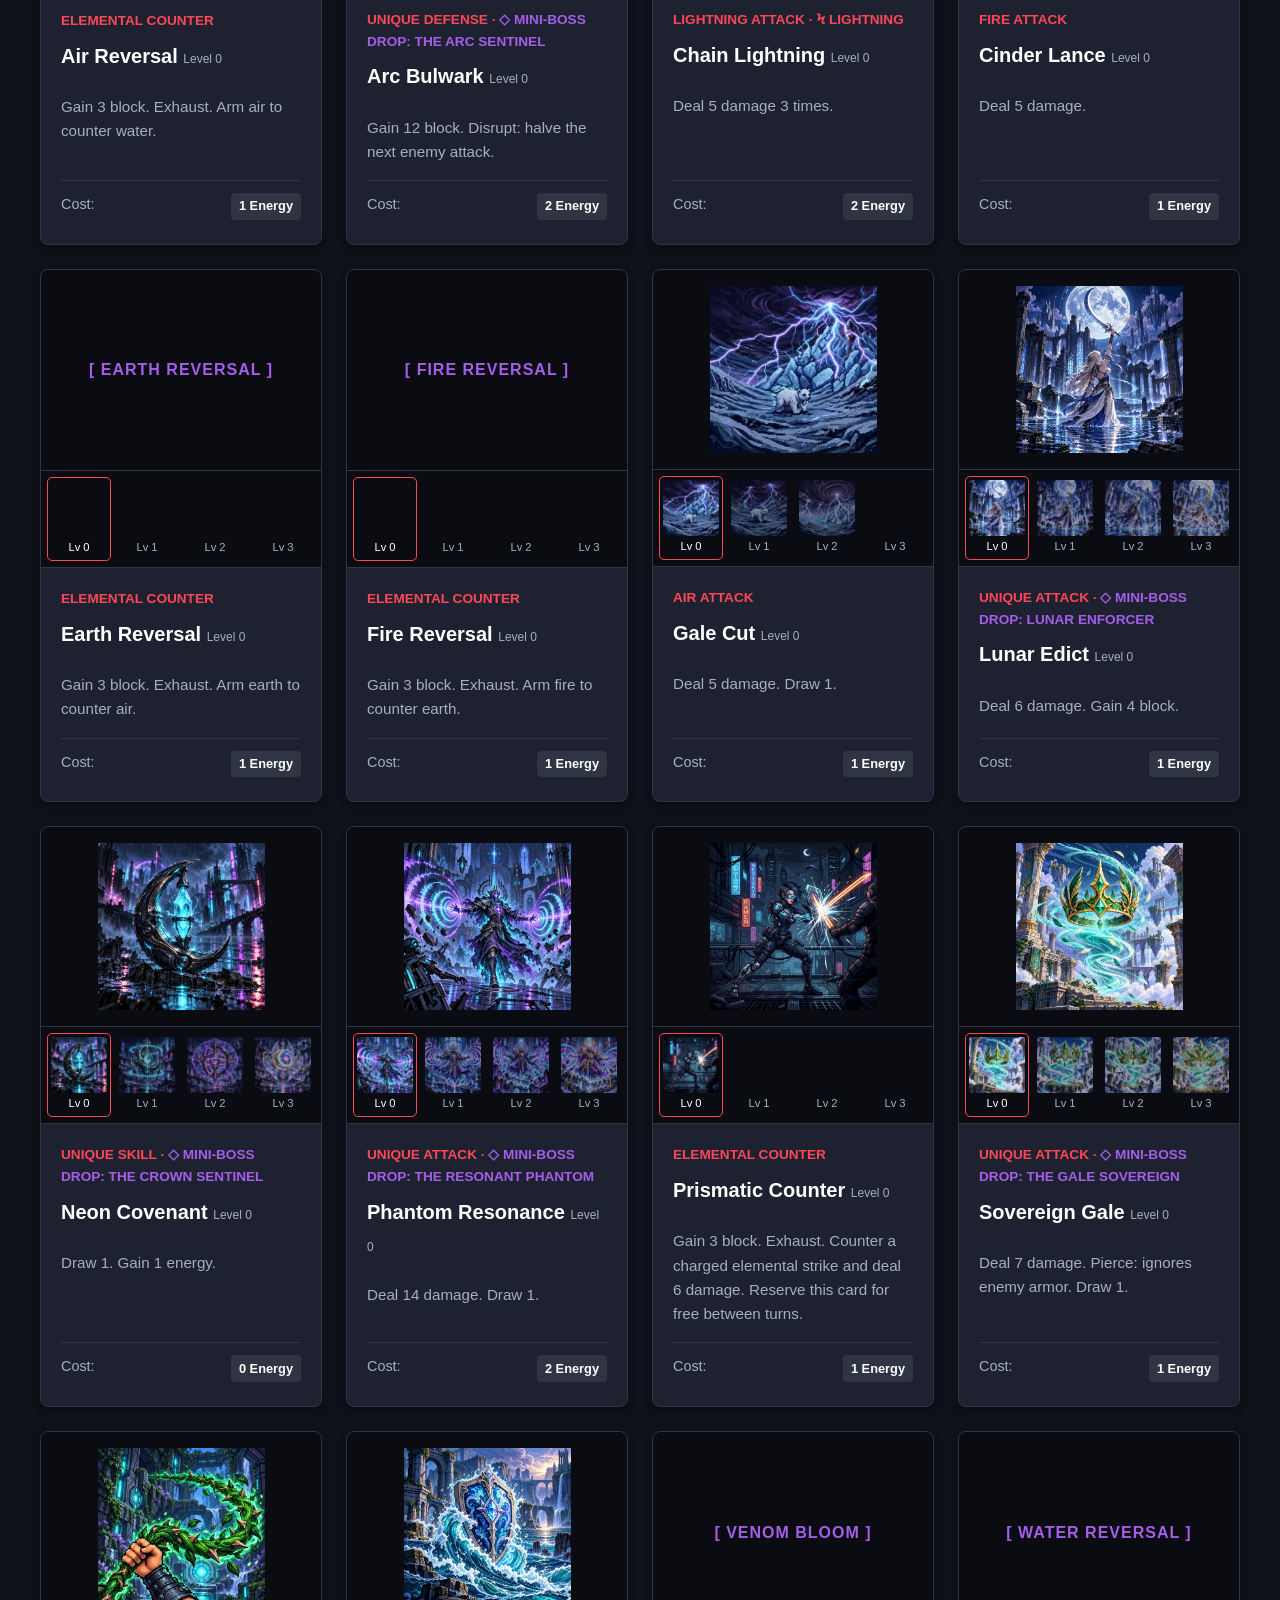
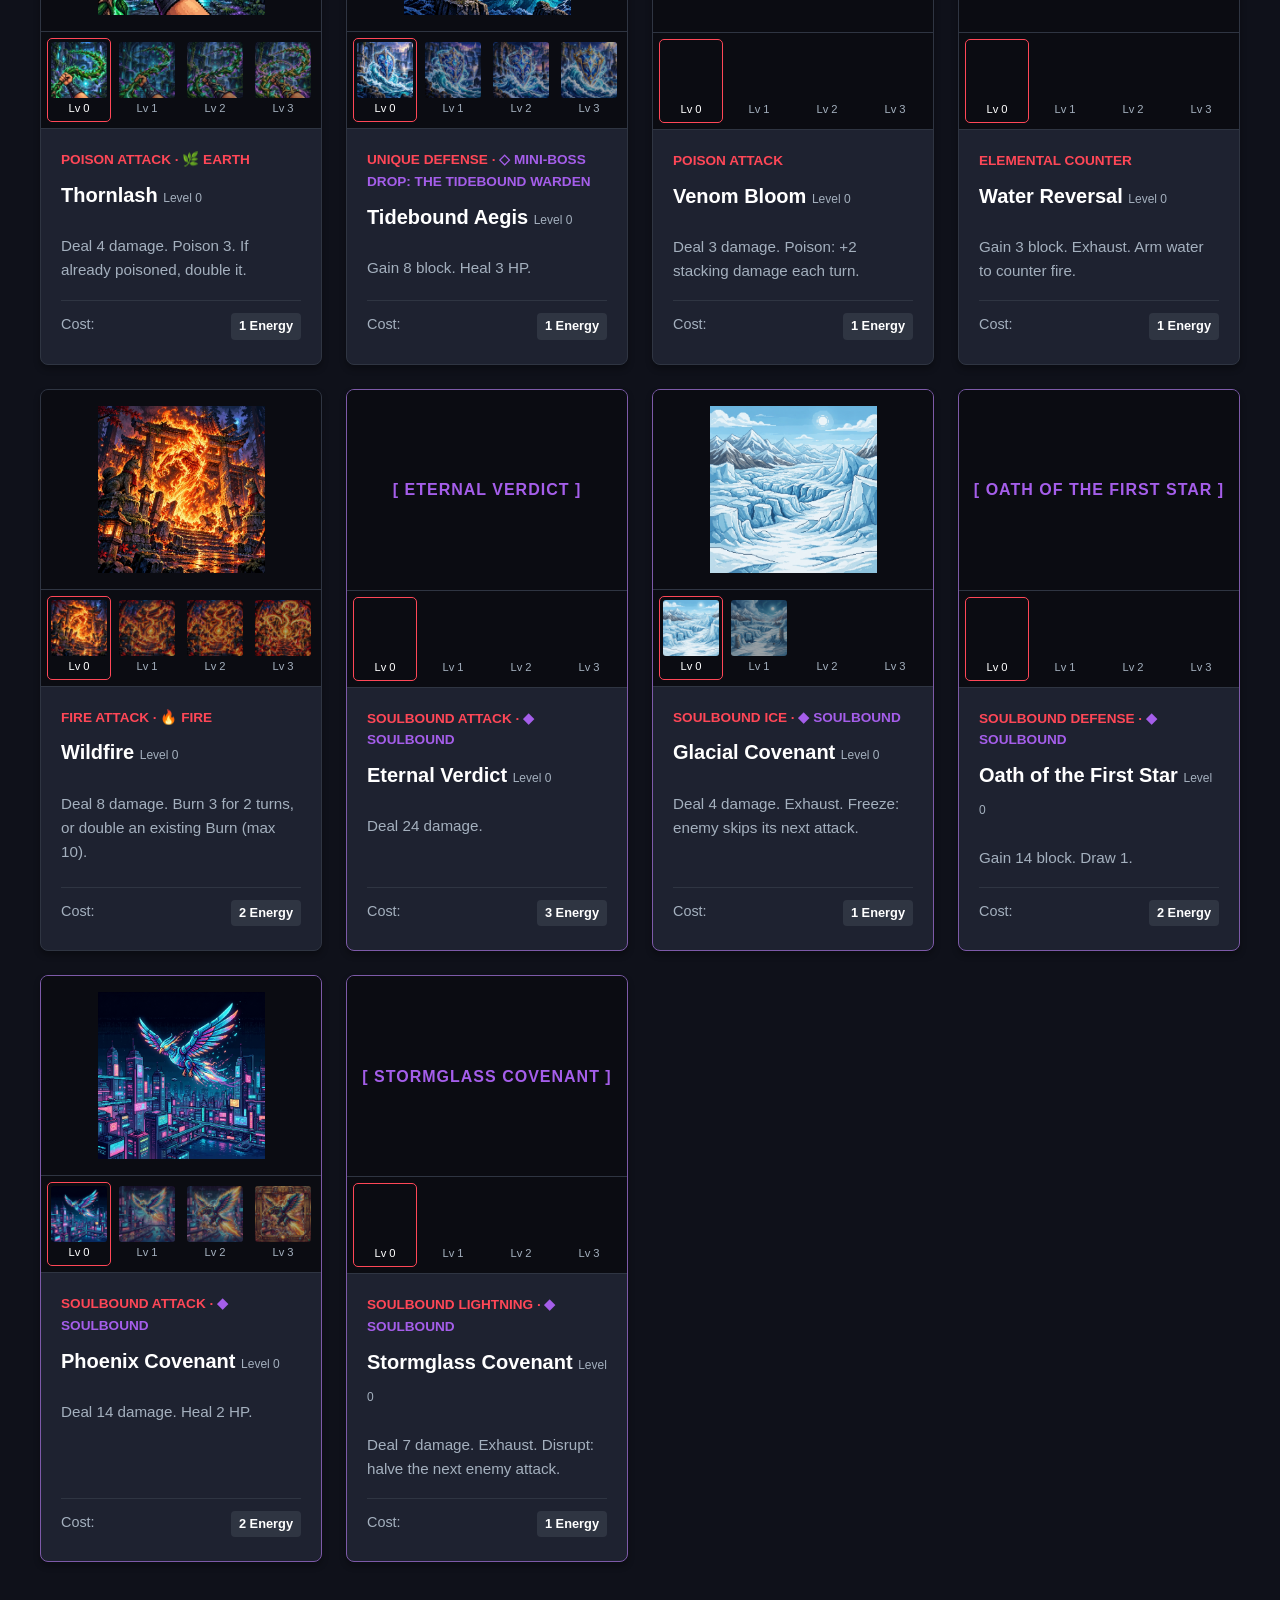
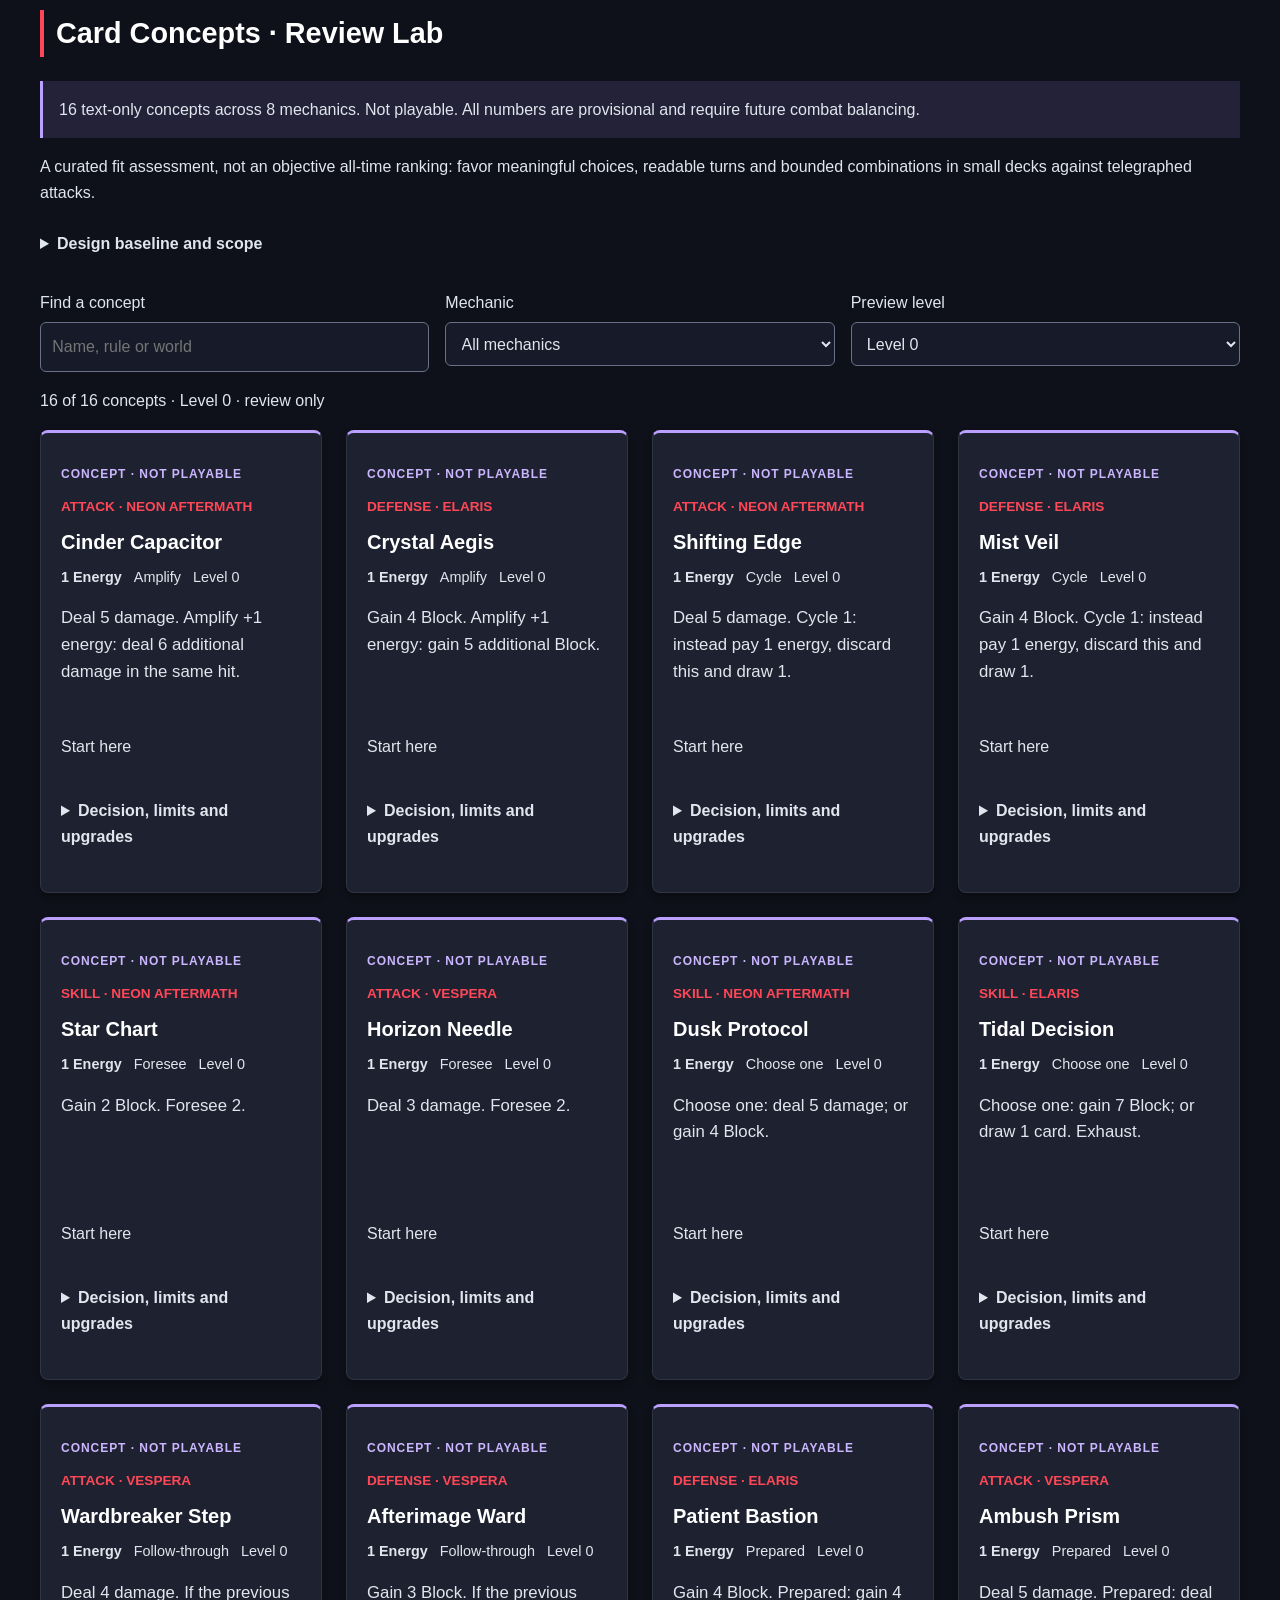
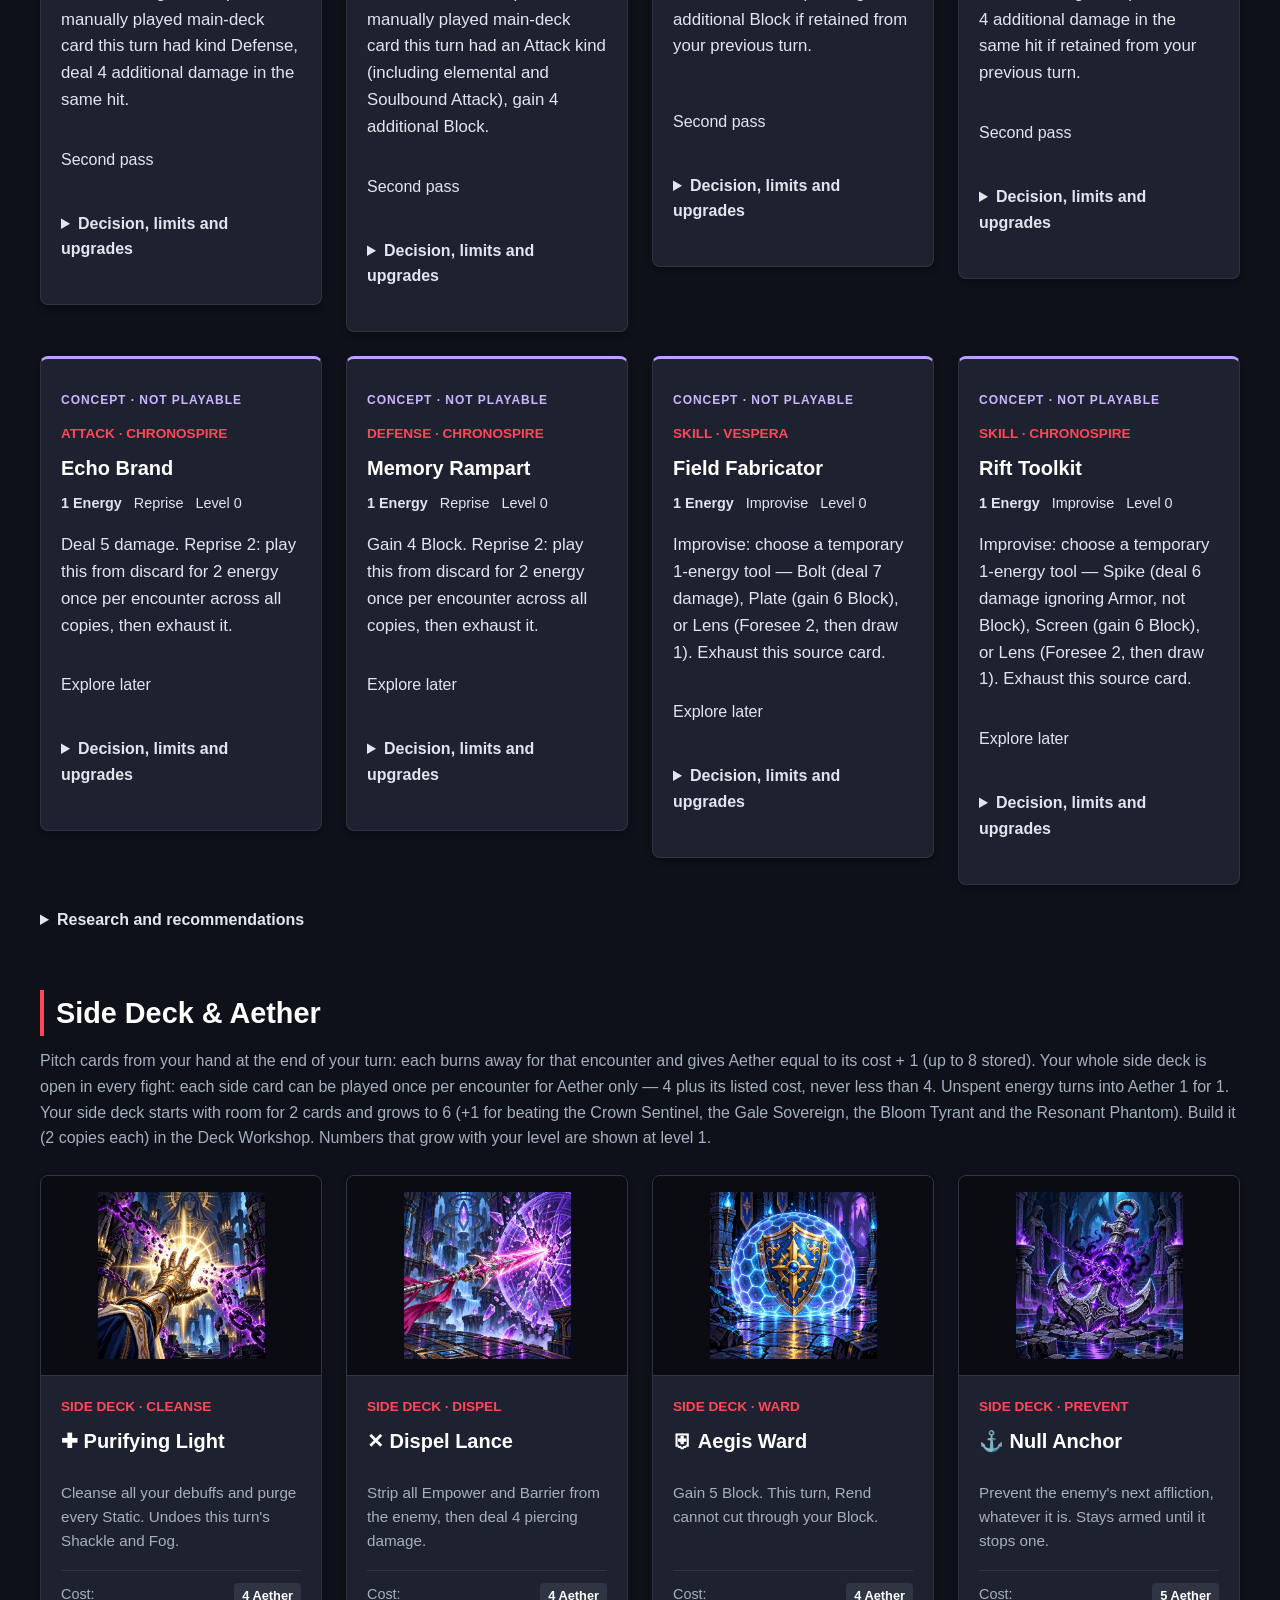
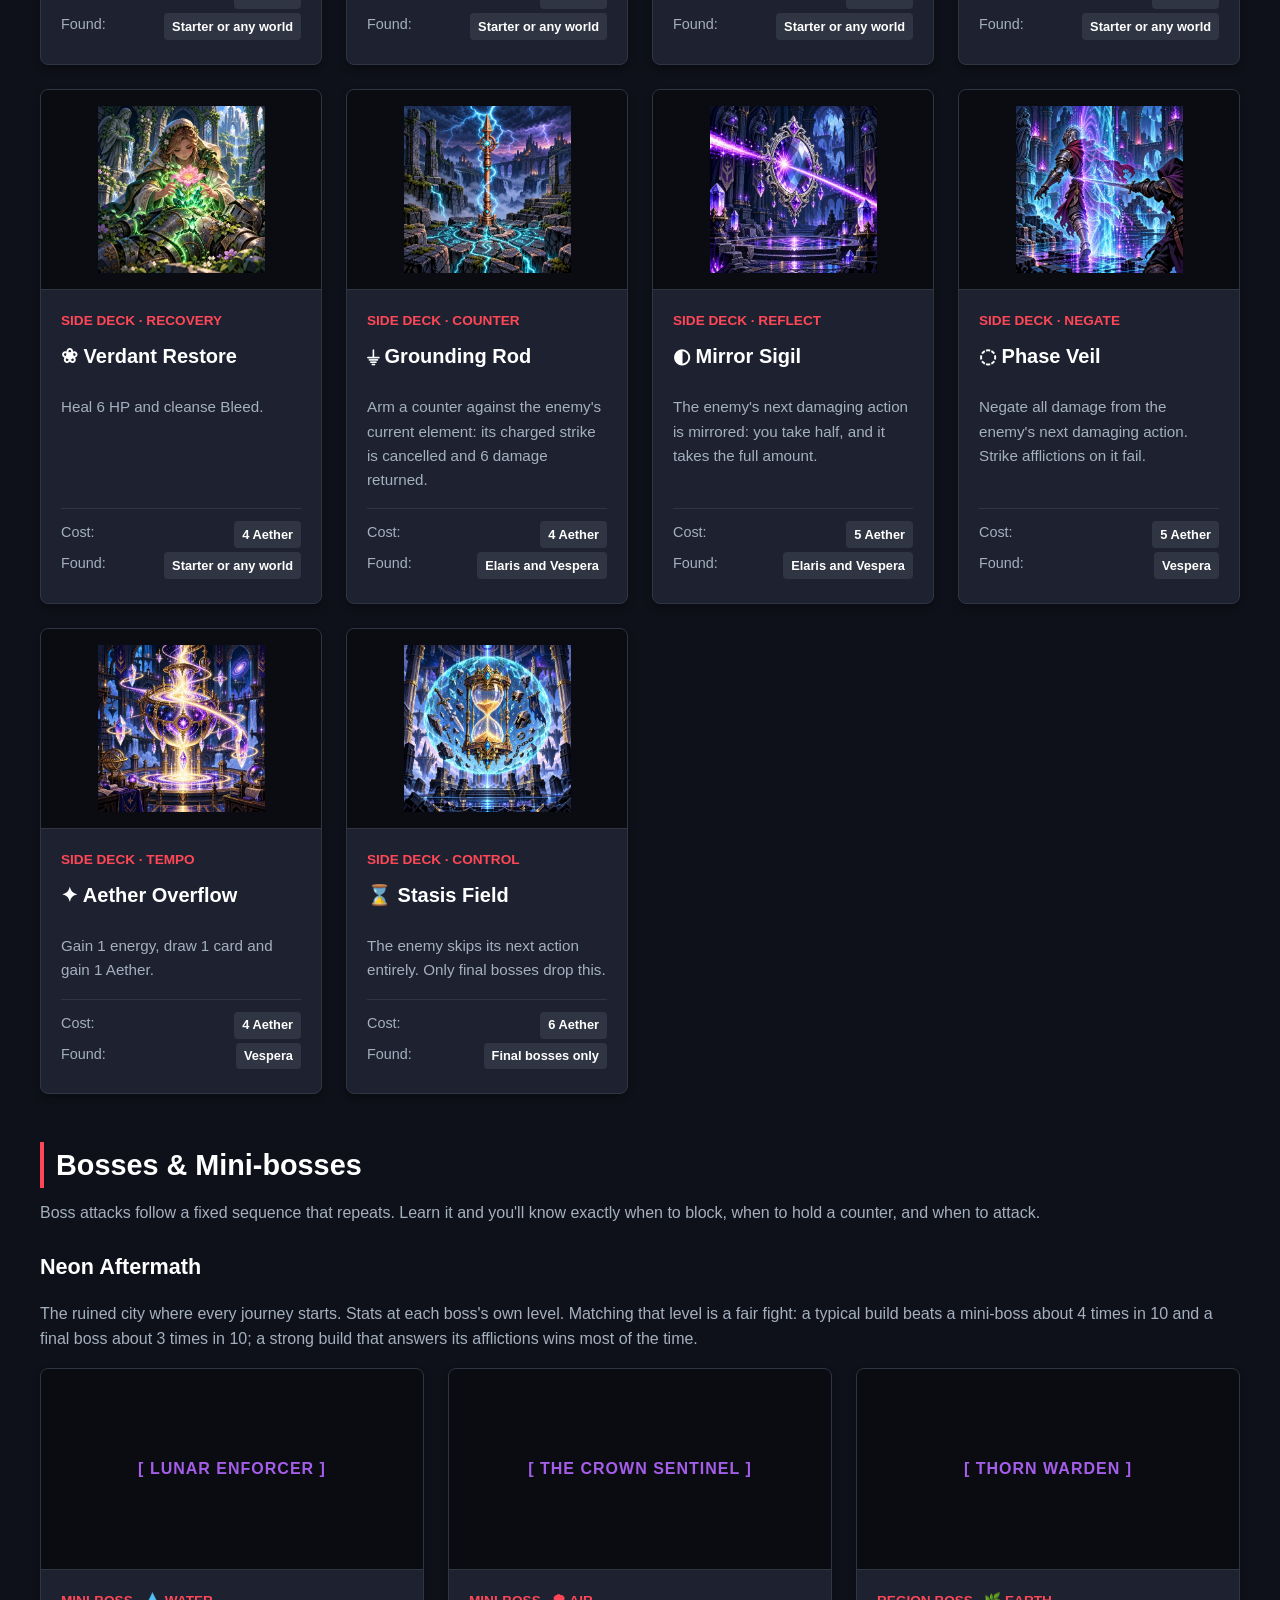
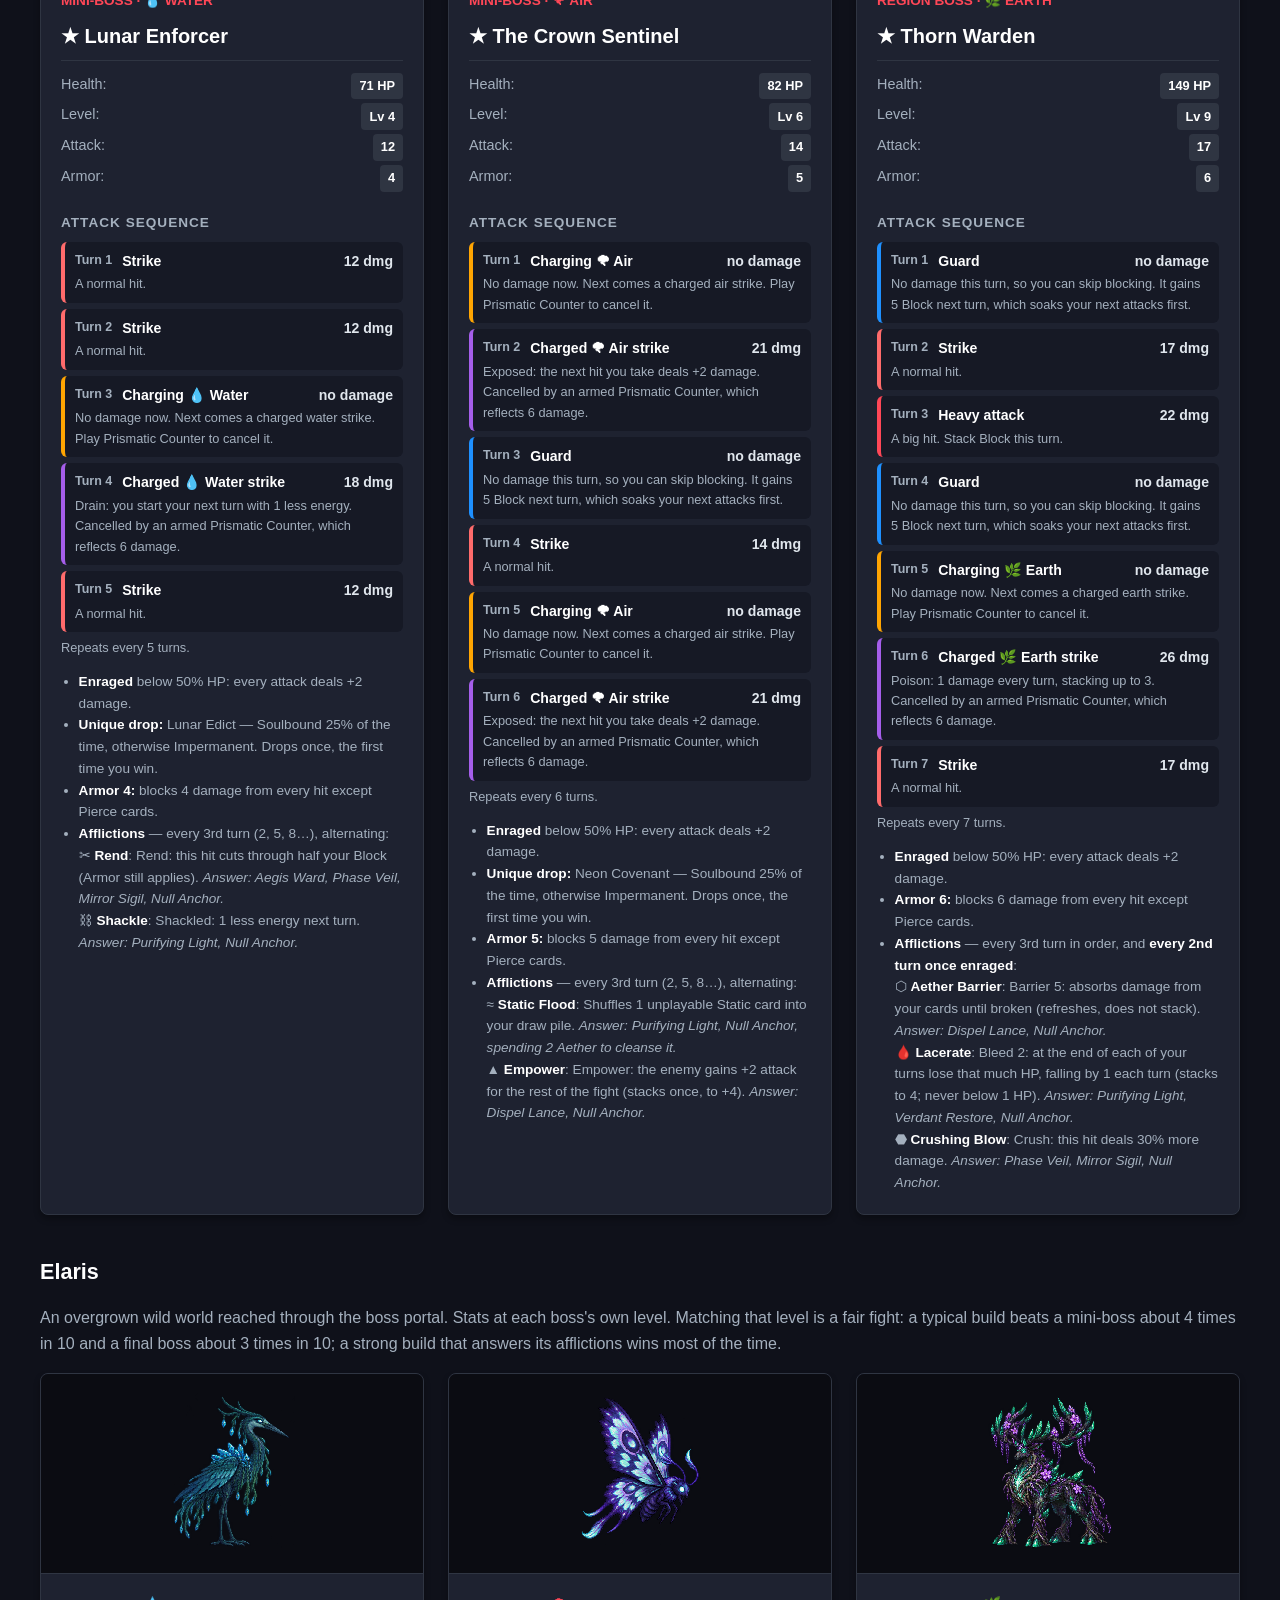
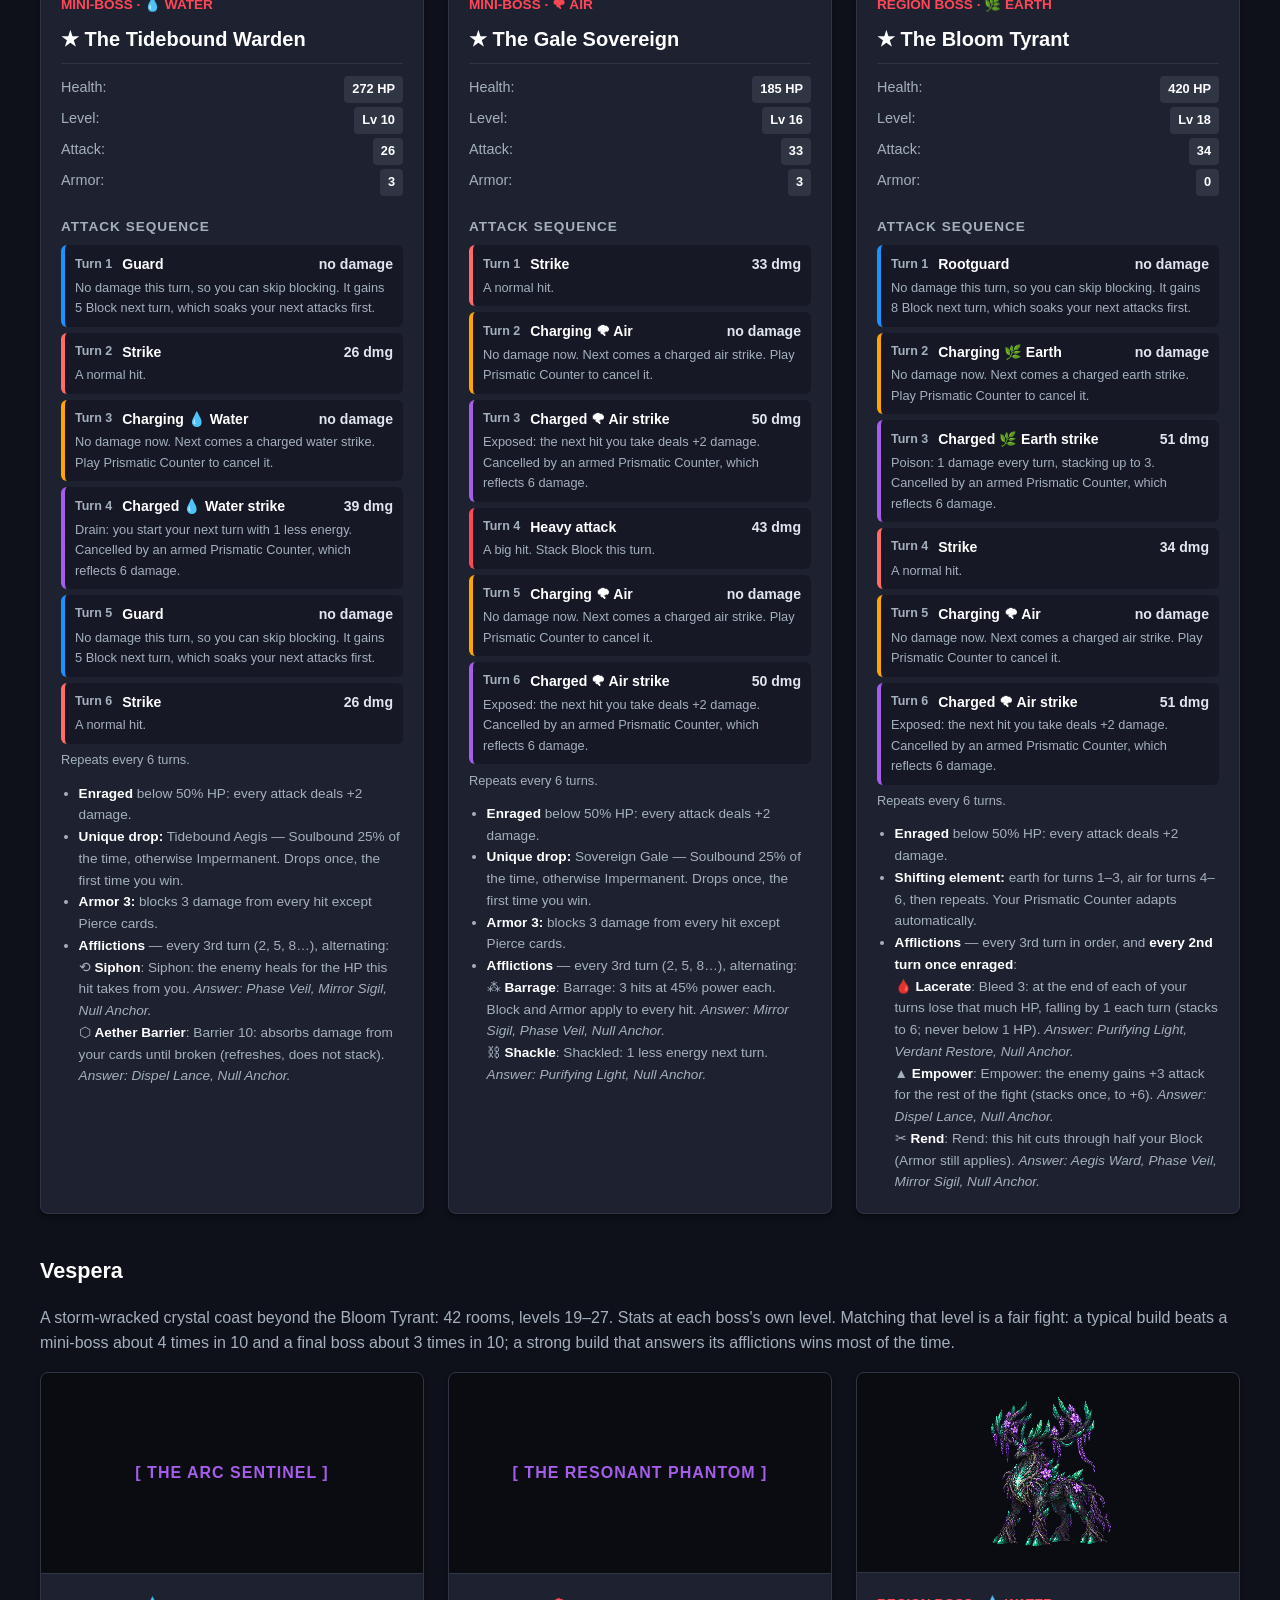
==== commit defe3cb5: "Finish Accelerate artwork and complete card refresh" ====
--- a/compendium.html
+++ b/compendium.html
@@ -246,7 +246,7 @@
          read from the running game (see loadGameData below), because
          expansion.js / encounter-depth.js depend on the game's own globals
          and crashed here, silently dropping 10 of the 23 cards. -->
-    <script src="assets/cards.js?v=art-20261018" onerror="console.warn('assets/cards.js not found')"></script>
+    <script src="assets/cards.js?v=art-20261020" onerror="console.warn('assets/cards.js not found')"></script>
 <link rel="stylesheet" href="assets/concepts/compendium.css?v=concepts-20261018">
 <script defer src="assets/concepts/compendium.js?v=concepts-20261018"></script>
 </head>
@@ -319,7 +319,7 @@
         function loadGameData() {
             return new Promise(resolve => {
                 const frame = document.createElement('iframe');
-                frame.src = 'index.html?v=art-20261018';
+                frame.src = 'index.html?v=art-20261020';
                 frame.setAttribute('aria-hidden', 'true');
                 frame.tabIndex = -1;
                 frame.style.cssText = 'position:absolute;width:1px;height:1px;border:0;opacity:0;pointer-events:none;left:-9999px';
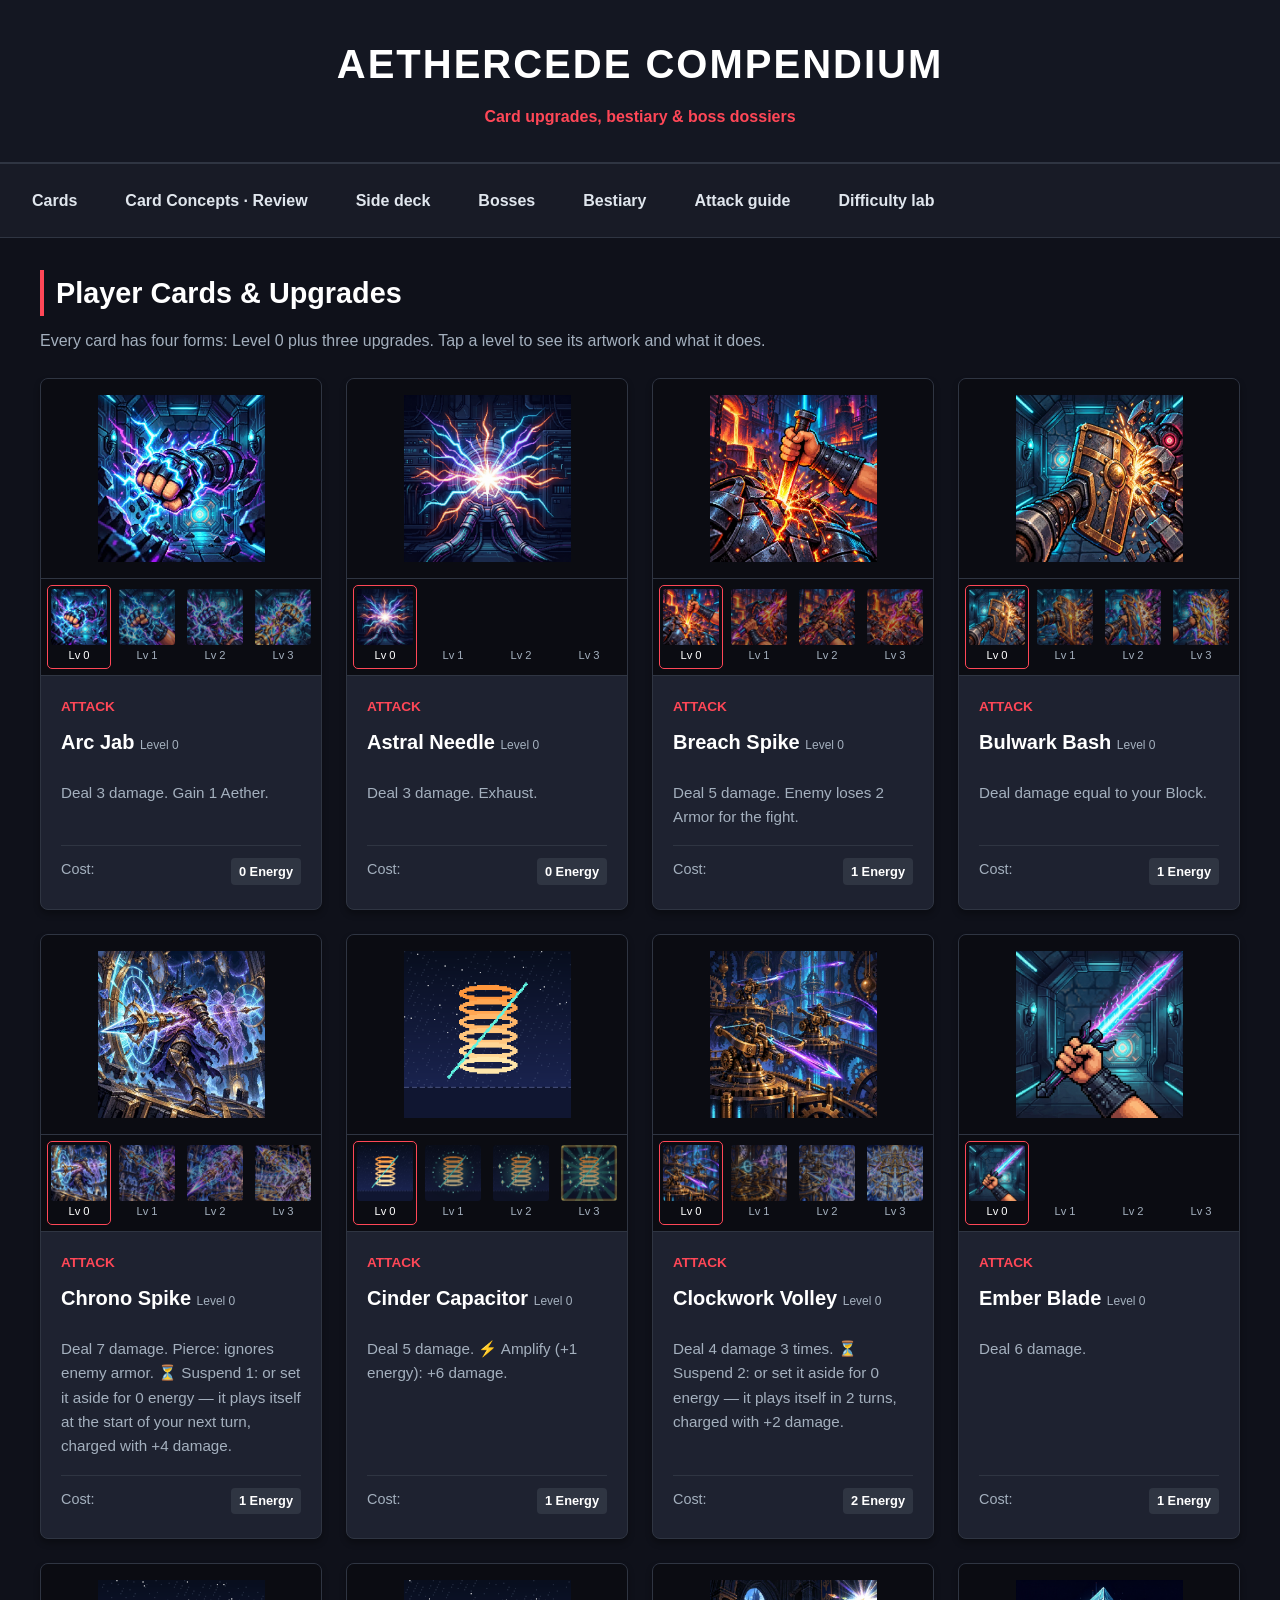
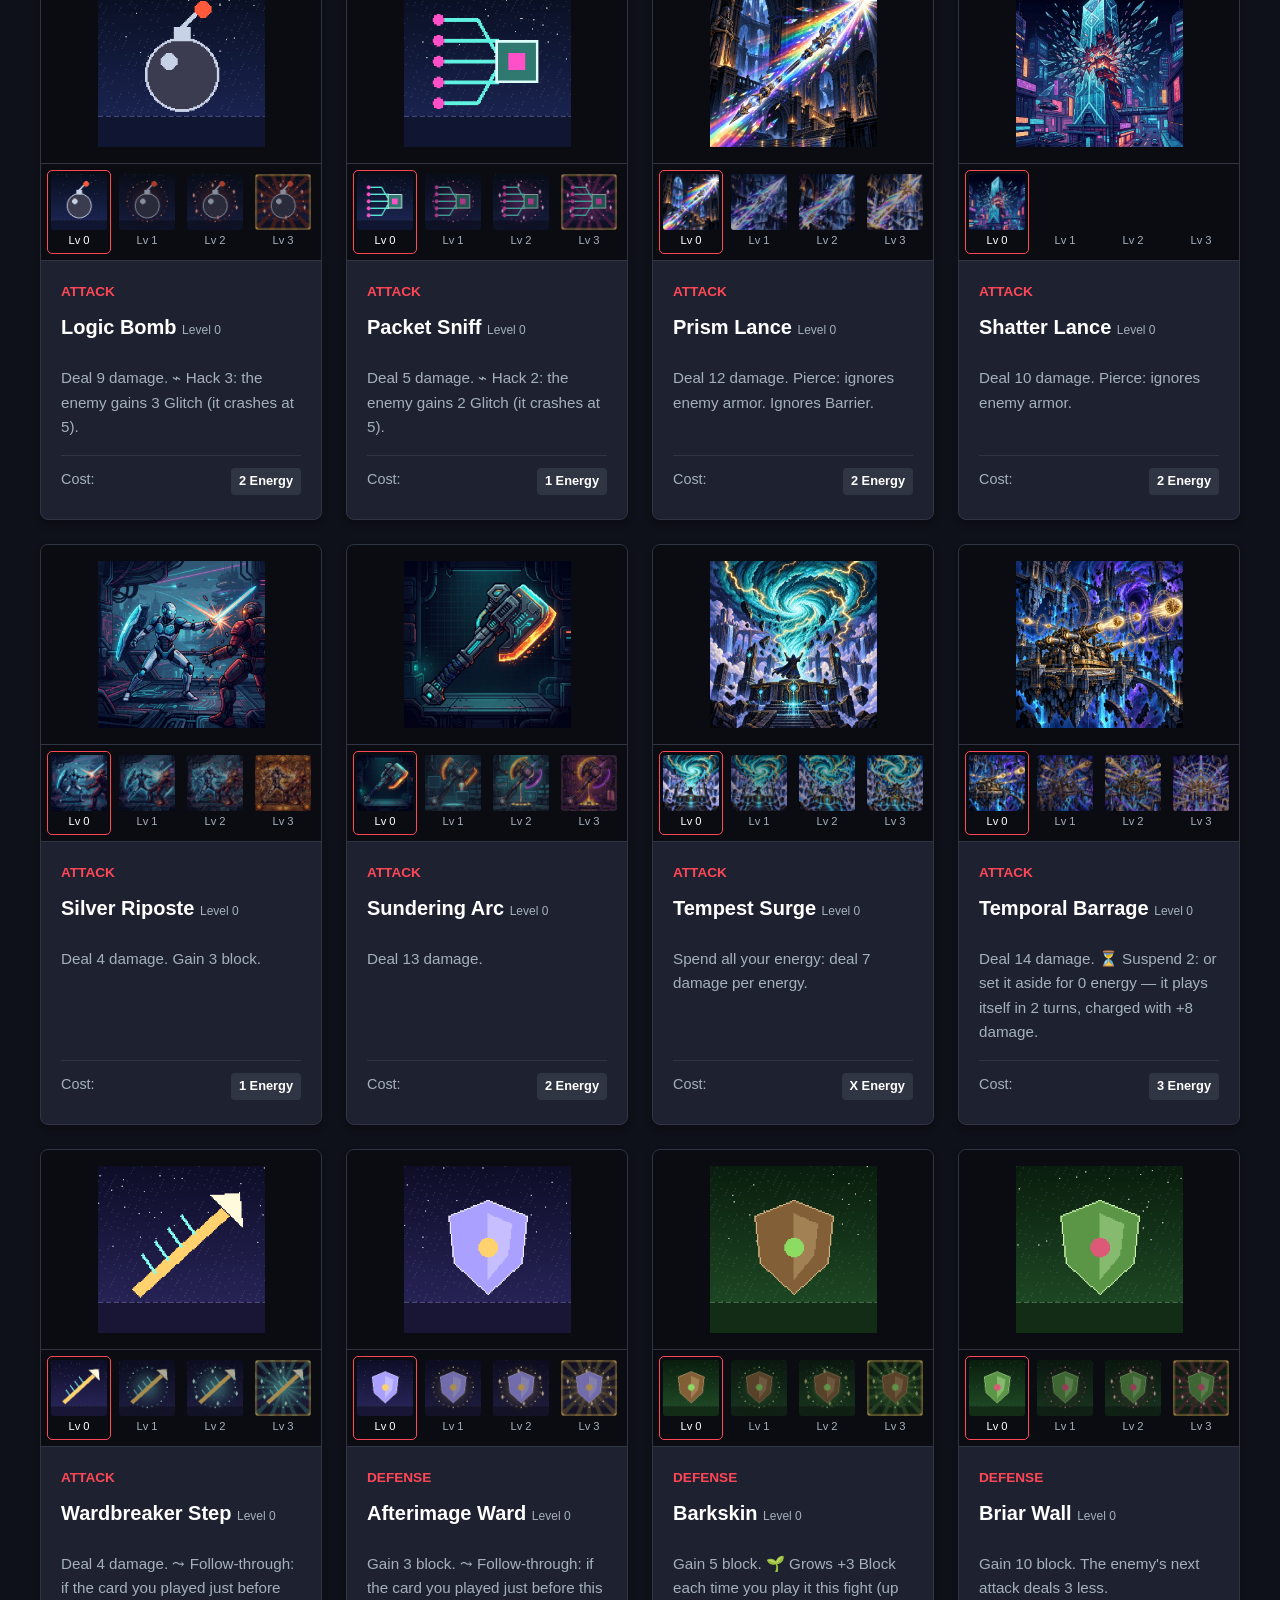
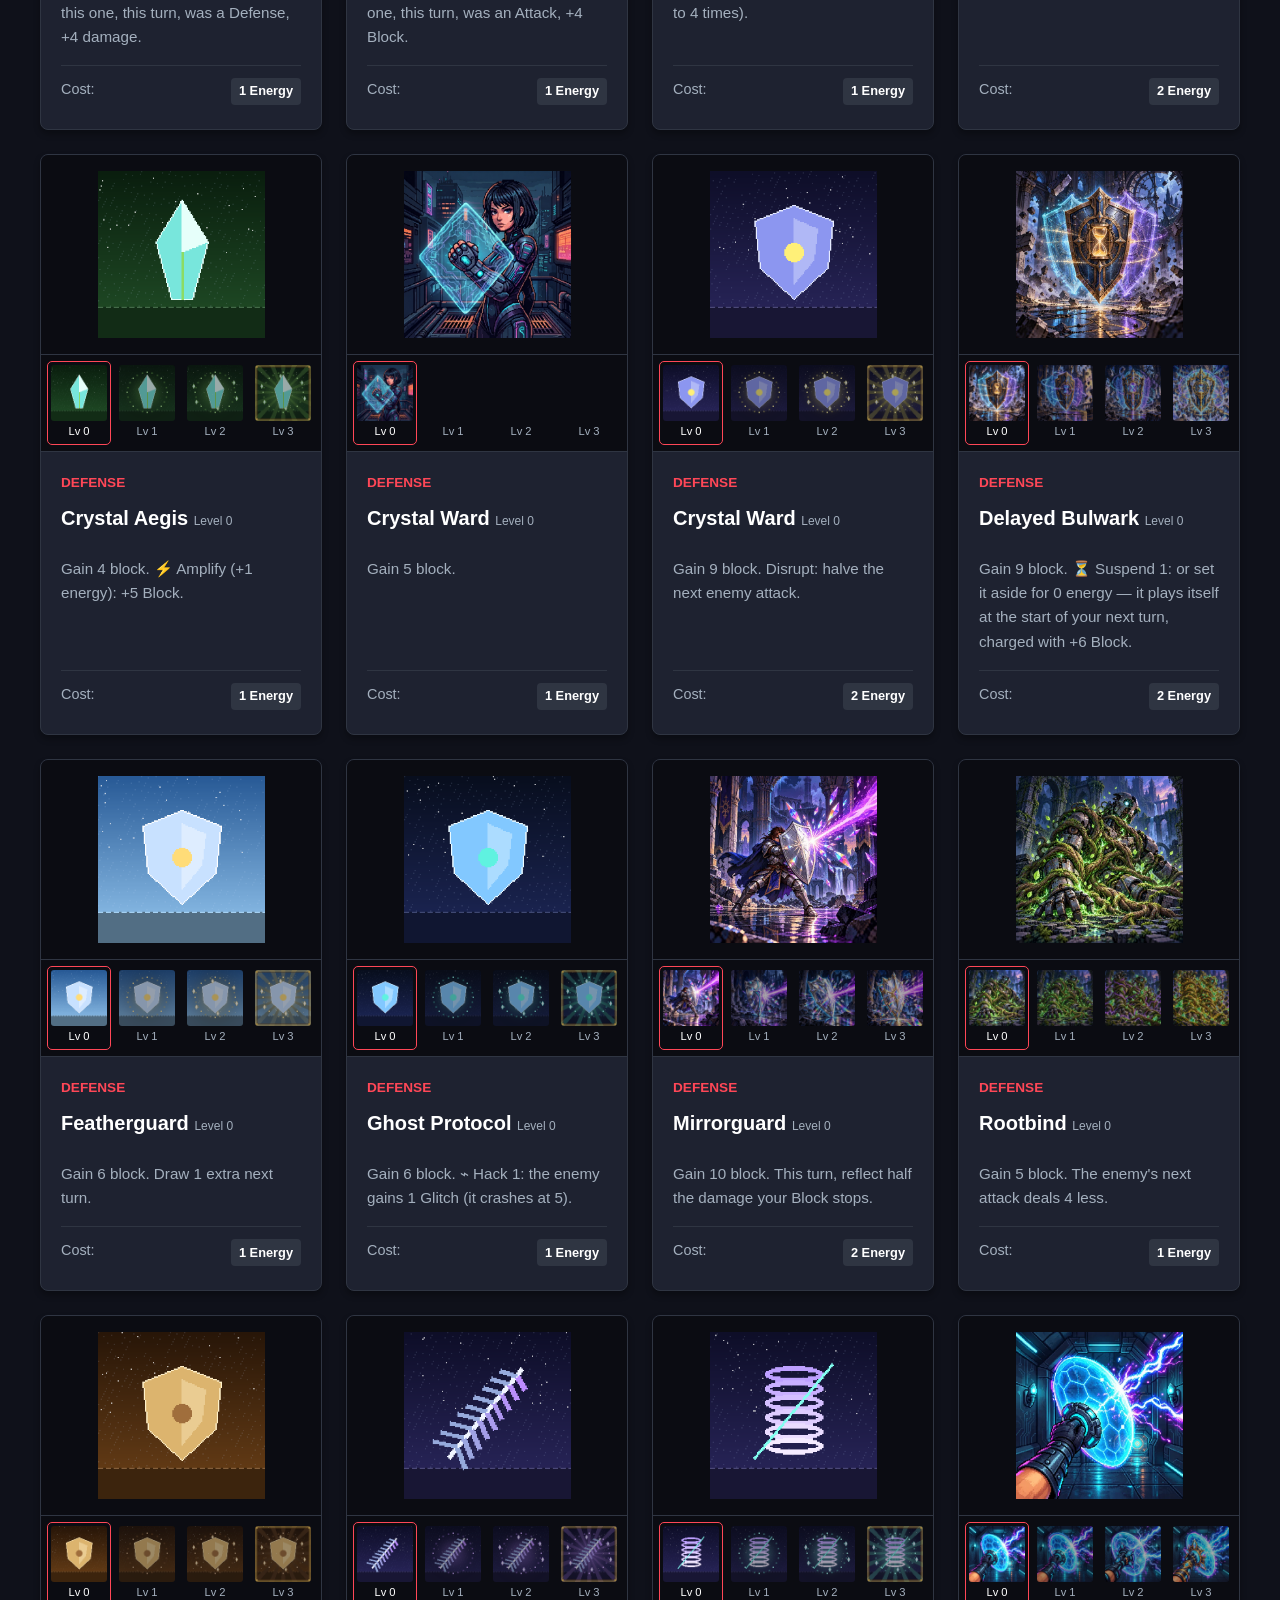
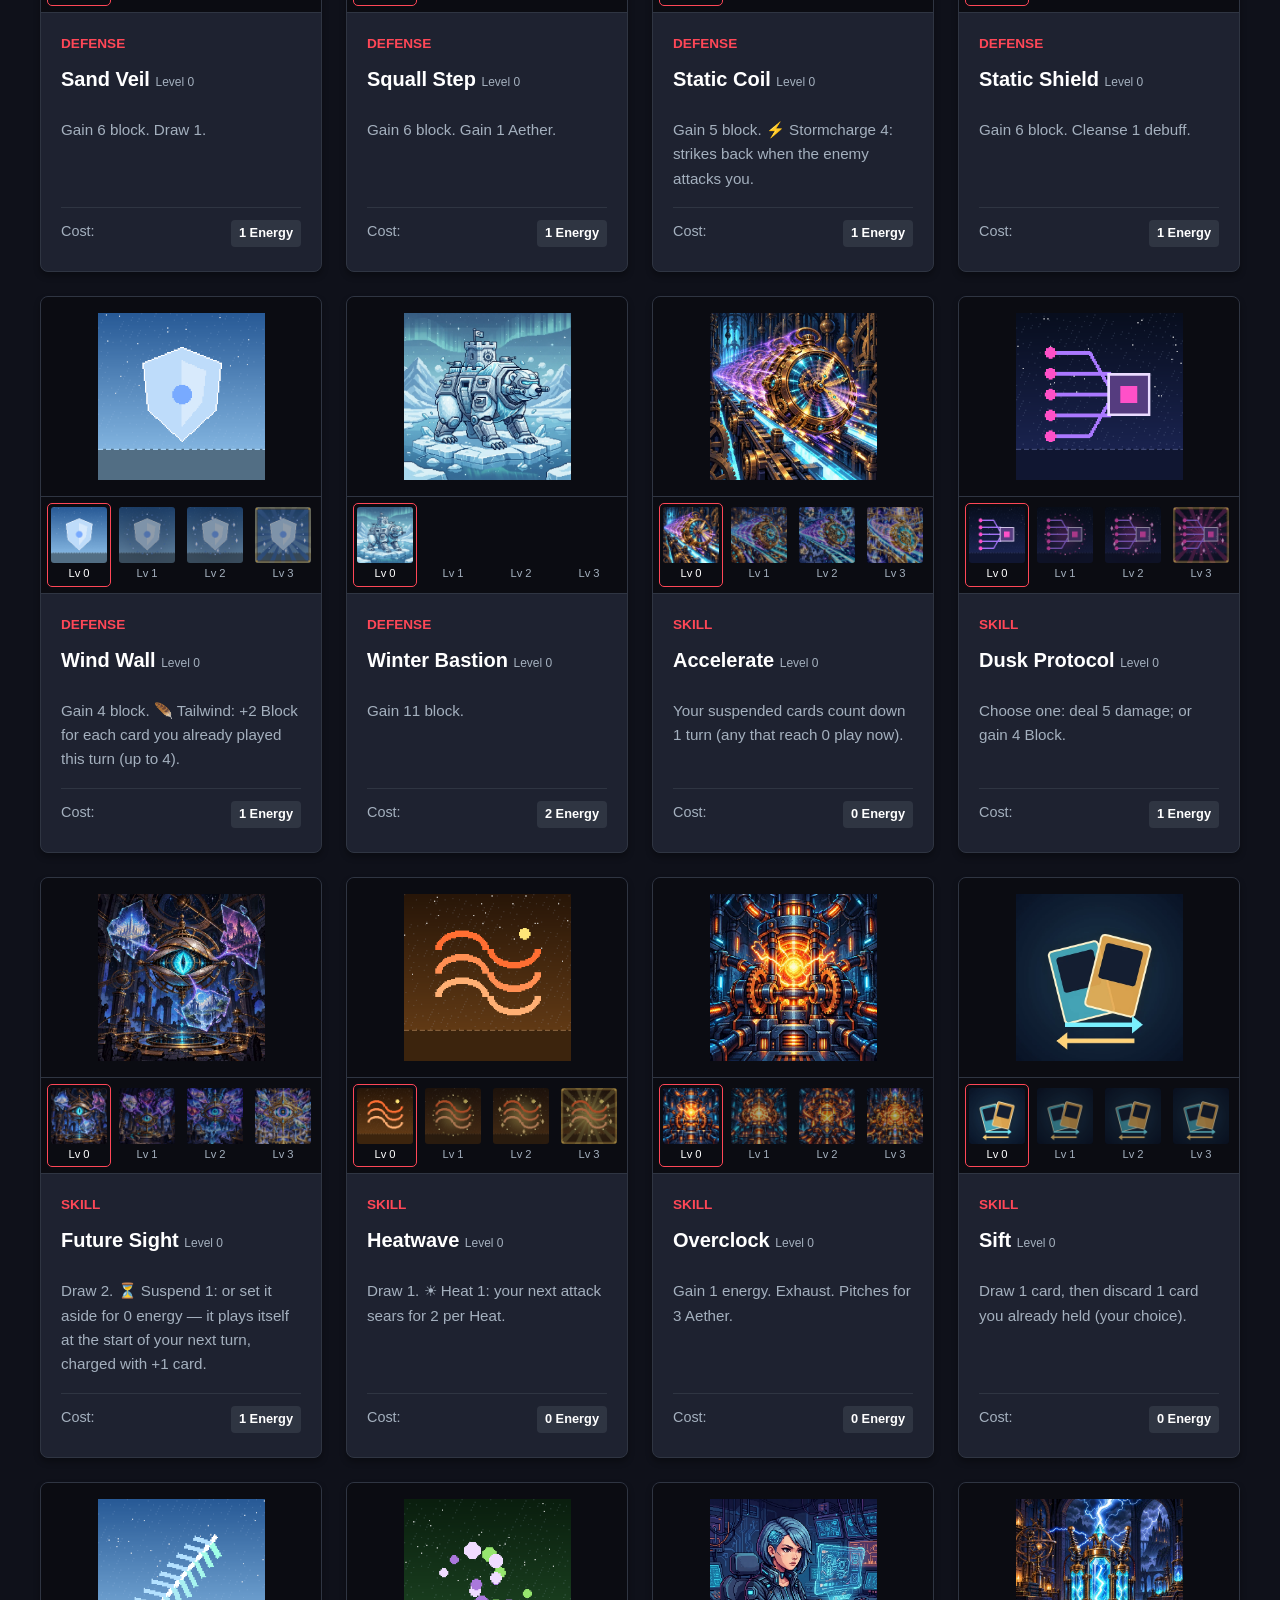
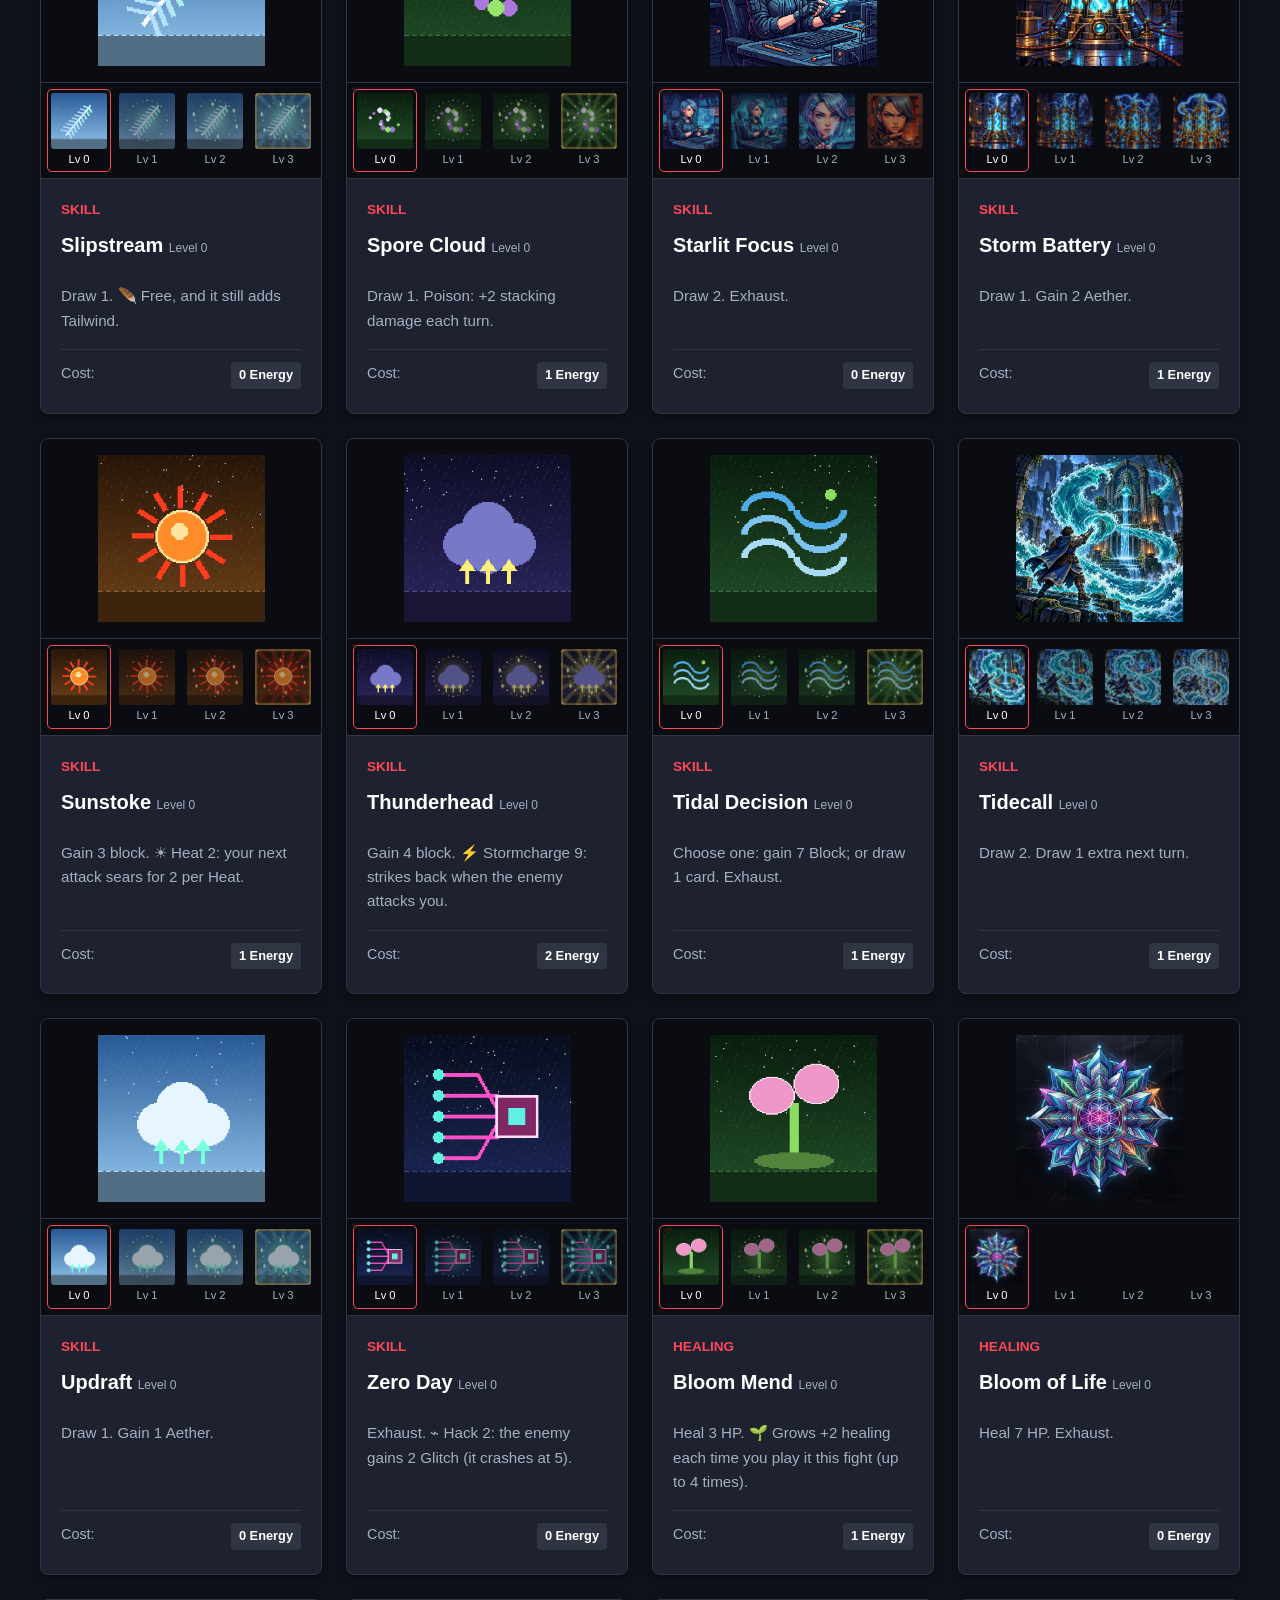
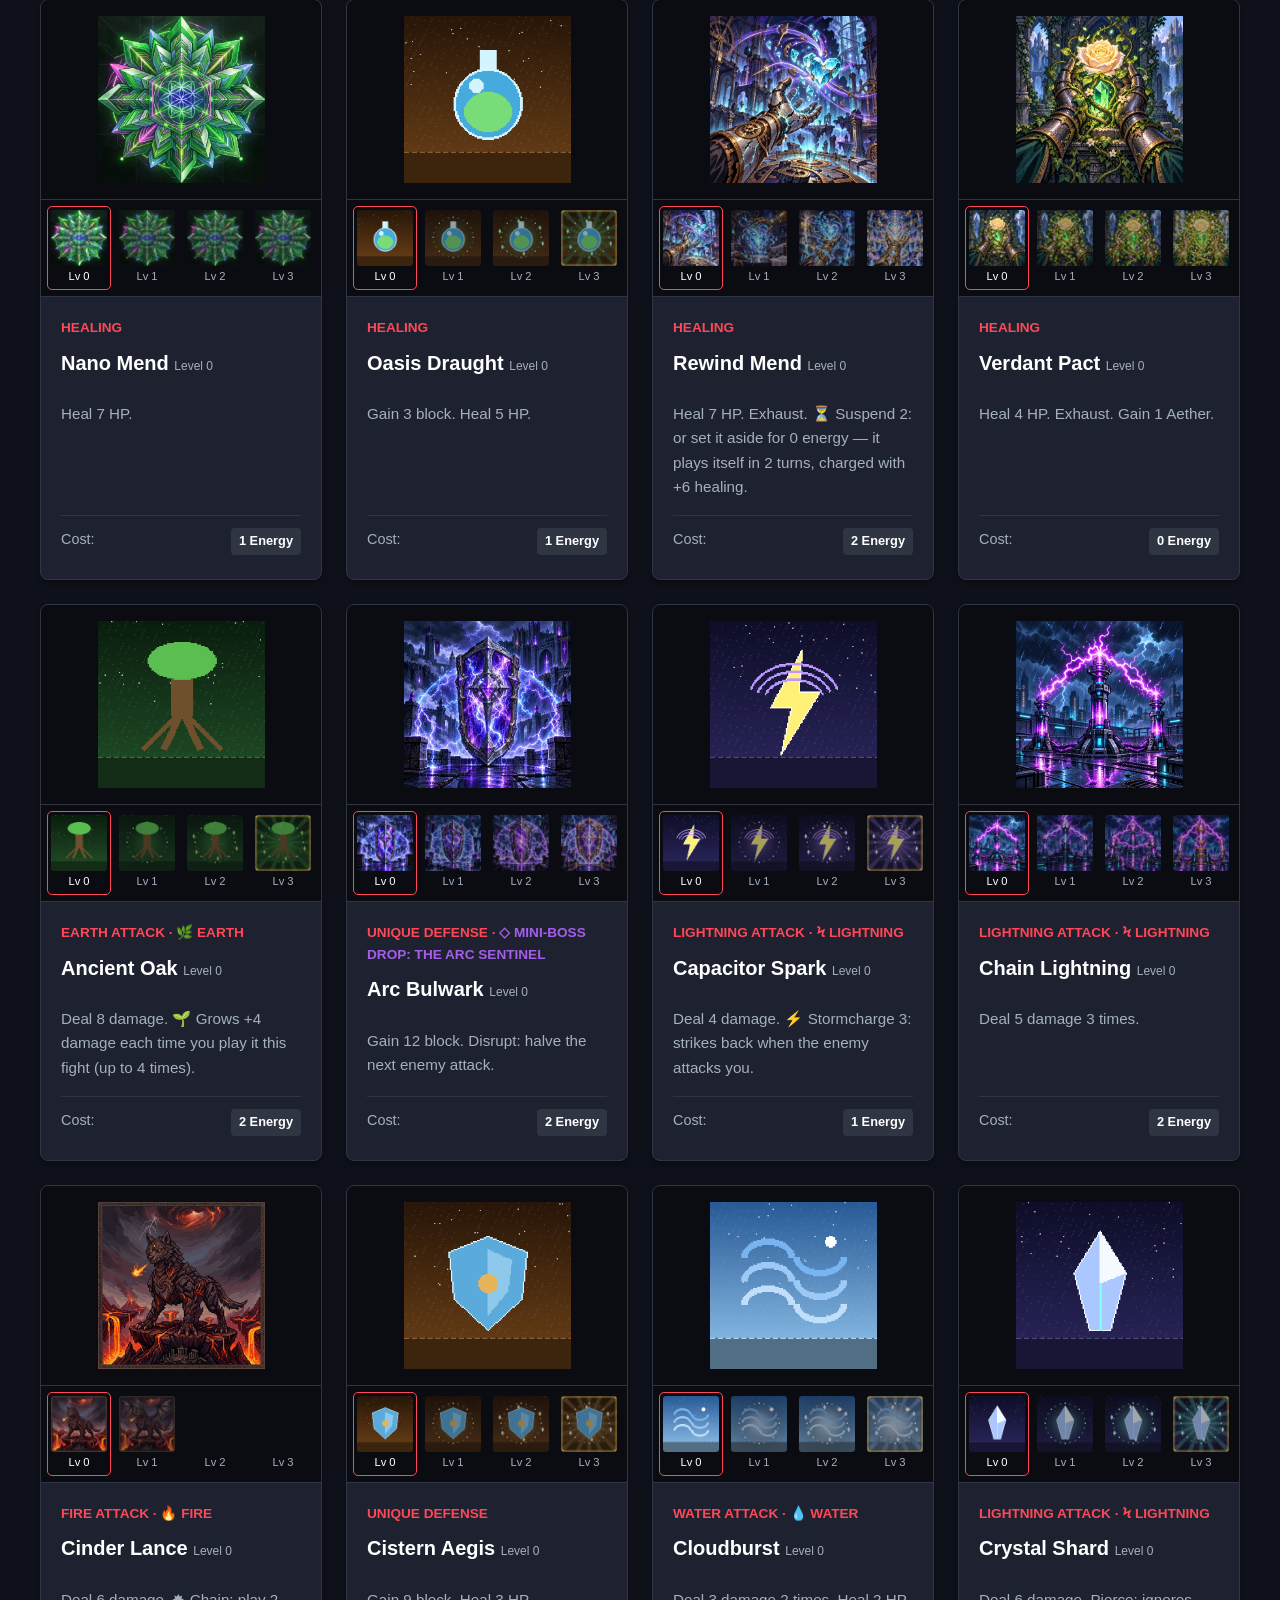
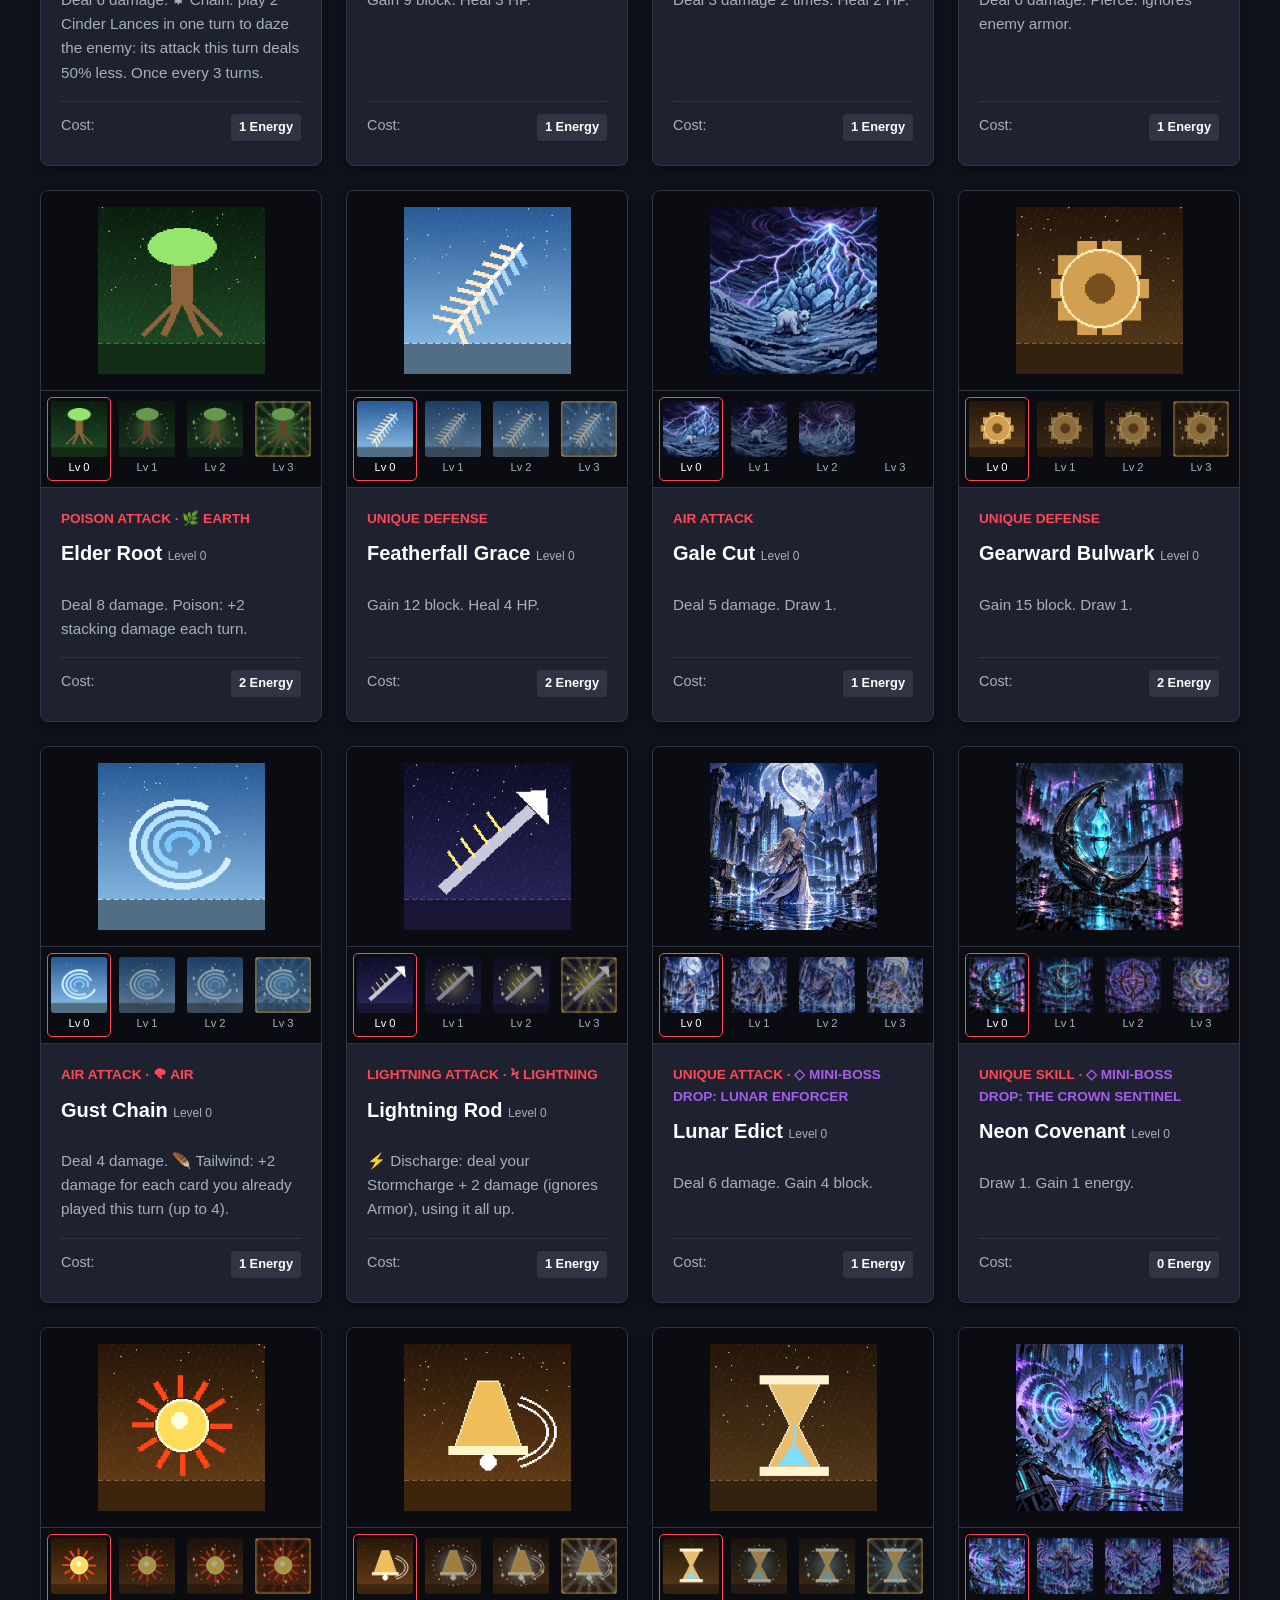
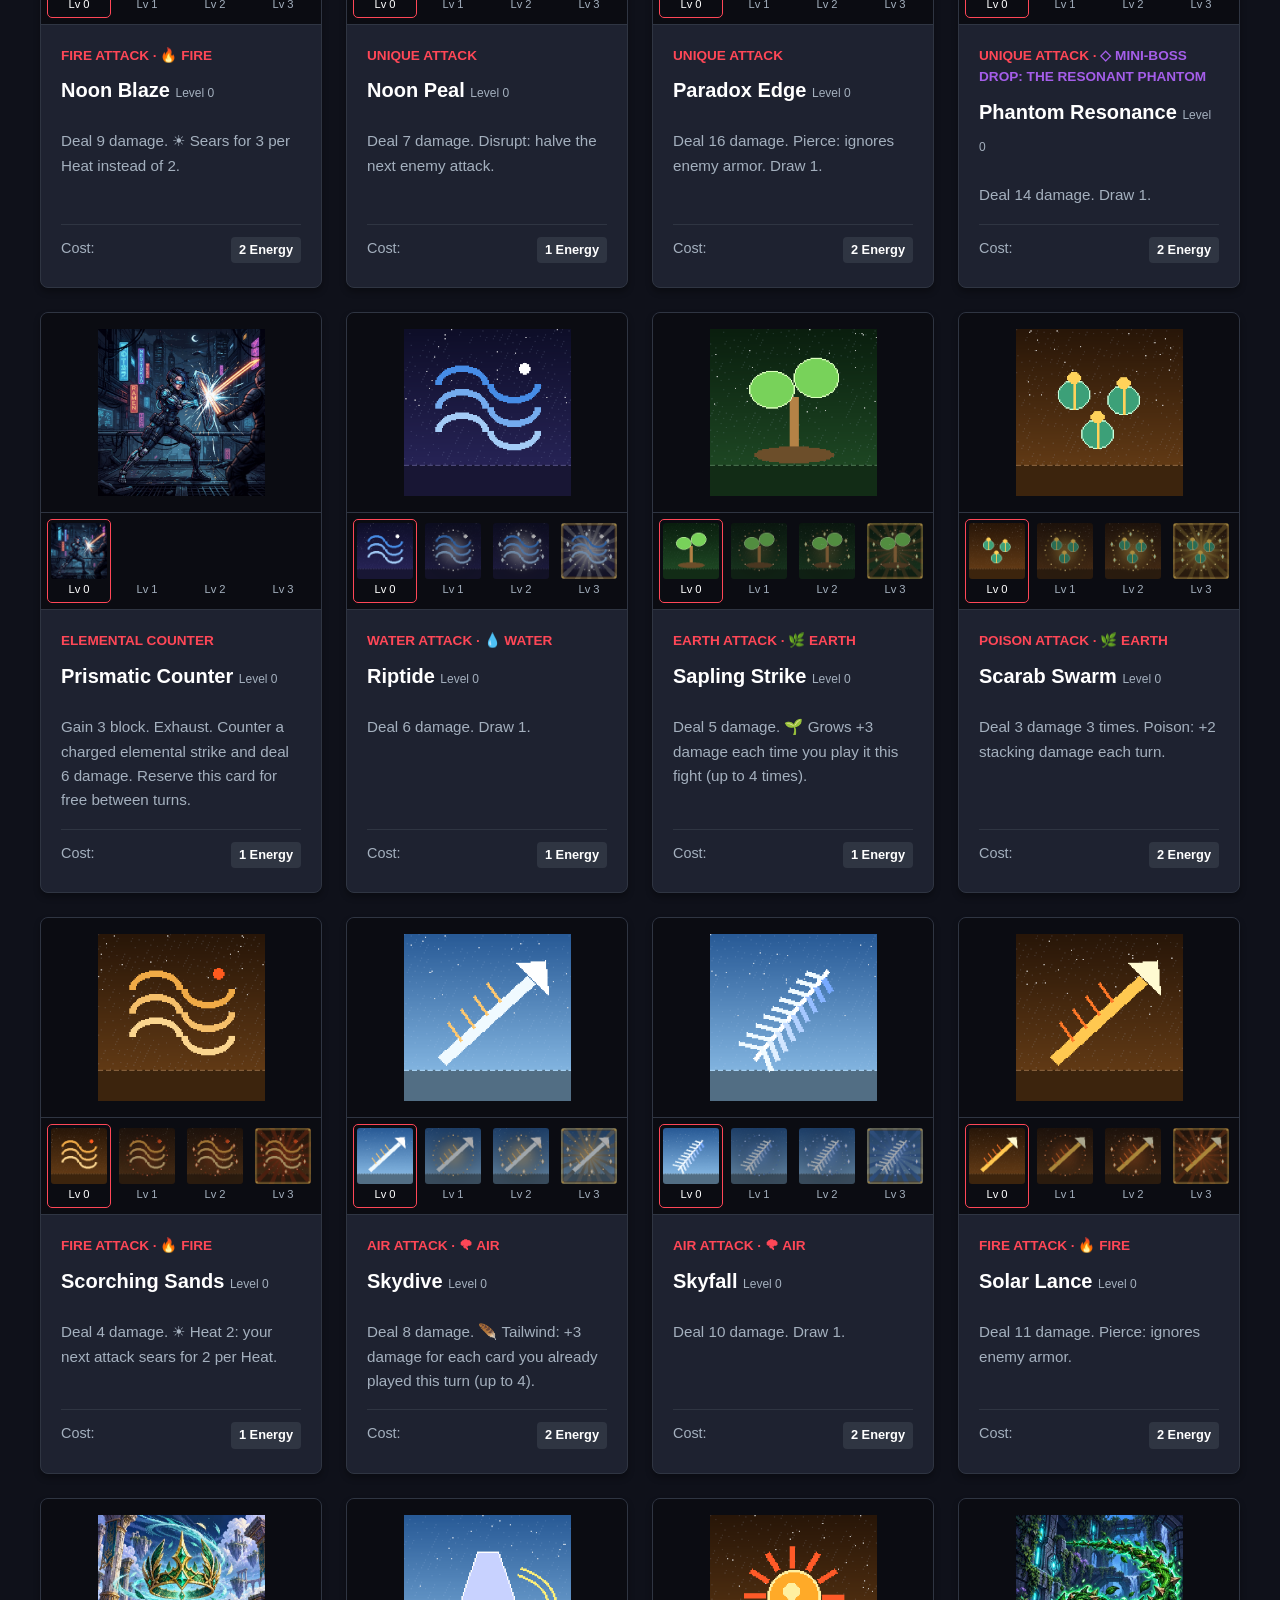
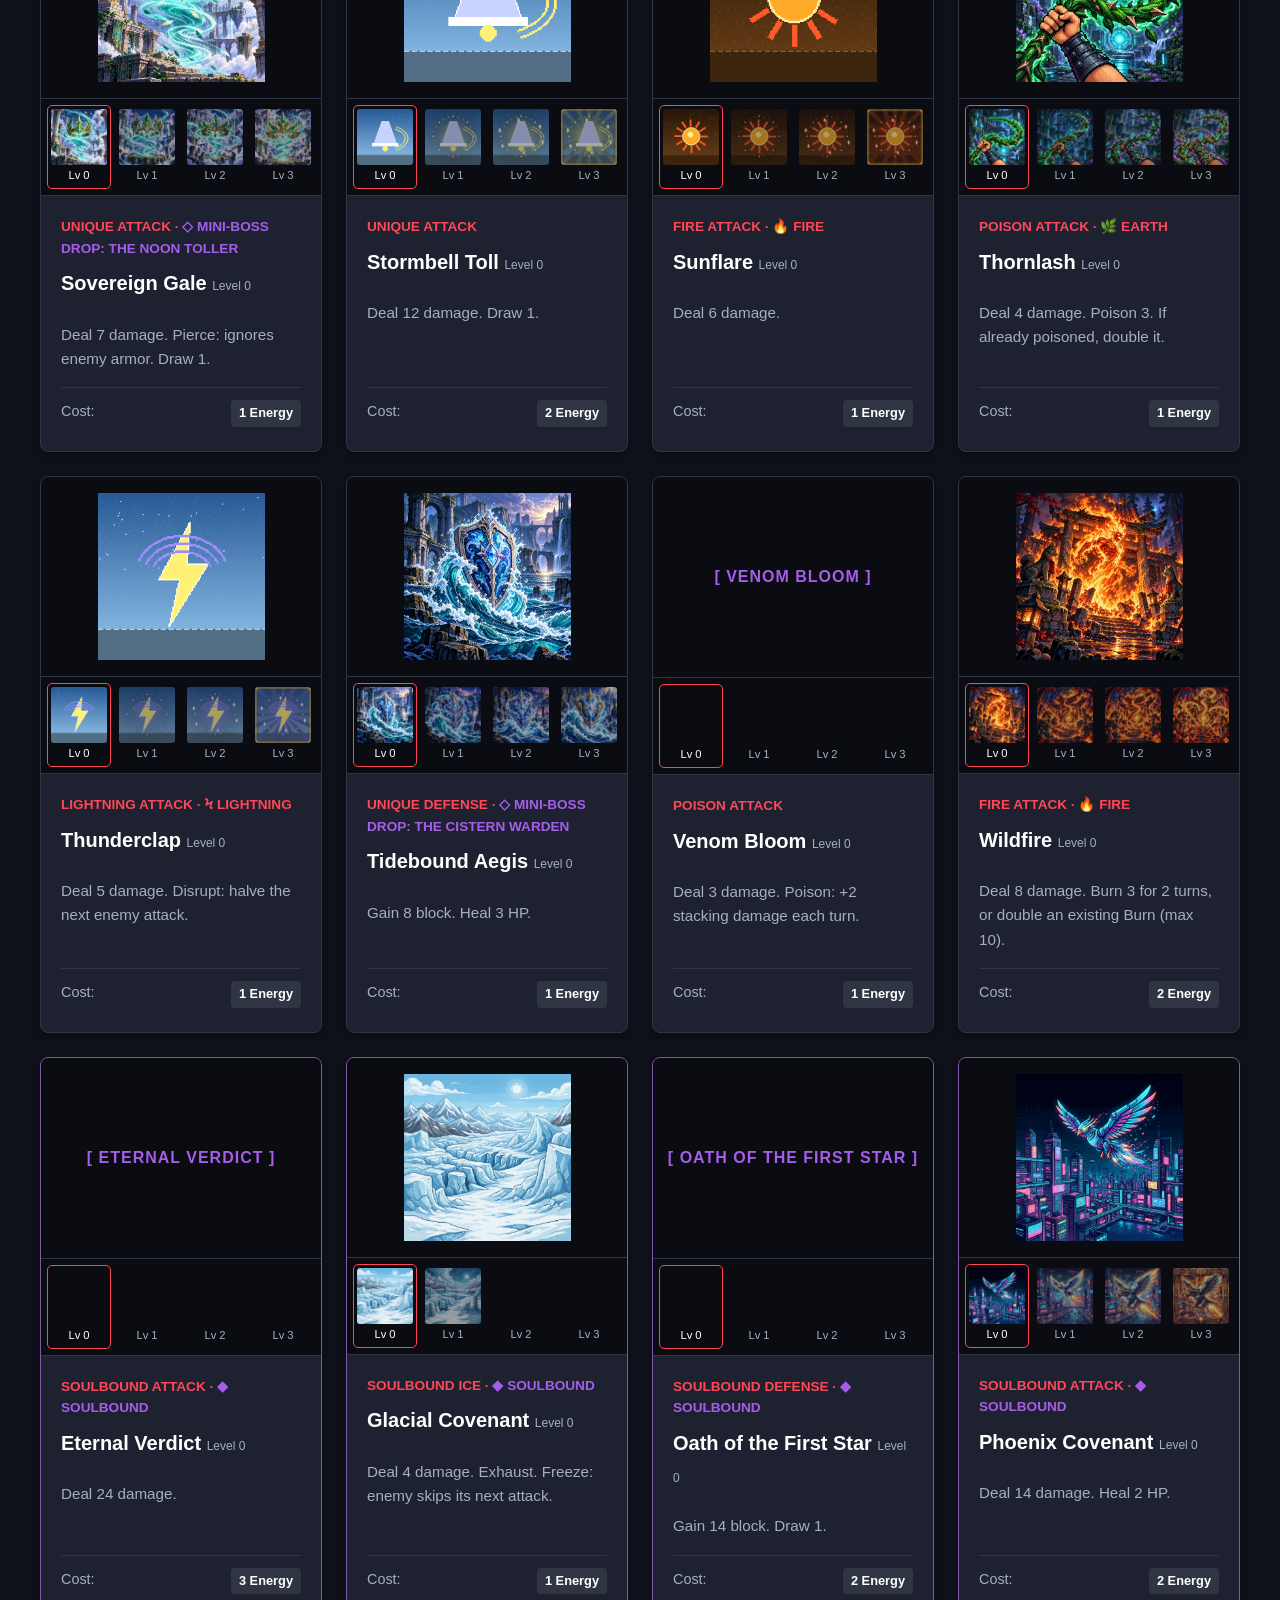
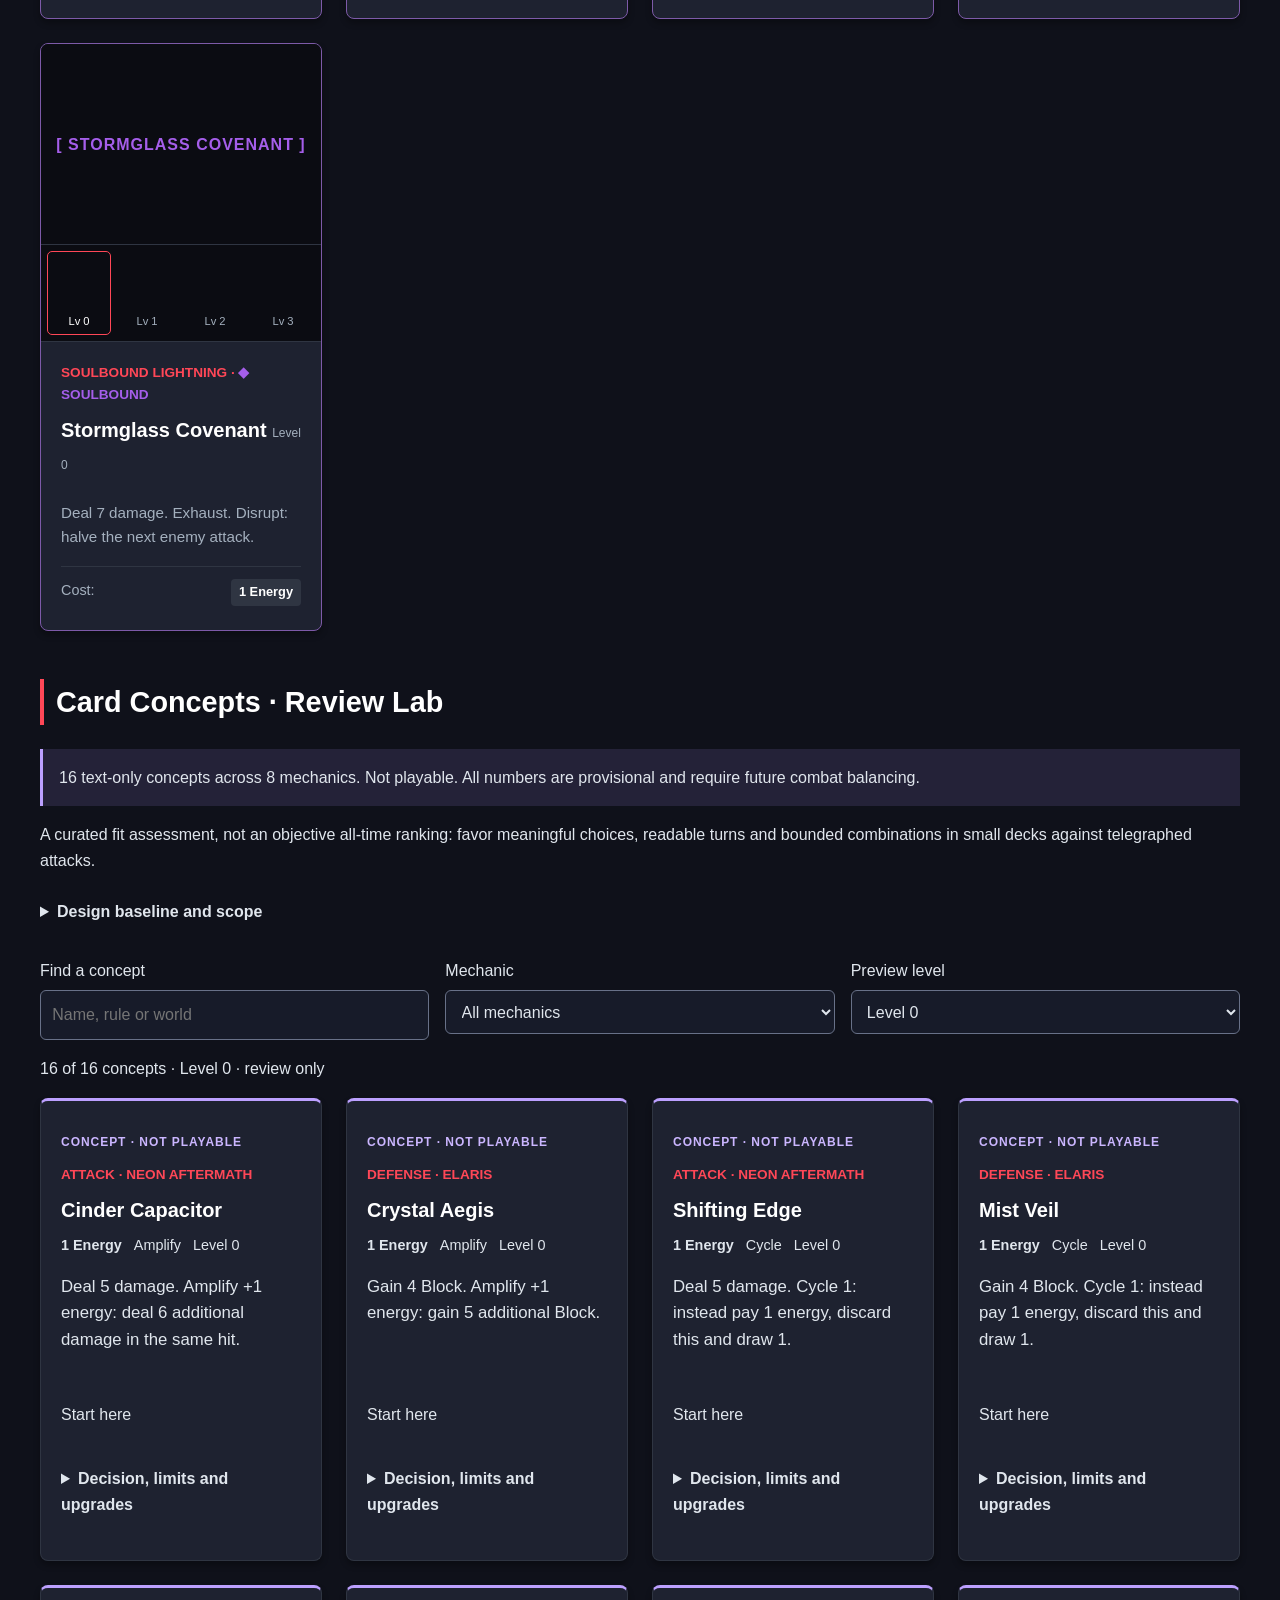
==== commit 4676bc6b: "Import Claudebound Round 248 and retire Reversal cards" ====
--- a/compendium.html
+++ b/compendium.html
@@ -3,7 +3,7 @@
 <head>
     <meta charset="UTF-8">
     <meta name="viewport" content="width=device-width, initial-scale=1.0">
-    <title>Cardbound — Compendium & Database</title>
+    <title>Aethercede — Compendium & Database</title>
     <style>
         :root {
             --bg-color: #0f111a;
@@ -199,6 +199,20 @@
         }
 
         .lead, .dim { color: var(--text-dim); }
+        .lab-controls { display: flex; flex-wrap: wrap; gap: 0.75rem 1rem; align-items: end; margin-bottom: 0.75rem; }
+        .lab-controls label { display: flex; flex-direction: column; font-size: 0.85rem; color: var(--text-dim); gap: 0.25rem; }
+        .lab-controls select, .lab-btn { background: var(--card-bg); color: var(--text-main); border: 1px solid var(--border-color); border-radius: 6px; padding: 0.45rem 0.8rem; font: inherit; }
+        .lab-btn { cursor: pointer; } .lab-btn:disabled { opacity: 0.5; cursor: default; } #lab-run:not(:disabled) { border-color: var(--accent-blue); }
+        .lab-progress { display: flex; align-items: center; gap: 0.75rem; margin-bottom: 0.75rem; font-size: 0.9rem; color: var(--text-dim); }
+        .lab-bar { flex: 0 0 200px; height: 8px; background: var(--card-bg); border-radius: 4px; overflow: hidden; } .lab-bar span { display: block; height: 100%; width: 0; background: var(--accent-blue); transition: width .2s; }
+        .lab-table-wrap { overflow-x: auto; border: 1px solid var(--border-color); border-radius: 8px; }
+        .lab-table { width: 100%; border-collapse: collapse; font-size: 0.85rem; white-space: nowrap; }
+        .lab-table th, .lab-table td { padding: 0.4rem 0.6rem; text-align: left; border-bottom: 1px solid var(--border-color); }
+        .lab-table th { background: #141722; position: sticky; top: 0; } .lab-table td.num { text-align: right; font-variant-numeric: tabular-nums; }
+        .lab-table tr.kind-mini td:nth-child(2) { color: var(--accent-purple); } .lab-table tr.kind-boss td:nth-child(2) { color: var(--accent-color); font-weight: 600; }
+        .lab-win { display: inline-flex; align-items: center; gap: 0.4rem; } .lab-win i { display: inline-block; width: 60px; height: 6px; background: var(--border-color); border-radius: 3px; overflow: hidden; } .lab-win i b { display: block; height: 100%; background: var(--accent-blue); }
+        .verdict-hard { color: var(--accent-color); } .verdict-easy { color: #ffa502; } .verdict-ok { color: var(--accent-blue); }
+        .lab-note { font-size: 0.85rem; margin-top: 0.5rem; }
         .lead { margin-top: -0.75rem; margin-bottom: 1.5rem; }
         .game-card.soul { border-color: #7d5aa8; }
         .soul-tag { color: var(--accent-purple); }
@@ -246,14 +260,14 @@
          read from the running game (see loadGameData below), because
          expansion.js / encounter-depth.js depend on the game's own globals
          and crashed here, silently dropping 10 of the 23 cards. -->
-    <script src="assets/cards.js?v=art-20261020" onerror="console.warn('assets/cards.js not found')"></script>
-<link rel="stylesheet" href="assets/concepts/compendium.css?v=concepts-20261018">
-<script defer src="assets/concepts/compendium.js?v=concepts-20261018"></script>
+    <script src="assets/cards.js?v=sync-20261023" onerror="console.warn('assets/cards.js not found')"></script>
+    <link rel="stylesheet" href="assets/concepts/compendium.css?v=concepts-20261018">
+    <script defer src="assets/concepts/compendium.js?v=concepts-20261018"></script>
 </head>
 <body>
 
     <header>
-        <h1>Cardbound Compendium</h1>
+        <h1>Aethercede Compendium</h1>
         <div class="subtitle">Card upgrades, bestiary &amp; boss dossiers</div>
     </header>
 
@@ -264,6 +278,7 @@
         <a href="#bosses">Bosses</a>
         <a href="#monsters">Bestiary</a>
         <a href="#mechanics">Attack guide</a>
+        <a href="#lab">Difficulty lab</a>
     </nav>
 
     <div class="container">
@@ -302,24 +317,126 @@
             <div class="mech-grid" id="mechanics-list"></div>
         </section>
 
+        <section id="lab">
+            <h2>Difficulty lab</h2>
+            <p class="lead">Plays real battles against every enemy with the game's own engine, at the player's own level: 16 talent builds (points spent up to that level) &times; 2 play styles, the bosses, side cards and deck slots of earlier worlds, and every gear piece available by then worn. Regular enemies are listed per species and level. <b>Typical</b> is the average win rate over all builds and styles. Your saved journey is never touched.</p>
+            <div class="lab-controls">
+                <label>World <select id="lab-world"><option value="all">All worlds</option></select></label>
+                <label>Fights per build and style <select id="lab-fights"><option>1</option><option selected>2</option><option>4</option><option>6</option></select></label>
+                <button id="lab-run" class="lab-btn" disabled>Run</button>
+                <button id="lab-stop" class="lab-btn" disabled>Stop</button>
+                <button id="lab-copy" class="lab-btn" disabled>Copy results</button>
+            </div>
+            <div class="lab-progress" aria-live="polite"><div class="lab-bar"><span id="lab-bar"></span></div><span id="lab-status">Loading the game&hellip;</span></div>
+            <div class="lab-table-wrap"><table class="lab-table" id="lab-table">
+                <thead><tr><th>World</th><th>Enemy</th><th>Lv</th><th>HP / Atk</th><th>Typical win</th><th>Best build</th><th>Worst build</th><th>Turns</th><th>HP left</th><th>Gear</th><th>Verdict</th></tr></thead>
+                <tbody></tbody>
+            </table></div>
+            <p class="dim lab-note">Targets: regular fights 30&ndash;100%, mini-bosses 34&ndash;50%, final bosses 22&ndash;36% (Neon Aftermath's Thorn Warden 34&ndash;50%). More fights per build give steadier numbers but take longer (all six worlds at 6 fights take a few minutes). The same lab runs from the command line: <code>node tests/difficulty-report.cjs [fights] [world]</code>.</p>
+        </section>
+
     </div>
 
+    <script>
+        // Round 182: the Difficulty lab (assets/sim/lab.js and the bot in assets/sim/bot.js) runs
+        // inside the hidden game frame. While it runs, saving, drawing and storage writes in that
+        // frame are switched off and every save key is restored afterwards, so a journey in
+        // another tab is never touched.
+        (function () {
+            const $ = id => document.getElementById(id);
+            let rows = [], stopping = false, running = false;
+            const esc = s => String(s).replace(/[&<>"]/g, c => ({ '&': '&amp;', '<': '&lt;', '>': '&gt;', '"': '&quot;' })[c]);
+            function frameWin() { return window.gameFrame && window.gameFrame.contentWindow; }
+            // Top-level const/let in the game (WORLD_ORDER, enemies, ...) are not window properties.
+            const g = (win, name) => { try { return win.eval(name); } catch (e) { return undefined; } };
+            function loadScript(win, src) {
+                return new Promise((ok, fail) => { const el = win.document.createElement('script'); el.src = src + '?v=round185'; el.onload = ok; el.onerror = () => fail(Error('could not load ' + src)); win.document.head.append(el); });
+            }
+            async function ready() {
+                const win = frameWin(); if (!win || !g(win, 'WORLD_ORDER')) return null;
+                if (typeof win.simEncounters !== 'function') { await loadScript(win, 'assets/sim/bot.js'); await loadScript(win, 'assets/sim/lab.js'); }
+                return win;
+            }
+            function guard(win) {
+                const store = win.localStorage, saved = {};
+                for (let i = 0; i < store.length; i++) { const k = store.key(i); if (k && k.startsWith('aethercede-')) saved[k] = store.getItem(k); }
+                const proto = win.Storage.prototype, setItem = proto.setItem, removeItem = proto.removeItem, random = win.Math.random, swapped = {};
+                proto.setItem = function () {}; proto.removeItem = function () {};
+                for (const f of ['save', 'renderBattle', 'renderWorld', 'toast', 'openMenu', 'closeMenu']) { try { swapped[f] = win.eval(f); win.eval(f + ' = function () {}'); } catch (e) { /* not assignable here */ } }
+                return () => {
+                    for (const [f, v] of Object.entries(swapped)) { win.__labRestore = v; try { win.eval(f + ' = __labRestore'); } catch (e) { /* ignore */ } }
+                    proto.setItem = setItem; proto.removeItem = removeItem; win.Math.random = random;
+                    for (const k of Object.keys(saved)) setItem.call(store, k, saved[k]);
+                    for (let i = store.length - 1; i >= 0; i--) { const k = store.key(i); if (k && k.startsWith('aethercede-') && !(k in saved)) removeItem.call(store, k); }
+                };
+            }
+            function rowHTML(r, world) {
+                const v = r.verdict === 'too hard' ? 'verdict-hard' : r.verdict === 'too easy' ? 'verdict-easy' : 'verdict-ok';
+                return `<tr class="kind-${r.kind}"><td>${esc(world)}</td><td>${esc(r.name)}${r.kind === 'zone' ? '' : r.kind === 'mini' ? ' <small>(mini-boss)</small>' : ' <small>(BOSS)</small>'}</td><td class="num">${r.level}</td><td class="num">${r.hp} / ${r.attack}${r.armor ? ' · ' + r.armor + ' Armor' : ''}</td>`
+                    + `<td><span class="lab-win"><i><b style="width:${r.typical}%"></b></i>${r.typical}%</span></td><td>${r.best.win}% ${esc(r.best.build)}</td><td>${r.worst.win}% ${esc(r.worst.build)}</td>`
+                    + `<td class="num">${r.avgTurns}</td><td class="num">${r.hpLeftWhenWon == null ? '–' : r.hpLeftWhenWon + '%'}</td><td class="num">${r.gear}</td><td class="${v}">${r.verdict}</td></tr>`;
+            }
+            async function runLab() {
+                const win = await ready(); if (!win) { $('lab-status').textContent = 'The game did not load.'; return; }
+                const pick = $('lab-world').value, M = Number($('lab-fights').value), worlds = pick === 'all' ? [...g(win, 'WORLD_ORDER')] : [pick];
+                running = true; stopping = false; rows = []; $('lab-table').tBodies[0].innerHTML = '';
+                $('lab-run').disabled = true; $('lab-stop').disabled = false; $('lab-copy').disabled = true;
+                const restore = guard(win); let plan = [];
+                try {
+                    for (const w of worlds) plan.push(...win.simEncounters(w).map(enc => [w, enc]));
+                    const total = plan.length * 32; let done = 0;
+                    for (const [w, enc] of plan) {
+                        if (stopping) break;
+                        const run = win.simEncounterRun(w, enc, M, { withGear: true }), name = g(win, 'SIM_REGION_NAMES')[w] || w;
+                        let more = true;
+                        while (more && !stopping) {
+                            more = run.step(); done++;
+                            $('lab-bar').style.width = Math.round(done / total * 100) + '%';
+                            $('lab-status').textContent = `${name}: ${g(win, 'enemies')[enc.type].name} Lv ${enc.level} (${done} / ${total} build runs)`;
+                            await new Promise(r => setTimeout(r, 0));
+                        }
+                        if (!more) { const r = run.result(); r.world = name; rows.push(r); $('lab-table').tBodies[0].insertAdjacentHTML('beforeend', rowHTML(r, name)); }
+                    }
+                    const off = rows.filter(r => r.verdict !== 'on target').length;
+                    $('lab-status').textContent = (stopping ? 'Stopped. ' : 'Done. ') + rows.length + ' encounters, ' + off + ' outside their target.';
+                } catch (e) { $('lab-status').textContent = 'Error: ' + e.message; console.error(e); }
+                finally { restore(); running = false; $('lab-run').disabled = false; $('lab-stop').disabled = true; $('lab-copy').disabled = !rows.length; }
+            }
+            $('lab-run').onclick = runLab;
+            $('lab-stop').onclick = () => { stopping = true; };
+            $('lab-copy').onclick = () => {
+                const head = ['World', 'Enemy', 'Kind', 'Level', 'HP', 'Attack', 'Armor', 'Typical win %', 'Best', 'Worst', 'Avg turns', 'HP left when won %', 'Gear', 'Verdict'];
+                const text = [head.join('\t'), ...rows.map(r => [r.world, r.name, r.kind, r.level, r.hp, r.attack, r.armor, r.typical, r.best.win + '% ' + r.best.build, r.worst.win + '% ' + r.worst.build, r.avgTurns, r.hpLeftWhenWon ?? '', r.gear, r.verdict].join('\t'))].join('\n');
+                navigator.clipboard && navigator.clipboard.writeText(text).then(() => { $('lab-status').textContent = 'Copied ' + rows.length + ' rows (paste into a spreadsheet).'; });
+            };
+            // Enable once the game frame has loaded its data.
+            const wait = setInterval(() => {
+                const win = frameWin(); if (!win || !g(win, 'WORLD_ORDER') || !g(win, 'WORLD_NAMES')) return;
+                clearInterval(wait);
+                for (const w of g(win, 'WORLD_ORDER')) $('lab-world').insertAdjacentHTML('beforeend', `<option value="${w}">${esc(g(win, 'WORLD_NAMES')[w] || w)}</option>`);
+                $('lab-run').disabled = false; $('lab-status').textContent = 'Ready. Pick a world and press Run.';
+            }, 300);
+            window.addEventListener('beforeunload', e => { if (running) { e.preventDefault(); e.returnValue = ''; } });
+        })();
+    </script>
+
     <footer>
-        <p>Cardbound Compendium &mdash; playable card and enemy data is read live from the game. The Concepts Lab contains separate, unimplemented design proposals.</p>
+        <p>Aethercede Compendium &mdash; card and enemy data is read live from the game.</p>
     </footer>
 
     <script>
         // ---------------------------------------------------------------
         // Data source. The game's full card and enemy data only exists once
         // index.html has run all of its scripts (expansion cards, Elaris
-        // wildlife, the Bloom Tyrant, boss attack patterns), so the page is
+        // wildlife, the Sun Pharaoh, boss attack patterns), so the page is
         // loaded invisibly and its live values are read directly. It never
         // starts a journey, so it never writes a save.
         // ---------------------------------------------------------------
         function loadGameData() {
             return new Promise(resolve => {
                 const frame = document.createElement('iframe');
-                frame.src = 'index.html?v=art-20261020';
+                window.gameFrame = frame; // Round 182: the Difficulty lab runs its battles in this frame
+                frame.src = 'index.html?v=sync-20261023';
                 frame.setAttribute('aria-hidden', 'true');
                 frame.tabIndex = -1;
                 frame.style.cssText = 'position:absolute;width:1px;height:1px;border:0;opacity:0;pointer-events:none;left:-9999px';
@@ -358,12 +475,16 @@
             { id: 'city', name: 'Neon Aftermath', blurb: 'The ruined city where every journey starts.', levels: [1, 8], bossLevels: { moonKnight: 4, crownSentinel: 6, thornWarden: 9 },
               regular: ['emberling', 'thornling', 'vineguard', 'burrower', 'shade', 'cryptWisp', 'forgeBeast', 'crownEye'],
               miniBosses: ['moonKnight', 'crownSentinel'], boss: 'thornWarden' },
-            { id: 'elaris', name: 'Elaris', blurb: 'An overgrown wild world reached through the boss portal.', levels: [10, 17], bossLevels: { tidewardenElaris: 10, galeSovereign: 16, bloomTyrant: 18 },
-              regular: ['cinderFox', 'drownedHeron', 'blightAntler', 'stormMoth'],
+            { id: 'elaris', name: 'Solaris', blurb: 'A sun-scorched desert city reached through the boss portal.', levels: [10, 17], bossLevels: { tidewardenElaris: 10, galeSovereign: 16, bloomTyrant: 18 },
+              regular: ['cinderFox', 'drownedHeron', 'blightAntler', 'stormMoth', 'sunRevenant'],
               miniBosses: ['tidewardenElaris', 'galeSovereign'], boss: 'bloomTyrant' },
-            { id: 'vespera', name: 'Vespera', blurb: 'A storm-wracked crystal coast beyond the Bloom Tyrant: 42 rooms, levels 19–27.', levels: [19, 26], bossLevels: { arcSentinel: 21, resonantPhantom: 25, stormTyrant: 27 },
+            { id: 'sky', name: 'Sky Isles', blurb: 'Floating islands above the clouds, through the portal in the Solar Crown: 54 rooms, levels 19–27.', levels: [19, 26], bossLevels: { stormbellWarden: 23, featherMatriarch: 25, zenithRoc: 27 },
+              regular: ['skyDrake', 'skyWisp', 'skyHarpy', 'skyRam'], miniBosses: ['stormbellWarden', 'featherMatriarch'], boss: 'zenithRoc' },
+            { id: 'wilds', name: 'Elaris', blurb: 'The old forest and its original creatures, below the Sky Isles: 54 rooms, levels 28–36.', levels: [28, 35], bossLevels: { tideboundWarden: 32, galeSovereignElaris: 34, elarisTyrant: 36 },
+              regular: ['elarisFox', 'elarisAntler', 'elarisHeron', 'elarisMoth'], miniBosses: ['tideboundWarden', 'galeSovereignElaris'], boss: 'elarisTyrant' },
+            { id: 'vespera', name: 'Vespera', blurb: 'A storm-wracked crystal coast beyond the Bloom Tyrant: 54 rooms, levels 37–45.', levels: [37, 44], bossLevels: { arcSentinel: 41, resonantPhantom: 43, stormTyrant: 45 },
               regular: ['vespFox', 'vespThorn', 'vespMoth', 'vespHeron', 'vespShade', 'vespStag', 'vespWisp', 'vespMauler'], miniBosses: ['arcSentinel', 'resonantPhantom'], boss: 'stormTyrant' },
-            { id: 'chronospire', name: 'Chronospire', blurb: 'A clockwork citadel where time is broken, through the rift in the Eye of the Tempest: 34 rooms, levels 28–36. Home of the ⏳ Suspend mechanic.', levels: [28, 35], bossLevels: { clockwarden: 30, paradoxTwin: 33, chronarch: 36 },
+            { id: 'chronospire', name: 'Chronospire', blurb: 'A clockwork citadel where time is broken, through the rift in the Eye of the Tempest: a tall spire of 54 rooms, levels 46–54. Home of the ⏳ Suspend mechanic.', levels: [46, 53], bossLevels: { clockwarden: 50, paradoxTwin: 52, chronarch: 54 },
               regular: ['chronoHound', 'chronoMoth', 'chronoSentry', 'chronoWraith', 'chronoHeron', 'chronoStag', 'chronoWisp', 'chronoMauler'], miniBosses: ['clockwarden', 'paradoxTwin'], boss: 'chronarch' }
         ];
         const ELEMENT_EFFECT = {
@@ -494,7 +615,7 @@
             if (e.armor) notes.push(`<b>Armor ${e.armor}:</b> blocks ${e.armor} damage from every hit except Pierce cards.`);
             const affl = (game.enemyAfflictions && game.enemyAfflictions[id]) || [];
             if (affl.length && game.afflictions) {
-                const ri = { city: 0, elaris: 1, vespera: 2, chronospire: 3 }[region.id] || 0;
+                const ri = Math.max(0, REGIONS.findIndex(r => r.id === region.id)); // Round 175: same order as the game's WORLD_ORDER
                 const strikeOnly = affl.length === 1 && game.afflictions[affl[0]].type === 'strike';
                 const when = e.boss ? (e.miniBoss ? 'every 3rd turn (2, 5, 8…), alternating' : 'every 3rd turn in order, and <b>every 2nd turn once enraged</b>') : (strikeOnly ? 'on its plain attacks every 3rd turn (4, 7, 10…)' : 'every 3rd turn (2, 5, 8…)') + '; elites every 2nd turn';
                 notes.push(`<b>Afflictions</b> — ${when}:<br>` + affl.map(a => { const A = game.afflictions[a]; const answer = A.answer.map(x => x === 'cleanse' ? 'spending 2 Aether to cleanse it' : (game.sideCards && game.sideCards[x] ? game.sideCards[x].name : x)).join(', '); return `${A.icon} <b>${esc(A.name)}</b>: ${esc(game.afflictionText ? game.afflictionText(a, ri) : A.name)} <i>Answer: ${esc(answer)}.</i>`; }).join('<br>'));
@@ -542,8 +663,8 @@
             const grid = document.getElementById('side-grid');
             if (!game || !game.sideCards) { grid.innerHTML = '<p class="dim">Side deck data loads from the game itself.</p>'; return; }
             const a = game.aether || { max: 8, draw: 4, hold: 2, deck: 6, copies: 2 };
-            document.getElementById('side-lead').innerHTML = `Pitch cards from your hand at the end of your turn: each burns away for that encounter and gives Aether equal to its cost + 1 (up to ${a.max} stored). Your whole side deck is open in every fight: each side card can be played once per encounter for Aether only — ${a.draw} plus its listed cost, never less than ${a.draw}. Unspent energy turns into Aether 1 for 1. Your side deck starts with room for 2 cards and grows to ${a.deck} (+1 for beating the Crown Sentinel, the Gale Sovereign, the Bloom Tyrant and the Resonant Phantom). Build it (${a.copies} copies each) in the Deck Workshop. Numbers that grow with your level are shown at level 1.`;
-            const where = ['Starter or any world', 'Elaris and Vespera', 'Vespera', 'Final bosses only'];
+            document.getElementById('side-lead').innerHTML = `Pitch cards from your hand at the end of your turn: each burns away for that encounter and gives Aether equal to its cost + 1 (up to ${a.max} stored). Your whole side deck is open in every fight: each side card can be played once per encounter for Aether only — ${a.draw} plus its listed cost, never less than ${a.draw}. Unspent energy turns into Aether 1 for 1. Your side deck starts with room for 2 cards and grows to ${a.deck} (+1 for beating the Crown Sentinel, the Noon Toller, the Sun Pharaoh and the Resonant Phantom). Build it (${a.copies} copies each) in the Deck Workshop. Numbers that grow with your level are shown at level 1.`;
+            const where = ['Starter or any world', 'Solaris and Vespera', 'Vespera', 'Final bosses only'];
             grid.innerHTML = Object.entries(game.sideCards).map(([id, c]) => {
                 let text = ''; try { text = c.text(); } catch (e) {}
                 const art = game.sideArtPath ? game.sideArtPath(id) : '';
@@ -563,26 +684,32 @@
             const items = [
                 ['Strike', 'Deals the enemy\'s attack value.'],
                 ['Heavy attack', 'About 1.5× attack near a region\'s start, a little more at its far edge. Bosses\' heavy hits are capped lower so one hit never decides the fight.'],
-                ['Guard', 'Gives the enemy 5 Block (Bloom Tyrant: 8) starting next turn. Block soaks your damage first.'],
+                ['Guard', 'Gives the enemy 5 Block (Sun Pharaoh: 8) starting next turn. Block soaks your damage first.'],
                 ['Charge', 'No damage. It telegraphs a charged elemental strike on the following turn.'],
                 ['Charged strike', 'About 1.8× attack (1.5× for bosses) plus a status effect if any damage gets through. An armed Prismatic Counter cancels it and reflects 6 damage.'],
                 ...Object.entries(ELEMENT_EFFECT).map(([el, t]) => [`${ELEMENT_ICON[el]} ${cap(el)} strike`, t]),
                 ['Enraged', 'Bosses and mini-bosses below 50% health deal +2 damage on every attack.'],
                 ['Afflictions', 'Every enemy adds telegraphed riders to some of its actions: debuffs on you, buffs on itself, or nastier strikes. The battle screen shows this turn\'s and next turn\'s. A strike affliction scheduled on a turn without an attack moves to the next attack.'],
                 ['Pitch & Aether', 'Mark cards in hand to pitch. When you end the turn they burn away for the rest of the encounter and give Aether equal to cost + 1. You must keep at least 4 cards cycling. Aether carries over between turns, up to 8.'],
-                ['Points of interest', 'About a third of ordinary rooms hold one: Aether Shrines (choose a blessing for your next fight), Campfires (rest, or train a card +15 mastery uses), Supply Caches (Shards), Sealed Caches (risk HP for more Shards) and five lore finds per world (read all five for 15 Shards and a side card).'],
+                ['Points of interest', 'About a third of ordinary rooms hold one: Aether Shrines (choose a blessing for your next fight), Campfires (rest, or train a card +15 mastery uses), Supply Caches (Shards), Sealed Caches (risk HP for more Shards) and five lore finds per world (read all five for 25 Shards).'],
                 ['Shards & the merchant', 'Enemies drop Shards: 1-2 from regulars, 3 from elites, 6 from mini-bosses, 10 from final bosses. The Wandering Merchant (one in every world, shown on the map) sells for Shards: a side card, healing potions (◇ 4, never sell out), unlimited card upgrades for Impermanent cards (◇ 12 to level 1, ◇ 20 to level 2, ◇ 30 to level 3), plus an upgraded card, card bundle or blessing. It never sells Soulbound cards or Upgrade Crystals, and moves to a new room whenever you enter a world or fall in battle.'],
                 ['Card rewards', 'A loot chest that holds a card offers three from the current world\'s pool. Take one, or leave them all.'],
+                ['⌁ Hack (Neon Aftermath)', 'Hack cards add Glitch to the enemy. At 5 Glitch it crashes and skips its next action; each crash patches it, so the next one needs 2 more. You get Packet Sniff and Ghost Protocol with your first win. 🛡 Firewall (Crown Observer, Crown Sentinel) wipes the Glitch and patches the enemy.'],
+                ['☀ Heat (Solaris)', 'Heat cards build Heat, up to 6, and it lasts between turns. Your next attack sears for 2 extra damage per Heat (Noon Blaze: 3) and uses it all up. You get Sunstoke and Scorching Sands on arrival. 🥵 Sunstoke (Solar Scarab, the Noon Toller) burns your Heat off and costs 1 HP for each.'],
+                ['🪶 Tailwind (Sky Isles)', 'Every card you play adds 1 Tailwind until the end of the turn. Tailwind cards get a bonus for each card you already played this turn, up to 4. You get Gust Chain and Slipstream on arrival. 🌬 Headwind (Rain Drone, the Featherfall Matriarch): your first 2 cards next turn add nothing.'],
+                ['🌱 Growth (Elaris)', 'Growth cards get stronger each time you play them in a fight, up to 4 times. You get Sapling Strike and Barkskin on arrival. 🍂 Blight (Storm Moth, the Gale Sovereign) withers your most-grown card back to its start.'],
+                ['⚡ Stormcharge (Vespera)', 'Stormcharge cards store charge, up to 20, and it lasts between turns. When an enemy attack lands on you (even into Block), all of it strikes back as damage that ignores Armor. Lightning Rod lets it out on your own turn. You get Static Coil and Capacitor Spark on arrival. ⏚ Dampen (Arc Wisp, the Resonant Phantom) drains half of it.'],
+                ['✸ Chain (Cinder Lance)', 'Play two Cinder Lances in the same turn and the enemy is dazed: its attack that turn deals 50% less damage. This works on every enemy, bosses too. An enemy can be dazed at most once every 3 turns. You need at least two copies (three makes the chain come up more often). Cinder Lance drops in Solaris.'],
                 ['⏳ Suspend (Chronospire)', 'Cards marked ⏳ Suspend N have a second button: <b>⏳ Suspend · free</b>. Press it and the card leaves your hand for 0 energy and waits in the ⏳ Suspended tray with a countdown of N. Each time you end your turn the countdown drops by 1; at 0 the card plays itself at the start of your turn, for free, with its charged bonus (e.g. Temporal Barrage: 14 + 8 = 22 damage). Up to 3 at once. ⟲ Rewind (an enemy affliction) adds 1 to every countdown; ⏩ Accelerate takes 1 off.'],
                 ['Bounties', 'Every fight comes with one optional bounty: Swift (win within 4 turns, 5 for elites, 7 for bosses), Untouched (lose no HP), Self-reliant (play no side card) or Overkill (deal 15+ damage with one card). Completing it pays +3 Shards (elites +5, bosses +8).'],
                 ['Elites', 'Elites always leave a card choice (unless the chest rolls something rarer) and drop 6 Shards.'],
                 ['Full exploration', 'Explore every room, chest and relic in a world for +20 Shards and a side card, once per world. The map shows your progress.'],
-                ['World-scaled talents', 'Reactive Plating, Bulwark Doctrine, Retaliation Coil, Siphon Edge, Counter Weave, Reflux and Weaken grow ×1.3 in Elaris and ×1.6 in Vespera, so defensive and control builds keep up late.'],
+                ['World-scaled talents', 'Reactive Plating, Bulwark Doctrine, Retaliation Coil, Siphon Edge, Counter Weave, Reflux and Weaken grow ×1.3 in Solaris and ×1.6 in Vespera, so defensive and control builds keep up late.'],
                 ['Quiet rooms & events', 'Every world has three quiet rooms with no enemies. Each holds an event with a choice: rest, gather potions, trade Shards, take a risk for a card upgrade, or earn a blessing.'],
                 ['Nexus Waypoints', 'Every world has a Nexus Waypoint at its start and another in its middle (Tunnelworks Corridor, Mistbound Thicket, Glasswind Reach). Walking into one discovers it. Then teleport to any discovered waypoint, in any world you have reached, from the map or by stepping on a waypoint.'],
                 ['Experience', 'Enemies at or above your level give full XP (25, elites 40, bosses 50). Each level you are above an enemy takes 20% off, down to 10% at five or more levels.'],
                 ['Unspent energy', 'Each point of energy left when you end your turn becomes 1 Aether.'],
-                ['Side deck', 'Room for 2 side cards at first, growing to 6 as you beat the Crown Sentinel, Gale Sovereign, Bloom Tyrant and Resonant Phantom. Your whole side deck is always open in battle. Play any side card once per encounter, paid in Aether only: 4 minimum (Null Anchor, Mirror Sigil and Phase Veil 5, Stasis Field 6). No energy needed.'],
+                ['Side deck', 'Room for 2 side cards at first, growing to 6 as you beat the Crown Sentinel, Noon Toller, Sun Pharaoh and Resonant Phantom. Your whole side deck is always open in battle. Play any side card once per encounter, paid in Aether only: 4 minimum (Null Anchor, Mirror Sigil and Phase Veil 5, Stasis Field 6). No energy needed.'],
                 ['Weaken', 'Talent ability, once per encounter: the enemy\'s next attack deals 3 less damage (+3 per Deep Interference rank), then it wears off.']
             ];
             document.getElementById('mechanics-list').innerHTML = items.map(([t, d]) => `<div class="mech"><b>${t}</b><p>${d}</p></div>`).join('');
